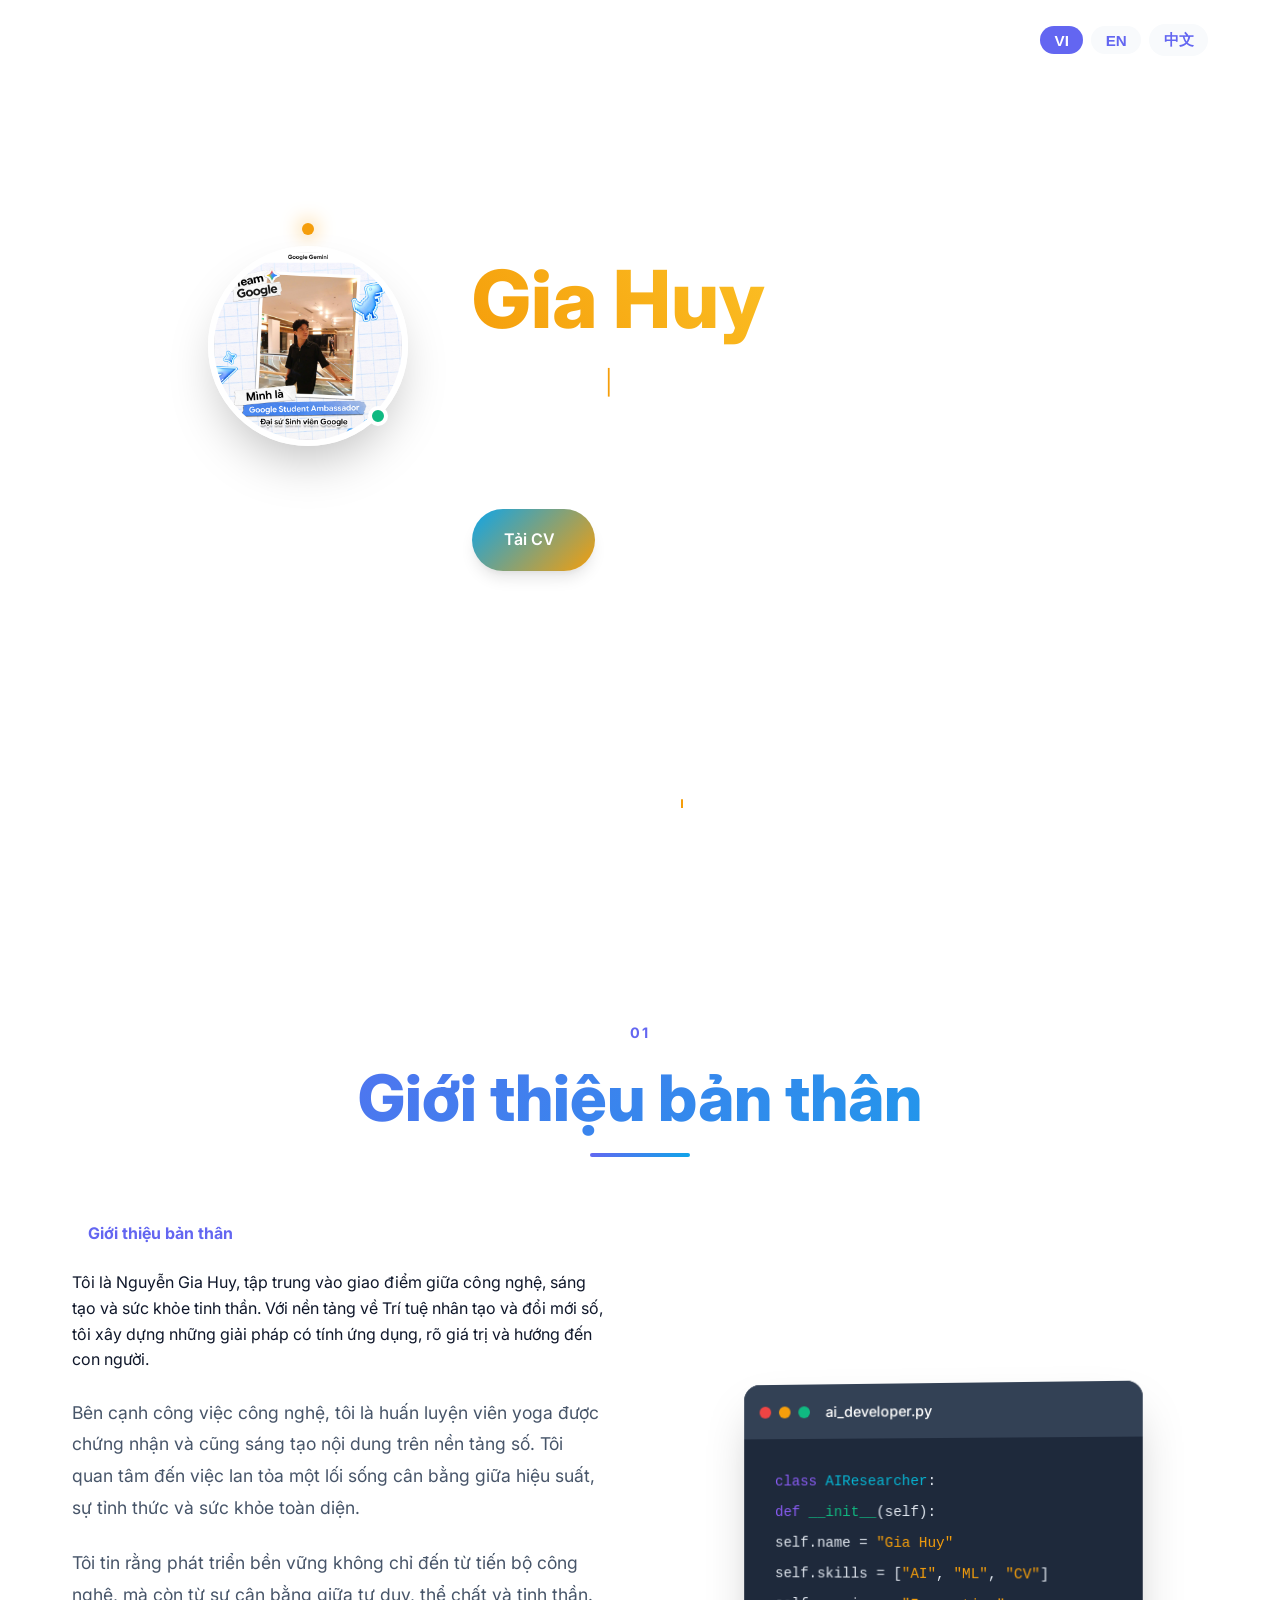
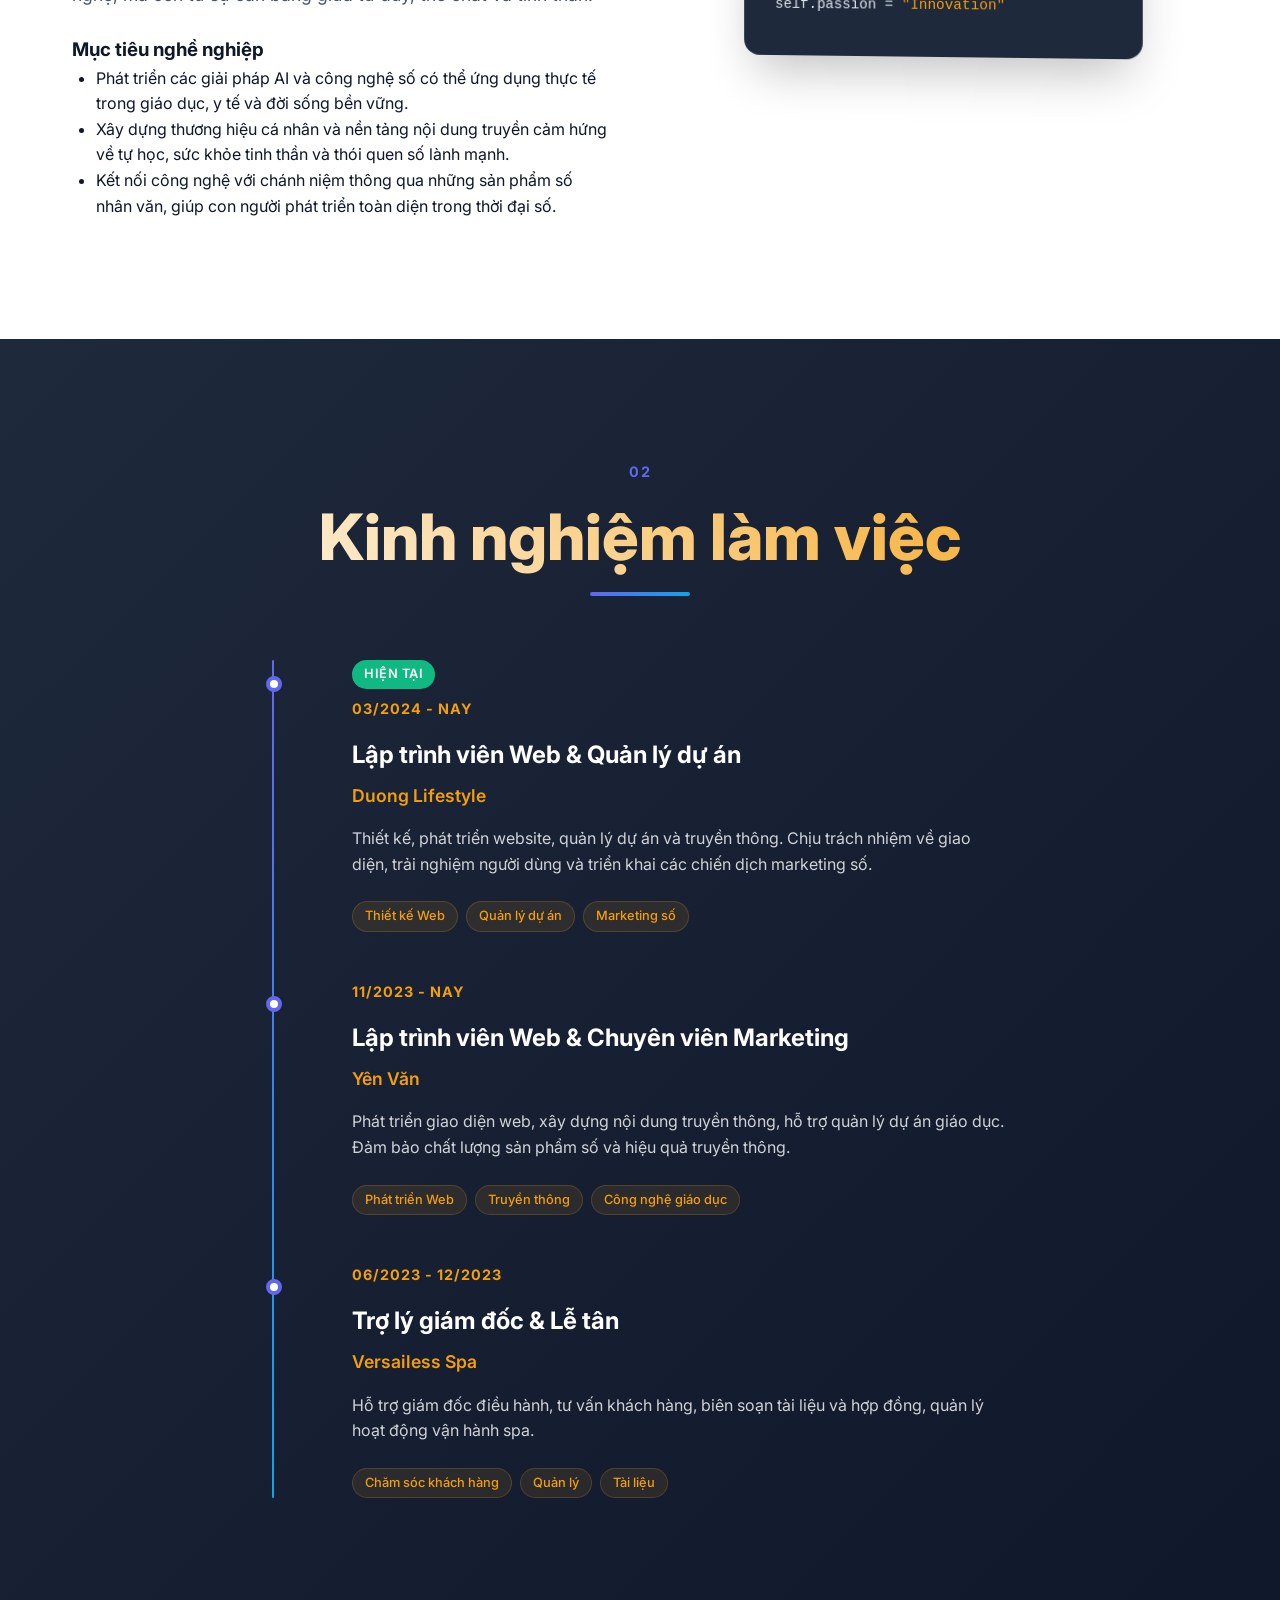
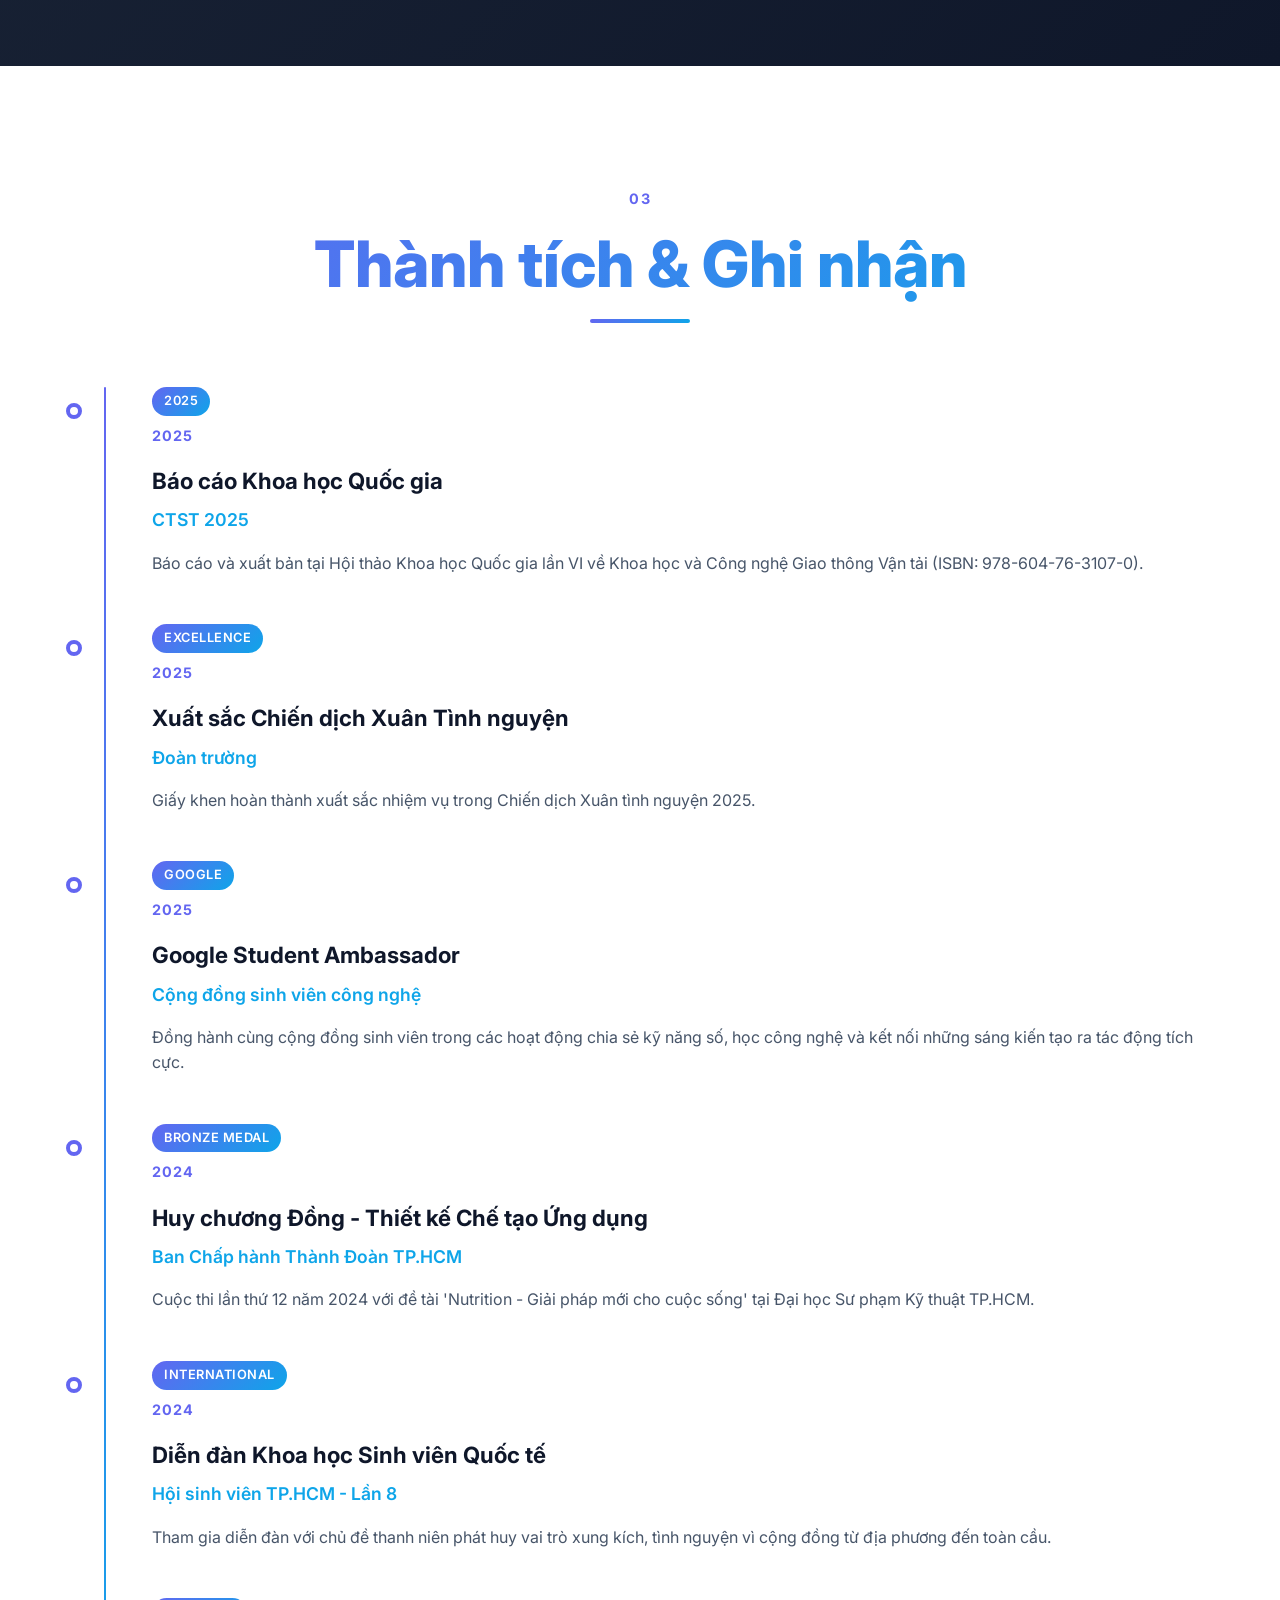
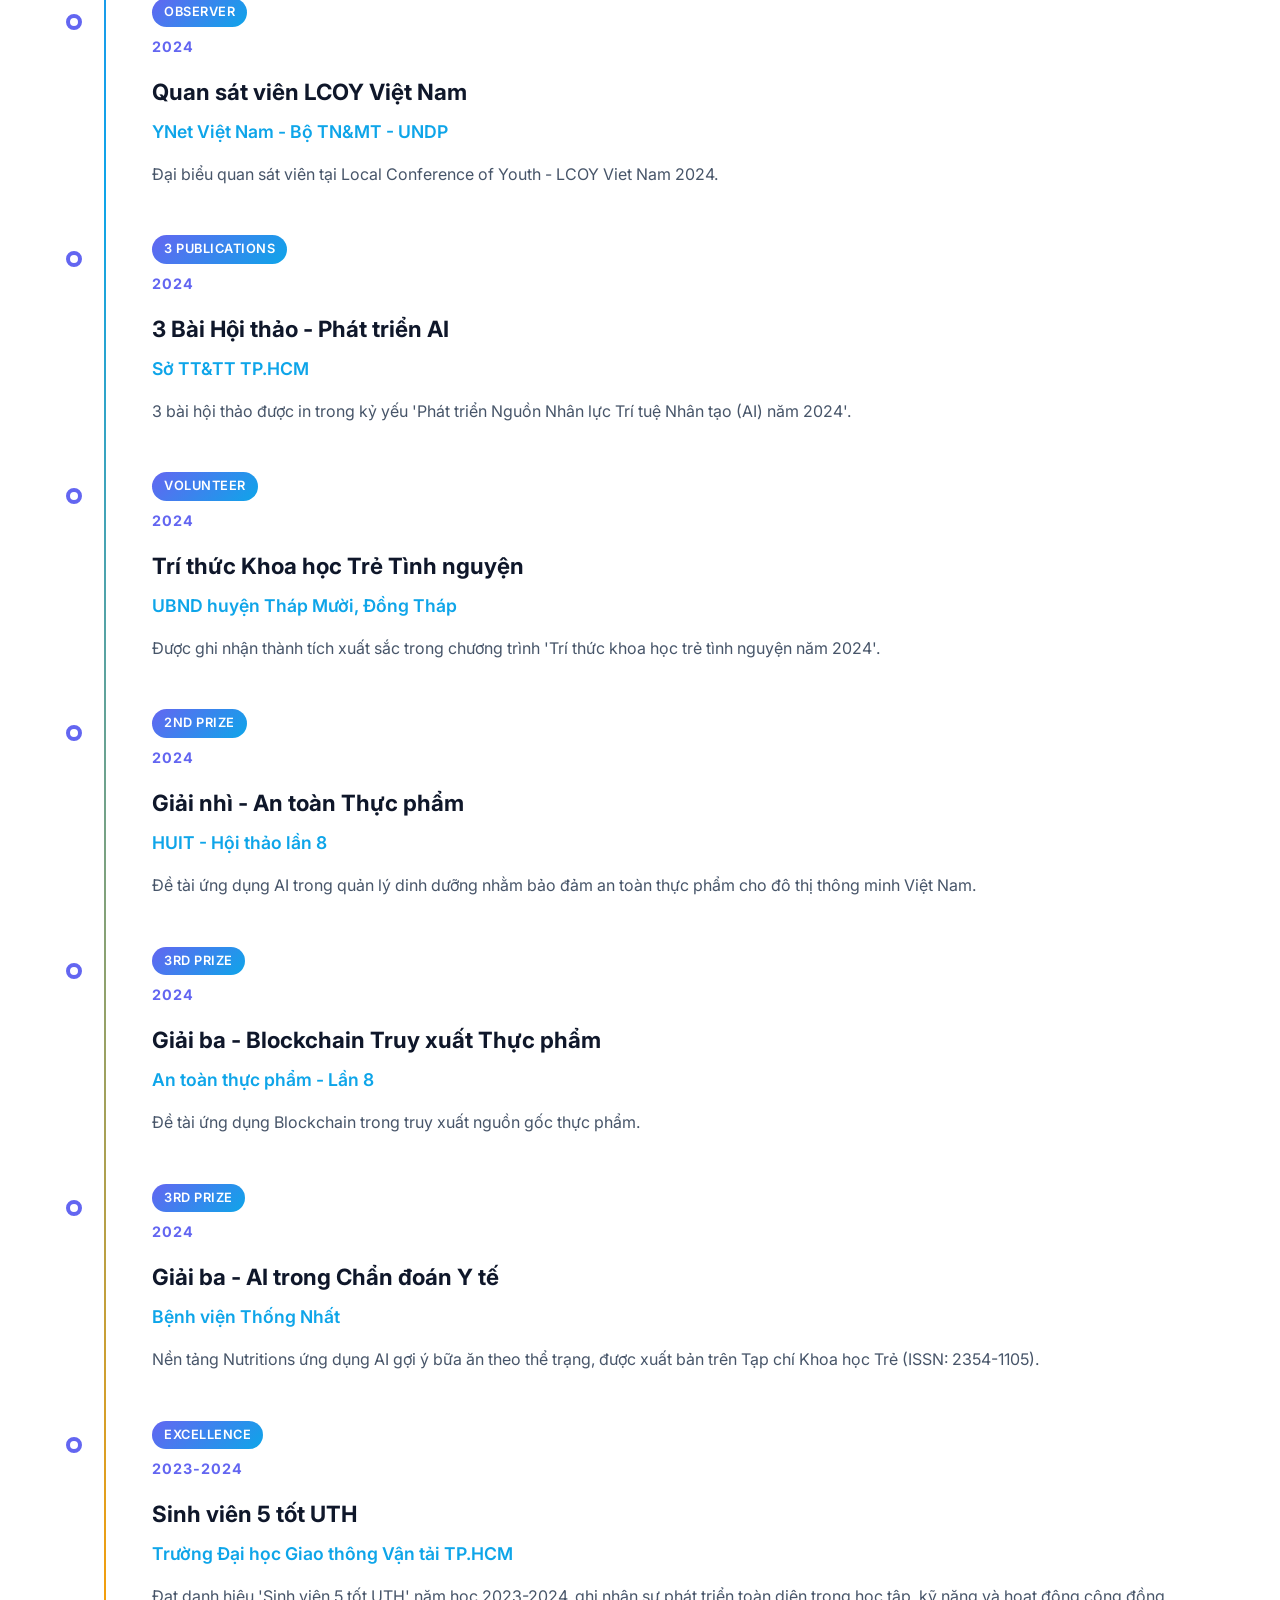
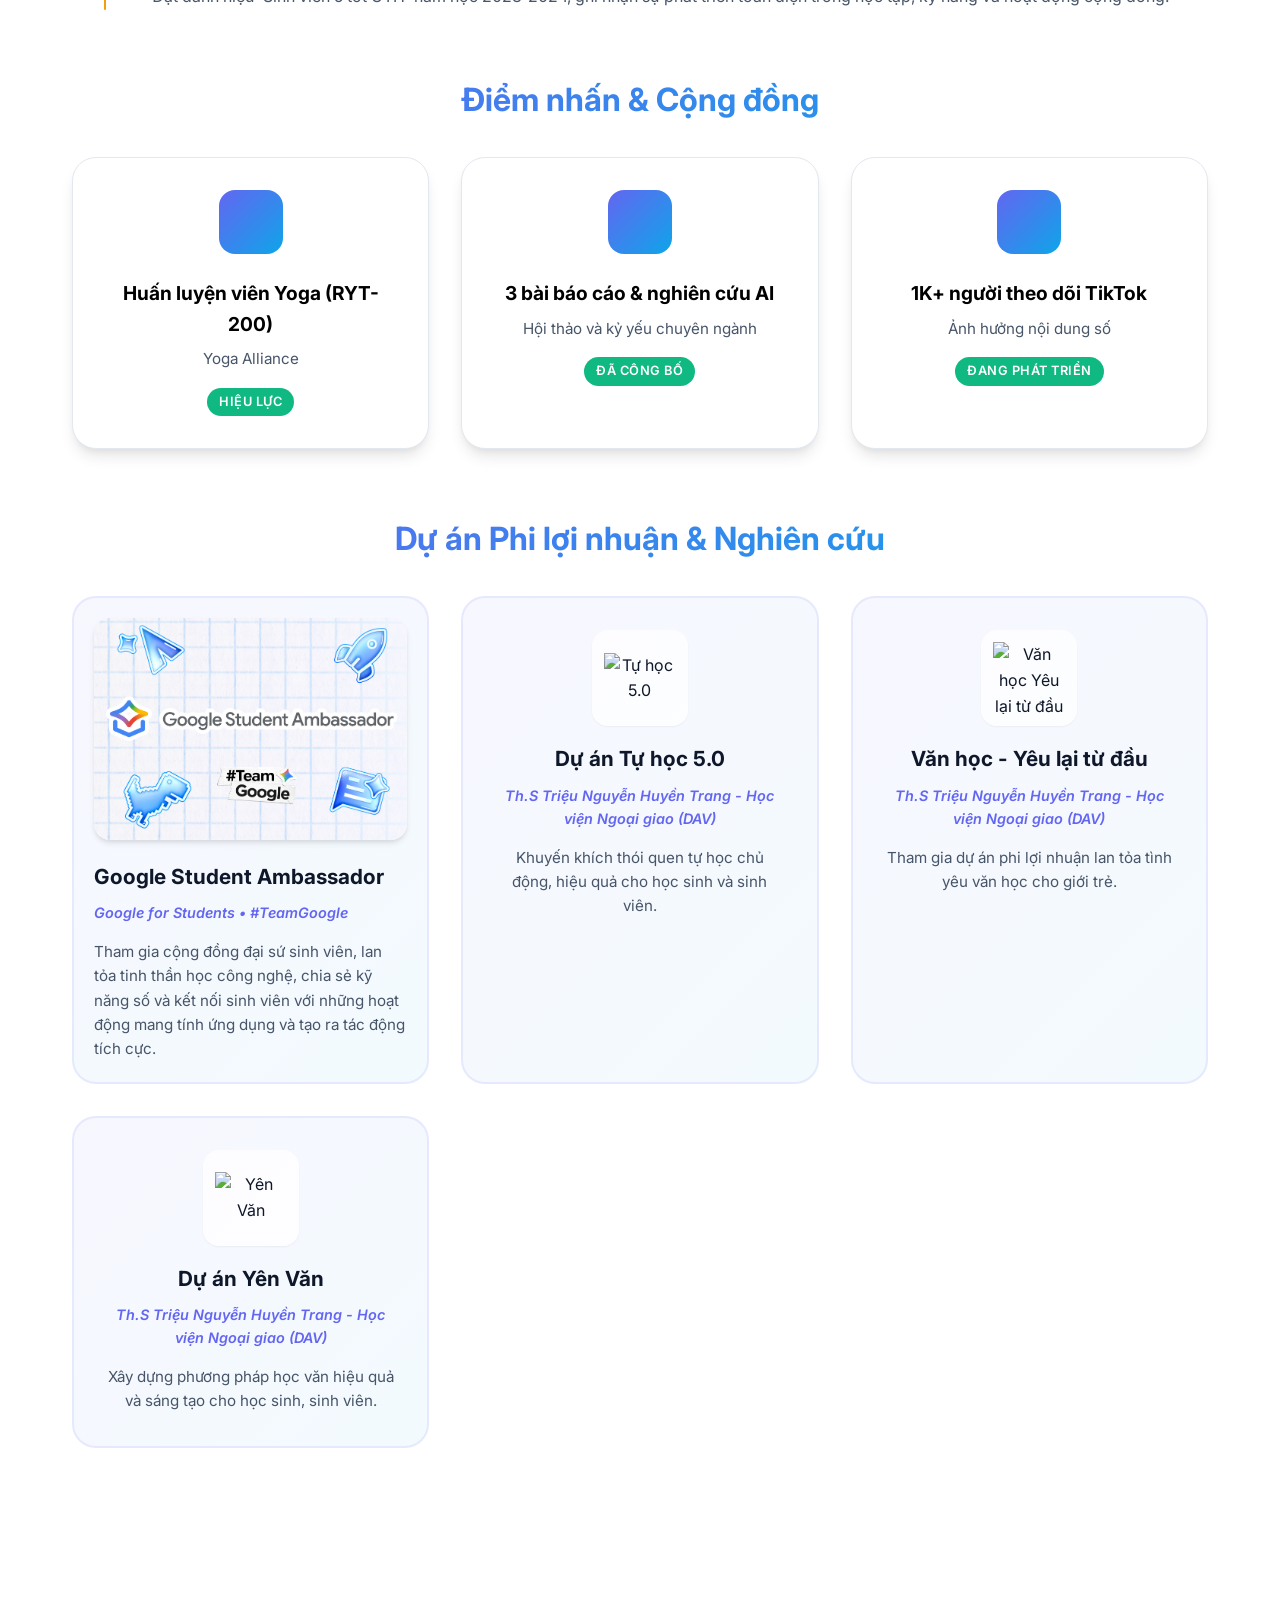
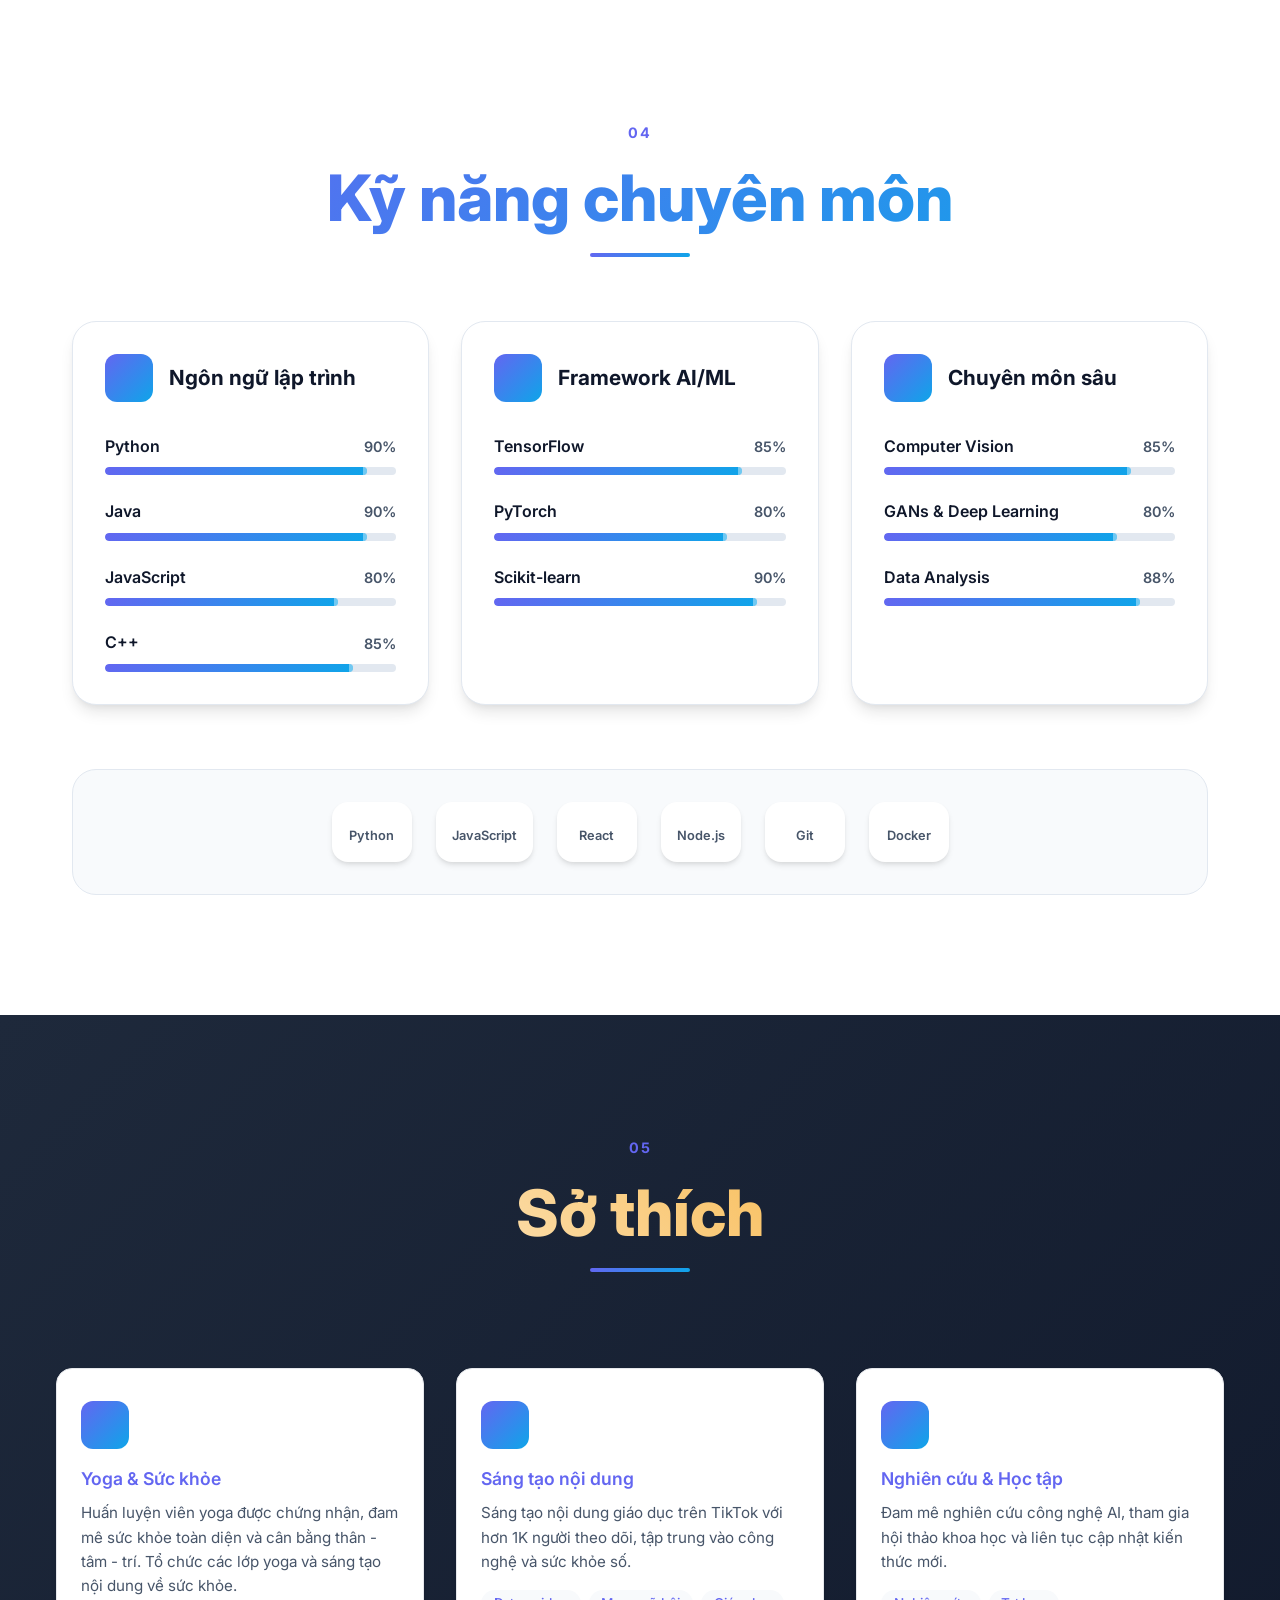
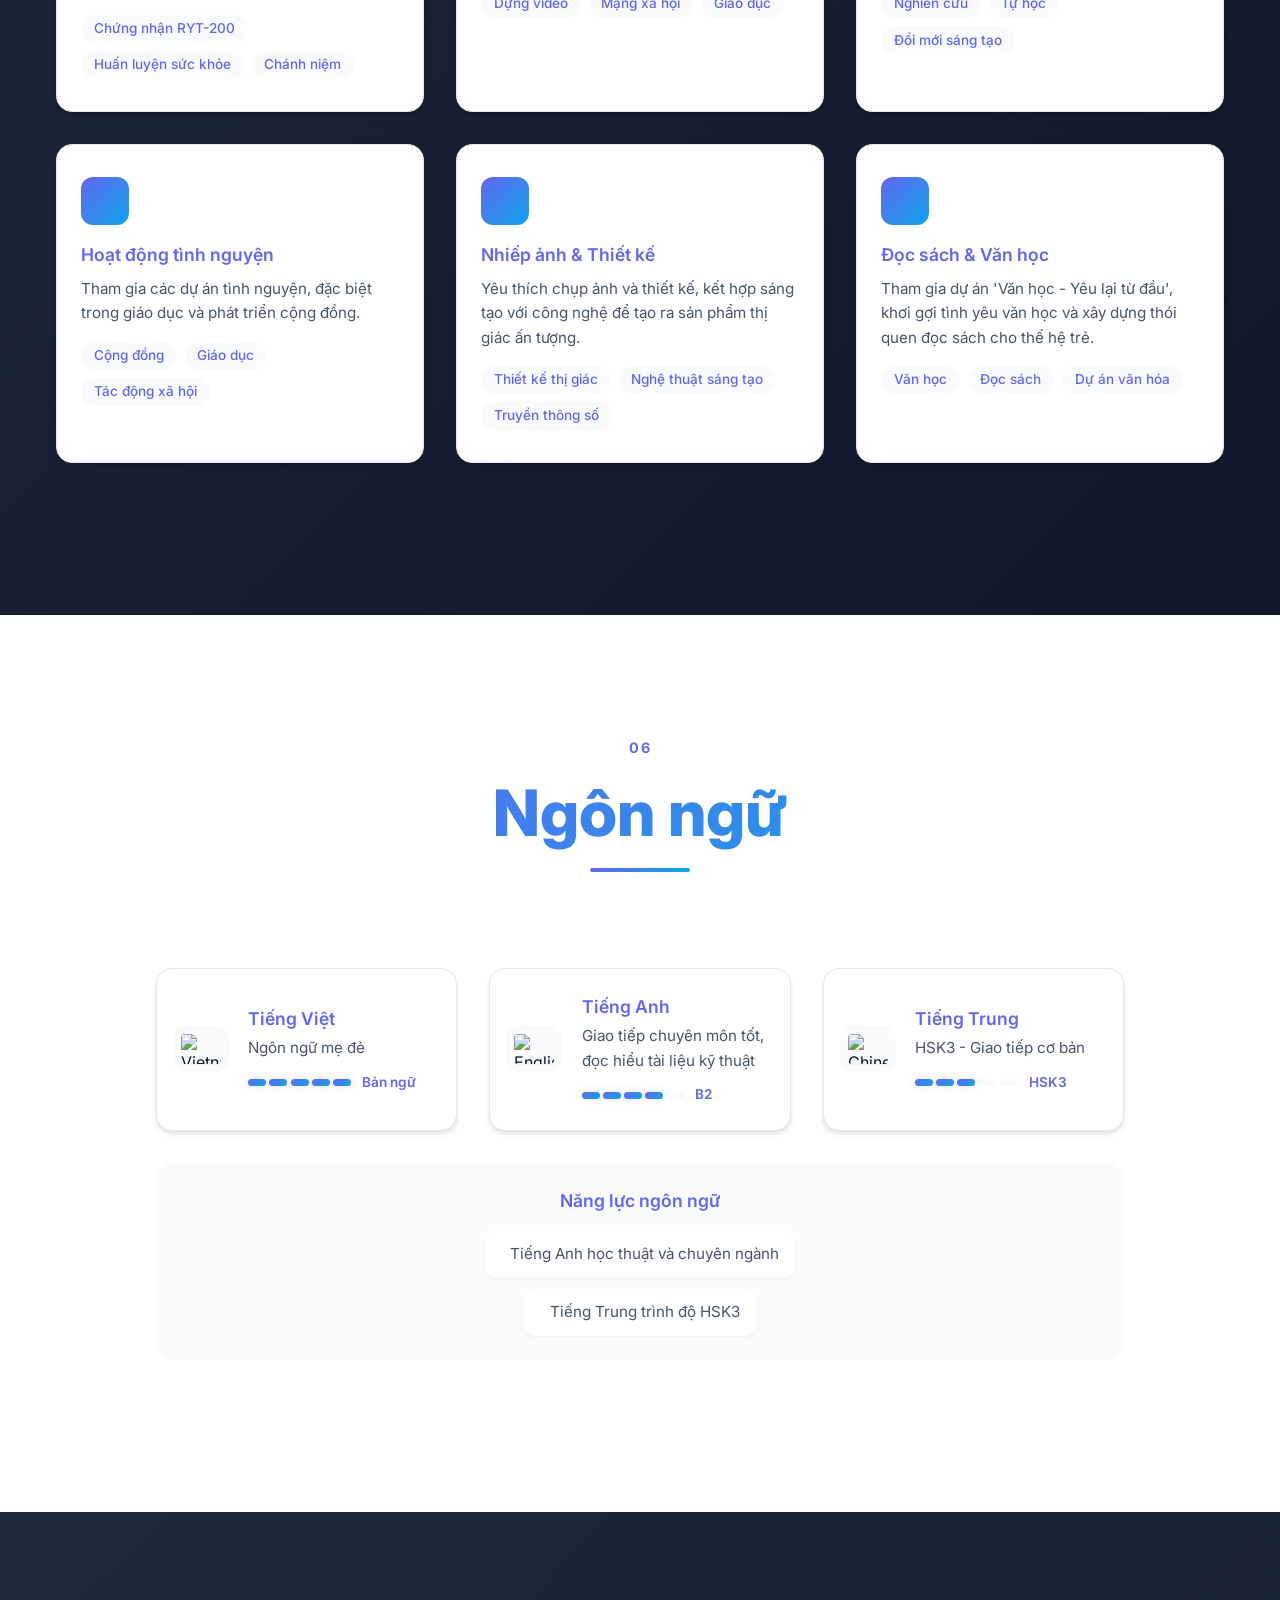
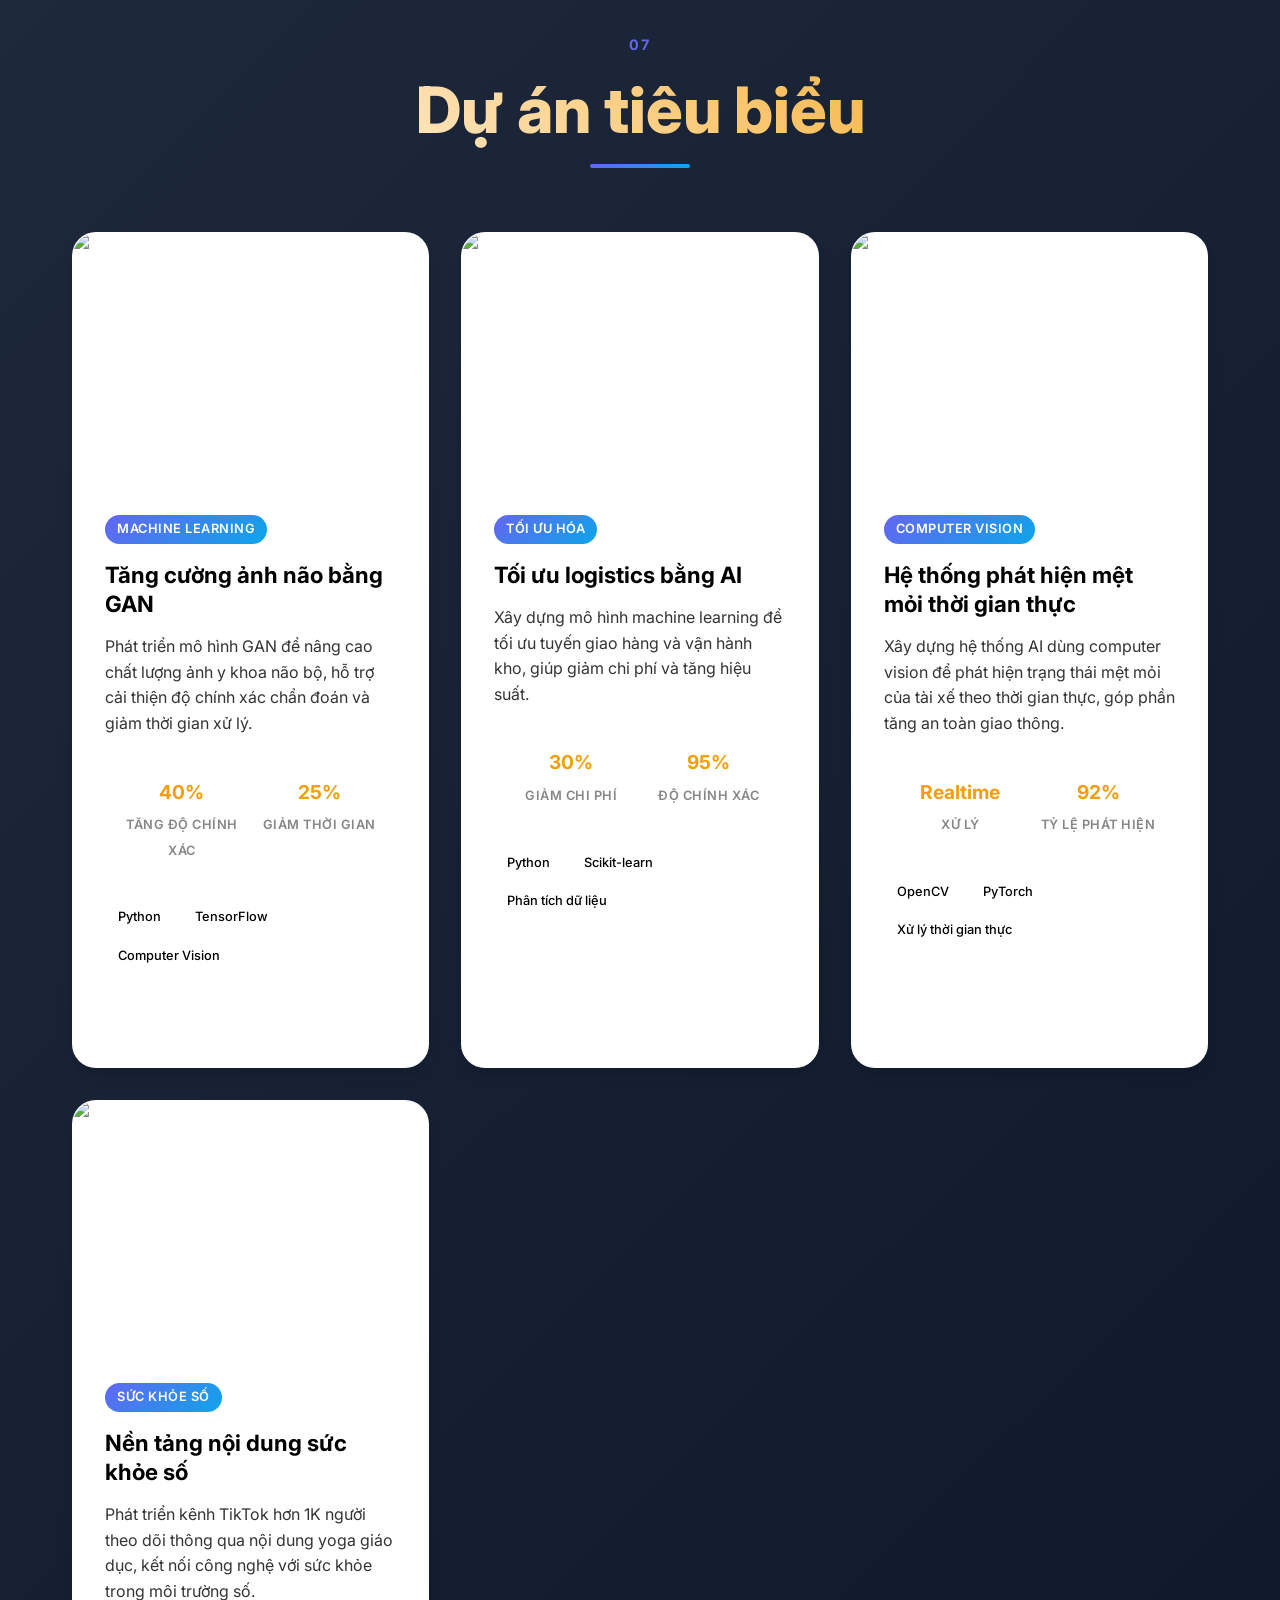
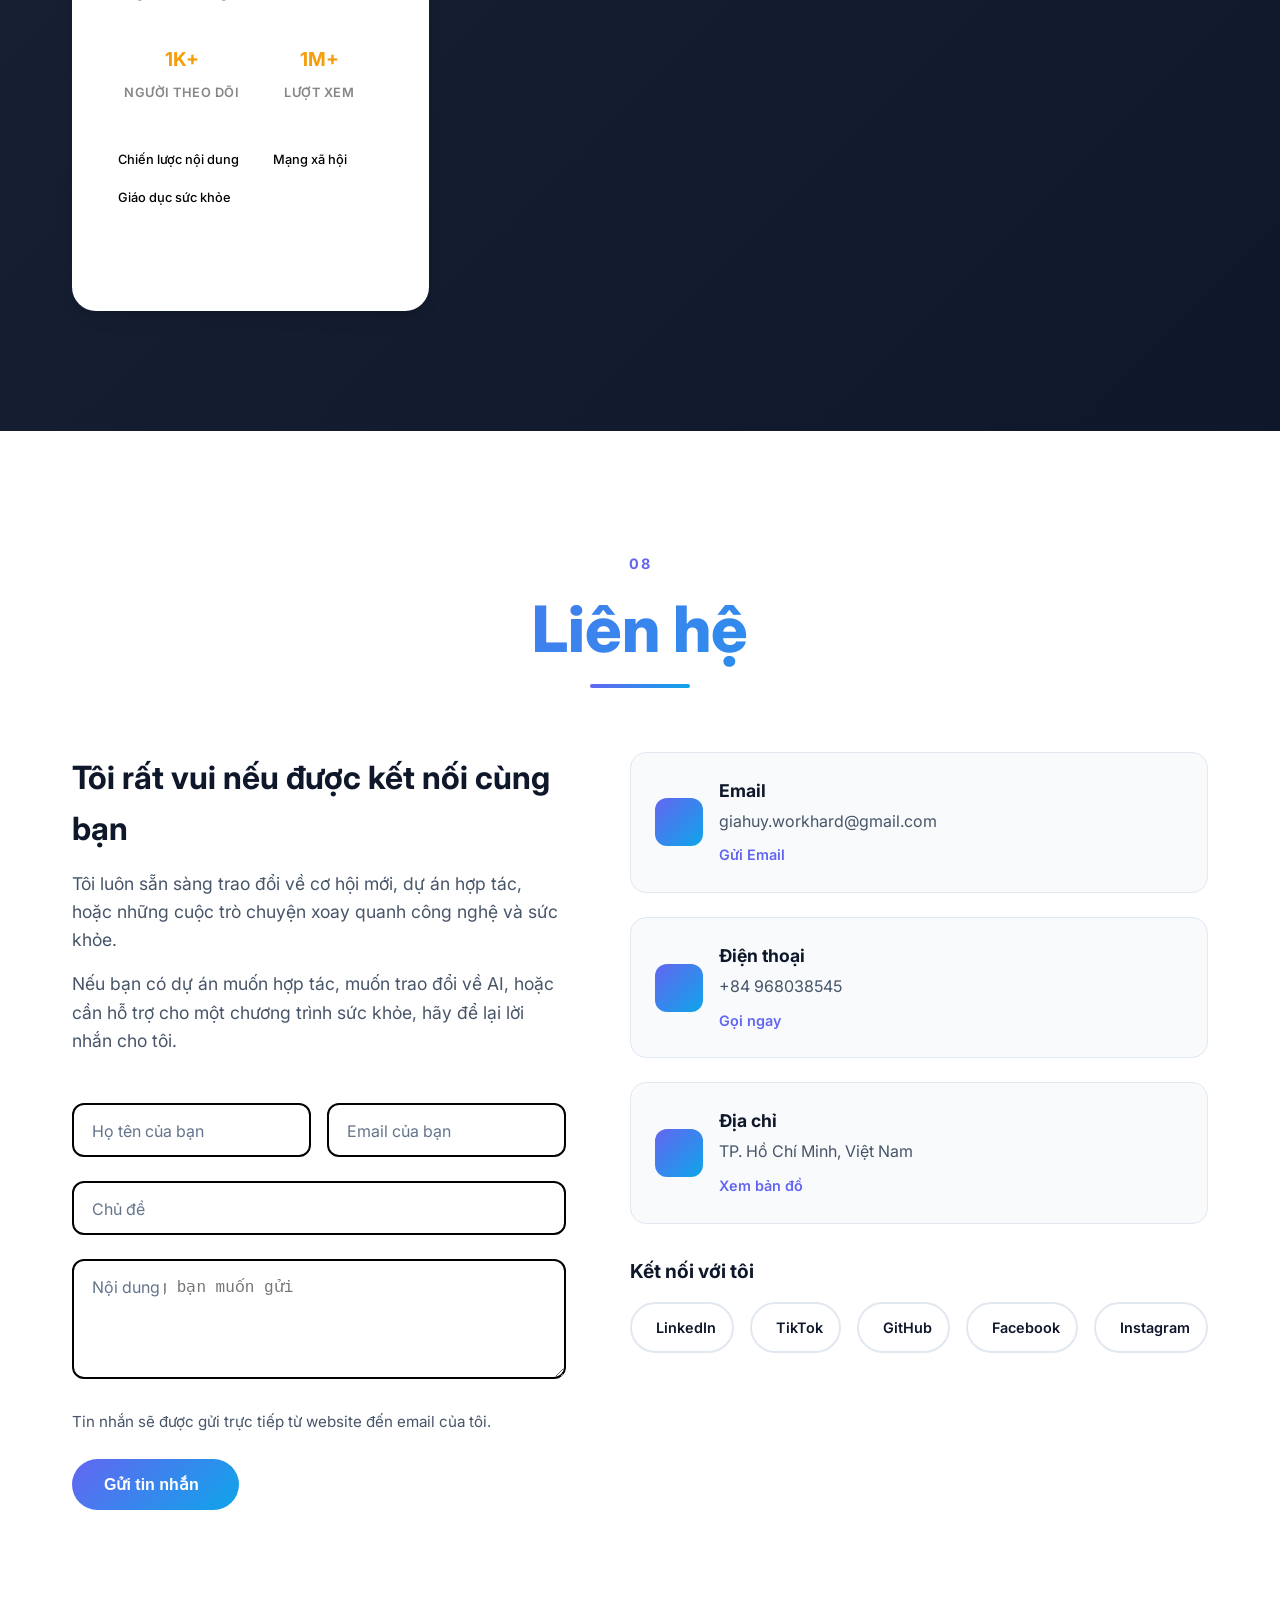
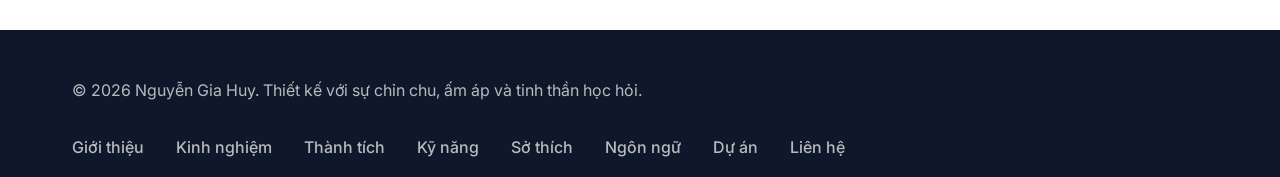
==== index.html @ ac074cd7 "Fix some idea" ====
<!DOCTYPE html>
<html lang="vi">
<head>
    <meta charset="UTF-8">
    <meta name="viewport" content="width=device-width, initial-scale=1.0">
    <script type="module" src="https://unpkg.com/ionicons@7.1.0/dist/ionicons/ionicons.esm.js"></script>
    <script nomodule src="https://unpkg.com/ionicons@7.1.0/dist/ionicons/ionicons.js"></script>
    <link href="https://fonts.googleapis.com/css2?family=Inter:wght@300;400;500;600;700;800&display=swap" rel="stylesheet">
    <link rel="stylesheet" href="https://cdnjs.cloudflare.com/ajax/libs/animate.css/4.1.1/animate.min.css">
    <title data-vi="Nguyễn Gia Huy - Nhà phát triển AI & Nghiên cứu viên" data-en="Nguyen Gia Huy - AI Developer & Researcher" data-zh="阮嘉辉 - AI 开发者与研究者">Nguyễn Gia Huy - Nhà phát triển AI & Nghiên cứu viên</title>
    <link rel="stylesheet" href="css/style.css">
</head>
<body>
    <header class="hero-section">
        <!-- Animated background particles -->
        <div class="particles-bg">
            <div class="particle"></div>
            <div class="particle"></div>
            <div class="particle"></div>
            <div class="particle"></div>
            <div class="particle"></div>
            <div class="particle"></div>
        </div>
        
        <!-- Navigation Bar -->
        <nav class="main-nav animate__animated animate__fadeInDown animate__faster">
            <div class="nav-container">
                <ul class="nav-menu">
                    <li class="animate__animated animate__fadeInDown animate__delay-1s"><a href="#about" class="nav-link" data-vi="Giới thiệu" data-en="About" data-zh="关于">Giới thiệu</a></li>
                    <li class="animate__animated animate__fadeInDown animate__delay-2s"><a href="#experience" class="nav-link" data-vi="Kinh nghiệm" data-en="Experience" data-zh="经历">Kinh nghiệm</a></li>
                    <li class="animate__animated animate__fadeInDown animate__delay-3s"><a href="#achievements" class="nav-link" data-vi="Thành tích" data-en="Achievements" data-zh="成果">Thành tích</a></li>
                    <li class="animate__animated animate__fadeInDown animate__delay-4s"><a href="#skills" class="nav-link" data-vi="Kỹ năng" data-en="Skills" data-zh="技能">Kỹ năng</a></li>
                    <li class="animate__animated animate__fadeInDown animate__delay-4s"><a href="#hobbies" class="nav-link" data-vi="Sở thích" data-en="Hobbies" data-zh="兴趣">Sở thích</a></li>
                    <li class="animate__animated animate__fadeInDown animate__delay-5s"><a href="#languages" class="nav-link" data-vi="Ngôn ngữ" data-en="Languages" data-zh="语言">Ngôn ngữ</a></li>
                    <li class="animate__animated animate__fadeInDown animate__delay-6s"><a href="#projects" class="nav-link" data-vi="Dự án" data-en="Projects" data-zh="项目">Dự án</a></li>
                    <li class="animate__animated animate__fadeInDown animate__delay-6s"><a href="#contact" class="nav-link contact-btn" data-vi="Liên hệ" data-en="Contact" data-zh="联系">Liên hệ</a></li>
                </ul>
                <div class="language-switcher">
                    <button id="lang-vi" class="lang-btn active" data-lang="vi" type="button">VI</button>
                    <button id="lang-en" class="lang-btn" data-lang="en" type="button">EN</button>
                    <button id="lang-zh" class="lang-btn" data-lang="zh" type="button">中文</button>
                </div>
                <div class="nav-toggle">
                    <span></span>
                    <span></span>
                    <span></span>
                </div>
            </div>
        </nav>

        <!-- Hero Content -->
        <div class="hero-content">
            <div class="profile-section animate__animated animate__fadeInUp animate__delay-1s">
                <div class="profile-image-container animate__animated animate__fadeInLeft animate__delay-2s">
                    <div class="profile-ring"></div>
                    <img src="img/anhdaidien.jpg" alt="Nguyễn Gia Huy" class="profile-image">
                    <div class="status-indicator"></div>
                </div>
                <div class="profile-info animate__animated animate__fadeInRight animate__delay-2s">
                    <div class="greeting animate__animated animate__fadeInRight animate__delay-3s">
                        <span style="color: var(--text-white)" data-vi="Xin chào, tôi là" data-en="Hello, I'm" data-zh="你好，我是">Xin chào, tôi là</span>
                    </div>
                    <h1 class="name-title animate__animated animate__fadeInRight animate__delay-4s">
                        <span class="first-name">Nguyễn</span>
                        <span class="last-name">Gia Huy</span>
                    </h1>
                    <div class="typing-container animate__animated animate__fadeInRight animate__delay-5s">
                        <span class="typing-text"></span>
                        <span class="cursor">|</span>
                    </div>
                    <p class="subtitle animate__animated animate__fadeInRight animate__delay-6s">
                        <strong style="color: var(--text-white)"><span data-vi="Theo đuổi AI ứng dụng và lối sống cân bằng" data-en="Building practical AI with a human-centered mindset" data-zh="专注于以人为本的实用型 AI">Theo đuổi AI ứng dụng và lối sống cân bằng</span></strong>
                    </p>
                    <div class="hero-buttons animate__animated animate__fadeInUp animate__delay-7s">
                        <a href="CV.pdf" class="btn-primary" target="_blank" rel="noopener noreferrer" download>
                            <span data-vi="Tải CV" data-en="Download CV" data-zh="下载简历">Tải CV</span>
                            <ion-icon name="download-outline"></ion-icon>
                        </a>
                        <a href="#contact" class="btn-secondary">
                            <span data-vi="Liên hệ" data-en="Get In Touch" data-zh="联系我">Liên hệ</span>
                            <ion-icon name="arrow-forward-outline"></ion-icon>
                        </a>
                        <a href="#projects" class="btn-secondary">
                            <span data-vi="Xem dự án" data-en="View My Work" data-zh="查看项目">Xem dự án</span>
                            <ion-icon name="eye-outline"></ion-icon>
                        </a>
                    </div>
                </div>
            </div>
            
            <!-- Scroll Indicator -->
            <div class="scroll-indicator animate__animated animate__fadeInUp animate__delay-8s">
                <div class="scroll-line"></div>
                <span style="color: var(--text-white)" data-vi="Cuộn xuống" data-en="Scroll Down" data-zh="向下滚动">Cuộn xuống</span>
                <ion-icon name="chevron-down-outline"></ion-icon>
            </div>
        </div>
    </header>

    <section id="about" class="section-container">
        <div class="section-header">
            <span class="section-number">01</span>
            <h2 class="section-title animate-on-scroll" data-vi="Giới thiệu bản thân" data-en="About Me" data-zh="关于我">Giới thiệu bản thân</h2>
            <div class="section-line"></div>
        </div>
        <div class="about-content">
            <div class="about-text animate-on-scroll">
                <div class="about-intro" style="display:flex;align-items:center;gap:1rem;">
                    <ion-icon name="sparkles-outline" style="font-size:2rem;color:var(--primary-color);"></ion-icon>
                    <span class="highlight" data-vi="Giới thiệu bản thân" data-en="About Me" data-zh="关于我">Giới thiệu bản thân</span>
                </div>
                <blockquote class="about-quote" data-vi="Tôi là Nguyễn Gia Huy, tập trung vào giao điểm giữa công nghệ, sáng tạo và sức khỏe tinh thần. Với nền tảng về Trí tuệ nhân tạo và đổi mới số, tôi xây dựng những giải pháp có tính ứng dụng, rõ giá trị và hướng đến con người." data-en="I’m Nguyen Gia Huy, working at the intersection of technology, creativity, and well-being. With a background in Artificial Intelligence and digital innovation, I build practical solutions that are thoughtful, useful, and human-centered." data-zh="我是阮嘉辉，持续关注科技、创造力与身心健康之间的连接。依托人工智能与数字创新的背景，我希望打造真正有用、清晰且以人为本的解决方案。">
                    Tôi là Nguyễn Gia Huy, tập trung vào giao điểm giữa công nghệ, sáng tạo và sức khỏe tinh thần. Với nền tảng về Trí tuệ nhân tạo và đổi mới số, tôi xây dựng những giải pháp có tính ứng dụng, rõ giá trị và hướng đến con người.
                </blockquote>
                <p data-vi="Bên cạnh công việc công nghệ, tôi là huấn luyện viên yoga được chứng nhận và cũng sáng tạo nội dung trên nền tảng số. Tôi quan tâm đến việc lan tỏa một lối sống cân bằng giữa hiệu suất, sự tỉnh thức và sức khỏe toàn diện." data-en="Beyond technology, I’m also a certified yoga instructor and digital content creator. I care deeply about promoting a balanced way of living, where performance, mindfulness, and holistic health can grow together." data-zh="除了技术工作之外，我也是一名持证瑜伽教练和数字内容创作者。我希望传递一种更平衡的生活方式，让效率、觉察与整体健康可以同时成长。">
                    Bên cạnh công việc công nghệ, tôi là huấn luyện viên yoga được chứng nhận và cũng sáng tạo nội dung trên nền tảng số. Tôi quan tâm đến việc lan tỏa một lối sống cân bằng giữa hiệu suất, sự tỉnh thức và sức khỏe toàn diện.
                </p>
                <p data-vi="Tôi tin rằng phát triển bền vững không chỉ đến từ tiến bộ công nghệ, mà còn từ sự cân bằng giữa tư duy, thể chất và tinh thần." data-en="I believe sustainable progress comes not only from better technology, but also from balance between the mind, the body, and the way we live." data-zh="我相信，可持续的成长不仅来自技术进步，也来自思维、身体与生活方式之间的平衡。">
                    Tôi tin rằng phát triển bền vững không chỉ đến từ tiến bộ công nghệ, mà còn từ sự cân bằng giữa tư duy, thể chất và tinh thần.
                </p>
                <div class="career-goals">
                    <h3>
                        <ion-icon name="flag-outline" style="vertical-align:middle;color:var(--accent-color);"></ion-icon>
                        <span data-vi="Mục tiêu nghề nghiệp" data-en="Career Goals" data-zh="职业目标">Mục tiêu nghề nghiệp</span>
                    </h3>
                    <ul style="margin-left:1.5rem;">
                        <li data-vi="Phát triển các giải pháp AI và công nghệ số có thể ứng dụng thực tế trong giáo dục, y tế và đời sống bền vững." data-en="To build AI and digital solutions that can be applied meaningfully in education, healthcare, and sustainable living." data-zh="开发能够真正应用于教育、医疗与可持续生活场景的 AI 与数字化解决方案。">
                            Phát triển các giải pháp AI và công nghệ số có thể ứng dụng thực tế trong giáo dục, y tế và đời sống bền vững.
                        </li>
                        <li data-vi="Xây dựng thương hiệu cá nhân và nền tảng nội dung truyền cảm hứng về tự học, sức khỏe tinh thần và thói quen số lành mạnh." data-en="To grow a personal brand and content platform that encourages self-learning, mental well-being, and healthy digital habits." data-zh="建立个人品牌与内容平台，持续分享自学、心理健康与健康数字习惯相关的内容。">
                            Xây dựng thương hiệu cá nhân và nền tảng nội dung truyền cảm hứng về tự học, sức khỏe tinh thần và thói quen số lành mạnh.
                        </li>
                        <li data-vi="Kết nối công nghệ với chánh niệm thông qua những sản phẩm số nhân văn, giúp con người phát triển toàn diện trong thời đại số." data-en="To connect technology with mindfulness through human-centered digital products that support more balanced growth in the digital age." data-zh="通过更具人文关怀的数字产品，把科技与正念连接起来，帮助人们在数字时代实现更平衡的成长。">
                            Kết nối công nghệ với chánh niệm thông qua những sản phẩm số nhân văn, giúp con người phát triển toàn diện trong thời đại số.
                        </li>
                    </ul>
                </div>
            </div>
            <div class="about-visual animate-on-scroll">
                <div class="visual-element">
                    <div class="code-window">
                        <div class="window-header">
                            <div class="window-controls">
                                <span class="control close"></span>
                                <span class="control minimize"></span>
                                <span class="control maximize"></span>
                            </div>
                            <span class="window-title">ai_developer.py</span>
                        </div>
                        <div class="code-content">
                            <div class="code-line"><span class="keyword">class</span> <span class="class-name">AIResearcher</span>:</div>
                            <div class="code-line">    <span class="keyword">def</span> <span class="function">__init__</span>(self):</div>
                            <div class="code-line">        self.name = <span class="string">"Gia Huy"</span></div>
                            <div class="code-line">        self.skills = [<span class="string">"AI"</span>, <span class="string">"ML"</span>, <span class="string">"CV"</span>]</div>
                            <div class="code-line">        self.passion = <span class="string">"Innovation"</span></div>
                        </div>
                    </div>
                </div>
            </div>
        </div>
    </section>    <!-- Work Experience Section -->
    <section id="experience" class="section-container dark-section">
        <div class="section-header">
            <span class="section-number">02</span>
            <h2 class="section-title animate-on-scroll" data-vi="Kinh nghiệm làm việc" data-en="Work Experience" data-zh="工作经历">Kinh nghiệm làm việc</h2>
            <div class="section-line"></div>
        </div>
        <div class="experience-timeline">
            <div class="timeline-line"></div>
            <div class="timeline-item animate-on-scroll" data-date="2024">
                <div class="timeline-dot"><div class="dot-inner"></div></div>
                <div class="timeline-content">
                    <div class="timeline-badge" data-vi="Hiện tại" data-en="Current" data-zh="当前">Hiện tại</div>
                    <div class="timeline-date" data-vi="03/2024 - Nay" data-en="03/2024 - Present" data-zh="03/2024 - 至今">03/2024 - Nay</div>
                    <h3 data-vi="Lập trình viên Web & Quản lý dự án" data-en="Web Developer & Project Manager" data-zh="网页开发者与项目管理">Lập trình viên Web & Quản lý dự án</h3>
                    <h4 data-vi="Duong Lifestyle" data-en="Duong Lifestyle" data-zh="Duong Lifestyle">Duong Lifestyle</h4>
                    <p data-vi="Thiết kế, phát triển website, quản lý dự án và truyền thông. Chịu trách nhiệm về giao diện, trải nghiệm người dùng và triển khai các chiến dịch marketing số." data-en="Design and develop websites, manage projects and communications. Responsible for UI/UX, project coordination, and digital marketing campaigns." data-zh="负责网站设计与开发、项目协调及传播工作，重点聚焦界面体验、用户体验与数字营销活动执行。">Thiết kế, phát triển website, quản lý dự án và truyền thông. Chịu trách nhiệm về giao diện, trải nghiệm người dùng và triển khai các chiến dịch marketing số.</p>
                    <div class="timeline-skills">
                        <span data-vi="Thiết kế Web" data-en="Web Design" data-zh="网页设计">Thiết kế Web</span>
                        <span data-vi="Quản lý dự án" data-en="Project Management" data-zh="项目管理">Quản lý dự án</span>
                        <span data-vi="Marketing số" data-en="Digital Marketing" data-zh="数字营销">Marketing số</span>
                    </div>
                </div>
            </div>
            <div class="timeline-item animate-on-scroll" data-date="2023">
                <div class="timeline-dot"><div class="dot-inner"></div></div>
                <div class="timeline-content">
                    <div class="timeline-date" data-vi="11/2023 - Nay" data-en="11/2023 - Present" data-zh="11/2023 - 至今">11/2023 - Nay</div>
                    <h3 data-vi="Lập trình viên Web & Chuyên viên Marketing" data-en="Web Developer & Marketing Specialist" data-zh="网页开发者与市场传播专员">Lập trình viên Web & Chuyên viên Marketing</h3>
                    <h4 data-vi="Yên Văn" data-en="Yen Van" data-zh="Yên Văn">Yên Văn</h4>
                    <p data-vi="Phát triển giao diện web, xây dựng nội dung truyền thông, hỗ trợ quản lý dự án giáo dục. Đảm bảo chất lượng sản phẩm số và hiệu quả truyền thông." data-en="Developed web interfaces, created communication content, and supported educational project management. Ensured digital product quality and effective outreach." data-zh="负责网页界面开发、传播内容制作与教育项目支持，兼顾数字产品质量与传播效果。">Phát triển giao diện web, xây dựng nội dung truyền thông, hỗ trợ quản lý dự án giáo dục. Đảm bảo chất lượng sản phẩm số và hiệu quả truyền thông.</p>
                    <div class="timeline-skills">
                        <span data-vi="Phát triển Web" data-en="Web Development" data-zh="网页开发">Phát triển Web</span>
                        <span data-vi="Truyền thông" data-en="Communication" data-zh="传播沟通">Truyền thông</span>
                        <span data-vi="Công nghệ giáo dục" data-en="EdTech" data-zh="教育科技">Công nghệ giáo dục</span>
                    </div>
                </div>
            </div>
            <div class="timeline-item animate-on-scroll" data-date="2023">
                <div class="timeline-dot"><div class="dot-inner"></div></div>
                <div class="timeline-content">
                    <div class="timeline-date" data-vi="06/2023 - 12/2023" data-en="06/2023 - 12/2023" data-zh="06/2023 - 12/2023">06/2023 - 12/2023</div>
                    <h3 data-vi="Trợ lý giám đốc & Lễ tân" data-en="Assistant Manager & Receptionist" data-zh="经理助理与前台接待">Trợ lý giám đốc & Lễ tân</h3>
                    <h4 data-vi="Versailess Spa" data-en="Versailess Spa" data-zh="Versailess Spa">Versailess Spa</h4>
                    <p data-vi="Hỗ trợ giám đốc điều hành, tư vấn khách hàng, biên soạn tài liệu và hợp đồng, quản lý hoạt động vận hành spa." data-en="Assisted executive management, provided customer consultation, prepared documents and contracts, and managed spa operations." data-zh="协助管理层运营、客户咨询、文件与合同准备，以及 SPA 日常运营管理。">Hỗ trợ giám đốc điều hành, tư vấn khách hàng, biên soạn tài liệu và hợp đồng, quản lý hoạt động vận hành spa.</p>
                    <div class="timeline-skills">
                        <span data-vi="Chăm sóc khách hàng" data-en="Customer Service" data-zh="客户服务">Chăm sóc khách hàng</span>
                        <span data-vi="Quản lý" data-en="Management" data-zh="运营管理">Quản lý</span>
                        <span data-vi="Tài liệu" data-en="Documentation" data-zh="文档处理">Tài liệu</span>
                    </div>
                </div>
            </div>
        </div>
    </section>    <section id="achievements" class="section-container">
        <div class="section-header">
            <span class="section-number">03</span>
            <h2 class="section-title animate-on-scroll" data-vi="Thành tích & Ghi nhận" data-en="Achievements & Recognition" data-zh="成果与荣誉">Thành tích & Ghi nhận</h2>
            <div class="section-line"></div>
        </div>
        
        <div class="achievements-container">
            <!-- Achievements Timeline Section -->
            <div class="achievements-timeline animate-on-scroll">
                <div class="timeline-line"></div>
                <div class="achievement-item animate-on-scroll">
                    <div class="timeline-dot">
                        <div class="dot-inner"></div>
                    </div>
                    <div class="achievement-content">
                        <div class="achievement-badge">2025</div>
                        <div class="achievement-date">2025</div>
                        <h3 data-vi="Báo cáo Khoa học Quốc gia" data-en="National Scientific Report" data-zh="国家级科研报告">Báo cáo Khoa học Quốc gia</h3>
                        <h4 data-vi="CTST 2025" data-en="CTST 2025" data-zh="CTST 2025">CTST 2025</h4>
                        <p data-vi="Báo cáo và xuất bản tại Hội thảo Khoa học Quốc gia lần VI về Khoa học và Công nghệ Giao thông Vận tải (ISBN: 978-604-76-3107-0)." data-en="Presented and published at the 6th National Conference on Science and Technology in Transport (ISBN: 978-604-76-3107-0)." data-zh="成果发表于第六届国家交通运输科学与技术会议论文集中（ISBN: 978-604-76-3107-0）。">Báo cáo và xuất bản tại Hội thảo Khoa học Quốc gia lần VI về Khoa học và Công nghệ Giao thông Vận tải (ISBN: 978-604-76-3107-0).</p>
                    </div>
                </div>
                <div class="achievement-item animate-on-scroll">
                    <div class="timeline-dot">
                        <div class="dot-inner"></div>
                    </div>
                    <div class="achievement-content">
                        <div class="achievement-badge">Excellence</div>
                        <div class="achievement-date">2025</div>
                        <h3 data-vi="Xuất sắc Chiến dịch Xuân Tình nguyện" data-en="Outstanding Spring Volunteer Campaign" data-zh="春季志愿服务优秀表彰">Xuất sắc Chiến dịch Xuân Tình nguyện</h3>
                        <h4 data-vi="Đoàn trường" data-en="Youth Union" data-zh="校青年团">Đoàn trường</h4>
                        <p data-vi="Giấy khen hoàn thành xuất sắc nhiệm vụ trong Chiến dịch Xuân tình nguyện 2025." data-en="Certificate of excellence for outstanding performance in the 2025 Spring Volunteer Campaign." data-zh="因在 2025 年春季志愿服务活动中表现突出而获得表彰。">Giấy khen hoàn thành xuất sắc nhiệm vụ trong Chiến dịch Xuân tình nguyện 2025.</p>
                    </div>
                </div>
                <div class="achievement-item animate-on-scroll">
                    <div class="timeline-dot">
                        <div class="dot-inner"></div>
                    </div>
                    <div class="achievement-content">
                        <div class="achievement-badge">Google</div>
                        <div class="achievement-date">2025</div>
                        <h3 data-vi="Google Student Ambassador" data-en="Google Student Ambassador" data-zh="Google 学生大使">Google Student Ambassador</h3>
                        <h4 data-vi="Cộng đồng sinh viên công nghệ" data-en="Student Technology Community" data-zh="学生科技社区">Cộng đồng sinh viên công nghệ</h4>
                        <p data-vi="Đồng hành cùng cộng đồng sinh viên trong các hoạt động chia sẻ kỹ năng số, học công nghệ và kết nối những sáng kiến tạo ra tác động tích cực." data-en="Worked with student communities through digital-skills sharing, technology learning activities, and initiatives designed to create positive impact." data-zh="参与学生科技社群建设，推动数字技能分享、技术学习活动，以及具有积极影响力的校园项目。">Đồng hành cùng cộng đồng sinh viên trong các hoạt động chia sẻ kỹ năng số, học công nghệ và kết nối những sáng kiến tạo ra tác động tích cực.</p>
                    </div>
                </div>
                <div class="achievement-item animate-on-scroll">
                    <div class="timeline-dot">
                        <div class="dot-inner"></div>
                    </div>
                    <div class="achievement-content">
                        <div class="achievement-badge">Bronze Medal</div>
                        <div class="achievement-date">2024</div>
                        <h3 data-vi="Huy chương Đồng - Thiết kế Chế tạo Ứng dụng" data-en="Bronze Medal - Design and Application" data-zh="应用设计与制作铜奖">Huy chương Đồng - Thiết kế Chế tạo Ứng dụng</h3>
                        <h4 data-vi="Ban Chấp hành Thành Đoàn TP.HCM" data-en="HCMC Youth Union Executive Committee" data-zh="胡志明市青年团执委会">Ban Chấp hành Thành Đoàn TP.HCM</h4>
                        <p data-vi="Cuộc thi lần thứ 12 năm 2024 với đề tài 'Nutrition - Giải pháp mới cho cuộc sống' tại Đại học Sư phạm Kỹ thuật TP.HCM." data-en="Bronze medal at the 12th competition in 2024 for the project 'Nutrition - New Solutions for a New Life' at HCM University of Technology and Education." data-zh="在 2024 年第 12 届比赛中，凭借 'Nutrition - Giải pháp mới cho cuộc sống' 项目获得铜奖。">Cuộc thi lần thứ 12 năm 2024 với đề tài 'Nutrition - Giải pháp mới cho cuộc sống' tại Đại học Sư phạm Kỹ thuật TP.HCM.</p>
                    </div>
                </div>
                <div class="achievement-item animate-on-scroll">
                    <div class="timeline-dot">
                        <div class="dot-inner"></div>
                    </div>
                    <div class="achievement-content">
                        <div class="achievement-badge">International</div>
                        <div class="achievement-date">2024</div>
                        <h3 data-vi="Diễn đàn Khoa học Sinh viên Quốc tế" data-en="International Student Science Forum" data-zh="国际学生科学论坛">Diễn đàn Khoa học Sinh viên Quốc tế</h3>
                        <h4 data-vi="Hội sinh viên TP.HCM - Lần 8" data-en="HCMC Student Association - 8th Edition" data-zh="胡志明市学生会第 8 届">Hội sinh viên TP.HCM - Lần 8</h4>
                        <p data-vi="Tham gia diễn đàn với chủ đề thanh niên phát huy vai trò xung kích, tình nguyện vì cộng đồng từ địa phương đến toàn cầu." data-en="Joined the forum on how youth can lead volunteerism and community impact from the local level to the global stage." data-zh="参与国际学生科学论坛，主题聚焦青年如何从地方到全球层面推动志愿行动与社区影响力。">Tham gia diễn đàn với chủ đề thanh niên phát huy vai trò xung kích, tình nguyện vì cộng đồng từ địa phương đến toàn cầu.</p>
                    </div>
                </div>
                <div class="achievement-item animate-on-scroll">
                    <div class="timeline-dot">
                        <div class="dot-inner"></div>
                    </div>
                    <div class="achievement-content">
                        <div class="achievement-badge">Observer</div>
                        <div class="achievement-date">2024</div>
                        <h3 data-vi="Quan sát viên LCOY Việt Nam" data-en="LCOY Vietnam Observer" data-zh="越南 LCOY 观察员">Quan sát viên LCOY Việt Nam</h3>
                        <h4 data-vi="YNet Việt Nam - Bộ TN&MT - UNDP" data-en="YNet Vietnam - Ministry of Natural Resources & Environment - UNDP" data-zh="YNet Vietnam - 自然资源与环境部 - UNDP">YNet Việt Nam - Bộ TN&MT - UNDP</h4>
                        <p data-vi="Đại biểu quan sát viên tại Local Conference of Youth - LCOY Viet Nam 2024." data-en="Observer delegate at the 2024 Local Conference of Youth (LCOY Vietnam)." data-zh="作为观察员代表参加 2024 年越南青年地方气候大会（LCOY Vietnam）。">Đại biểu quan sát viên tại Local Conference of Youth - LCOY Viet Nam 2024.</p>
                    </div>
                </div>
                <div class="achievement-item animate-on-scroll">
                    <div class="timeline-dot">
                        <div class="dot-inner"></div>
                    </div>
                    <div class="achievement-content">
                        <div class="achievement-badge">3 Publications</div>
                        <div class="achievement-date">2024</div>
                        <h3 data-vi="3 Bài Hội thảo - Phát triển AI" data-en="3 AI Development Conference Papers" data-zh="3 篇 AI 发展会议论文">3 Bài Hội thảo - Phát triển AI</h3>
                        <h4 data-vi="Sở TT&TT TP.HCM" data-en="HCMC Department of Information & Communications" data-zh="胡志明市信息与通信厅">Sở TT&TT TP.HCM</h4>
                        <p data-vi="3 bài hội thảo được in trong kỷ yếu 'Phát triển Nguồn Nhân lực Trí tuệ Nhân tạo (AI) năm 2024'." data-en="Published 3 conference papers in the proceedings 'AI Human Resource Development 2024'." data-zh="3 篇会议论文收录于《2024 年人工智能人力资源发展》论文集。">3 bài hội thảo được in trong kỷ yếu 'Phát triển Nguồn Nhân lực Trí tuệ Nhân tạo (AI) năm 2024'.</p>
                    </div>
                </div>
                <div class="achievement-item animate-on-scroll">
                    <div class="timeline-dot">
                        <div class="dot-inner"></div>
                    </div>
                    <div class="achievement-content">
                        <div class="achievement-badge">Volunteer</div>
                        <div class="achievement-date">2024</div>
                        <h3 data-vi="Trí thức Khoa học Trẻ Tình nguyện" data-en="Young Science Volunteer" data-zh="青年科技志愿者">Trí thức Khoa học Trẻ Tình nguyện</h3>
                        <h4 data-vi="UBND huyện Tháp Mười, Đồng Tháp" data-en="People's Committee of Thap Muoi District, Dong Thap" data-zh="同塔省塔梅县人民委员会">UBND huyện Tháp Mười, Đồng Tháp</h4>
                        <p data-vi="Được ghi nhận thành tích xuất sắc trong chương trình 'Trí thức khoa học trẻ tình nguyện năm 2024'." data-en="Recognized for outstanding contribution to the 2024 Young Science Volunteer Program." data-zh="因在 2024 年青年科技志愿者项目中的突出贡献而获表彰。">Được ghi nhận thành tích xuất sắc trong chương trình 'Trí thức khoa học trẻ tình nguyện năm 2024'.</p>
                    </div>
                </div>
                <div class="achievement-item animate-on-scroll">
                    <div class="timeline-dot">
                        <div class="dot-inner"></div>
                    </div>
                    <div class="achievement-content">
                        <div class="achievement-badge">2nd Prize</div>
                        <div class="achievement-date">2024</div>
                        <h3 data-vi="Giải nhì - An toàn Thực phẩm" data-en="2nd Prize - Food Safety" data-zh="食品安全二等奖">Giải nhì - An toàn Thực phẩm</h3>
                        <h4 data-vi="HUIT - Hội thảo lần 8" data-en="HUIT - 8th Conference" data-zh="HUIT 第 8 届研讨会">HUIT - Hội thảo lần 8</h4>
                        <p data-vi="Đề tài ứng dụng AI trong quản lý dinh dưỡng nhằm bảo đảm an toàn thực phẩm cho đô thị thông minh Việt Nam." data-en="Second-prize work on applying AI to nutrition management for food safety in Vietnam's smart cities." data-zh="以 AI 应用于营养管理、服务越南智慧城市食品安全为主题的研究获得二等奖。">Đề tài ứng dụng AI trong quản lý dinh dưỡng nhằm bảo đảm an toàn thực phẩm cho đô thị thông minh Việt Nam.</p>
                    </div>
                </div>
                <div class="achievement-item animate-on-scroll">
                    <div class="timeline-dot">
                        <div class="dot-inner"></div>
                    </div>
                    <div class="achievement-content">
                        <div class="achievement-badge">3rd Prize</div>
                        <div class="achievement-date">2024</div>
                        <h3 data-vi="Giải ba - Blockchain Truy xuất Thực phẩm" data-en="3rd Prize - Blockchain Food Traceability" data-zh="食品溯源区块链三等奖">Giải ba - Blockchain Truy xuất Thực phẩm</h3>
                        <h4 data-vi="An toàn thực phẩm - Lần 8" data-en="Food Safety - 8th Edition" data-zh="食品安全第 8 届">An toàn thực phẩm - Lần 8</h4>
                        <p data-vi="Đề tài ứng dụng Blockchain trong truy xuất nguồn gốc thực phẩm." data-en="Third-prize work on applying blockchain to food traceability." data-zh="以区块链应用于食品来源追溯为主题的研究获得三等奖。">Đề tài ứng dụng Blockchain trong truy xuất nguồn gốc thực phẩm.</p>
                    </div>
                </div>
                <div class="achievement-item animate-on-scroll">
                    <div class="timeline-dot">
                        <div class="dot-inner"></div>
                    </div>
                    <div class="achievement-content">
                        <div class="achievement-badge">3rd Prize</div>
                        <div class="achievement-date">2024</div>
                        <h3 data-vi="Giải ba - AI trong Chẩn đoán Y tế" data-en="3rd Prize - AI in Medical Diagnosis" data-zh="AI 医疗诊断三等奖">Giải ba - AI trong Chẩn đoán Y tế</h3>
                        <h4 data-vi="Bệnh viện Thống Nhất" data-en="Thong Nhat Hospital" data-zh="统一医院">Bệnh viện Thống Nhất</h4>
                        <p data-vi="Nền tảng Nutritions ứng dụng AI gợi ý bữa ăn theo thể trạng, được xuất bản trên Tạp chí Khoa học Trẻ (ISSN: 2354-1105)." data-en="Nutritions, an AI-powered meal recommendation platform, was published in Young Science Journal (ISSN: 2354-1105)." data-zh="AI 膳食建议平台 Nutritions 相关成果发表于《青年科学期刊》（ISSN: 2354-1105）。">Nền tảng Nutritions ứng dụng AI gợi ý bữa ăn theo thể trạng, được xuất bản trên Tạp chí Khoa học Trẻ (ISSN: 2354-1105).</p>
                    </div>
                </div>
                <div class="achievement-item animate-on-scroll">
                    <div class="timeline-dot">
                        <div class="dot-inner"></div>
                    </div>
                    <div class="achievement-content">
                        <div class="achievement-badge">Excellence</div>
                        <div class="achievement-date">2023-2024</div>
                        <h3 data-vi="Sinh viên 5 tốt UTH" data-en="UTH Five-Good Student" data-zh="UTH 五好学生">Sinh viên 5 tốt UTH</h3>
                        <h4 data-vi="Trường Đại học Giao thông Vận tải TP.HCM" data-en="Ho Chi Minh City University of Transport" data-zh="胡志明市交通运输大学">Trường Đại học Giao thông Vận tải TP.HCM</h4>
                        <p data-vi="Đạt danh hiệu 'Sinh viên 5 tốt UTH' năm học 2023-2024, ghi nhận sự phát triển toàn diện trong học tập, kỹ năng và hoạt động cộng đồng." data-en="Awarded the 'UTH Five-Good Student' title for the 2023-2024 academic year, recognizing well-rounded achievement in academics, skills, and community engagement." data-zh="获得 2023-2024 学年 'UTH 五好学生' 称号，体现学术、技能与社区参与的全面发展。">Đạt danh hiệu 'Sinh viên 5 tốt UTH' năm học 2023-2024, ghi nhận sự phát triển toàn diện trong học tập, kỹ năng và hoạt động cộng đồng.</p>
                    </div>
                </div>
            </div>

            <!-- Professional Certifications -->
            <div class="certifications-section animate-on-scroll">
                <h3 class="subsection-title" data-vi="Điểm nhấn & Cộng đồng" data-en="Highlights & Communities" data-zh="亮点与社群">Điểm nhấn & Cộng đồng</h3>
                <div class="certifications-grid">
                    <div class="cert-card animate-on-scroll">
                        <div class="cert-icon">
                            <ion-icon name="accessibility-outline"></ion-icon>
                        </div>
                        <div class="cert-content">
                            <h4 data-vi="Huấn luyện viên Yoga (RYT-200)" data-en="Certified Yoga Instructor (RYT-200)" data-zh="认证瑜伽教练（RYT-200）">Huấn luyện viên Yoga (RYT-200)</h4>
                            <p data-vi="Yoga Alliance" data-en="Yoga Alliance" data-zh="Yoga Alliance">Yoga Alliance</p>
                            <span class="cert-status" data-vi="Hiệu lực" data-en="Active" data-zh="有效">Hiệu lực</span>
                        </div>
                    </div>

                    <div class="cert-card animate-on-scroll">
                        <div class="cert-icon">
                            <ion-icon name="document-text-outline"></ion-icon>
                        </div>
                        <div class="cert-content">
                            <h4 data-vi="3 bài báo cáo & nghiên cứu AI" data-en="3 AI Papers & Research Contributions" data-zh="3 项 AI 论文与研究成果">3 bài báo cáo & nghiên cứu AI</h4>
                            <p data-vi="Hội thảo và kỷ yếu chuyên ngành" data-en="Conference proceedings and research forums" data-zh="会议论文集与研究论坛">Hội thảo và kỷ yếu chuyên ngành</p>
                            <span class="cert-status" data-vi="Đã công bố" data-en="Published" data-zh="已发表">Đã công bố</span>
                        </div>
                    </div>

                    <div class="cert-card animate-on-scroll">
                        <div class="cert-icon">
                            <ion-icon name="people-outline"></ion-icon>
                        </div>
                        <div class="cert-content">
                            <h4 data-vi="1K+ người theo dõi TikTok" data-en="1K+ TikTok Followers" data-zh="TikTok 1K+ 关注者">1K+ người theo dõi TikTok</h4>
                            <p data-vi="Ảnh hưởng nội dung số" data-en="Digital Content Impact" data-zh="数字内容影响力">Ảnh hưởng nội dung số</p>
                            <span class="cert-status" data-vi="Đang phát triển" data-en="Growing" data-zh="持续增长">Đang phát triển</span>
                        </div>
                    </div>
                </div>
            </div>

            <!-- Nonprofit & Research Projects Section (Achievements) -->
            <div class="nonprofit-section animate-on-scroll">
                <h3 class="subsection-title" data-vi="Dự án Phi lợi nhuận & Nghiên cứu" data-en="Nonprofit & Research Projects" data-zh="公益与研究项目">Dự án Phi lợi nhuận & Nghiên cứu</h3>
                <div class="nonprofit-grid">
                    <div class="nonprofit-card animate-on-scroll gsa-card">
                        <a href="img/GSA.png" target="_blank" rel="noopener noreferrer" style="text-decoration:none;color:inherit;display:block;">
                            <div class="nonprofit-banner">
                                <img src="img/GSA.png" alt="Google Student Ambassador banner">
                            </div>
                            <div class="nonprofit-content">
                                <h4 data-vi="Google Student Ambassador" data-en="Google Student Ambassador" data-zh="Google 学生大使">Google Student Ambassador</h4>
                                <p class="nonprofit-org" data-vi="Google for Students • #TeamGoogle" data-en="Google for Students • #TeamGoogle" data-zh="Google for Students • #TeamGoogle">Google for Students • #TeamGoogle</p>
                                <p data-vi="Tham gia cộng đồng đại sứ sinh viên, lan tỏa tinh thần học công nghệ, chia sẻ kỹ năng số và kết nối sinh viên với những hoạt động mang tính ứng dụng và tạo ra tác động tích cực." data-en="Contributed to the student ambassador community by promoting technology learning, sharing digital skills, and connecting students with practical, impact-driven activities." data-zh="参与学生大使社群建设，推动技术学习、数字技能分享，并连接学生与兼具实践价值和积极影响力的活动。">Tham gia cộng đồng đại sứ sinh viên, lan tỏa tinh thần học công nghệ, chia sẻ kỹ năng số và kết nối sinh viên với những hoạt động mang tính ứng dụng và tạo ra tác động tích cực.</p>
                            </div>
                        </a>
                    </div>
                    <div class="nonprofit-card animate-on-scroll">
                        <a href="https://tuhoc50.com/" target="_blank" rel="noopener noreferrer" class="nonprofit-link">
                            <div class="nonprofit-logo-wrap">
                                <img src="img/tuhoc50.png" alt="Tự học 5.0" class="nonprofit-logo">
                            </div>
                            <div class="nonprofit-content">
                                <h4 data-vi="Dự án Tự học 5.0" data-en="Self-learning 5.0 Project" data-zh="自主学习 5.0 项目">Dự án Tự học 5.0</h4>
                                <p class="nonprofit-org" data-vi="Th.S Triệu Nguyễn Huyền Trang - Học viện Ngoại giao (DAV)" data-en="Ms. Trieu Nguyen Huyen Trang - Diplomatic Academy of Vietnam (DAV)" data-zh="Triệu Nguyễn Huyền Trang 硕士 - 越南外交学院（DAV）">Th.S Triệu Nguyễn Huyền Trang - Học viện Ngoại giao (DAV)</p>
                                <p data-vi="Khuyến khích thói quen tự học chủ động, hiệu quả cho học sinh và sinh viên." data-en="Promoted proactive and effective self-learning habits for students." data-zh="推动学生建立更主动、更高效的自主学习习惯。">Khuyến khích thói quen tự học chủ động, hiệu quả cho học sinh và sinh viên.</p>
                            </div>
                        </a>
                    </div>
                    <div class="nonprofit-card animate-on-scroll">
                        <a href="https://vanhocyeulaitudau.com/" target="_blank" rel="noopener noreferrer" class="nonprofit-link">
                            <div class="nonprofit-logo-wrap">
                                <img src="img/vhyltd.png" alt="Văn học Yêu lại từ đầu" class="nonprofit-logo">
                            </div>
                            <div class="nonprofit-content">
                                <h4 data-vi="Văn học - Yêu lại từ đầu" data-en="Literature - Love Again" data-zh="文学，从重新热爱开始">Văn học - Yêu lại từ đầu</h4>
                                <p class="nonprofit-org" data-vi="Th.S Triệu Nguyễn Huyền Trang - Học viện Ngoại giao (DAV)" data-en="Ms. Trieu Nguyen Huyen Trang - Diplomatic Academy of Vietnam (DAV)" data-zh="Triệu Nguyễn Huyền Trang 硕士 - 越南外交学院（DAV）">Th.S Triệu Nguyễn Huyền Trang - Học viện Ngoại giao (DAV)</p>
                                <p data-vi="Tham gia dự án phi lợi nhuận lan tỏa tình yêu văn học cho giới trẻ." data-en="Participated in a nonprofit project that inspired young people to reconnect with literature." data-zh="参与公益项目，帮助年轻人重新发现文学的吸引力。">Tham gia dự án phi lợi nhuận lan tỏa tình yêu văn học cho giới trẻ.</p>
                            </div>
                        </a>
                    </div>
                    <div class="nonprofit-card animate-on-scroll">
                        <a href="https://yenvan.edu.vn/" target="_blank" rel="noopener noreferrer" class="nonprofit-link">
                            <div class="nonprofit-logo-wrap">
                                <img src="img/logoyenvan.png" alt="Yên Văn" class="nonprofit-logo">
                            </div>
                            <div class="nonprofit-content">
                                <h4 data-vi="Dự án Yên Văn" data-en="Yen Van Project" data-zh="Yên Văn 项目">Dự án Yên Văn</h4>
                                <p class="nonprofit-org" data-vi="Th.S Triệu Nguyễn Huyền Trang - Học viện Ngoại giao (DAV)" data-en="Ms. Trieu Nguyen Huyen Trang - Diplomatic Academy of Vietnam (DAV)" data-zh="Triệu Nguyễn Huyền Trang 硕士 - 越南外交学院（DAV）">Th.S Triệu Nguyễn Huyền Trang - Học viện Ngoại giao (DAV)</p>
                                <p data-vi="Xây dựng phương pháp học văn hiệu quả và sáng tạo cho học sinh, sinh viên." data-en="Built creative and effective literature-learning methods for students." data-zh="为学生打造更有效、更有创意的文学学习方法。">Xây dựng phương pháp học văn hiệu quả và sáng tạo cho học sinh, sinh viên.</p>
                            </div>
                        </a>
                    </div>
                </div>
            </div>
        </div>
    </section>
    <section id="skills" class="section-container">
        <div class="section-header">
            <span class="section-number">04</span>
            <h2 class="section-title animate-on-scroll" data-vi="Kỹ năng chuyên môn" data-en="Technical Skills" data-zh="专业技能">Kỹ năng chuyên môn</h2>
            <div class="section-line"></div>
        </div>
        <div class="skills-container">
            <div class="skills-grid">
                <div class="skill-category animate-on-scroll">
                    <div class="category-header">
                        <div class="category-icon">
                            <ion-icon name="code-slash-outline"></ion-icon>
                        </div>
                        <h3 data-vi="Ngôn ngữ lập trình" data-en="Programming Languages" data-zh="编程语言">Ngôn ngữ lập trình</h3>
                    </div>
                    <div class="skills-list">
                        <div class="skill-item">
                            <div class="skill-info">
                                <span class="skill-name">Python</span>
                                <span class="skill-percentage">90%</span>
                            </div>
                            <div class="skill-bar">
                                <div class="skill-progress" data-progress="90"></div>
                            </div>
                        </div>
                        <div class="skill-item">
                            <div class="skill-info">
                                <span class="skill-name">Java</span>
                                <span class="skill-percentage">90%</span>
                            </div>
                            <div class="skill-bar">
                                <div class="skill-progress" data-progress="90"></div>
                            </div>
                        </div>
                        <div class="skill-item">
                            <div class="skill-info">
                                <span class="skill-name">JavaScript</span>
                                <span class="skill-percentage">80%</span>
                            </div>
                            <div class="skill-bar">
                                <div class="skill-progress" data-progress="80"></div>
                            </div>
                        </div>
                        <div class="skill-item">
                            <div class="skill-info">
                                <span class="skill-name">C++</span>
                                <span class="skill-percentage">85%</span>
                            </div>
                            <div class="skill-bar">
                                <div class="skill-progress" data-progress="85"></div>
                            </div>
                        </div>
                    </div>
                </div>
                
                <div class="skill-category animate-on-scroll">
                    <div class="category-header">
                        <div class="category-icon">
                            <ion-icon name="hardware-chip-outline"></ion-icon>
                        </div>
                        <h3 data-vi="Framework AI/ML" data-en="AI/ML Frameworks" data-zh="AI/ML 框架">Framework AI/ML</h3>
                    </div>
                    <div class="skills-list">
                        <div class="skill-item">
                            <div class="skill-info">
                                <span class="skill-name">TensorFlow</span>
                                <span class="skill-percentage">85%</span>
                            </div>
                            <div class="skill-bar">
                                <div class="skill-progress" data-progress="85"></div>
                            </div>
                        </div>
                        <div class="skill-item">
                            <div class="skill-info">
                                <span class="skill-name">PyTorch</span>
                                <span class="skill-percentage">80%</span>
                            </div>
                            <div class="skill-bar">
                                <div class="skill-progress" data-progress="80"></div>
                            </div>
                        </div>
                        <div class="skill-item">
                            <div class="skill-info">
                                <span class="skill-name">Scikit-learn</span>
                                <span class="skill-percentage">90%</span>
                            </div>
                            <div class="skill-bar">
                                <div class="skill-progress" data-progress="90"></div>
                            </div>
                        </div>
                    </div>
                </div>
                
                <div class="skill-category animate-on-scroll">
                    <div class="category-header">
                        <div class="category-icon">
                            <ion-icon name="eye-outline"></ion-icon>
                        </div>
                        <h3 data-vi="Chuyên môn sâu" data-en="Specializations" data-zh="专业方向">Chuyên môn sâu</h3>
                    </div>
                    <div class="skills-list">
                        <div class="skill-item">
                            <div class="skill-info">
                                <span class="skill-name">Computer Vision</span>
                                <span class="skill-percentage">85%</span>
                            </div>
                            <div class="skill-bar">
                                <div class="skill-progress" data-progress="85"></div>
                            </div>
                        </div>
                        <div class="skill-item">
                            <div class="skill-info">
                                <span class="skill-name">GANs & Deep Learning</span>
                                <span class="skill-percentage">80%</span>
                            </div>
                            <div class="skill-bar">
                                <div class="skill-progress" data-progress="80"></div>
                            </div>
                        </div>
                        <div class="skill-item">
                            <div class="skill-info">
                                <span class="skill-name">Data Analysis</span>
                                <span class="skill-percentage">88%</span>
                            </div>
                            <div class="skill-bar">
                                <div class="skill-progress" data-progress="88"></div>
                            </div>
                        </div>
                    </div>
                </div>
            </div>

            <!-- Technology Icons Cloud -->
            <div class="tech-cloud animate-on-scroll">
                <div class="tech-item">
                    <ion-icon name="logo-python"></ion-icon>
                    <span>Python</span>
                </div>
                <div class="tech-item">
                    <ion-icon name="logo-javascript"></ion-icon>
                    <span>JavaScript</span>
                </div>
                <div class="tech-item">
                    <ion-icon name="logo-react"></ion-icon>
                    <span>React</span>
                </div>
                <div class="tech-item">
                    <ion-icon name="logo-nodejs"></ion-icon>
                    <span>Node.js</span>
                </div>
                <div class="tech-item">
                    <ion-icon name="logo-github"></ion-icon>
                    <span>Git</span>
                </div>
                <div class="tech-item">
                    <ion-icon name="logo-docker"></ion-icon>
                    <span>Docker</span>
                </div>
            </div>
        </div>
    </section>
    <!-- Hobbies Section -->
    <section id="hobbies" class="section-container dark-section">
        <div class="section-header">
            <span class="section-number">05</span>
            <h2 class="section-title animate-on-scroll" data-vi="Sở thích" data-en="Hobbies" data-zh="兴趣与生活">Sở thích</h2>
            <div class="section-line"></div>
        </div>
        <div class="hobbies-container">
            <div class="hobbies-grid">
                <div class="hobby-card animate-on-scroll">
                    <div class="hobby-icon">
                        <ion-icon name="accessibility-outline"></ion-icon>
                    </div>
                    <div class="hobby-content">
                        <h3 data-vi="Yoga & Sức khỏe" data-en="Yoga & Wellness" data-zh="瑜伽与健康">Yoga & Sức khỏe</h3>
                        <p data-vi="Huấn luyện viên yoga được chứng nhận, đam mê sức khỏe toàn diện và cân bằng thân - tâm - trí. Tổ chức các lớp yoga và sáng tạo nội dung về sức khỏe." data-en="Certified yoga instructor passionate about holistic health and mind-body balance. Organizing yoga classes and creating wellness content." data-zh="持证瑜伽教练，关注整体健康与身心平衡，也持续开展瑜伽课程与健康内容创作。">Huấn luyện viên yoga được chứng nhận, đam mê sức khỏe toàn diện và cân bằng thân - tâm - trí. Tổ chức các lớp yoga và sáng tạo nội dung về sức khỏe.</p>
                        <div class="hobby-tags">
                            <span data-vi="Chứng nhận RYT-200" data-en="RYT-200 Certified" data-zh="RYT-200 认证">Chứng nhận RYT-200</span>
                            <span data-vi="Huấn luyện sức khỏe" data-en="Wellness Coaching" data-zh="健康指导">Huấn luyện sức khỏe</span>
                            <span data-vi="Chánh niệm" data-en="Mindfulness" data-zh="正念">Chánh niệm</span>
                        </div>
                    </div>
                </div>

                <div class="hobby-card animate-on-scroll">
                    <div class="hobby-icon">
                        <ion-icon name="videocam-outline"></ion-icon>
                    </div>
                    <div class="hobby-content">
                        <h3 data-vi="Sáng tạo nội dung" data-en="Content Creation" data-zh="内容创作">Sáng tạo nội dung</h3>
                        <p data-vi="Sáng tạo nội dung giáo dục trên TikTok với hơn 1K người theo dõi, tập trung vào công nghệ và sức khỏe số." data-en="Creating educational content on TikTok with over 1K followers, focusing on technology and digital wellness." data-zh="在 TikTok 持续创作教育内容，围绕科技与数字健康，已吸引 1K+ 关注者。">Sáng tạo nội dung giáo dục trên TikTok với hơn 1K người theo dõi, tập trung vào công nghệ và sức khỏe số.</p>
                        <div class="hobby-tags">
                            <span data-vi="Dựng video" data-en="Video Editing" data-zh="视频剪辑">Dựng video</span>
                            <span data-vi="Mạng xã hội" data-en="Social Media" data-zh="社交媒体">Mạng xã hội</span>
                            <span data-vi="Giáo dục" data-en="Education" data-zh="教育">Giáo dục</span>
                        </div>
                    </div>
                </div>

                <div class="hobby-card animate-on-scroll">
                    <div class="hobby-icon">
                        <ion-icon name="library-outline"></ion-icon>
                    </div>
                    <div class="hobby-content">
                        <h3 data-vi="Nghiên cứu & Học tập" data-en="Research & Self-learning" data-zh="研究与自学">Nghiên cứu & Học tập</h3>
                        <p data-vi="Đam mê nghiên cứu công nghệ AI, tham gia hội thảo khoa học và liên tục cập nhật kiến thức mới." data-en="Passionate about AI research, scientific conferences, and continuous learning." data-zh="热爱 AI 研究，积极参加学术活动，并持续保持自我学习。">Đam mê nghiên cứu công nghệ AI, tham gia hội thảo khoa học và liên tục cập nhật kiến thức mới.</p>
                        <div class="hobby-tags">
                            <span data-vi="Nghiên cứu" data-en="Research" data-zh="研究">Nghiên cứu</span>
                            <span data-vi="Tự học" data-en="Self-learning" data-zh="自学">Tự học</span>
                            <span data-vi="Đổi mới sáng tạo" data-en="Innovation" data-zh="创新">Đổi mới sáng tạo</span>
                        </div>
                    </div>
                </div>

                <div class="hobby-card animate-on-scroll">
                    <div class="hobby-icon">
                        <ion-icon name="people-outline"></ion-icon>
                    </div>
                    <div class="hobby-content">
                        <h3 data-vi="Hoạt động tình nguyện" data-en="Community Service" data-zh="志愿服务">Hoạt động tình nguyện</h3>
                        <p data-vi="Tham gia các dự án tình nguyện, đặc biệt trong giáo dục và phát triển cộng đồng." data-en="Participating in volunteer projects, especially in education and community development." data-zh="积极参与志愿项目，尤其关注教育与社区发展。">Tham gia các dự án tình nguyện, đặc biệt trong giáo dục và phát triển cộng đồng.</p>
                        <div class="hobby-tags">
                            <span data-vi="Cộng đồng" data-en="Community Service" data-zh="社区服务">Cộng đồng</span>
                            <span data-vi="Giáo dục" data-en="Education" data-zh="教育">Giáo dục</span>
                            <span data-vi="Tác động xã hội" data-en="Social Impact" data-zh="社会影响">Tác động xã hội</span>
                        </div>
                    </div>
                </div>

                <div class="hobby-card animate-on-scroll">
                    <div class="hobby-icon">
                        <ion-icon name="camera-outline"></ion-icon>
                    </div>
                    <div class="hobby-content">
                        <h3 data-vi="Nhiếp ảnh & Thiết kế" data-en="Photography & Design" data-zh="摄影与设计">Nhiếp ảnh & Thiết kế</h3>
                        <p data-vi="Yêu thích chụp ảnh và thiết kế, kết hợp sáng tạo với công nghệ để tạo ra sản phẩm thị giác ấn tượng." data-en="Passionate about photography and design, combining creativity and technology to create compelling visual work." data-zh="热爱摄影与设计，擅长把创意与技术结合成更有表现力的视觉作品。">Yêu thích chụp ảnh và thiết kế, kết hợp sáng tạo với công nghệ để tạo ra sản phẩm thị giác ấn tượng.</p>
                        <div class="hobby-tags">
                            <span data-vi="Thiết kế thị giác" data-en="Visual Design" data-zh="视觉设计">Thiết kế thị giác</span>
                            <span data-vi="Nghệ thuật sáng tạo" data-en="Creative Arts" data-zh="创意艺术">Nghệ thuật sáng tạo</span>
                            <span data-vi="Truyền thông số" data-en="Digital Media" data-zh="数字媒体">Truyền thông số</span>
                        </div>
                    </div>
                </div>

                <div class="hobby-card animate-on-scroll">
                    <div class="hobby-icon">
                        <ion-icon name="book-outline"></ion-icon>
                    </div>
                    <div class="hobby-content">
                        <h3 data-vi="Đọc sách & Văn học" data-en="Reading & Literature" data-zh="阅读与文学">Đọc sách & Văn học</h3>
                        <p data-vi="Tham gia dự án 'Văn học - Yêu lại từ đầu', khơi gợi tình yêu văn học và xây dựng thói quen đọc sách cho thế hệ trẻ." data-en="Participating in the 'Literature - Love Again' project, inspiring a love of literature and stronger reading habits among young people." data-zh="参与 '文学，从重新热爱开始' 项目，帮助年轻人重新建立对文学与阅读的兴趣。">Tham gia dự án 'Văn học - Yêu lại từ đầu', khơi gợi tình yêu văn học và xây dựng thói quen đọc sách cho thế hệ trẻ.</p>
                        <div class="hobby-tags">
                            <span data-vi="Văn học" data-en="Literature" data-zh="文学">Văn học</span>
                            <span data-vi="Đọc sách" data-en="Reading" data-zh="阅读">Đọc sách</span>
                            <span data-vi="Dự án văn hóa" data-en="Cultural Projects" data-zh="文化项目">Dự án văn hóa</span>
                        </div>
                    </div>
                </div>
            </div>
        </div>
    </section>

    <!-- Languages Section -->
    <section id="languages" class="section-container">
        <div class="section-header">
            <span class="section-number">06</span>
            <h2 class="section-title animate-on-scroll" data-vi="Ngôn ngữ" data-en="Languages" data-zh="语言能力">Ngôn ngữ</h2>
            <div class="section-line"></div>
        </div>
        <div class="languages-container">
            <div class="languages-grid">
                <div class="language-card animate-on-scroll">
                    <div class="language-flag">
                        <img src="https://flagcdn.com/w80/vn.png" alt="Vietnamese Flag" width="40" height="30">
                    </div>
                    <div class="language-info">
                        <h3 data-vi="Tiếng Việt" data-en="Vietnamese" data-zh="越南语">Tiếng Việt</h3>
                        <p data-vi="Ngôn ngữ mẹ đẻ" data-en="Native speaker" data-zh="母语">Ngôn ngữ mẹ đẻ</p>
                        <div class="language-level">
                            <div class="level-bars">
                                <div class="level-bar active"></div>
                                <div class="level-bar active"></div>
                                <div class="level-bar active"></div>
                                <div class="level-bar active"></div>
                                <div class="level-bar active"></div>
                            </div>
                            <span class="level-text" data-vi="Bản ngữ" data-en="Native" data-zh="母语">Bản ngữ</span>
                        </div>
                    </div>
                </div>

                <div class="language-card animate-on-scroll">
                    <div class="language-flag">
                        <img src="https://flagcdn.com/w80/us.png" alt="English Flag" width="40" height="30">
                    </div>
                    <div class="language-info">
                        <h3 data-vi="Tiếng Anh" data-en="English" data-zh="英语">Tiếng Anh</h3>
                        <p data-vi="Giao tiếp chuyên môn tốt, đọc hiểu tài liệu kỹ thuật" data-en="Strong technical communication and reading skills" data-zh="具备较强的专业沟通与技术文档阅读能力">Giao tiếp chuyên môn tốt, đọc hiểu tài liệu kỹ thuật</p>
                        <div class="language-level">
                            <div class="level-bars">
                                <div class="level-bar active"></div>
                                <div class="level-bar active"></div>
                                <div class="level-bar active"></div>
                                <div class="level-bar active"></div>
                                <div class="level-bar"></div>
                            </div>
                            <span class="level-text" data-vi="B2" data-en="B2">B2</span>
                        </div>
                    </div>
                </div>

                <div class="language-card animate-on-scroll">
                    <div class="language-flag">
                        <img src="https://flagcdn.com/w80/cn.png" alt="Chinese Flag" width="40" height="30">
                    </div>
                    <div class="language-info">
                        <h3 data-vi="Tiếng Trung" data-en="Chinese" data-zh="中文">Tiếng Trung</h3>
                        <p data-vi="HSK3 - Giao tiếp cơ bản" data-en="HSK3 - Basic communication" data-zh="HSK3 - 基础交流">HSK3 - Giao tiếp cơ bản</p>
                        <div class="language-level">
                            <div class="level-bars">
                                <div class="level-bar active"></div>
                                <div class="level-bar active"></div>
                                <div class="level-bar active"></div>
                                <div class="level-bar"></div>
                                <div class="level-bar"></div>
                            </div>
                            <span class="level-text" data-vi="HSK3" data-en="HSK3">HSK3</span>
                        </div>
                    </div>
                </div>
            </div>

            <div class="language-certificates animate-on-scroll">
                <h3 data-vi="Năng lực ngôn ngữ" data-en="Language Background" data-zh="语言基础">Năng lực ngôn ngữ</h3>
                <div class="cert-list">
                    <div class="cert-item">
                        <ion-icon name="medal-outline"></ion-icon>
                        <span data-vi="Tiếng Anh học thuật và chuyên ngành" data-en="Academic and Technical English" data-zh="学术英语与技术英语">Tiếng Anh học thuật và chuyên ngành</span>
                    </div>
                    <div class="cert-item">
                        <ion-icon name="school-outline"></ion-icon>
                        <span data-vi="Tiếng Trung trình độ HSK3" data-en="Chinese at HSK3 level" data-zh="中文 HSK3 水平">Tiếng Trung trình độ HSK3</span>
                    </div>
                </div>            </div>
        </div>
    </section>

    <section id="projects" class="section-container dark-section">
        <div class="section-header">
            <span class="section-number">07</span>
            <h2 class="section-title animate-on-scroll" data-vi="Dự án tiêu biểu" data-en="Featured Projects" data-zh="重点项目">Dự án tiêu biểu</h2>
            <div class="section-line"></div>
        </div>
        <div class="projects-grid">
            <div class="project-card animate-on-scroll" data-tilt>
                <div class="project-image">
                    <img src="img/DLtumor.jpg" alt="GAN Brain Imaging Project">
                    <div class="project-overlay">
                        <div class="overlay-content">
                            <ion-icon name="eye-outline"></ion-icon>
                            <span data-vi="Xem dự án" data-en="View Project" data-zh="查看项目">Xem dự án</span>
                        </div>
                    </div>
                </div>
                <div class="project-content">
                    <div class="project-category" data-vi="Machine Learning" data-en="Machine Learning" data-zh="机器学习">Machine Learning</div>
                    <h3 data-vi="Tăng cường ảnh não bằng GAN" data-en="GAN-based Brain Imaging Enhancement" data-zh="基于 GAN 的脑部影像增强">Tăng cường ảnh não bằng GAN</h3>
                    <p data-vi="Phát triển mô hình GAN để nâng cao chất lượng ảnh y khoa não bộ, hỗ trợ cải thiện độ chính xác chẩn đoán và giảm thời gian xử lý." data-en="Developed a GAN model to enhance brain medical imaging quality, helping improve diagnostic accuracy and reduce processing time." data-zh="开发 GAN 模型以提升脑部医学影像质量，帮助提高诊断准确度并缩短处理时间。">Phát triển mô hình GAN để nâng cao chất lượng ảnh y khoa não bộ, hỗ trợ cải thiện độ chính xác chẩn đoán và giảm thời gian xử lý.</p>
                    <div class="project-stats">
                        <div class="stat">
                            <span class="stat-value">40%</span>
                            <span class="stat-label" data-vi="Tăng độ chính xác" data-en="Accuracy Improvement" data-zh="准确度提升">Tăng độ chính xác</span>
                        </div>
                        <div class="stat">
                            <span class="stat-value">25%</span>
                            <span class="stat-label" data-vi="Giảm thời gian" data-en="Time Reduction" data-zh="时间缩短">Giảm thời gian</span>
                        </div>
                    </div>
                    <div class="project-tech">
                        <span data-vi="Python" data-en="Python" data-zh="Python">Python</span>
                        <span data-vi="TensorFlow" data-en="TensorFlow" data-zh="TensorFlow">TensorFlow</span>
                        <span data-vi="Computer Vision" data-en="Computer Vision" data-zh="计算机视觉">Computer Vision</span>
                    </div>
                    <div class="project-links">
                        <a href="https://github.com/giahuy0968" class="project-link" target="_blank" rel="noopener noreferrer" aria-label="GitHub profile">
                            <ion-icon name="logo-github"></ion-icon>
                        </a>
                        <a href="#contact" class="project-link" aria-label="Contact about this project">
                            <ion-icon name="open-outline"></ion-icon>
                        </a>
                    </div>
                </div>
            </div>
            
            <div class="project-card animate-on-scroll" data-tilt>
                <div class="project-image">
                    <img src="img/MLlogistics.jpg" alt="Logistics Optimization">
                    <div class="project-overlay">
                        <div class="overlay-content">
                            <ion-icon name="eye-outline"></ion-icon>
                            <span data-vi="Xem dự án" data-en="View Project" data-zh="查看项目">Xem dự án</span>
                        </div>
                    </div>
                </div>
                <div class="project-content">
                    <div class="project-category" data-vi="Tối ưu hóa" data-en="Optimization" data-zh="优化">Tối ưu hóa</div>
                    <h3 data-vi="Tối ưu logistics bằng AI" data-en="AI-Powered Logistics Optimization" data-zh="AI 驱动的物流优化">Tối ưu logistics bằng AI</h3>
                    <p data-vi="Xây dựng mô hình machine learning để tối ưu tuyến giao hàng và vận hành kho, giúp giảm chi phí và tăng hiệu suất." data-en="Built machine learning models to optimize delivery routes and warehouse operations, reducing cost and improving efficiency." data-zh="构建机器学习模型以优化配送路线与仓储运作，降低成本并提升效率。">Xây dựng mô hình machine learning để tối ưu tuyến giao hàng và vận hành kho, giúp giảm chi phí và tăng hiệu suất.</p>
                    <div class="project-stats">
                        <div class="stat">
                            <span class="stat-value">30%</span>
                            <span class="stat-label" data-vi="Giảm chi phí" data-en="Cost Reduction" data-zh="成本下降">Giảm chi phí</span>
                        </div>
                        <div class="stat">
                            <span class="stat-value">95%</span>
                            <span class="stat-label" data-vi="Độ chính xác" data-en="Accuracy" data-zh="准确度">Độ chính xác</span>
                        </div>
                    </div>
                    <div class="project-tech">
                        <span data-vi="Python" data-en="Python" data-zh="Python">Python</span>
                        <span data-vi="Scikit-learn" data-en="Scikit-learn" data-zh="Scikit-learn">Scikit-learn</span>
                        <span data-vi="Phân tích dữ liệu" data-en="Data Analysis" data-zh="数据分析">Phân tích dữ liệu</span>
                    </div>
                    <div class="project-links">
                        <a href="https://github.com/giahuy0968" class="project-link" target="_blank" rel="noopener noreferrer" aria-label="GitHub profile">
                            <ion-icon name="logo-github"></ion-icon>
                        </a>
                        <a href="#contact" class="project-link" aria-label="Contact about this project">
                            <ion-icon name="open-outline"></ion-icon>
                        </a>
                    </div>
                </div>
            </div>
            
            <div class="project-card animate-on-scroll" data-tilt>
                <div class="project-image">
                    <img src="img/realtime.jpg" alt="Fatigue Detection System">
                    <div class="project-overlay">
                        <div class="overlay-content">
                            <ion-icon name="eye-outline"></ion-icon>
                            <span data-vi="Xem dự án" data-en="View Project" data-zh="查看项目">Xem dự án</span>
                        </div>
                    </div>
                </div>
                <div class="project-content">
                    <div class="project-category" data-vi="Computer Vision" data-en="Computer Vision" data-zh="计算机视觉">Computer Vision</div>
                    <h3 data-vi="Hệ thống phát hiện mệt mỏi thời gian thực" data-en="Real-time Fatigue Detection System" data-zh="实时疲劳检测系统">Hệ thống phát hiện mệt mỏi thời gian thực</h3>
                    <p data-vi="Xây dựng hệ thống AI dùng computer vision để phát hiện trạng thái mệt mỏi của tài xế theo thời gian thực, góp phần tăng an toàn giao thông." data-en="Created an AI system using computer vision to detect driver fatigue in real time and support road safety." data-zh="构建基于计算机视觉的 AI 系统，用于实时检测驾驶疲劳并提升道路安全。">Xây dựng hệ thống AI dùng computer vision để phát hiện trạng thái mệt mỏi của tài xế theo thời gian thực, góp phần tăng an toàn giao thông.</p>
                    <div class="project-stats">
                        <div class="stat">
                            <span class="stat-value" data-vi="Realtime" data-en="Real-time" data-zh="实时">Realtime</span>
                            <span class="stat-label" data-vi="Xử lý" data-en="Processing" data-zh="处理">Xử lý</span>
                        </div>
                        <div class="stat">
                            <span class="stat-value">92%</span>
                            <span class="stat-label" data-vi="Tỷ lệ phát hiện" data-en="Detection Rate" data-zh="检测率">Tỷ lệ phát hiện</span>
                        </div>
                    </div>
                    <div class="project-tech">
                        <span data-vi="OpenCV" data-en="OpenCV" data-zh="OpenCV">OpenCV</span>
                        <span data-vi="PyTorch" data-en="PyTorch" data-zh="PyTorch">PyTorch</span>
                        <span data-vi="Xử lý thời gian thực" data-en="Real-time Processing" data-zh="实时处理">Xử lý thời gian thực</span>
                    </div>
                    <div class="project-links">
                        <a href="https://github.com/giahuy0968" class="project-link" target="_blank" rel="noopener noreferrer" aria-label="GitHub profile">
                            <ion-icon name="logo-github"></ion-icon>
                        </a>
                        <a href="#contact" class="project-link" aria-label="Contact about this project">
                            <ion-icon name="open-outline"></ion-icon>
                        </a>
                    </div>
                </div>
            </div>
            
            <div class="project-card animate-on-scroll" data-tilt>
                <div class="project-image">
                    <img src="img/yoga.jpg" alt="Yoga Content Creation">
                    <div class="project-overlay">
                        <div class="overlay-content">
                            <ion-icon name="eye-outline"></ion-icon>
                            <span data-vi="Xem dự án" data-en="View Project" data-zh="查看项目">Xem dự án</span>
                        </div>
                    </div>
                </div>
                <div class="project-content">
                    <div class="project-category" data-vi="Sức khỏe số" data-en="Digital Wellness" data-zh="数字健康">Sức khỏe số</div>
                    <h3 data-vi="Nền tảng nội dung sức khỏe số" data-en="Digital Wellness Platform" data-zh="数字健康内容平台">Nền tảng nội dung sức khỏe số</h3>
                    <p data-vi="Phát triển kênh TikTok hơn 1K người theo dõi thông qua nội dung yoga giáo dục, kết nối công nghệ với sức khỏe trong môi trường số." data-en="Grew a TikTok presence to 1K+ followers through educational yoga content, connecting technology and wellness in digital spaces." data-zh="通过教育型瑜伽内容把 TikTok 社群发展到 1K+ 关注者，在数字环境中连接科技与健康。">Phát triển kênh TikTok hơn 1K người theo dõi thông qua nội dung yoga giáo dục, kết nối công nghệ với sức khỏe trong môi trường số.</p>
                    <div class="project-stats">
                        <div class="stat">
                            <span class="stat-value">1K+</span>
                            <span class="stat-label" data-vi="Người theo dõi" data-en="Followers" data-zh="关注者">Người theo dõi</span>
                        </div>
                        <div class="stat">
                            <span class="stat-value">1M+</span>
                            <span class="stat-label" data-vi="Lượt xem" data-en="Views" data-zh="浏览量">Lượt xem</span>
                        </div>
                    </div>
                    <div class="project-tech">
                        <span data-vi="Chiến lược nội dung" data-en="Content Strategy" data-zh="内容策略">Chiến lược nội dung</span>
                        <span data-vi="Mạng xã hội" data-en="Social Media" data-zh="社交媒体">Mạng xã hội</span>
                        <span data-vi="Giáo dục sức khỏe" data-en="Wellness Education" data-zh="健康教育">Giáo dục sức khỏe</span>
                    </div>
                    <div class="project-links">
                        <a href="https://www.tiktok.com/@huylearnhub?lang=vi-VN" class="project-link" target="_blank" rel="noopener noreferrer" aria-label="TikTok profile">
                            <ion-icon name="logo-tiktok"></ion-icon>
                        </a>
                        <a href="#contact" class="project-link" aria-label="Contact about this project">
                            <ion-icon name="open-outline"></ion-icon>
                        </a>
                    </div>
                </div>
            </div>
        </div>
    </section>
    <section id="contact" class="section-container">
        <div class="section-header">
            <span class="section-number">08</span>
            <h2 class="section-title animate-on-scroll" data-vi="Liên hệ" data-en="Get In Touch" data-zh="联系我">Liên hệ</h2>
            <div class="section-line"></div>
        </div>
        <div class="contact-container">
            <div class="contact-content animate-on-scroll">
                <div class="contact-text">
                    <h3 data-vi="Tôi rất vui nếu được kết nối cùng bạn" data-en="I’d love to hear from you" data-zh="很高兴和你建立联系">Tôi rất vui nếu được kết nối cùng bạn</h3>
                    <p data-vi="Tôi luôn sẵn sàng trao đổi về cơ hội mới, dự án hợp tác, hoặc những cuộc trò chuyện xoay quanh công nghệ và sức khỏe." data-en="I’m always open to new opportunities, collaborations, and thoughtful conversations around technology and well-being." data-zh="我一直乐于交流新的合作机会，也欢迎围绕科技与身心健康展开更深入的对话。">Tôi luôn sẵn sàng trao đổi về cơ hội mới, dự án hợp tác, hoặc những cuộc trò chuyện xoay quanh công nghệ và sức khỏe.</p>
                    <p data-vi="Nếu bạn có dự án muốn hợp tác, muốn trao đổi về AI, hoặc cần hỗ trợ cho một chương trình sức khỏe, hãy để lại lời nhắn cho tôi." data-en="If you have a project in mind, want to talk about AI, or need support for a wellness program, feel free to send me a message." data-zh="如果你正在筹备项目、想交流 AI，或需要健康项目方面的支持，欢迎给我留言。">Nếu bạn có dự án muốn hợp tác, muốn trao đổi về AI, hoặc cần hỗ trợ cho một chương trình sức khỏe, hãy để lại lời nhắn cho tôi.</p>
                </div>
                
                <div class="contact-form">
                    <form class="form-container">
                        <div class="form-row">
                            <div class="form-group">
                                <input type="text" id="name" name="from_name" required data-vi-placeholder="Họ và tên" data-en-placeholder="Your name" data-zh-placeholder="你的姓名">
                                <label for="name" data-vi="Họ tên của bạn" data-en="Your Name" data-zh="你的姓名">Họ tên của bạn</label>
                            </div>
                            <div class="form-group">
                                <input type="email" id="email" name="email" required data-vi-placeholder="Email của bạn" data-en-placeholder="Your email" data-zh-placeholder="你的邮箱">
                                <label for="email" data-vi="Email của bạn" data-en="Your Email" data-zh="你的邮箱">Email của bạn</label>
                            </div>
                        </div>
                        <div class="form-group">
                            <input type="text" id="subject" name="subject" required data-vi-placeholder="Chủ đề" data-en-placeholder="Subject" data-zh-placeholder="主题">
                            <label for="subject" data-vi="Chủ đề" data-en="Subject" data-zh="主题">Chủ đề</label>
                        </div>
                        <div class="form-group">
                            <textarea id="message" name="message" required data-vi-placeholder="Nội dung bạn muốn gửi" data-en-placeholder="Your message" data-zh-placeholder="你想发送的内容"></textarea>
                            <label for="message" data-vi="Nội dung" data-en="Your Message" data-zh="留言内容">Nội dung</label>
                        </div>
                        <input type="hidden" id="formSubjectMeta" name="_subject" value="Portfolio contact from Nguyen Gia Huy">
                        <input type="hidden" name="_template" value="table">
                        <input type="text" name="_honey" class="hp-field" tabindex="-1" autocomplete="off">
                        <p class="form-note" data-vi="Tin nhắn sẽ được gửi trực tiếp từ website đến email của tôi." data-en="Your message will be sent directly from this website to my inbox." data-zh="你的消息会直接从网站发送到我的邮箱。">Tin nhắn sẽ được gửi trực tiếp từ website đến email của tôi.</p>
                        <button type="submit" class="submit-btn">
                            <span data-vi="Gửi tin nhắn" data-en="Send Message" data-zh="发送消息">Gửi tin nhắn</span>
                            <ion-icon name="send-outline"></ion-icon>
                        </button>
                    </form>
                </div>
            </div>
            
            <div class="contact-info animate-on-scroll">
                <div class="contact-methods">
                    <div class="contact-method">
                        <div class="method-icon">
                            <ion-icon name="mail-outline"></ion-icon>
                        </div>
                        <div class="method-content">
                            <h4 data-vi="Email" data-en="Email" data-zh="邮箱">Email</h4>
                            <p>giahuy.workhard@gmail.com</p>
                            <a href="mailto:giahuy.workhard@gmail.com" data-vi="Gửi Email" data-en="Send Email" data-zh="发送邮件">Gửi Email</a>
                        </div>
                    </div>
                    
                    <div class="contact-method">
                        <div class="method-icon">
                            <ion-icon name="call-outline"></ion-icon>
                        </div>
                        <div class="method-content">
                            <h4 data-vi="Điện thoại" data-en="Phone" data-zh="电话">Điện thoại</h4>
                            <p>+84 968038545</p>
                            <a href="tel:+84968038545" data-vi="Gọi ngay" data-en="Call Now" data-zh="立即拨打">Gọi ngay</a>
                        </div>
                    </div>
                    
                    <div class="contact-method">
                        <div class="method-icon">
                            <ion-icon name="location-outline"></ion-icon>
                        </div>
                        <div class="method-content">
                            <h4 data-vi="Địa chỉ" data-en="Location" data-zh="地点">Địa chỉ</h4>
                            <p data-vi="TP. Hồ Chí Minh, Việt Nam" data-en="Ho Chi Minh City, Vietnam" data-zh="越南胡志明市">TP. Hồ Chí Minh, Việt Nam</p>
                            <a href="https://maps.google.com/?q=Ho+Chi+Minh+City+Vietnam" target="_blank" rel="noopener noreferrer" data-vi="Xem bản đồ" data-en="View Map" data-zh="查看地图">Xem bản đồ</a>
                        </div>
                    </div>
                </div>
                
                <div class="social-section">
                    <h4 data-vi="Kết nối với tôi" data-en="Follow Me" data-zh="关注我">Kết nối với tôi</h4>
                    <div class="social-links">
                        <a href="https://www.linkedin.com/in/gia-huy-nguyen-7bb014349/" target="_blank" rel="noopener noreferrer" class="social-link linkedin">
                            <ion-icon name="logo-linkedin"></ion-icon>
                            <span>LinkedIn</span>
                        </a>
                        <a href="https://www.tiktok.com/@huylearnhub?lang=vi-VN" target="_blank" rel="noopener noreferrer" class="social-link tiktok">
                            <ion-icon name="logo-tiktok"></ion-icon>
                            <span>TikTok</span>
                        </a>
                        <a href="https://github.com/giahuy0968" target="_blank" rel="noopener noreferrer" class="social-link github">
                            <ion-icon name="logo-github"></ion-icon>
                            <span>GitHub</span>
                        </a>
                        <a href="https://www.facebook.com/giahuy0968" target="_blank" rel="noopener noreferrer" class="social-link facebook">
                            <ion-icon name="logo-facebook"></ion-icon>
                            <span>Facebook</span>
                        </a>
                        <a href="https://www.instagram.com/ndza_hiu02/" target="_blank" rel="noopener noreferrer" class="social-link instagram">
                            <ion-icon name="logo-instagram"></ion-icon>
                            <span>Instagram</span>
                        </a>
                    </div>
                </div>
            </div>
        </div>
    </section>

    <!-- Footer -->
    <footer class="footer">
        <div class="footer-content">
            <div class="footer-text">
                <p data-vi="© 2026 Nguyễn Gia Huy. Thiết kế với sự chỉn chu, ấm áp và tinh thần học hỏi." data-en="© 2026 Nguyen Gia Huy. Designed with care, warmth, and a mindset of continuous learning." data-zh="© 2026 阮嘉辉。这个作品集带着认真、温度与持续学习的态度完成。">© 2026 Nguyễn Gia Huy. Thiết kế với sự chỉn chu, ấm áp và tinh thần học hỏi.</p>
            </div>
            <div class="footer-links">
                <a href="#about" data-vi="Giới thiệu" data-en="About" data-zh="关于">Giới thiệu</a>
                <a href="#experience" data-vi="Kinh nghiệm" data-en="Experience" data-zh="经历">Kinh nghiệm</a>
                <a href="#achievements" data-vi="Thành tích" data-en="Achievements" data-zh="成果">Thành tích</a>
                <a href="#skills" data-vi="Kỹ năng" data-en="Skills" data-zh="技能">Kỹ năng</a>
                <a href="#hobbies" data-vi="Sở thích" data-en="Hobbies" data-zh="兴趣">Sở thích</a>
                <a href="#languages" data-vi="Ngôn ngữ" data-en="Languages" data-zh="语言">Ngôn ngữ</a>
                <a href="#projects" data-vi="Dự án" data-en="Projects" data-zh="项目">Dự án</a>
                <a href="#contact" data-vi="Liên hệ" data-en="Contact" data-zh="联系">Liên hệ</a>
            </div>
        </div>
        <div class="back-to-top" id="backToTop">
            <ion-icon name="chevron-up-outline"></ion-icon>
        </div>
    </footer>
    <script src="js/script.js"></script>
</body>
</html>
---- css/style.css ----
/*
    Modern Professional CV Styles
    Author: Nguyễn Gia Huy
    Version: 2.0
    Description: Comprehensive CSS for a modern, responsive CV website
    
    Features:
    - CSS Custom Properties (CSS Variables) for consistent theming
    - Flexbox and Grid layouts for responsive design
    - Modern animations and transitions
    - Professional color scheme
    - Mobile-first responsive approach
    - Accessibility considerations
*/

/* ===== CSS CUSTOM PROPERTIES ===== */
:root {
    /* Color Palette */
    --primary-color: #6366f1;
    --secondary-color: #0ea5e9;
    --accent-color: #f59e0b;
    --success-color: #10b981;
    --error-color: #ef4444;
    
    /* Text Colors */
    --text-primary: #0f172a;
    --text-secondary: #475569;
    --text-muted: #64748b;
    --text-light: #94a3b8;
    --text-white: #ffffff;
    
    /* Background Colors */
    --bg-primary: #ffffff;
    --bg-secondary: #f8fafc;
    --bg-dark: #0f172a;
    --bg-card: #ffffff;
    --bg-overlay: rgba(15, 23, 42, 0.8);
    
    /* Gradients */
    --gradient-primary: linear-gradient(135deg, var(--primary-color) 0%, var(--secondary-color) 100%);
    --gradient-secondary: linear-gradient(135deg, var(--secondary-color) 0%, var(--accent-color) 100%);
    --gradient-dark: linear-gradient(135deg, #1e293b 0%, var(--bg-dark) 100%);
    --gradient-hero: linear-gradient(135deg, #667eea 0%, #764ba2 100%);
    
    /* Shadows */
    --shadow-sm: 0 1px 2px 0 rgba(0, 0, 0, 0.05);
    --shadow-md: 0 4px 6px -1px rgba(0, 0, 0, 0.1), 0 2px 4px -1px rgba(0, 0, 0, 0.06);
    --shadow-lg: 0 10px 15px -3px rgba(0, 0, 0, 0.1), 0 4px 6px -2px rgba(0, 0, 0, 0.05);
    --shadow-xl: 0 20px 25px -5px rgba(0, 0, 0, 0.1), 0 10px 10px -5px rgba(0, 0, 0, 0.04);
    --shadow-2xl: 0 25px 50px -12px rgba(0, 0, 0, 0.25);
    
    /* Spacing */
    --section-padding: 120px 0;
    --container-padding: 0 2rem;
    
    /* Border Radius */
    --radius-sm: 8px;
    --radius-md: 12px;
    --radius-lg: 16px;
    --radius-xl: 24px;
    --radius-full: 9999px;
    
    /* Transitions */
    --transition-fast: 0.2s ease;
    --transition-normal: 0.3s ease;
    --transition-slow: 0.5s ease;
    --transition-bounce: 0.5s cubic-bezier(0.68, -0.55, 0.265, 1.55);
}

* {
    margin: 0;
    padding: 0;
    box-sizing: border-box;
}

html {
    scroll-behavior: smooth;
    font-size: 16px;
}

body {
    font-family: 'Inter', -apple-system, BlinkMacSystemFont, 'Segoe UI', sans-serif;
    line-height: 1.6;
    color: var(--text-primary);
    background: var(--bg-primary);
    overflow-x: hidden;
    -webkit-font-smoothing: antialiased;
    -moz-osx-font-smoothing: grayscale;
}

/* Scrollbar Styles */
::-webkit-scrollbar {
    width: 8px;
}

::-webkit-scrollbar-track {
    background: var(--bg-secondary);
}

::-webkit-scrollbar-thumb {
    background: var(--primary-color);
    border-radius: var(--radius-full);
}

::-webkit-scrollbar-thumb:hover {
    background: var(--secondary-color);
}

/* Selection Styles */
::selection {
    background: var(--primary-color);
    color: var(--text-white);
}

/* Preloader */
.preloader {
    position: fixed;
    top: 0;
    left: 0;
    width: 100%;
    height: 100%;
    background: var(--bg-primary);
    display: flex;
    align-items: center;
    justify-content: center;
    z-index: 9999;
    transition: opacity 0.5s ease;
}

.preloader-content {
    text-align: center;
}

.spinner {
    width: 40px;
    height: 40px;
    border: 4px solid var(--bg-secondary);
    border-top: 4px solid var(--primary-color);
    border-radius: 50%;
    animation: spin 1s linear infinite;
    margin-bottom: 1rem;
}

@keyframes spin {
    0% { transform: rotate(0deg); }
    100% { transform: rotate(360deg); }
}

/* Header Styles */
header {
    padding: 120px 20px 100px;
    text-align: center;
    background-image: url('../img/banner.png');
    position: relative;
    overflow: hidden;
    min-height: 100vh;
}

header::before {
    content: '';
    position: absolute;
    top: 0;
    left: 0;
    right: 0;
    bottom: 0;
    background: 
        radial-gradient(circle at 20% 80%, rgba(255, 255, 255, 0.1) 0%, transparent 50%),
        radial-gradient(circle at 80% 20%, rgba(255, 255, 255, 0.1) 0%, transparent 50%);
    pointer-events: none;
}

.profile-section {
    display: flex;
    align-items: center;
    justify-content: center;
    gap: 4rem;
    margin-bottom: 4rem;
    flex-wrap: wrap;
}

.profile-image-container {
    position: relative;
    display: flex;
    align-items: center;
    justify-content: center;
}

.profile-ring {
    position: absolute;
    width: 240px;
    height: 240px;
    border: 3px solid rgba(255, 255, 255, 0.3);
    border-radius: 50%;
    animation: rotate 20s linear infinite;
}

.profile-ring::before {
    content: '';
    position: absolute;
    top: -6px;
    left: 50%;
    transform: translateX(-50%);
    width: 12px;
    height: 12px;
    background: var(--accent-color);
    border-radius: 50%;
    box-shadow: 0 0 20px var(--accent-color);
}

@keyframes rotate {
    from { transform: rotate(0deg); }
    to { transform: rotate(360deg); }
}

.profile-image {
    width: 200px;
    height: 200px;
    border-radius: 50%;
    object-fit: cover;
    border: 6px solid rgba(255, 255, 255, 0.9);
    box-shadow: var(--shadow-2xl);
    transition: all var(--transition-normal);
    position: relative;
    z-index: 2;
}

.profile-image:hover {
    transform: scale(1.05);
}

.status-indicator {
    position: absolute;
    bottom: 20px;
    right: 20px;
    width: 20px;
    height: 20px;
    background: var(--success-color);
    border: 4px solid white;
    border-radius: 50%;
    z-index: 3;
    animation: pulse 2s infinite;
}

@keyframes pulse {
    0% { box-shadow: 0 0 0 0 rgba(16, 185, 129, 0.7); }
    70% { box-shadow: 0 0 0 10px rgba(16, 185, 129, 0); }
    100% { box-shadow: 0 0 0 0 rgba(16, 185, 129, 0); }
}

.profile-info {
    flex: 1;
    max-width: 600px;
    text-align: left;
}

.greeting {
    font-size: 1.2rem;
    color: rgba(255, 255, 255, 0.8);
    margin-bottom: 1rem;
    font-weight: 400;
}

.name-title {
    font-size: clamp(3rem, 8vw, 5rem);
    font-weight: 800;
    color: var(--text-white);
    margin-bottom: 1rem;
    line-height: 1.1;
}

.first-name {
    display: block;
    opacity: 0.9;
}

.last-name {
    background: linear-gradient(45deg, var(--accent-color), #fbbf24);
    -webkit-background-clip: text;
    -webkit-text-fill-color: transparent;
    background-clip: text;
}

.typing-container {
    height: 3rem;
    margin-bottom: 1.5rem;
    display: flex;
    align-items: center;
}

.typing-text {
    font-size: 1.5rem;
    color: rgba(255, 255, 255, 0.9);
    font-weight: 500;
}

.cursor {
    font-size: 1.5rem;
    color: var(--accent-color);
    animation: blink 1s infinite;
    margin-left: 4px;
}

@keyframes blink {
    0%, 50% { opacity: 1; }
    51%, 100% { opacity: 0; }
}

.subtitle {
    font-size: 1.2rem;
    color: rgba(255, 255, 255, 0.7);
    margin-bottom: 3rem;
    line-height: 1.6;
}

.hero-buttons {
    display: flex;
    gap: 1.5rem;
    flex-wrap: wrap;
}

.btn-primary, .btn-secondary {
    display: inline-flex;
    align-items: center;
    gap: 0.5rem;
    padding: 1rem 2rem;
    border-radius: var(--radius-full);
    text-decoration: none;
    font-weight: 600;
    font-size: 1rem;
    transition: all var(--transition-normal);
    position: relative;
    overflow: hidden;
}

.btn-primary {
    background: var(--gradient-secondary);
    color: var(--text-white);
    box-shadow: var(--shadow-lg);
}

.btn-primary:hover {
    transform: translateY(-4px);
    box-shadow: var(--shadow-2xl);
}

.btn-secondary {
    background: rgba(255, 255, 255, 0.1);
    color: var(--text-white);
    border: 2px solid rgba(255, 255, 255, 0.3);
    backdrop-filter: blur(10px);
}

.btn-secondary:hover {
    background: rgba(255, 255, 255, 0.2);
    transform: translateY(-4px);
}

/* Scroll Indicator */
.scroll-indicator {
    position: absolute;
    bottom: 2rem;
    left: 50%;
    transform: translateX(-50%);
    display: flex;
    flex-direction: column;
    align-items: center;
    color: rgba(255, 255, 255, 0.7);
    font-size: 0.9rem;
    cursor: pointer;
}

.scroll-line {
    width: 2px;
    height: 30px;
    background: rgba(255, 255, 255, 0.3);
    margin-bottom: 0.5rem;
    border-radius: 1px;
    position: relative;
    overflow: hidden;
}

.scroll-line::before {
    content: '';
    position: absolute;
    top: 0;
    left: 0;
    width: 100%;
    height: 30%;
    background: var(--accent-color);
    animation: scroll-down 2s ease-in-out infinite;
}

@keyframes scroll-down {
    0% { transform: translateY(-100%); }
    100% { transform: translateY(300%); }
}

.scroll-indicator ion-icon {
    font-size: 1.2rem;
    margin-top: 0.5rem;
    animation: bounce 2s infinite;
}

@keyframes bounce {
    0%, 20%, 50%, 80%, 100% { transform: translateY(0); }
    40% { transform: translateY(-10px); }
    60% { transform: translateY(-5px); }
}

/* Section Styles */
.section-container {
    padding: var(--section-padding);
    position: relative;
}

.dark-section {
    background: var(--gradient-dark);
    color: var(--text-white);
}

.section-header {
    max-width: 1200px;
    margin: 0 auto 4rem;
    padding: var(--container-padding);
    text-align: center;
    position: relative;
}

.section-number {
    display: inline-block;
    font-size: 0.9rem;
    color: var(--primary-color);
    font-weight: 700;
    letter-spacing: 2px;
    text-transform: uppercase;
    margin-bottom: 1rem;
}

.section-title {
    font-size: clamp(2.5rem, 5vw, 4rem);
    font-weight: 800;
    margin-bottom: 1rem;
    background: var(--gradient-primary);
    -webkit-background-clip: text;
    -webkit-text-fill-color: transparent;
    background-clip: text;
    line-height: 1.2;
}

.dark-section .section-title {
    background: linear-gradient(45deg, var(--text-white), var(--accent-color));
    -webkit-background-clip: text;
    -webkit-text-fill-color: transparent;
    background-clip: text;
}

.section-line {
    width: 100px;
    height: 4px;
    background: var(--gradient-primary);
    border-radius: 2px;
    margin: 0 auto;
}

/* Navigation Styles */
.main-nav {
    width: 100%;
    background: transparent;
    position: absolute;
    top: 0;
    left: 0;
    z-index: 100;
    transition: background 0.3s;
}

.main-nav.scrolled {
    background: rgba(15, 23, 42, 0.85);
    box-shadow: var(--shadow-md);
}

.nav-container {
    max-width: 1200px;
    margin: 0 auto;
    padding: 1.5rem 2rem 0 2rem;
    display: flex;
    align-items: center;
    justify-content: space-between;
}

.nav-logo {
    font-size: 1.5rem;
    font-weight: 800;
    color: var(--text-white);
    letter-spacing: 2px;
}

.nav-menu {
    display: flex;
    gap: 2rem;
    list-style: none;
}

.nav-link {
    color: var(--text-white);
    text-decoration: none;
    font-weight: 500;
    font-size: 1.1rem;
    position: relative;
    transition: color 0.2s;
}

.nav-link::after {
    content: '';
    display: block;
    width: 0;
    height: 2px;
    background: var(--accent-color);
    transition: width 0.3s;
    position: absolute;
    left: 0;
    bottom: -4px;
}

.nav-link:hover,
.nav-link.active {
    color: var(--accent-color);
}

.nav-link:hover::after,
.nav-link.active::after {
    width: 100%;
}

.nav-toggle {
    display: none;
    flex-direction: column;
    gap: 5px;
    cursor: pointer;
}

.nav-toggle span {
    width: 28px;
    height: 3px;
    background: var(--text-white);
    border-radius: 2px;
    transition: all 0.3s;
}

/* Language Switcher */
.language-switcher {
    display: flex;
    gap: 0.5rem;
    align-items: center;
    margin-left: 1.5rem;
    flex-shrink: 0;
}
.lang-btn {
    background: var(--bg-secondary);
    color: var(--primary-color);
    border: none;
    border-radius: var(--radius-full);
    padding: 0.35rem 0.9rem;
    font-size: 0.95rem;
    font-weight: 600;
    white-space: nowrap;
    cursor: pointer;
    transition: background 0.2s, color 0.2s;
}
.lang-btn.active, .lang-btn:hover {
    background: var(--primary-color);
    color: var(--text-white);
}

/* Responsive Navigation */
@media (max-width: 900px) {
    .nav-container {
        padding: 1rem 1rem 0 1rem;
    }
    .nav-menu {
        gap: 1rem;
    }
}

@media (max-width: 768px) {
    .nav-menu {
        position: fixed;
        top: 100%;
        left: 0;
        width: 100%;
        background: var(--bg-primary);
        flex-direction: column;
        gap: 0;
        padding: 2rem;
        box-shadow: var(--shadow-lg);
        transform: translateY(-100%);
        opacity: 0;
        visibility: hidden;
        transition: all var(--transition-normal);
    }

    .nav-menu.active {
        transform: translateY(0);
        opacity: 1;
        visibility: visible;
    }

    .nav-menu li {
        width: 100%;
    }    .nav-link {
        display: block;
        width: 100%;
        text-align: center;
        padding: 1rem;
        border-bottom: 1px solid #e2e8f0;
        color: #000000 !important;
    }

    .nav-link:hover {
        color: #3b82f6 !important;
        background-color: #f8fafc;
    }

    .nav-toggle {
        display: flex;
    }

    header {
        padding: 100px 15px 80px;
        min-height: 100vh;
    }
}

@media (max-width: 480px) {
    .tech-cloud {
        padding: 1rem;
        gap: 1rem;
    }

    .tech-item {
        min-width: 60px;
        padding: 0.75rem;
    }

    .project-stats {
        grid-template-columns: 1fr;
    }

    header {
        padding: 80px 10px 60px;
        min-height: 100vh;
    }
}

/* About Section */
.about-content {
    max-width: 1200px;
    margin: 0 auto;
    padding: var(--container-padding);
    display: grid;
    grid-template-columns: 1fr 1fr;
    gap: 4rem;
    align-items: center;
}

.about-text {
    display: flex;
    flex-direction: column;
    gap: 1.5rem;
}

.highlight-text {
    font-size: 1.3rem;
    line-height: 1.6;
    color: var(--text-primary);
    font-weight: 500;
}

.highlight {
    color: var(--primary-color);
    font-weight: 700;
}

.about-text p {
    font-size: 1.1rem;
    line-height: 1.8;
    color: var(--text-secondary);
}

.quick-stats {
    display: grid;
    grid-template-columns: repeat(2, 1fr);
    gap: 2rem;
    margin-top: 2rem;
}

.stat-item {
    text-align: center;
    padding: 1.5rem;
    background: var(--bg-secondary);
    border-radius: var(--radius-lg);
    border: 1px solid #e2e8f0;
    transition: all var(--transition-normal);
}

.stat-item:hover {
    transform: translateY(-4px);
    box-shadow: var(--shadow-lg);
}

.stat-number {
    font-size: 2.5rem;
    font-weight: 800;
    color: var(--primary-color);
    display: block;
    margin-bottom: 0.5rem;
}

.stat-label {
    font-size: 0.9rem;
    color: var(--text-secondary);
    font-weight: 600;
    text-transform: uppercase;
    letter-spacing: 1px;
}

.about-visual {
    display: flex;
    justify-content: center;
    align-items: center;
}

.visual-element {
    position: relative;
    width: 100%;
    max-width: 400px;
}

.code-window {
    background: #1e293b;
    border-radius: var(--radius-lg);
    overflow: hidden;
    box-shadow: var(--shadow-2xl);
    position: relative;
    transform: perspective(1000px) rotateY(-5deg);
    transition: all var(--transition-normal);
}

.code-window:hover {
    transform: perspective(1000px) rotateY(0deg);
}

.window-header {
    background: #334155;
    padding: 1rem;
    display: flex;
    align-items: center;
    gap: 1rem;
}

.window-controls {
    display: flex;
    gap: 0.5rem;
}

.control {
    width: 12px;
    height: 12px;
    border-radius: 50%;
}

.close { background: #ef4444; }
.minimize { background: #f59e0b; }
.maximize { background: #10b981; }

.window-title {
    color: var(--text-white);
    font-size: 0.9rem;
    font-weight: 500;
}

.code-content {
    padding: 2rem;
    font-family: 'Monaco', 'Courier New', monospace;
    font-size: 0.9rem;
    line-height: 1.6;
}

.code-line {
    margin-bottom: 0.5rem;
    color: #e2e8f0;
}

.keyword { color: #8b5cf6; }
.class-name { color: #06b6d4; }
.function { color: #10b981; }
.string { color: #f59e0b; }

/* Experience Timeline */
.experience-timeline {
    max-width: 800px;
    margin: 0 auto;
    padding: var(--container-padding);
    position: relative;
}

.timeline-line {
    position: absolute;
    left: 2rem;
    top: 0;
    bottom: 0;
    width: 2px;
    background: linear-gradient(to bottom, var(--primary-color), var(--secondary-color));
    border-radius: 1px;
}

.timeline-item {
    position: relative;
    margin-bottom: 3rem;
    padding-left: 5rem;
    opacity: 0;
    transform: translateX(50px);
    transition: all 0.8s ease;
}

.timeline-item.animate-in {
    opacity: 1;
    transform: translateX(0);
}

.timeline-dot {
    position: absolute;
    left: -6px;
    top: 1rem;
    width: 16px;
    height: 16px;
    background: var(--bg-primary);
    border: 4px solid var(--primary-color);
    border-radius: 50%;
    z-index: 2;
    transition: all var(--transition-normal);
}

.dot-inner {
    width: 100%;
    height: 100%;
    background: var(--primary-color);
    border-radius: 50%;
    transform: scale(0);
    transition: transform var(--transition-normal);
}

.timeline-item:hover .dot-inner {
    transform: scale(1);
}

.timeline-badge {
    display: inline-block;
    background: var(--success-color);
    color: var(--text-white);
    padding: 0.25rem 0.75rem;
    border-radius: var(--radius-full);
    font-size: 0.8rem;
    font-weight: 600;
    margin-bottom: 0.5rem;
    text-transform: uppercase;
    letter-spacing: 0.5px;
}

.timeline-date {
    color: var(--primary-color);
    font-weight: 700;
    font-size: 0.9rem;
    margin-bottom: 1rem;
    text-transform: uppercase;
    letter-spacing: 1px;
}

.dark-section .timeline-date {
    color: var(--accent-color);
}

.timeline-content h3 {
    font-size: 1.5rem;
    font-weight: 700;
    margin-bottom: 0.5rem;
    color: inherit;
}

.timeline-content h4 {
    font-size: 1.1rem;
    color: var(--secondary-color);
    margin-bottom: 1rem;
    font-weight: 600;
}

.dark-section .timeline-content h4 {
    color: var(--accent-color);
}

.timeline-content p {
    font-size: 1rem;
    line-height: 1.6;
    color: var(--text-secondary);
    margin-bottom: 1.5rem;
}

.dark-section .timeline-content p {
    color: rgba(255, 255, 255, 0.8);
}

.timeline-skills {
    display: flex;
    flex-wrap: wrap;
    gap: 0.5rem;
}

.timeline-skills span {
    background: rgba(99, 102, 241, 0.1);
    color: var(--primary-color);
    padding: 0.25rem 0.75rem;
    border-radius: var(--radius-full);
    font-size: 0.8rem;
    font-weight: 500;
    border: 1px solid rgba(99, 102, 241, 0.2);
    transition: all var(--transition-normal);
}

.dark-section .timeline-skills span {
    background: rgba(245, 158, 11, 0.1);
    color: var(--accent-color);
    border-color: rgba(245, 158, 11, 0.2);
}

.timeline-skills span:hover {
    transform: translateY(-2px);
    box-shadow: var(--shadow-md);
}

/* Skills Section */
.skills-container {
    max-width: 1200px;
    margin: 0 auto;
    padding: var(--container-padding);
}

.skills-grid {
    display: grid;
    grid-template-columns: repeat(auto-fit, minmax(350px, 1fr));
    gap: 2rem;
    margin-bottom: 4rem;
}

.skill-category {
    background: var(--bg-card);
    padding: 2rem;
    border-radius: var(--radius-xl);
    box-shadow: var(--shadow-lg);
    border: 1px solid #e2e8f0;
    transition: all var(--transition-normal);
    position: relative;
    overflow: hidden;
}

.skill-category::before {
    content: '';
    position: absolute;
    top: 0;
    left: 0;
    right: 0;
    height: 4px;
    background: var(--gradient-primary);
    transform: scaleX(0);
    transform-origin: left;
    transition: transform var(--transition-normal);
}

.skill-category:hover::before {
    transform: scaleX(1);
}

.skill-category:hover {
    transform: translateY(-8px);
    box-shadow: var(--shadow-2xl);
}

.category-header {
    display: flex;
    align-items: center;
    gap: 1rem;
    margin-bottom: 2rem;
}

.category-icon {
    width: 48px;
    height: 48px;
    background: var(--gradient-primary);
    border-radius: var(--radius-md);
    display: flex;
    align-items: center;
    justify-content: center;
    color: var(--text-white);
    font-size: 1.5rem;
}

.category-header h3 {
    font-size: 1.3rem;
    font-weight: 700;
    color: var(--text-primary);
}

.skills-list {
    display: flex;
    flex-direction: column;
    gap: 1.5rem;
}

.skill-item {
    position: relative;
}

.skill-info {
    display: flex;
    justify-content: space-between;
    align-items: center;
    margin-bottom: 0.5rem;
}

.skill-name {
    font-weight: 600;
    color: var(--text-primary);
}

.skill-percentage {
    font-size: 0.9rem;
    color: var(--text-secondary);
    font-weight: 600;
}

.skill-bar {
    height: 8px;
    background: #e2e8f0;
    border-radius: var(--radius-full);
    overflow: hidden;
    position: relative;
}

.skill-progress {
    height: 100%;
    background: var(--gradient-primary);
    border-radius: var(--radius-full);
    width: 0%;
    transition: width 2s cubic-bezier(0.4, 0, 0.2, 1);
    position: relative;
}

.skill-progress::after {
    content: '';
    position: absolute;
    top: 0;
    right: 0;
    width: 4px;
    height: 100%;
    background: rgba(255, 255, 255, 0.4);
    border-radius: 0 var(--radius-full) var(--radius-full) 0;
}

/* Tech Cloud */
.tech-cloud {
    display: flex;
    flex-wrap: wrap;
    justify-content: center;
    gap: 1.5rem;
    padding: 2rem;
    background: var(--bg-secondary);
    border-radius: var(--radius-xl);
    border: 1px solid #e2e8f0;
}

.tech-item {
    display: flex;
    flex-direction: column;
    align-items: center;
    gap: 0.5rem;
    padding: 1rem;
    background: var(--bg-primary);
    border-radius: var(--radius-lg);
    box-shadow: var(--shadow-md);
    transition: all var(--transition-normal);
    cursor: pointer;
    min-width: 80px;
}

.tech-item:hover {
    transform: translateY(-4px) scale(1.05);
    box-shadow: var(--shadow-lg);
}

.tech-item ion-icon {
    font-size: 2rem;
    color: var(--primary-color);
}

.tech-item span {
    font-size: 0.8rem;
    font-weight: 600;
    color: var(--text-secondary);
}

/* Projects Section */
.projects-grid {
    max-width: 1200px;
    margin: 0 auto;
    padding: var(--container-padding);
    display: grid;
    grid-template-columns: repeat(auto-fit, minmax(350px, 1fr));
    gap: 2rem;
}

.project-card {
    background: var(--bg-card);
    border-radius: var(--radius-xl);
    overflow: hidden;
    box-shadow: var(--shadow-lg);
    border: 1px solid rgba(255, 255, 255, 0.1);
    transition: all var(--transition-normal);
    position: relative;
    opacity: 0;
    transform: translateY(50px);
}

.project-card.animate-in {
    opacity: 1;
    transform: translateY(0);
}

.project-card:hover {
    transform: translateY(-12px);
    box-shadow: var(--shadow-2xl);
}

.project-image {
    position: relative;
    overflow: hidden;
    height: 250px;
}

.project-image img {
    width: 100%;
    height: 100%;
    object-fit: cover;
    transition: transform var(--transition-slow);
}

.project-card:hover .project-image img {
    transform: scale(1.1);
}

.project-overlay {
    position: absolute;
    top: 0;
    left: 0;
    right: 0;
    bottom: 0;
    background: var(--bg-overlay);
    display: flex;
    align-items: center;
    justify-content: center;
    opacity: 0;
    transition: opacity var(--transition-normal);
}

.project-card:hover .project-overlay {
    opacity: 1;
}

.overlay-content {
    display: flex;
    flex-direction: column;
    align-items: center;
    gap: 0.5rem;
    color: var(--text-white);
    font-weight: 600;
}

.overlay-content ion-icon {
    font-size: 2rem;
}

.project-content {
    padding: 2rem;
    position: relative;
}

.project-category {
    display: inline-block;
    background: var(--gradient-primary);
    color: var(--text-white);
    padding: 0.25rem 0.75rem;
    border-radius: var(--radius-full);
    font-size: 0.8rem;
    font-weight: 600;
    margin-bottom: 1rem;
    text-transform: uppercase;
    letter-spacing: 0.5px;
}

.project-content h3 {
    font-size: 1.4rem;
    font-weight: 700;
    margin-bottom: 1rem;
    color: #000;
    line-height: 1.3;
}

.project-content p {
    font-size: 1rem;
    line-height: 1.6;
    color: rgba(0, 0, 0, 0.8);
    margin-bottom: 1.5rem;
}

.project-stats {
    display: grid;
    grid-template-columns: 1fr 1fr;
    gap: 1rem;
    margin-bottom: 1.5rem;
    padding: 1rem;
    background: rgba(255, 255, 255, 0.05);
    border-radius: var(--radius-md);
    backdrop-filter: blur(10px);
}

.stat {
    text-align: center;
}

.stat-value {
    display: block;
    font-size: 1.2rem;
    font-weight: 700;
    color: var(--accent-color);
    margin-bottom: 0.25rem;
}

.stat-label {
    font-size: 0.8rem;
    color: rgba(56, 52, 52, 0.6);
    text-transform: uppercase;
    letter-spacing: 0.5px;
}

.project-tech {
    display: flex;
    flex-wrap: wrap;
    gap: 0.5rem;
    margin-bottom: 1.5rem;
}

.project-tech span {
    background: rgba(255, 255, 255, 0.1);
    color: #000;
    padding: 0.25rem 0.75rem;
    border-radius: var(--radius-full);
    font-size: 0.8rem;
    font-weight: 500;
    border: 1px solid rgba(255, 255, 255, 0.2);
    transition: all var(--transition-normal);
    backdrop-filter: blur(10px);
}

.project-tech span:hover {
    background: rgba(255, 255, 255, 0.2);
    transform: translateY(-2px);
}

.project-links {
    display: flex;
    gap: 1rem;
}

.project-link {
    display: flex;
    align-items: center;
    justify-content: center;
    width: 40px;
    height: 40px;
    background: rgba(255, 255, 255, 0.1);
    border: 1px solid rgba(255, 255, 255, 0.2);
    border-radius: var(--radius-md);
    color: #000;
    text-decoration: none;
    transition: all var(--transition-normal);
    backdrop-filter: blur(10px);
}

.project-link:hover {
    background: var(--accent-color);
    transform: translateY(-2px);
    box-shadow: var(--shadow-md);
}

/* Contact Section */
.contact-container {
    max-width: 1200px;
    margin: 0 auto;
    padding: var(--container-padding);
    display: grid;
    grid-template-columns: 1fr 1fr;
    gap: 4rem;
    align-items: start;
}

.contact-content h3 {
    font-size: 2rem;
    font-weight: 700;
    margin-bottom: 1rem;
    color: var(--text-primary);
}

.contact-text {
    margin-bottom: 3rem;
}

.contact-text p {
    font-size: 1.1rem;
    line-height: 1.6;
    color: var(--text-secondary);
    margin-bottom: 1rem;
}

.form-container {
    display: flex;
    flex-direction: column;
    gap: 1.5rem;
}

.form-row {
    display: grid;
    grid-template-columns: 1fr 1fr;
    gap: 1rem;
}

.form-group {
    position: relative;
}

.form-group input,
.form-group textarea {
    width: 100%;
    padding: 1rem;
    border: 2px solid #020202;
    border-radius: var(--radius-md);
    font-size: 1rem;
    background: var(--bg-primary);
    transition: all var(--transition-normal);
    outline: none;
}

.form-group textarea {
    height: 120px;
    resize: vertical;
}

.form-group input:focus,
.form-group textarea:focus {
    border-color: var(--primary-color);
    box-shadow: 0 0 0 3px rgba(99, 102, 241, 0.1);
}

.form-group label {
    position: absolute;
    top: 1rem;
    left: 1rem;
    color: var(--text-muted);
    pointer-events: none;
    transition: all var(--transition-normal);
    background: var(--bg-primary);
    padding: 0 0.25rem;
}

.form-group input:focus + label,
.form-group textarea:focus + label,
.form-group input:valid + label,
.form-group textarea:valid + label {
    top: -0.5rem;
    left: 0.75rem;
    font-size: 0.8rem;
    color: var(--primary-color);
    font-weight: 600;
}

.form-note {
    color: var(--text-secondary);
    font-size: 0.95rem;
    line-height: 1.6;
}

.hp-field {
    position: absolute;
    left: -9999px;
    width: 1px;
    height: 1px;
    opacity: 0;
    pointer-events: none;
}

.submit-btn {
    display: inline-flex;
    align-items: center;
    justify-content: center;
    gap: 0.5rem;
    padding: 1rem 2rem;
    background: var(--gradient-primary);
    color: var(--text-white);
    border: none;
    border-radius: var(--radius-full);
    font-size: 1rem;
    font-weight: 600;
    cursor: pointer;
    transition: all var(--transition-normal);
    align-self: flex-start;
}

.submit-btn:hover {
    transform: translateY(-2px);
    box-shadow: var(--shadow-lg);
}

.contact-info {
    display: flex;
    flex-direction: column;
    gap: 2rem;
}

.contact-methods {
    display: flex;
    flex-direction: column;
    gap: 1.5rem;
}

.contact-method {
    display: flex;
    align-items: center;
    gap: 1rem;
    padding: 1.5rem;
    background: var(--bg-secondary);
    border-radius: var(--radius-lg);
    border: 1px solid #e2e8f0;
    transition: all var(--transition-normal);
}

.contact-method:hover {
    transform: translateY(-4px);
    box-shadow: var(--shadow-lg);
}

.method-icon {
    width: 48px;
    height: 48px;
    background: var(--gradient-primary);
    border-radius: var(--radius-md);
    display: flex;
    align-items: center;
    justify-content: center;
    color: var(--text-white);
    font-size: 1.5rem;
}

.method-content h4 {
    font-size: 1.1rem;
    font-weight: 700;
    color: var(--text-primary);
    margin-bottom: 0.25rem;
}

.method-content p {
    color: var(--text-secondary);
    margin-bottom: 0.5rem;
}

.method-content a {
    color: var(--primary-color);
    text-decoration: none;
    font-weight: 600;
    font-size: 0.9rem;
}

.method-content a:hover {
    text-decoration: underline;
}

.social-section h4 {
    font-size: 1.2rem;
    font-weight: 700;
    color: var(--text-primary);
    margin-bottom: 1rem;
}

.social-links {
    display: flex;
    gap: 1rem;
}

.social-link {
    display: flex;
    align-items: center;
    gap: 0.5rem;
    padding: 0.75rem 1rem;
    background: var(--bg-primary);
    border: 2px solid #e2e8f0;
    border-radius: var(--radius-full);
    text-decoration: none;
    color: var(--text-primary);
    font-weight: 600;
    font-size: 0.9rem;
    transition: all var(--transition-normal);
}

.social-link:hover {
    transform: translateY(-2px);
    box-shadow: var(--shadow-md);
}

.linkedin:hover {
    border-color: #0077b5;
    color: #0077b5;
}

.tiktok:hover {
    border-color: #000;
    color: #000;
}

.github:hover {
    border-color: #333;
    color: #333;
}

.social-link ion-icon {
    font-size: 1.2rem;
}

/* Footer */
.footer {
    background: var(--bg-dark);
    color: var(--text-white);
    padding: 3rem 0 1rem;
    position: relative;
}

.footer-content {
    max-width: 1200px;
    margin: 0 auto;
    padding: var(--container-padding);
    display: flex;
    justify-content: space-between;
    align-items: center;
    flex-wrap: wrap;
    gap: 2rem;
}

.footer-text p {
    color: rgba(255, 255, 255, 0.7);
}

.footer-links {
    display: flex;
    gap: 2rem;
    flex-wrap: wrap;
}

.footer-links a {
    color: rgba(255, 255, 255, 0.7);
    text-decoration: none;
    font-weight: 500;
    transition: color var(--transition-normal);
}

.footer-links a:hover {
    color: var(--accent-color);
}

.back-to-top {
    position: fixed;
    bottom: 2rem;
    right: 2rem;
    width: 48px;
    height: 48px;
    background: var(--gradient-primary);
    color: var(--text-white);
    border: none;
    border-radius: 50%;
    display: flex;
    align-items: center;
    justify-content: center;
    cursor: pointer;
    box-shadow: var(--shadow-lg);
    transition: all var(--transition-normal);
    opacity: 0;
    visibility: hidden;
    z-index: 1000;
}

.back-to-top.visible {
    opacity: 1;
    visibility: visible;
}

.back-to-top:hover {
    transform: translateY(-4px);
    box-shadow: var(--shadow-xl);
}

.back-to-top ion-icon {
    font-size: 1.5rem;
}

/* Animation Classes */
.animate-on-scroll {
    opacity: 0;
    transform: translateY(50px);
    transition: all 0.8s ease;
}

.animate-on-scroll.animate-in {
    opacity: 1;
    transform: translateY(0);
}

/* Achievements Section */
.achievements-container {
    max-width: 1200px;
    margin: 0 auto;
    padding: var(--container-padding);
}

.achievements-timeline {
    position: relative;
    margin-bottom: 4rem;
}

.achievements-timeline .timeline-line {
    position: absolute;
    left: 2rem;
    top: 0;
    bottom: 0;
    width: 2px;
    background: linear-gradient(to bottom, var(--primary-color), var(--secondary-color), var(--accent-color));
    border-radius: 1px;
}

.achievement-item {
    position: relative;
    margin-bottom: 3rem;
    padding-left: 5rem;
    opacity: 0;
    transform: translateX(50px);
    transition: all 0.8s ease;
}

.achievement-item.animate-in {
    opacity: 1;
    transform: translateX(0);
}

.achievement-item .timeline-dot {
    position: absolute;
    left: -6px;
    top: 1rem;
    width: 16px;
    height: 16px;
    background: var(--bg-primary);
    border: 4px solid var(--primary-color);
    border-radius: 50%;
    z-index: 2;
    transition: all var(--transition-normal);
}

.achievement-item:hover .timeline-dot {
    border-color: var(--accent-color);
    transform: scale(1.2);
}

.achievement-badge {
    display: inline-block;
    background: var(--gradient-primary);
    color: var(--text-white);
    padding: 0.25rem 0.75rem;
    border-radius: var(--radius-full);
    font-size: 0.8rem;
    font-weight: 600;
    margin-bottom: 0.5rem;
    text-transform: uppercase;
    letter-spacing: 0.5px;
}

.achievement-date {
    color: var(--primary-color);
    font-weight: 700;
    font-size: 0.9rem;
    margin-bottom: 1rem;
    text-transform: uppercase;
    letter-spacing: 1px;
}

.achievement-content h3 {
    font-size: 1.4rem;
    font-weight: 700;
    margin-bottom: 0.5rem;
    color: var(--text-primary);
}

.achievement-content h4 {
    font-size: 1.1rem;
    color: var(--secondary-color);
    margin-bottom: 1rem;
    font-weight: 600;
}

.achievement-content p {
    font-size: 1rem;
    line-height: 1.6;
    color: var(--text-secondary);
}

/* Subsections */
.subsection-title {
    font-size: 2rem;
    font-weight: 700;
    text-align: center;
    margin: 4rem 0 2rem;
    color: var(--text-primary);
    background: var(--gradient-primary);
    -webkit-background-clip: text;
    -webkit-text-fill-color: transparent;
    background-clip: text;
}

/* Certifications Grid */
.certifications-section {
    margin-bottom: 4rem;
}

.certifications-grid {
    display: grid;
    grid-template-columns: repeat(auto-fit, minmax(280px, 1fr));
    gap: 2rem;
    margin-top: 2rem;
}

.cert-card {
    background: var(--bg-card);
    padding: 2rem;
    border-radius: var(--radius-xl);
    box-shadow: var(--shadow-lg);
    border: 1px solid #e2e8f0;
    text-align: center;
    transition: all var(--transition-normal);
    position: relative;
    overflow: hidden;
}

.cert-card::before {
    content: '';
    position: absolute;
    top: 0;
    left: 0;
    right: 0;
    height: 4px;
    background: var(--gradient-primary);
    transform: scaleX(0);
    transform-origin: left;
    transition: transform var(--transition-normal);
}

.cert-card:hover::before {
    transform: scaleX(1);
}

.cert-card:hover {
    transform: translateY(-8px);
    box-shadow: var(--shadow-2xl);
}

.cert-icon {
    width: 64px;
    height: 64px;
    background: var(--gradient-primary);
    border-radius: var(--radius-lg);
    display: flex;
    align-items: center;
    justify-content: center;
    margin: 0 auto 1.5rem;
    color: var(--text-white);
    font-size: 2rem;
    transition: all var(--transition-normal);
}

.cert-card:hover .cert-icon {
    transform: scale(1.1) rotate(5deg);
}

.cert-content h4 {
    font-size: 1.2rem;
    font-weight: 700;
    margin-bottom: 0.5rem;
    color: #000;
}

.cert-content p {
    color: var(--text-secondary);
    margin-bottom: 1rem;
    font-size: 0.95rem;
}

.cert-status {
    display: inline-block;
    background: var(--success-color);
    color: var(--text-white);
    padding: 0.25rem 0.75rem;
    border-radius: var(--radius-full);
    font-size: 0.8rem;
    font-weight: 600;
    text-transform: uppercase;
    letter-spacing: 0.5px;
}

/* Nonprofit Section */
.nonprofit-section {
    margin-bottom: 2rem;
}

.nonprofit-grid {
    display: grid;
    grid-template-columns: repeat(auto-fit, minmax(300px, 1fr));
    gap: 2rem;
    margin-top: 2rem;
}

.nonprofit-card {
    background: linear-gradient(135deg, rgba(99, 102, 241, 0.05), rgba(14, 165, 233, 0.05));
    border: 2px solid rgba(99, 102, 241, 0.1);
    border-radius: var(--radius-xl);
    padding: 2rem;
    transition: all var(--transition-normal);
    position: relative;
    overflow: hidden;
}

.nonprofit-card::before {
    content: '';
    position: absolute;
    top: 0;
    left: 0;
    right: 0;
    height: 4px;
    background: var(--gradient-primary);
    transform: translateX(-100%);
    transition: transform var(--transition-normal);
}

.nonprofit-card:hover::before {
    transform: translateX(0);
}

.nonprofit-card:hover {
    transform: translateY(-8px);
    box-shadow: var(--shadow-xl);
    border-color: rgba(99, 102, 241, 0.3);
}

.nonprofit-link {
    display: flex;
    flex-direction: column;
    align-items: center;
    justify-content: flex-start;
    text-decoration: none;
    color: inherit;
    text-align: center;
    height: 100%;
}

.nonprofit-logo-wrap {
    width: 96px;
    height: 96px;
    display: flex;
    align-items: center;
    justify-content: center;
    margin-bottom: 1rem;
    border-radius: var(--radius-lg);
    background: rgba(255, 255, 255, 0.8);
    box-shadow: var(--shadow-sm);
}

.nonprofit-logo {
    max-width: 72px;
    max-height: 72px;
    object-fit: contain;
    display: block;
}

.gsa-card {
    padding: 1.25rem;
}

.nonprofit-banner {
    margin-bottom: 1.25rem;
}

.nonprofit-banner img {
    width: 100%;
    display: block;
    border-radius: var(--radius-lg);
    box-shadow: var(--shadow-md);
}

.nonprofit-icon {
    width: 64px;
    height: 64px;
    background: var(--gradient-primary);
    border-radius: var(--radius-lg);
    display: flex;
    align-items: center;
    justify-content: center;
    margin-bottom: 1.5rem;
    color: var(--text-white);
    font-size: 2rem;
    transition: all var(--transition-normal);
}

.nonprofit-card:hover .nonprofit-icon {
    transform: scale(1.1) rotate(-5deg);
}

.nonprofit-content h4 {
    font-size: 1.3rem;
    font-weight: 700;
    margin-bottom: 0.5rem;
    color: var(--text-primary);
}

.nonprofit-content {
    width: 100%;
}

.nonprofit-org {
    color: var(--primary-color);
    font-weight: 600;
    font-size: 0.9rem;
    margin-bottom: 1rem;
    font-style: italic;
}

.nonprofit-content p:last-child {
    color: var(--text-secondary);
    line-height: 1.6;
    font-size: 0.95rem;
}

/* Mobile responsiveness for achievements */
@media (max-width: 768px) {
    .achievements-timeline .timeline-line {
        left: 1rem;
    }

    .achievement-item {
        padding-left: 3rem;
    }

    .achievement-item .timeline-dot {
        left: 5px;
    }

    .certifications-grid,
    .nonprofit-grid {
        grid-template-columns: 1fr;
    }
}

/* Responsive Design */
@media (max-width: 1024px) {
    .profile-section {
        flex-direction: column;
        text-align: center;
    }

    .profile-info {
        text-align: center;
    }

    .about-content {
        grid-template-columns: 1fr;
        gap: 3rem;
    }

    .contact-container {
        grid-template-columns: 1fr;
        gap: 3rem;
    }
}

@media (max-width: 768px) {
    :root {
        --section-padding: 80px 0;
        --container-padding: 0 1rem;
    }

    .nav-menu {
        position: fixed;
        top: 100%;
        left: 0;
        width: 100%;
        background: var(--bg-primary);
        flex-direction: column;
        gap: 0;
        padding: 2rem;
        box-shadow: var(--shadow-lg);
        transform: translateY(-100%);
        opacity: 0;
        visibility: hidden;
        transition: all var(--transition-normal);
    }

    .nav-menu.active {
        transform: translateY(0);
        opacity: 1;
        visibility: visible;
    }

    .nav-menu li {
        width: 100%;
    }

    .nav-link {
        display: block;
        width: 100%;
        text-align: center;
        padding: 1rem;
        border-bottom: 1px solid #e2e8f0;
        color: #000000 !important;
    }

    .nav-link:hover {
        color: #3b82f6 !important;
        background-color: #f8fafc;
    }

    .nav-toggle {
        display: flex;
    }

    .hero-buttons {
        justify-content: center;
        flex-direction: column;
        align-items: center;
    }

    .btn-primary, .btn-secondary {
        width: 100%;
        max-width: 300px;
        justify-content: center;
    }

    .skills-grid {
        grid-template-columns: 1fr;
    }

    .projects-grid {
        grid-template-columns: 1fr;
    }

    .quick-stats {
        grid-template-columns: 1fr;
    }

    .form-row {
        grid-template-columns: 1fr;
    }

    .footer-content {
        flex-direction: column;
        text-align: center;
    }

    .timeline-line {
        left: 1rem;
    }

    .timeline-item {
        padding-left: 3rem;
    }

    .timeline-dot {
        left: 5px;
    }

    .social-links {
        flex-direction: column;
    }

    .social-link {
        justify-content: center;
    }

    header {
        padding: 100px 15px 80px;
        min-height: 100vh;
    }
}

@media (max-width: 480px) {
    .tech-cloud {
        padding: 1rem;
        gap: 1rem;
    }

    .tech-item {
        min-width: 60px;
        padding: 0.75rem;
    }

    .project-stats {
        grid-template-columns: 1fr;
    }

    header {
        padding: 80px 10px 60px;
        min-height: 100vh;
    }
}

/* ===== HOBBIES SECTION ===== */
.hobbies-container {
    max-width: 1200px;
    margin: 0 auto;
    padding: 2rem 1rem;
}
.hobbies-grid {
    display: grid;
    grid-template-columns: repeat(auto-fit, minmax(320px, 1fr));
    gap: 2rem;
}
.hobby-card {
    background: var(--bg-card);
    border-radius: var(--radius-lg);
    box-shadow: var(--shadow-md);
    padding: 2rem 1.5rem;
    transition: box-shadow 0.3s, transform 0.3s;
    border: 1px solid #e5e7eb;
    display: flex;
    flex-direction: column;
    align-items: flex-start;
    position: relative;
}
.hobby-card:hover {
    box-shadow: var(--shadow-xl);
    transform: translateY(-6px) scale(1.02);
    border-color: var(--primary-color);
}
.hobby-icon {
    width: 48px;
    height: 48px;
    background: var(--gradient-primary);
    border-radius: var(--radius-md);
    display: flex;
    align-items: center;
    justify-content: center;
    color: var(--text-white);
    font-size: 2rem;
    margin-bottom: 1rem;
}
.hobby-content h3 {
    font-size: 1.1rem;
    font-weight: 600;
    margin-bottom: 0.5rem;
    color: var(--primary-color);
}
.hobby-content p {
    color: var(--text-secondary);
    font-size: 0.95rem;
    margin-bottom: 1rem;
}
.hobby-tags {
    display: flex;
    flex-wrap: wrap;
    gap: 0.5rem;
}
.hobby-tags span {
    background: var(--bg-secondary);
    color: var(--primary-color);
    padding: 0.2rem 0.8rem;
    border-radius: var(--radius-full);
    font-size: 0.85rem;
    font-weight: 500;
    transition: background 0.2s, color 0.2s;
}
.hobby-tags span:hover {
    background: var(--primary-color);
    color: var(--text-white);
}

/* Hobby Stats (đã tối ưu ở trên) */
.hobby-stats {
    display: flex;
    justify-content: center;
    gap: 2.5rem;
    flex-wrap: wrap;
    margin-top: 2rem;
}
.stat-circle {
    text-align: center;
    position: relative;
}
.circle-progress {
    position: relative;
    width: 100px;
    height: 100px;
    margin: 0 auto 1rem;
    border-radius: 50%;
    background: var(--bg-secondary);
    display: flex;
    align-items: center;
    justify-content: center;
    overflow: hidden;
}
.circle-progress::before {
    content: '';
    position: absolute;
    inset: 8px;
    border-radius: 50%;
    background: var(--bg-card);
    z-index: 2;
}
.circle-progress::after {
    content: '';
    position: absolute;
    inset: 0;
    border-radius: 50%;
    background: conic-gradient(
        var(--primary-color) 0deg,
        var(--primary-color) calc(var(--progress, 0) * 3.6deg),
        transparent calc(var(--progress, 0) * 3.6deg)
    );
    z-index: 1;
}
.circle-inner {
    position: relative;
    z-index: 3;
    display: flex;
    flex-direction: column;
    align-items: center;
    justify-content: center;
    padding: 1rem;
}
.circle-inner .stat-number {
    font-size: 1.5rem;
    font-weight: 700;
    color: var(--primary-color);
    line-height: 1;
    margin-bottom: 0.25rem;
}
.circle-inner .stat-label {
    font-size: 0.85rem;
    color: var(--text-secondary);
    text-align: center;
    line-height: 1.2;
}

/* ===== LANGUAGES SECTION ===== */
.languages-container {
    max-width: 1000px;
    margin: 0 auto;
    padding: 2rem 1rem;
}
.languages-grid {
    display: grid;
    grid-template-columns: repeat(auto-fit, minmax(280px, 1fr));
    gap: 2rem;
    margin-bottom: 2rem;
}
.language-card {
    background: var(--bg-card);
    border-radius: var(--radius-lg);
    box-shadow: var(--shadow-md);
    padding: 1.5rem 1rem;
    display: flex;
    align-items: center;
    gap: 1.2rem;
    border: 1px solid #e5e7eb;
    transition: box-shadow 0.3s, border 0.3s;
}
.language-card:hover {
    box-shadow: var(--shadow-xl);
    border-color: var(--primary-color);
}
.language-flag {
    flex-shrink: 0;
    padding: 0.5rem;
    background: var(--bg-secondary);
    border-radius: var(--radius-md);
    display: flex;
    align-items: center;
    justify-content: center;
}
.language-flag img {
    border-radius: 4px;
    box-shadow: var(--shadow-sm);
}
.language-info {
    flex: 1;
}
.language-info h3 {
    font-size: 1.1rem;
    font-weight: 600;
    color: var(--primary-color);
    margin-bottom: 0.2rem;
}
.language-info p {
    color: var(--text-secondary);
    font-size: 0.95rem;
    margin-bottom: 0.7rem;
}
.language-level {
    display: flex;
    align-items: center;
    gap: 0.7rem;
}
.level-bars {
    display: flex;
    gap: 0.2rem;
}
.level-bar {
    width: 18px;
    height: 7px;
    background: var(--bg-secondary);
    border-radius: var(--radius-full);
    transition: background 0.3s;
}
.level-bar.active {
    background: var(--gradient-primary);
    box-shadow: 0 0 8px rgba(99, 102, 241, 0.2);
}
.level-text {
    font-size: 0.85rem;
    font-weight: 600;
    color: var(--primary-color);
}
.language-certificates {
    background: var(--bg-secondary);
    border-radius: var(--radius-lg);
    padding: 1.5rem 1rem;
    text-align: center;
    margin-top: 1rem;
}
.language-certificates h3 {
    font-size: 1.1rem;
    font-weight: 600;
    color: var(--primary-color);
    margin-bottom: 1rem;
}
.cert-list {
    display: flex;
    flex-direction: column;
    gap: 0.7rem;
    align-items: center;
}
.cert-item {
    display: flex;
    align-items: center;
    gap: 0.6rem;
    background: var(--bg-card);
    padding: 0.7rem 1rem;
    border-radius: var(--radius-md);
    box-shadow: var(--shadow-sm);
    font-size: 0.95rem;
    color: var(--text-secondary);
}
.cert-item ion-icon {
    font-size: 1.1rem;
    color: var(--primary-color);
}

@media (max-width: 900px) {
    .hobbies-grid {
        grid-template-columns: 1fr;
    }
    .languages-grid {
        grid-template-columns: 1fr;
    }
}

/* ===== END HOBBY STATS ===== */

/* High contrast mode */
@media (prefers-contrast: high) {
    :root {
        --text-primary: #000000;
        --text-secondary: #333333;
        --bg-primary: #ffffff;
        --bg-secondary: #f5f5f5;
        --primary-color: #0000ff;
        --secondary-color: #008000;
    }
}

/* Focus styles for accessibility */
*:focus {
    outline: 2px solid var(--primary-color);
    outline-offset: 2px;
}

button:focus,
a:focus,
input:focus,
textarea:focus {
    outline: 2px solid var(--primary-color);
    outline-offset: 2px;
}

/* Print Styles */
@media print {
    .nav-toggle,
    .back-to-top,
    .hero-buttons,
    .contact-form,
    .social-links,
    .particles-bg {
        display: none !important;
    }

  .hero-section {
    background-image: url('./img/banner.jpg');
    min-height: 400px;
    padding: 2rem 0;
    }

    .section-container {
        padding: 2rem 0;
    }

    .dark-section {
        background: white !important;
        color: black !important;
    }

    .project-card,
    .skill-category,
    .contact-method {
        box-shadow: none !important;
        border: 1px solid #e2e8f0 !important;
    }
}

/* Accessibility */
@media (prefers-reduced-motion: reduce) {
    * {
        animation-duration: 0.01ms !important;
        animation-iteration-count: 1 !important;
        transition-duration: 0.01ms !important;
    }

    .particle {
        display: none;
    }
}
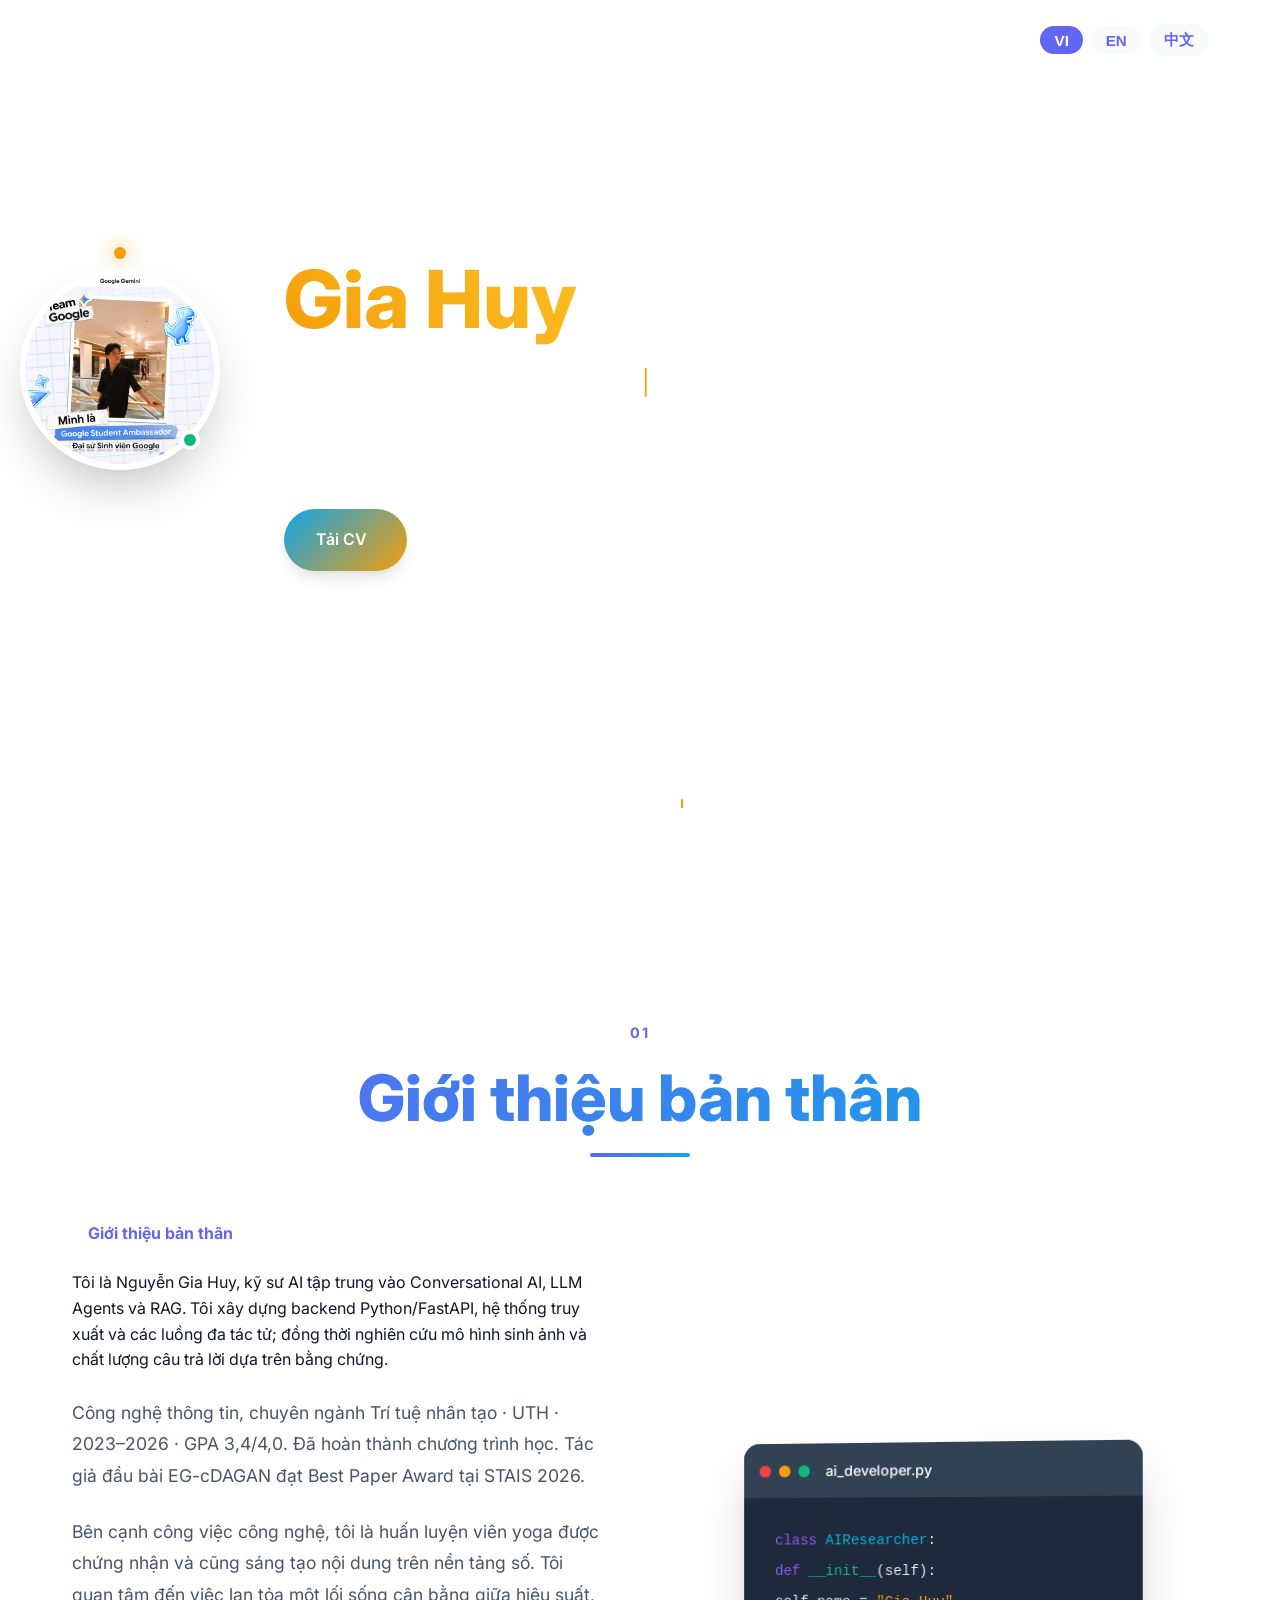
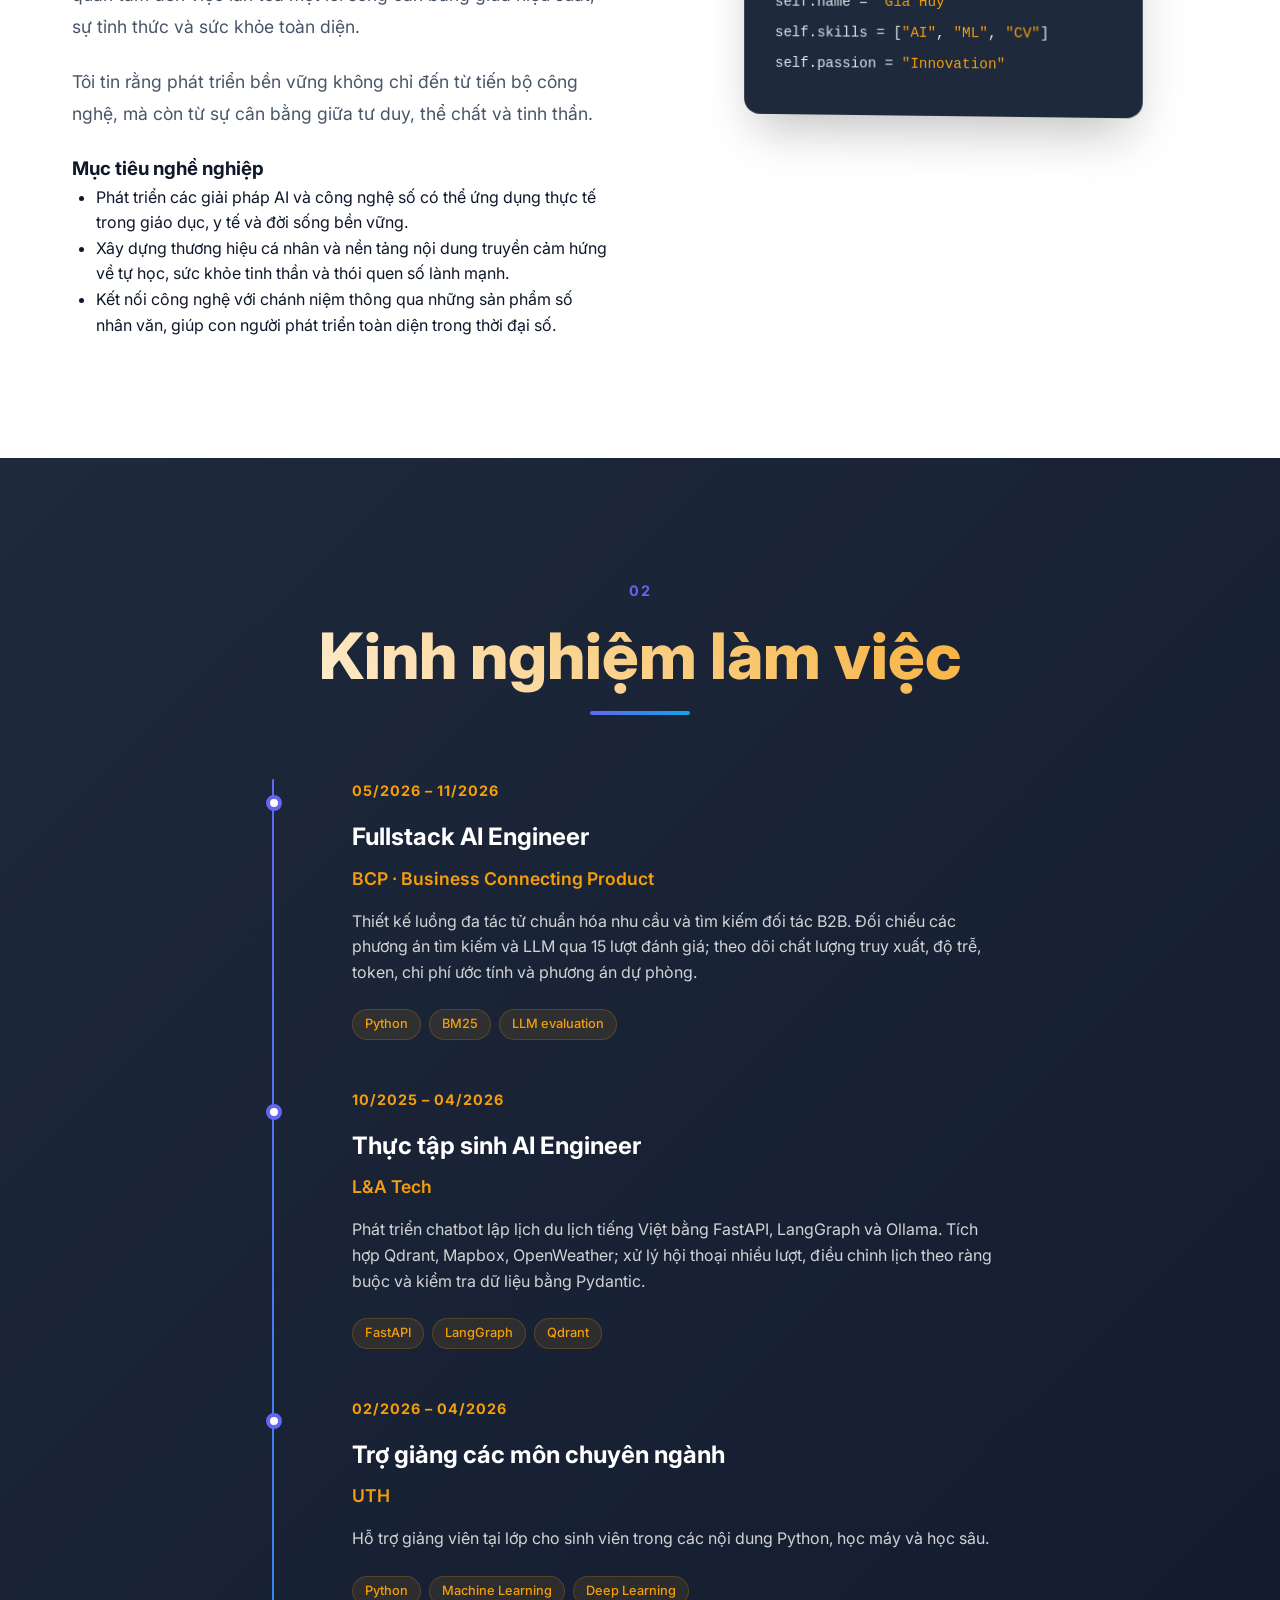
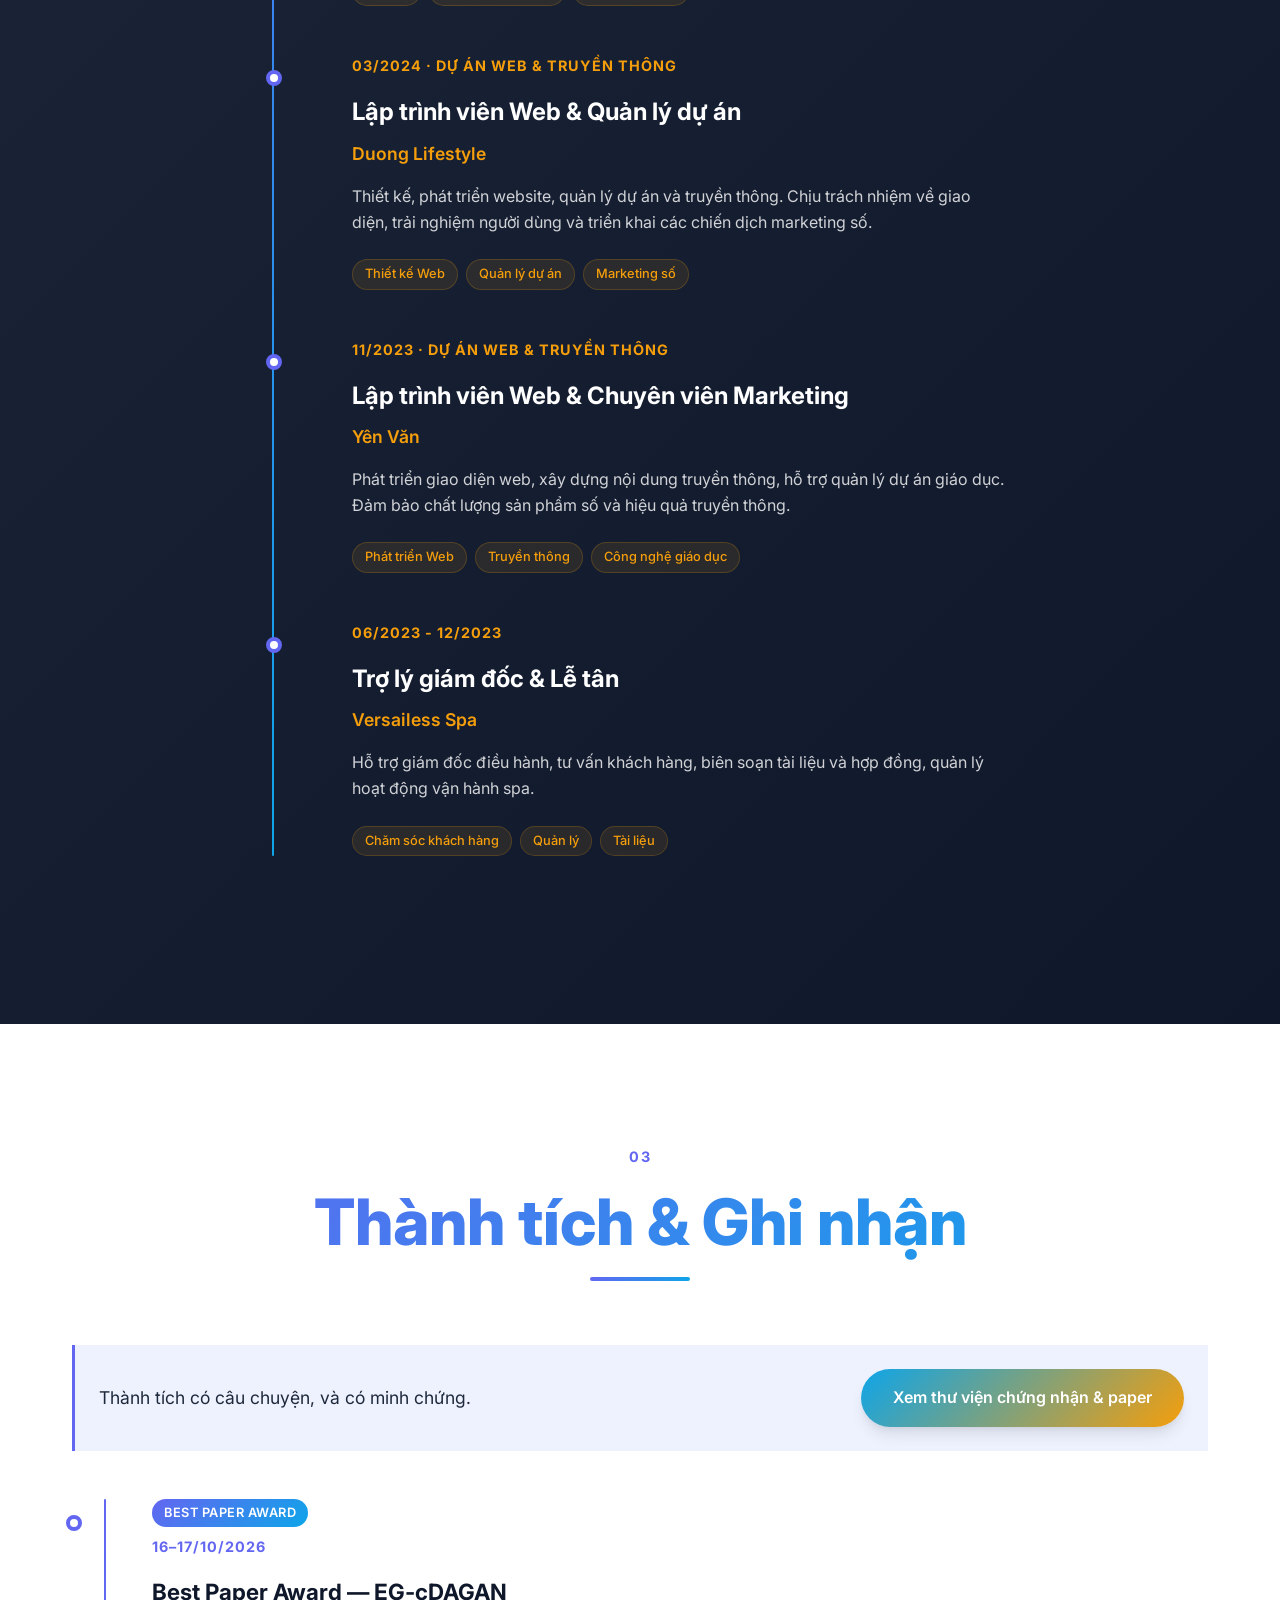
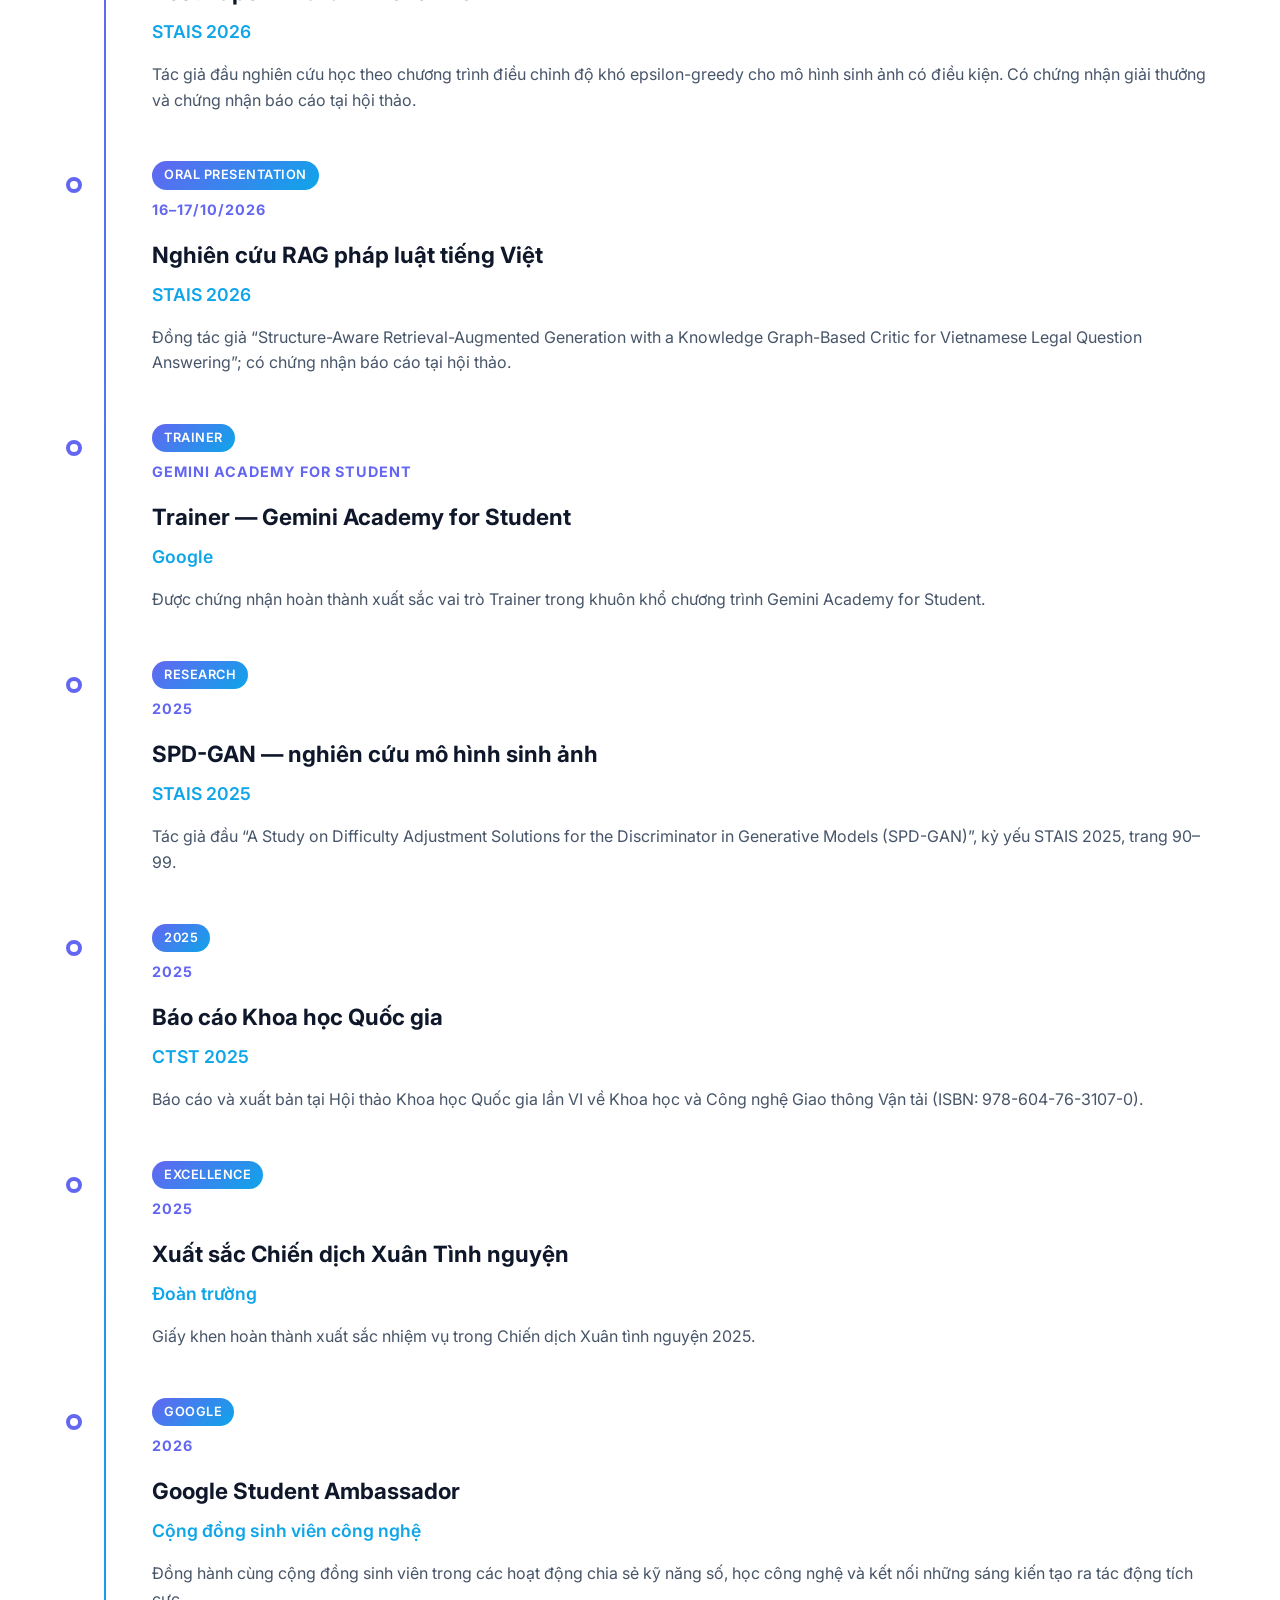
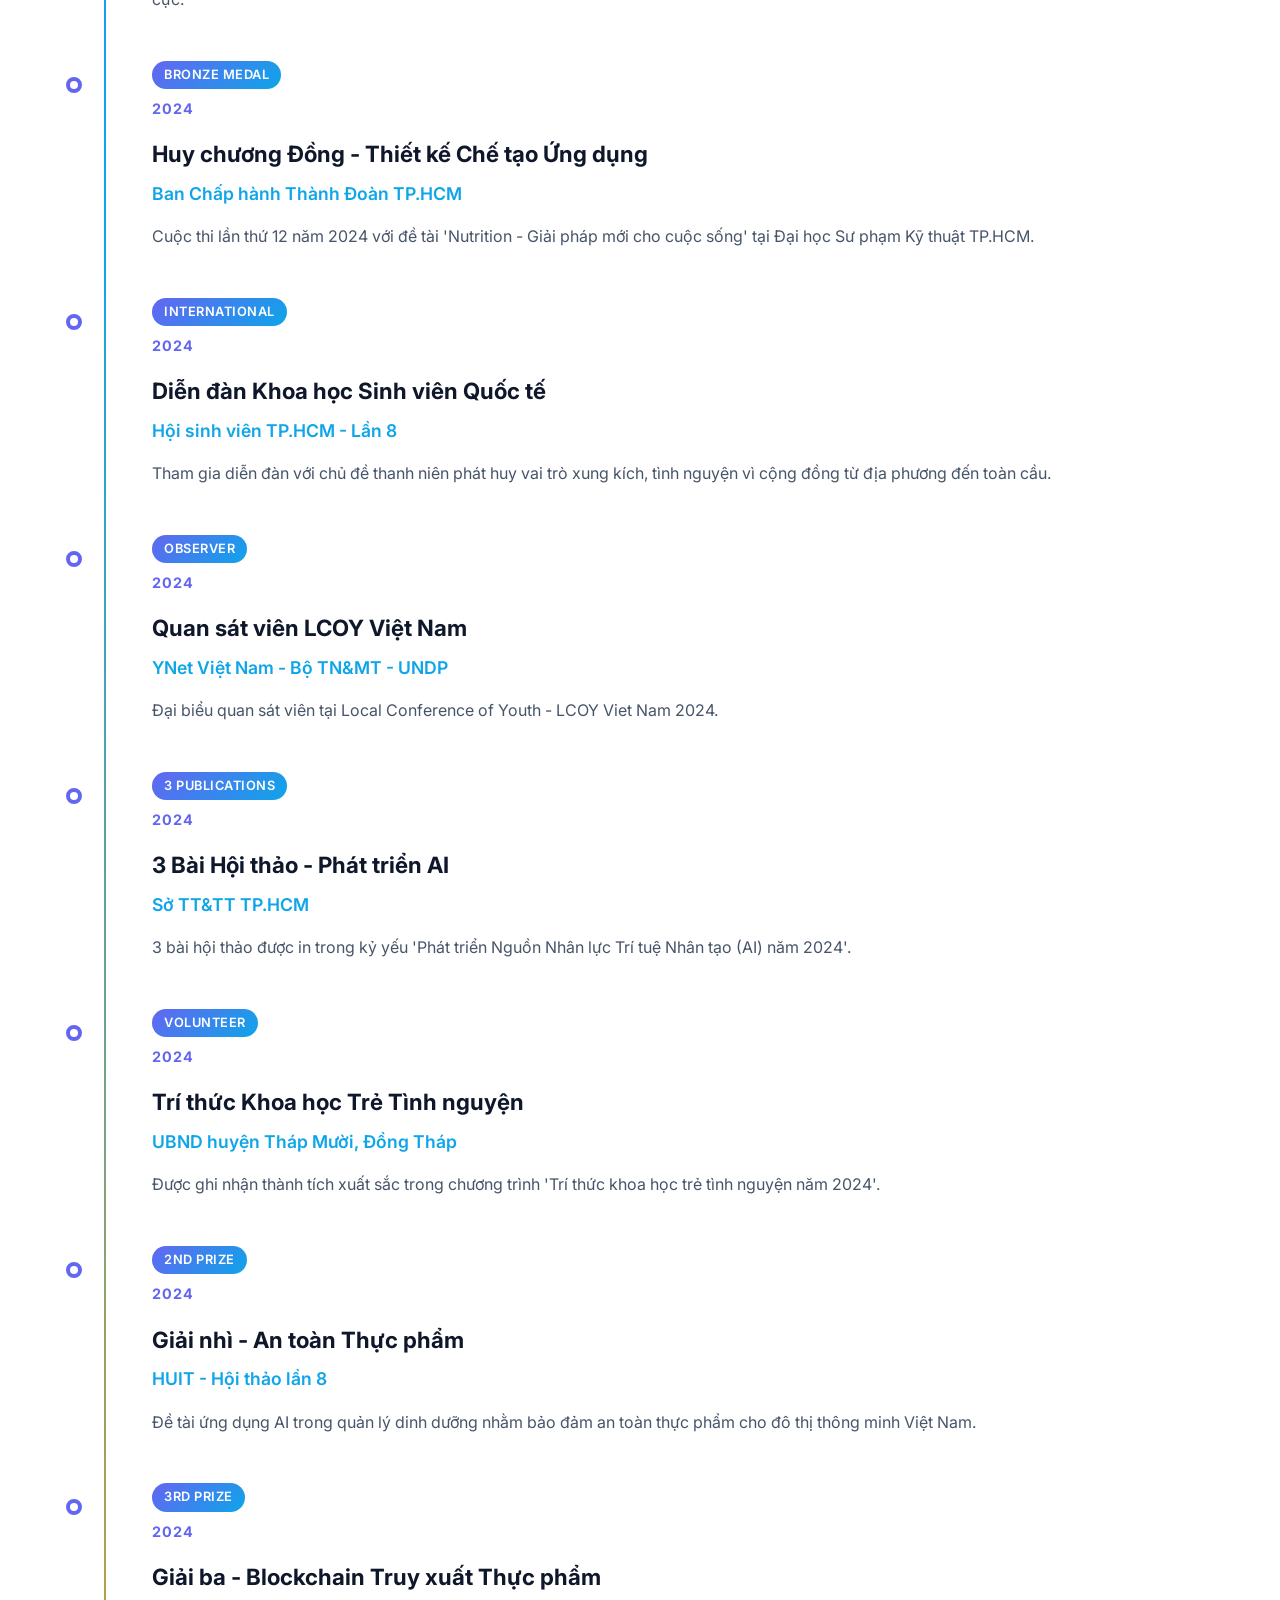
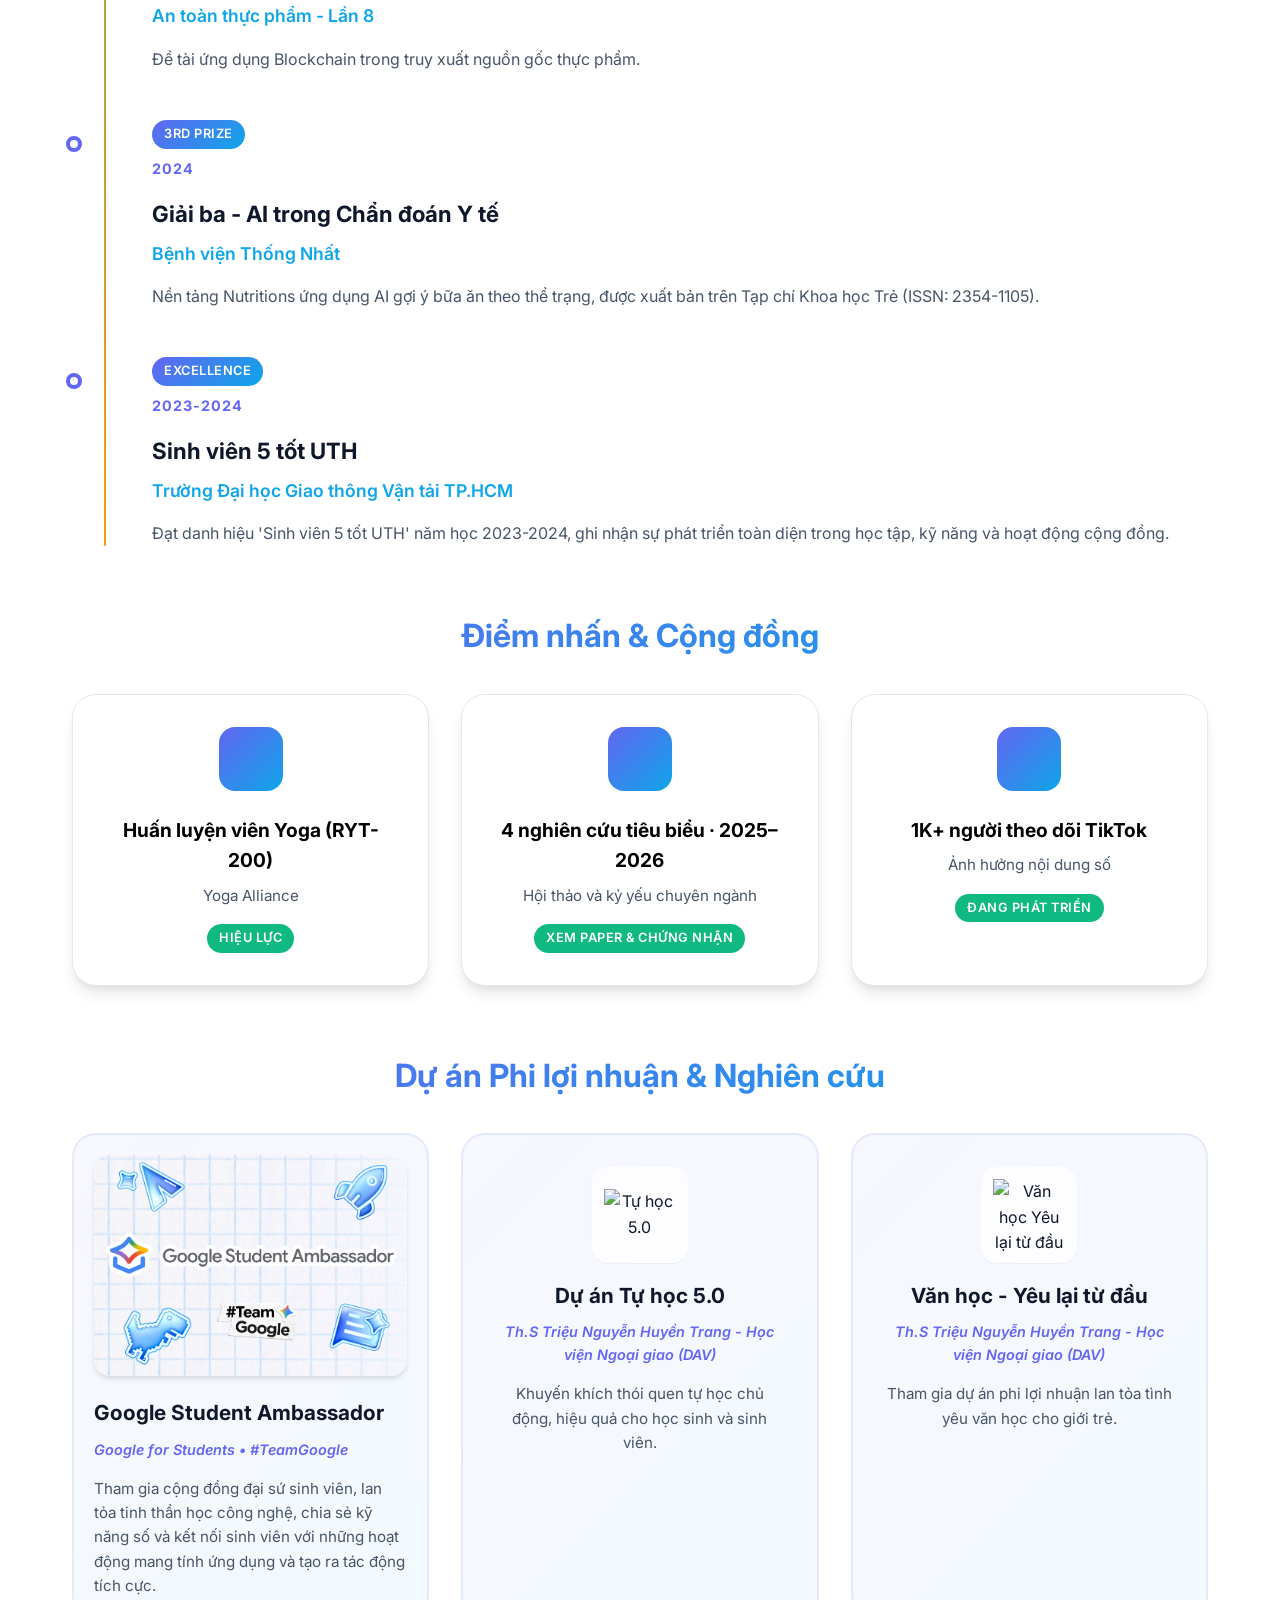
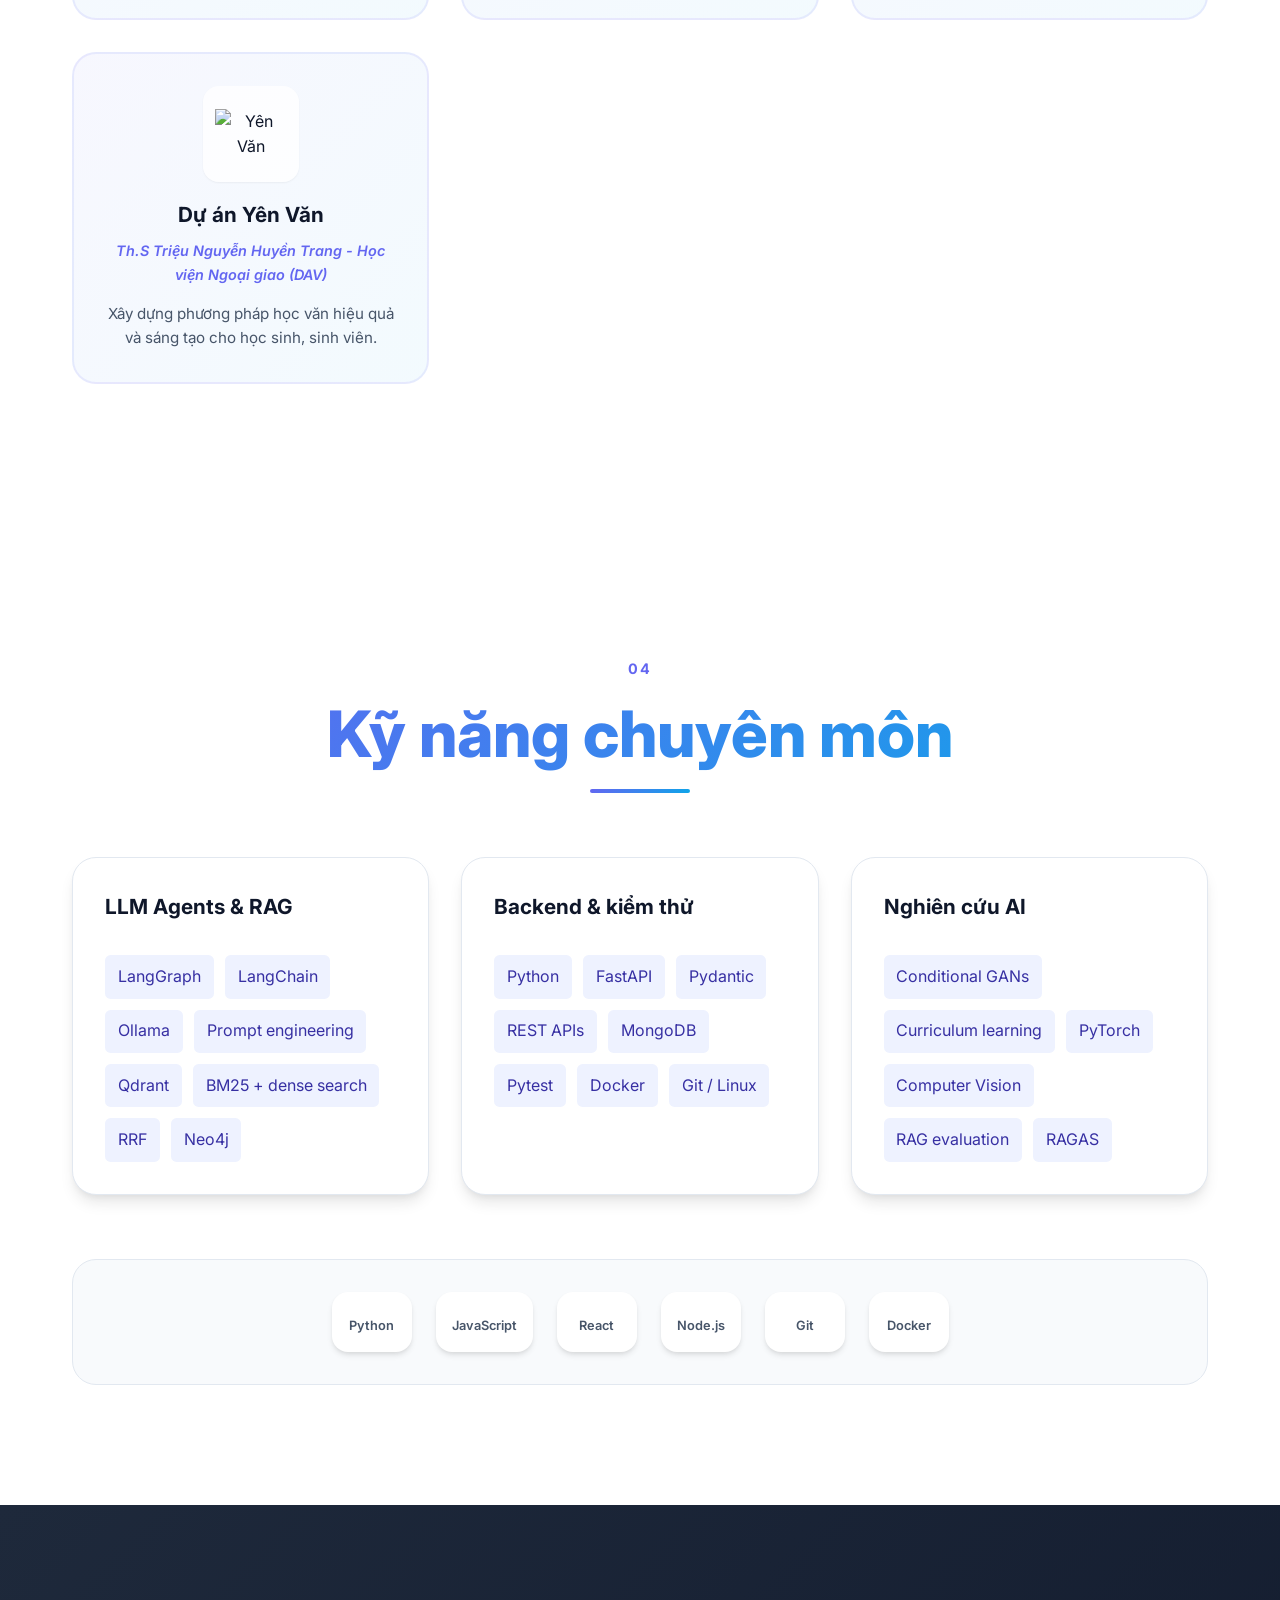
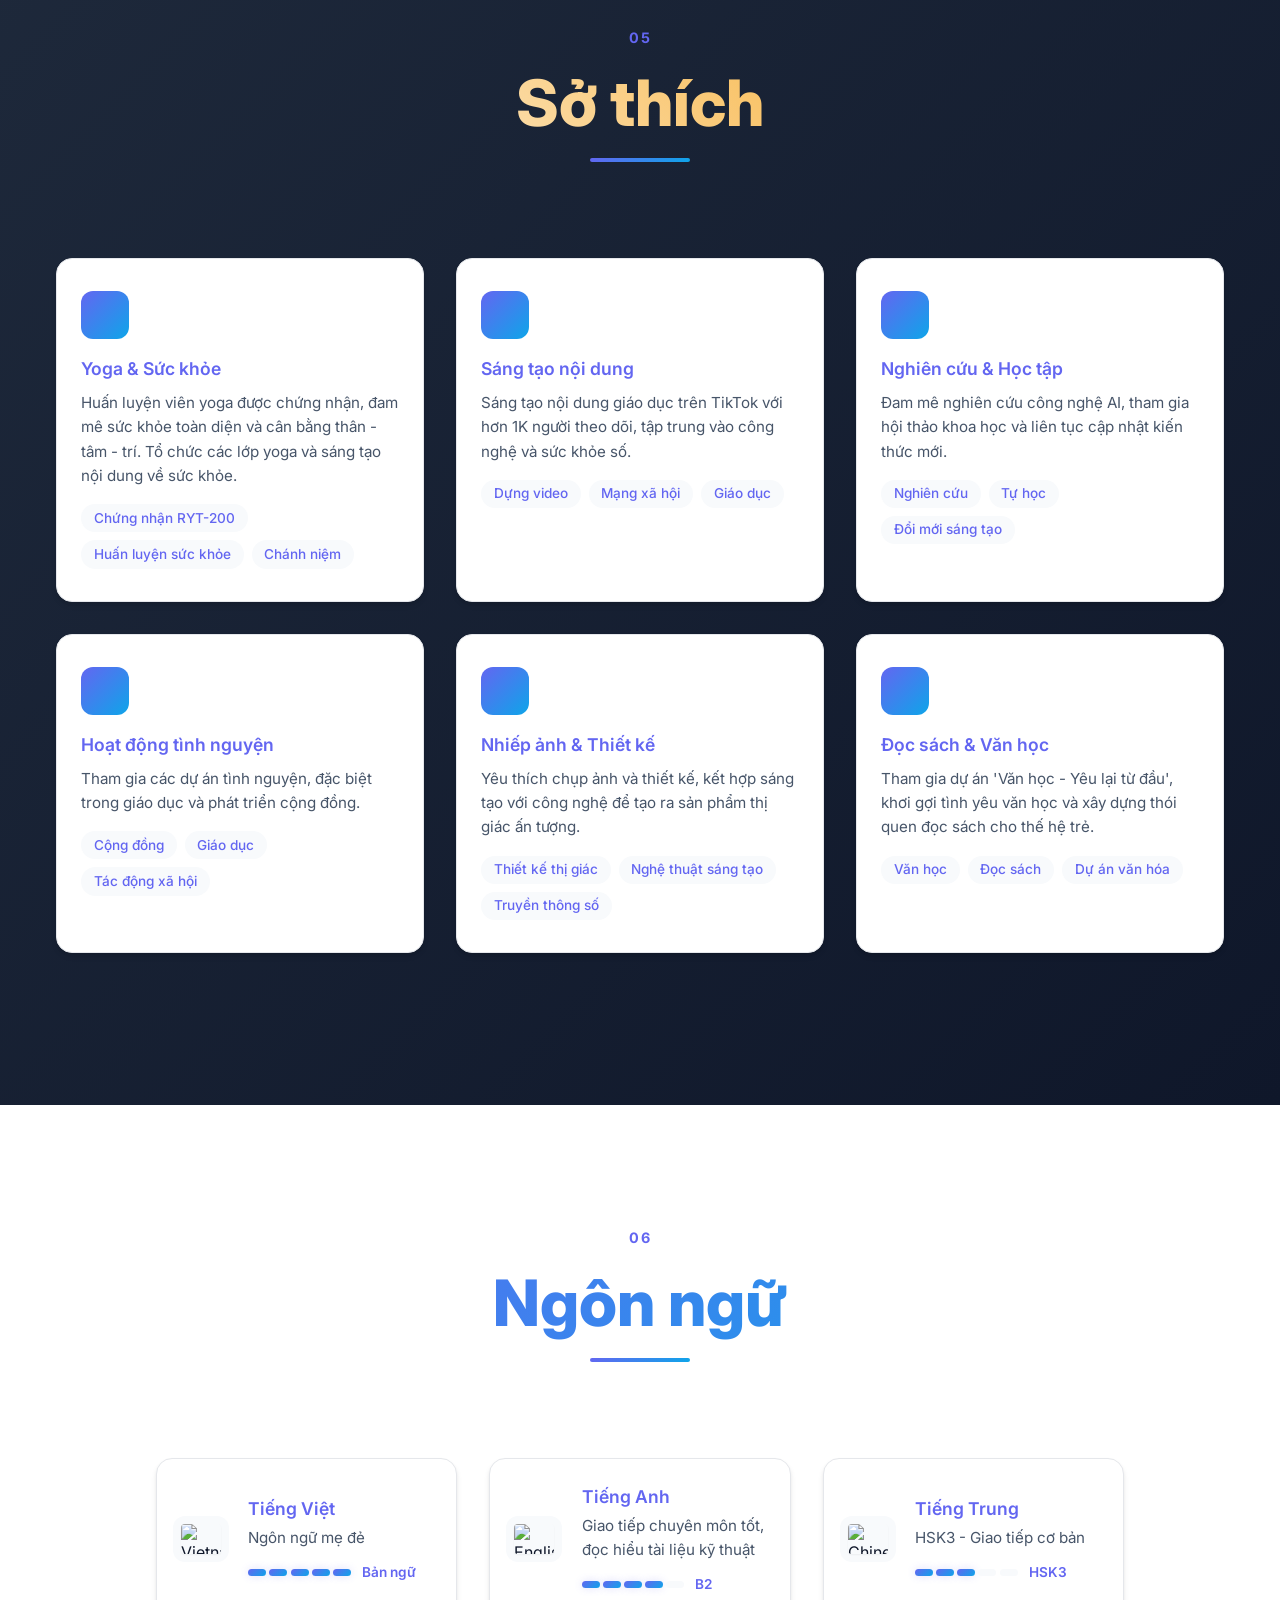
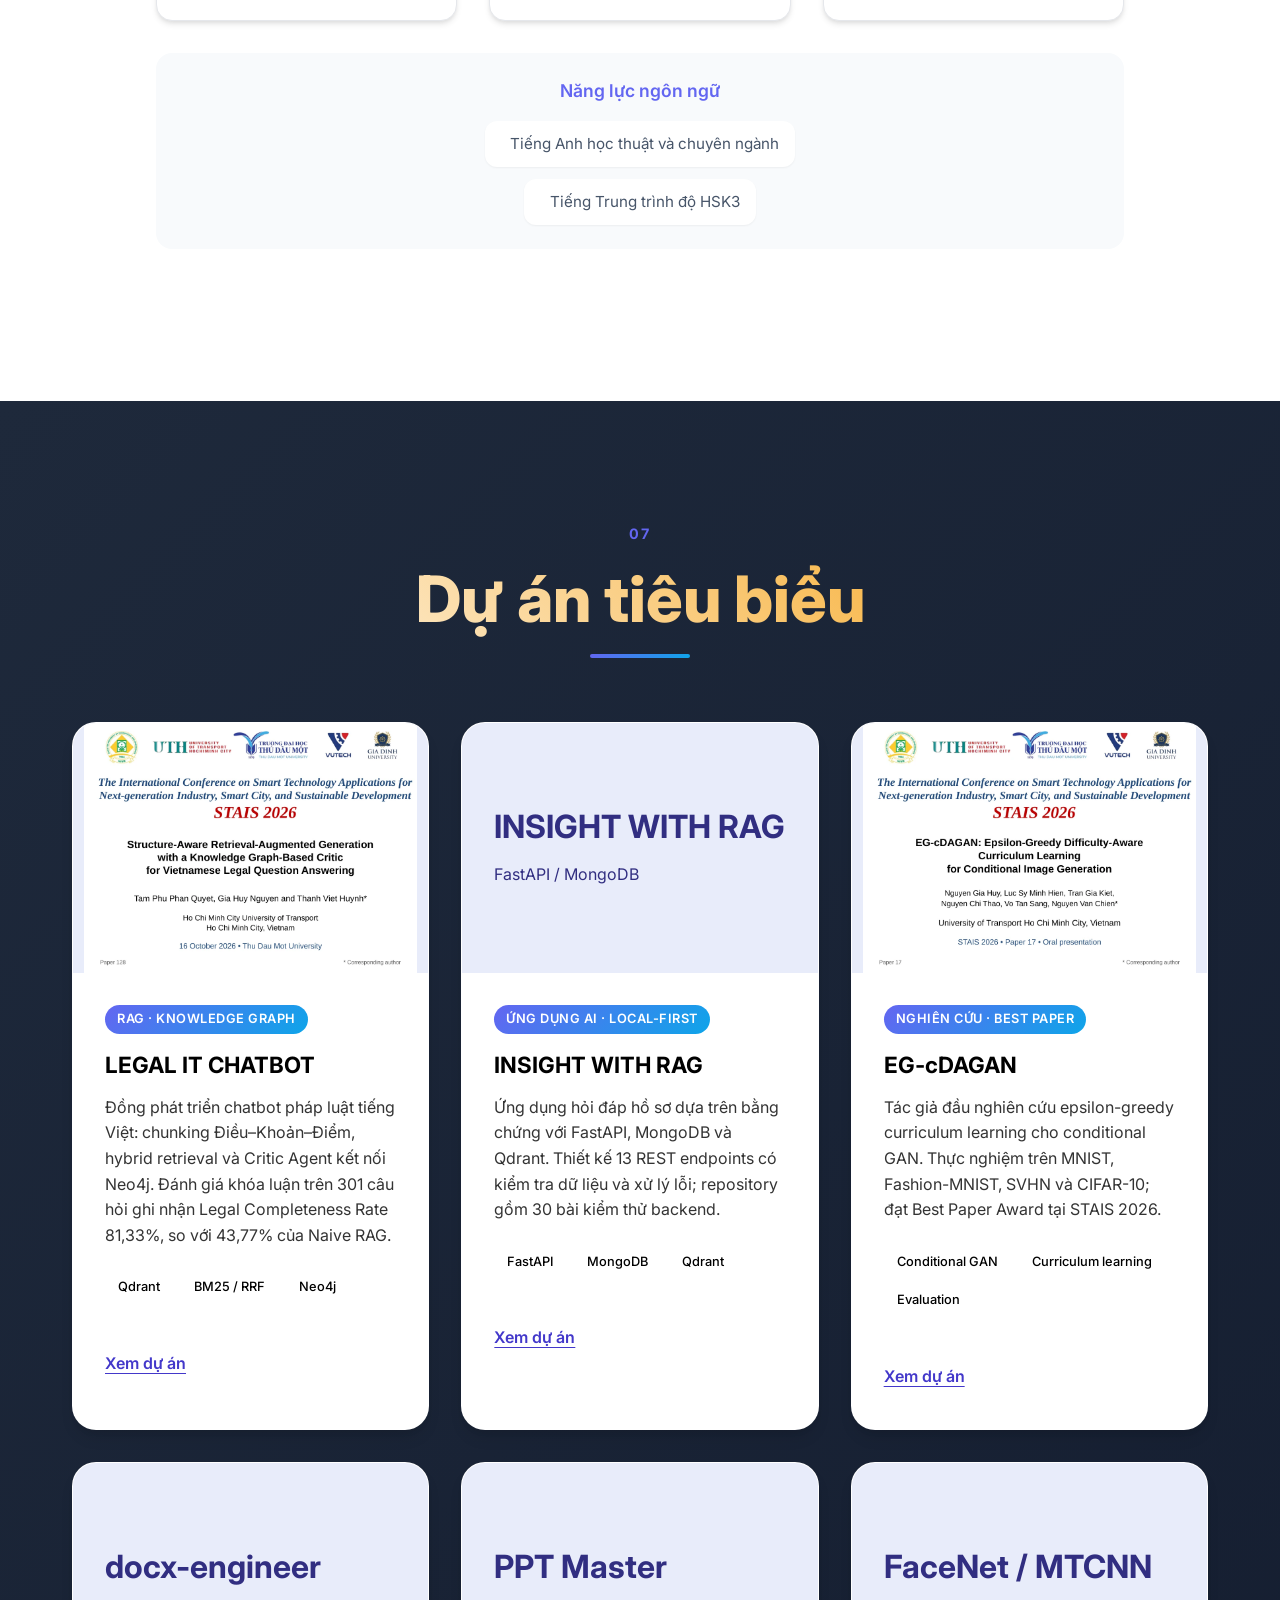
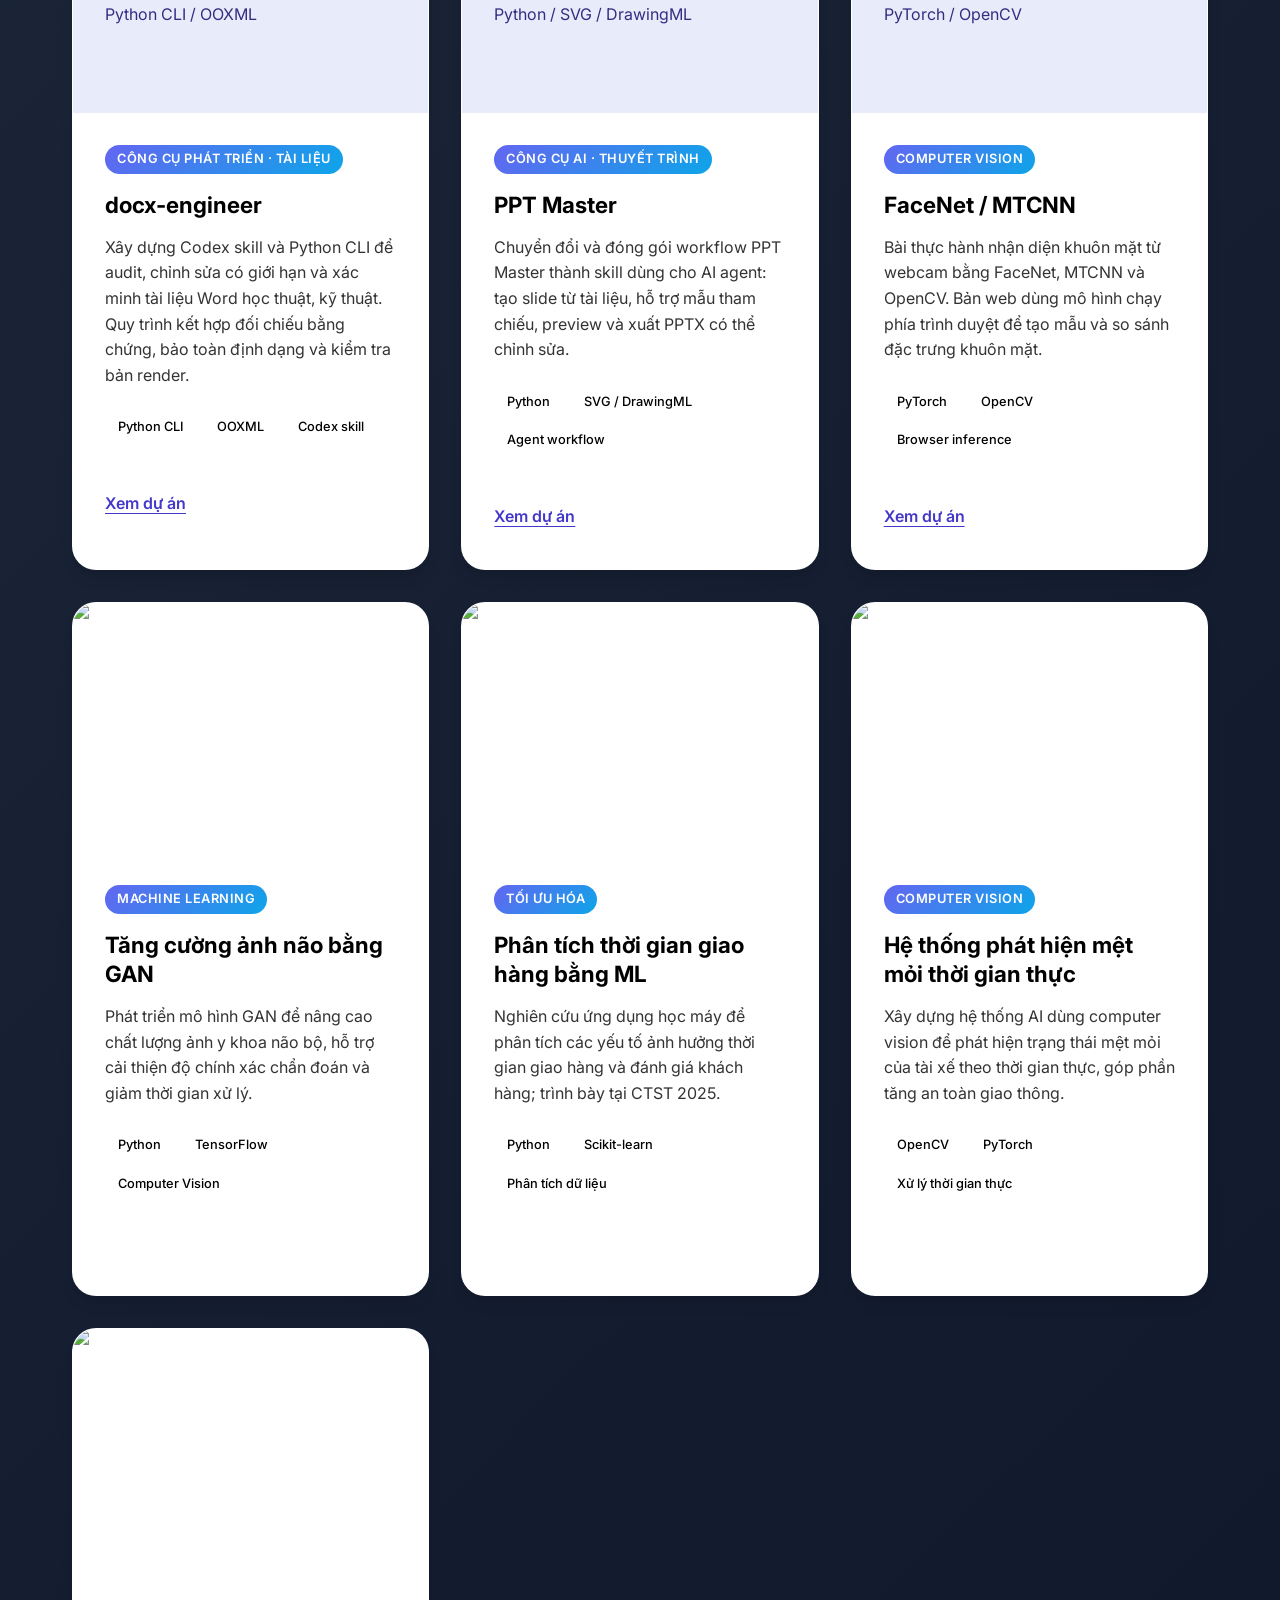
==== commit c01ddc39: "Update portfolio and add evidence-backed achievements gallery" ====
--- a/index.html
+++ b/index.html
@@ -1,1116 +1,922 @@
-<!DOCTYPE html>
+<!DOCTYPE html>
+
 <html lang="vi">
-<head>
-    <meta charset="UTF-8">
-    <meta name="viewport" content="width=device-width, initial-scale=1.0">
-    <script type="module" src="https://unpkg.com/ionicons@7.1.0/dist/ionicons/ionicons.esm.js"></script>
-    <script nomodule src="https://unpkg.com/ionicons@7.1.0/dist/ionicons/ionicons.js"></script>
-    <link href="https://fonts.googleapis.com/css2?family=Inter:wght@300;400;500;600;700;800&display=swap" rel="stylesheet">
-    <link rel="stylesheet" href="https://cdnjs.cloudflare.com/ajax/libs/animate.css/4.1.1/animate.min.css">
-    <title data-vi="Nguyễn Gia Huy - Nhà phát triển AI & Nghiên cứu viên" data-en="Nguyen Gia Huy - AI Developer & Researcher" data-zh="阮嘉辉 - AI 开发者与研究者">Nguyễn Gia Huy - Nhà phát triển AI & Nghiên cứu viên</title>
-    <link rel="stylesheet" href="css/style.css">
-</head>
-<body>
-    <header class="hero-section">
-        <!-- Animated background particles -->
-        <div class="particles-bg">
-            <div class="particle"></div>
-            <div class="particle"></div>
-            <div class="particle"></div>
-            <div class="particle"></div>
-            <div class="particle"></div>
-            <div class="particle"></div>
-        </div>
-        
-        <!-- Navigation Bar -->
-        <nav class="main-nav animate__animated animate__fadeInDown animate__faster">
-            <div class="nav-container">
-                <ul class="nav-menu">
-                    <li class="animate__animated animate__fadeInDown animate__delay-1s"><a href="#about" class="nav-link" data-vi="Giới thiệu" data-en="About" data-zh="关于">Giới thiệu</a></li>
-                    <li class="animate__animated animate__fadeInDown animate__delay-2s"><a href="#experience" class="nav-link" data-vi="Kinh nghiệm" data-en="Experience" data-zh="经历">Kinh nghiệm</a></li>
-                    <li class="animate__animated animate__fadeInDown animate__delay-3s"><a href="#achievements" class="nav-link" data-vi="Thành tích" data-en="Achievements" data-zh="成果">Thành tích</a></li>
-                    <li class="animate__animated animate__fadeInDown animate__delay-4s"><a href="#skills" class="nav-link" data-vi="Kỹ năng" data-en="Skills" data-zh="技能">Kỹ năng</a></li>
-                    <li class="animate__animated animate__fadeInDown animate__delay-4s"><a href="#hobbies" class="nav-link" data-vi="Sở thích" data-en="Hobbies" data-zh="兴趣">Sở thích</a></li>
-                    <li class="animate__animated animate__fadeInDown animate__delay-5s"><a href="#languages" class="nav-link" data-vi="Ngôn ngữ" data-en="Languages" data-zh="语言">Ngôn ngữ</a></li>
-                    <li class="animate__animated animate__fadeInDown animate__delay-6s"><a href="#projects" class="nav-link" data-vi="Dự án" data-en="Projects" data-zh="项目">Dự án</a></li>
-                    <li class="animate__animated animate__fadeInDown animate__delay-6s"><a href="#contact" class="nav-link contact-btn" data-vi="Liên hệ" data-en="Contact" data-zh="联系">Liên hệ</a></li>
-                </ul>
-                <div class="language-switcher">
-                    <button id="lang-vi" class="lang-btn active" data-lang="vi" type="button">VI</button>
-                    <button id="lang-en" class="lang-btn" data-lang="en" type="button">EN</button>
-                    <button id="lang-zh" class="lang-btn" data-lang="zh" type="button">中文</button>
-                </div>
-                <div class="nav-toggle">
-                    <span></span>
-                    <span></span>
-                    <span></span>
-                </div>
-            </div>
-        </nav>
-
-        <!-- Hero Content -->
-        <div class="hero-content">
-            <div class="profile-section animate__animated animate__fadeInUp animate__delay-1s">
-                <div class="profile-image-container animate__animated animate__fadeInLeft animate__delay-2s">
-                    <div class="profile-ring"></div>
-                    <img src="img/anhdaidien.jpg" alt="Nguyễn Gia Huy" class="profile-image">
-                    <div class="status-indicator"></div>
-                </div>
-                <div class="profile-info animate__animated animate__fadeInRight animate__delay-2s">
-                    <div class="greeting animate__animated animate__fadeInRight animate__delay-3s">
-                        <span style="color: var(--text-white)" data-vi="Xin chào, tôi là" data-en="Hello, I'm" data-zh="你好，我是">Xin chào, tôi là</span>
-                    </div>
-                    <h1 class="name-title animate__animated animate__fadeInRight animate__delay-4s">
-                        <span class="first-name">Nguyễn</span>
-                        <span class="last-name">Gia Huy</span>
-                    </h1>
-                    <div class="typing-container animate__animated animate__fadeInRight animate__delay-5s">
-                        <span class="typing-text"></span>
-                        <span class="cursor">|</span>
-                    </div>
-                    <p class="subtitle animate__animated animate__fadeInRight animate__delay-6s">
-                        <strong style="color: var(--text-white)"><span data-vi="Theo đuổi AI ứng dụng và lối sống cân bằng" data-en="Building practical AI with a human-centered mindset" data-zh="专注于以人为本的实用型 AI">Theo đuổi AI ứng dụng và lối sống cân bằng</span></strong>
-                    </p>
-                    <div class="hero-buttons animate__animated animate__fadeInUp animate__delay-7s">
-                        <a href="CV.pdf" class="btn-primary" target="_blank" rel="noopener noreferrer" download>
-                            <span data-vi="Tải CV" data-en="Download CV" data-zh="下载简历">Tải CV</span>
-                            <ion-icon name="download-outline"></ion-icon>
-                        </a>
-                        <a href="#contact" class="btn-secondary">
-                            <span data-vi="Liên hệ" data-en="Get In Touch" data-zh="联系我">Liên hệ</span>
-                            <ion-icon name="arrow-forward-outline"></ion-icon>
-                        </a>
-                        <a href="#projects" class="btn-secondary">
-                            <span data-vi="Xem dự án" data-en="View My Work" data-zh="查看项目">Xem dự án</span>
-                            <ion-icon name="eye-outline"></ion-icon>
-                        </a>
-                    </div>
-                </div>
-            </div>
-            
-            <!-- Scroll Indicator -->
-            <div class="scroll-indicator animate__animated animate__fadeInUp animate__delay-8s">
-                <div class="scroll-line"></div>
-                <span style="color: var(--text-white)" data-vi="Cuộn xuống" data-en="Scroll Down" data-zh="向下滚动">Cuộn xuống</span>
-                <ion-icon name="chevron-down-outline"></ion-icon>
-            </div>
-        </div>
-    </header>
-
-    <section id="about" class="section-container">
-        <div class="section-header">
-            <span class="section-number">01</span>
-            <h2 class="section-title animate-on-scroll" data-vi="Giới thiệu bản thân" data-en="About Me" data-zh="关于我">Giới thiệu bản thân</h2>
-            <div class="section-line"></div>
-        </div>
-        <div class="about-content">
-            <div class="about-text animate-on-scroll">
-                <div class="about-intro" style="display:flex;align-items:center;gap:1rem;">
-                    <ion-icon name="sparkles-outline" style="font-size:2rem;color:var(--primary-color);"></ion-icon>
-                    <span class="highlight" data-vi="Giới thiệu bản thân" data-en="About Me" data-zh="关于我">Giới thiệu bản thân</span>
-                </div>
-                <blockquote class="about-quote" data-vi="Tôi là Nguyễn Gia Huy, tập trung vào giao điểm giữa công nghệ, sáng tạo và sức khỏe tinh thần. Với nền tảng về Trí tuệ nhân tạo và đổi mới số, tôi xây dựng những giải pháp có tính ứng dụng, rõ giá trị và hướng đến con người." data-en="I’m Nguyen Gia Huy, working at the intersection of technology, creativity, and well-being. With a background in Artificial Intelligence and digital innovation, I build practical solutions that are thoughtful, useful, and human-centered." data-zh="我是阮嘉辉，持续关注科技、创造力与身心健康之间的连接。依托人工智能与数字创新的背景，我希望打造真正有用、清晰且以人为本的解决方案。">
-                    Tôi là Nguyễn Gia Huy, tập trung vào giao điểm giữa công nghệ, sáng tạo và sức khỏe tinh thần. Với nền tảng về Trí tuệ nhân tạo và đổi mới số, tôi xây dựng những giải pháp có tính ứng dụng, rõ giá trị và hướng đến con người.
-                </blockquote>
-                <p data-vi="Bên cạnh công việc công nghệ, tôi là huấn luyện viên yoga được chứng nhận và cũng sáng tạo nội dung trên nền tảng số. Tôi quan tâm đến việc lan tỏa một lối sống cân bằng giữa hiệu suất, sự tỉnh thức và sức khỏe toàn diện." data-en="Beyond technology, I’m also a certified yoga instructor and digital content creator. I care deeply about promoting a balanced way of living, where performance, mindfulness, and holistic health can grow together." data-zh="除了技术工作之外，我也是一名持证瑜伽教练和数字内容创作者。我希望传递一种更平衡的生活方式，让效率、觉察与整体健康可以同时成长。">
+<head>
+<meta charset="utf-8"/>
+<meta content="width=device-width, initial-scale=1.0" name="viewport"/>
+<script src="https://unpkg.com/ionicons@7.1.0/dist/ionicons/ionicons.esm.js" type="module"></script>
+<script nomodule="" src="https://unpkg.com/ionicons@7.1.0/dist/ionicons/ionicons.js"></script>
+<link href="https://fonts.googleapis.com/css2?family=Inter:wght@300;400;500;600;700;800&amp;display=swap" rel="stylesheet"/>
+<link href="https://cdnjs.cloudflare.com/ajax/libs/animate.css/4.1.1/animate.min.css" rel="stylesheet"/>
+<title data-en="Nguyen Gia Huy — AI Engineer &amp; Researcher" data-vi="Nguyễn Gia Huy — AI Engineer &amp; Researcher" data-zh="阮嘉辉 — AI 工程师与研究者">Nguyễn Gia Huy — AI Engineer &amp; Researcher</title>
+<link href="css/style.css" rel="stylesheet"/>
+<meta content="Nguyễn Gia Huy — AI Engineer, LLM Agents &amp; RAG. Best Paper Award STAIS 2026. Dự án, nghiên cứu và chứng nhận." name="description"/><link href="https://huystackai.github.io/" rel="canonical"/><link href="css/update.css" rel="stylesheet"/></head>
+<body>
+<header class="hero-section">
+<!-- Animated background particles -->
+<div class="particles-bg">
+<div class="particle"></div>
+<div class="particle"></div>
+<div class="particle"></div>
+<div class="particle"></div>
+<div class="particle"></div>
+<div class="particle"></div>
+</div>
+<!-- Navigation Bar -->
+<nav class="main-nav animate__animated animate__fadeInDown animate__faster">
+<div class="nav-container">
+<ul class="nav-menu">
+<li class="animate__animated animate__fadeInDown animate__delay-1s"><a class="nav-link" data-en="About" data-vi="Giới thiệu" data-zh="关于" href="#about">Giới thiệu</a></li>
+<li class="animate__animated animate__fadeInDown animate__delay-2s"><a class="nav-link" data-en="Experience" data-vi="Kinh nghiệm" data-zh="经历" href="#experience">Kinh nghiệm</a></li>
+<li class="animate__animated animate__fadeInDown animate__delay-3s"><a class="nav-link" data-en="Achievements" data-vi="Thành tích" data-zh="成果" href="#achievements">Thành tích</a></li>
+<li class="animate__animated animate__fadeInDown animate__delay-4s"><a class="nav-link" data-en="Skills" data-vi="Kỹ năng" data-zh="技能" href="#skills">Kỹ năng</a></li>
+<li class="animate__animated animate__fadeInDown animate__delay-4s"><a class="nav-link" data-en="Hobbies" data-vi="Sở thích" data-zh="兴趣" href="#hobbies">Sở thích</a></li>
+<li class="animate__animated animate__fadeInDown animate__delay-5s"><a class="nav-link" data-en="Languages" data-vi="Ngôn ngữ" data-zh="语言" href="#languages">Ngôn ngữ</a></li>
+<li class="animate__animated animate__fadeInDown animate__delay-6s"><a class="nav-link" data-en="Projects" data-vi="Dự án" data-zh="项目" href="#projects">Dự án</a></li>
+<li class="animate__animated animate__fadeInDown animate__delay-6s"><a class="nav-link contact-btn" data-en="Contact" data-vi="Liên hệ" data-zh="联系" href="#contact">Liên hệ</a></li>
+</ul>
+<div class="language-switcher">
+<button class="lang-btn active" data-lang="vi" id="lang-vi" type="button">VI</button>
+<button class="lang-btn" data-lang="en" id="lang-en" type="button">EN</button>
+<button class="lang-btn" data-lang="zh" id="lang-zh" type="button">中文</button>
+</div>
+<div class="nav-toggle">
+<span></span>
+<span></span>
+<span></span>
+</div>
+</div>
+</nav>
+<!-- Hero Content -->
+<div class="hero-content">
+<div class="profile-section animate__animated animate__fadeInUp animate__delay-1s">
+<div class="profile-image-container animate__animated animate__fadeInLeft animate__delay-2s">
+<div class="profile-ring"></div>
+<img alt="Nguyễn Gia Huy" class="profile-image" src="img/anhdaidien.jpg"/>
+<div class="status-indicator"></div>
+</div>
+<div class="profile-info animate__animated animate__fadeInRight animate__delay-2s">
+<div class="greeting animate__animated animate__fadeInRight animate__delay-3s">
+<span data-en="Hello, I'm" data-vi="Xin chào, tôi là" data-zh="你好，我是" style="color: var(--text-white)">Xin chào, tôi là</span>
+</div>
+<h1 class="name-title animate__animated animate__fadeInRight animate__delay-4s">
+<span class="first-name">Nguyễn</span>
+<span class="last-name">Gia Huy</span>
+</h1>
+<div class="typing-container animate__animated animate__fadeInRight animate__delay-5s">
+<span class="typing-text"></span>
+<span class="cursor">|</span>
+</div>
+<p class="subtitle animate__animated animate__fadeInRight animate__delay-6s">
+<strong style="color: var(--text-white)"><span data-en="Applied AI, LLM Agents &amp; RAG — from research to products" data-vi="AI ứng dụng, LLM Agents &amp; RAG — từ nghiên cứu đến sản phẩm" data-zh="应用 AI、LLM 智能体与 RAG — 从研究到产品">AI ứng dụng, LLM Agents &amp; RAG — từ nghiên cứu đến sản phẩm</span></strong>
+</p>
+<div class="hero-buttons animate__animated animate__fadeInUp animate__delay-7s">
+<a class="btn-primary" download="" href="CV.pdf" rel="noopener noreferrer" target="_blank">
+<span data-en="Download CV" data-vi="Tải CV" data-zh="下载简历">Tải CV</span>
+<ion-icon name="download-outline"></ion-icon>
+</a>
+<a class="btn-secondary" href="#contact">
+<span data-en="Get In Touch" data-vi="Liên hệ" data-zh="联系我">Liên hệ</span>
+<ion-icon name="arrow-forward-outline"></ion-icon>
+</a>
+<a class="btn-secondary" href="#projects">
+<span data-en="View My Work" data-vi="Xem dự án" data-zh="查看项目">Xem dự án</span>
+<ion-icon name="eye-outline"></ion-icon>
+</a>
+<a class="btn-secondary" data-en="Awards &amp; papers" data-vi="Thành tích &amp; paper" data-zh="成果与论文" href="achievements.html">Thành tích &amp; paper</a></div>
+<p class="hero-award" data-en="Best Paper Award · STAIS 2026 · EG-cDAGAN first author" data-vi="Best Paper Award · STAIS 2026 · Tác giả đầu EG-cDAGAN" data-zh="Best Paper Award · STAIS 2026 · EG-cDAGAN 第一作者">Best Paper Award · STAIS 2026 · Tác giả đầu EG-cDAGAN</p></div>
+</div>
+<!-- Scroll Indicator -->
+<div class="scroll-indicator animate__animated animate__fadeInUp animate__delay-8s">
+<div class="scroll-line"></div>
+<span data-en="Scroll Down" data-vi="Cuộn xuống" data-zh="向下滚动" style="color: var(--text-white)">Cuộn xuống</span>
+<ion-icon name="chevron-down-outline"></ion-icon>
+</div>
+</div>
+</header>
+<section class="section-container" id="about">
+<div class="section-header">
+<span class="section-number">01</span>
+<h2 class="section-title animate-on-scroll" data-en="About Me" data-vi="Giới thiệu bản thân" data-zh="关于我">Giới thiệu bản thân</h2>
+<div class="section-line"></div>
+</div>
+<div class="about-content">
+<div class="about-text animate-on-scroll">
+<div class="about-intro" style="display:flex;align-items:center;gap:1rem;">
+<ion-icon name="sparkles-outline" style="font-size:2rem;color:var(--primary-color);"></ion-icon>
+<span class="highlight" data-en="About Me" data-vi="Giới thiệu bản thân" data-zh="关于我">Giới thiệu bản thân</span>
+</div>
+<blockquote class="about-quote" data-en="I’m Nguyen Gia Huy, an AI engineer focused on conversational AI, LLM agents and RAG. I build Python/FastAPI backends, retrieval systems and multi-agent workflows, alongside research on image generation and evidence-grounded answers." data-vi="Tôi là Nguyễn Gia Huy, kỹ sư AI tập trung vào Conversational AI, LLM Agents và RAG. Tôi xây dựng backend Python/FastAPI, hệ thống truy xuất và các luồng đa tác tử; đồng thời nghiên cứu mô hình sinh ảnh và chất lượng câu trả lời dựa trên bằng chứng." data-zh="我是阮嘉辉，一名专注于对话式 AI、LLM 智能体和 RAG 的 AI 工程师。我开发 Python/FastAPI 后端、检索系统与多智能体工作流，同时研究图像生成和基于证据的回答。">Tôi là Nguyễn Gia Huy, kỹ sư AI tập trung vào Conversational AI, LLM Agents và RAG. Tôi xây dựng backend Python/FastAPI, hệ thống truy xuất và các luồng đa tác tử; đồng thời nghiên cứu mô hình sinh ảnh và chất lượng câu trả lời dựa trên bằng chứng.</blockquote><p data-en="Information Technology, Artificial Intelligence specialization · UTH · 2023–2026 · GPA 3.4/4.0. Program completed. First author of EG-cDAGAN, awarded Best Paper at STAIS 2026." data-vi="Công nghệ thông tin, chuyên ngành Trí tuệ nhân tạo · UTH · 2023–2026 · GPA 3,4/4,0. Đã hoàn thành chương trình học. Tác giả đầu bài EG-cDAGAN đạt Best Paper Award tại STAIS 2026." data-zh="UTH 信息技术专业，人工智能方向 · 2023–2026 · GPA 3.4/4.0。已完成课程。EG-cDAGAN 第一作者，获 STAIS 2026 最佳论文奖。">Công nghệ thông tin, chuyên ngành Trí tuệ nhân tạo · UTH · 2023–2026 · GPA 3,4/4,0. Đã hoàn thành chương trình học. Tác giả đầu bài EG-cDAGAN đạt Best Paper Award tại STAIS 2026.</p>
+<p data-en="Beyond technology, I’m also a certified yoga instructor and digital content creator. I care deeply about promoting a balanced way of living, where performance, mindfulness, and holistic health can grow together." data-vi="Bên cạnh công việc công nghệ, tôi là huấn luyện viên yoga được chứng nhận và cũng sáng tạo nội dung trên nền tảng số. Tôi quan tâm đến việc lan tỏa một lối sống cân bằng giữa hiệu suất, sự tỉnh thức và sức khỏe toàn diện." data-zh="除了技术工作之外，我也是一名持证瑜伽教练和数字内容创作者。我希望传递一种更平衡的生活方式，让效率、觉察与整体健康可以同时成长。">
                     Bên cạnh công việc công nghệ, tôi là huấn luyện viên yoga được chứng nhận và cũng sáng tạo nội dung trên nền tảng số. Tôi quan tâm đến việc lan tỏa một lối sống cân bằng giữa hiệu suất, sự tỉnh thức và sức khỏe toàn diện.
                 </p>
-                <p data-vi="Tôi tin rằng phát triển bền vững không chỉ đến từ tiến bộ công nghệ, mà còn từ sự cân bằng giữa tư duy, thể chất và tinh thần." data-en="I believe sustainable progress comes not only from better technology, but also from balance between the mind, the body, and the way we live." data-zh="我相信，可持续的成长不仅来自技术进步，也来自思维、身体与生活方式之间的平衡。">
+<p data-en="I believe sustainable progress comes not only from better technology, but also from balance between the mind, the body, and the way we live." data-vi="Tôi tin rằng phát triển bền vững không chỉ đến từ tiến bộ công nghệ, mà còn từ sự cân bằng giữa tư duy, thể chất và tinh thần." data-zh="我相信，可持续的成长不仅来自技术进步，也来自思维、身体与生活方式之间的平衡。">
                     Tôi tin rằng phát triển bền vững không chỉ đến từ tiến bộ công nghệ, mà còn từ sự cân bằng giữa tư duy, thể chất và tinh thần.
                 </p>
-                <div class="career-goals">
-                    <h3>
-                        <ion-icon name="flag-outline" style="vertical-align:middle;color:var(--accent-color);"></ion-icon>
-                        <span data-vi="Mục tiêu nghề nghiệp" data-en="Career Goals" data-zh="职业目标">Mục tiêu nghề nghiệp</span>
-                    </h3>
-                    <ul style="margin-left:1.5rem;">
-                        <li data-vi="Phát triển các giải pháp AI và công nghệ số có thể ứng dụng thực tế trong giáo dục, y tế và đời sống bền vững." data-en="To build AI and digital solutions that can be applied meaningfully in education, healthcare, and sustainable living." data-zh="开发能够真正应用于教育、医疗与可持续生活场景的 AI 与数字化解决方案。">
+<div class="career-goals">
+<h3>
+<ion-icon name="flag-outline" style="vertical-align:middle;color:var(--accent-color);"></ion-icon>
+<span data-en="Career Goals" data-vi="Mục tiêu nghề nghiệp" data-zh="职业目标">Mục tiêu nghề nghiệp</span>
+</h3>
+<ul style="margin-left:1.5rem;">
+<li data-en="To build AI and digital solutions that can be applied meaningfully in education, healthcare, and sustainable living." data-vi="Phát triển các giải pháp AI và công nghệ số có thể ứng dụng thực tế trong giáo dục, y tế và đời sống bền vững." data-zh="开发能够真正应用于教育、医疗与可持续生活场景的 AI 与数字化解决方案。">
                             Phát triển các giải pháp AI và công nghệ số có thể ứng dụng thực tế trong giáo dục, y tế và đời sống bền vững.
                         </li>
-                        <li data-vi="Xây dựng thương hiệu cá nhân và nền tảng nội dung truyền cảm hứng về tự học, sức khỏe tinh thần và thói quen số lành mạnh." data-en="To grow a personal brand and content platform that encourages self-learning, mental well-being, and healthy digital habits." data-zh="建立个人品牌与内容平台，持续分享自学、心理健康与健康数字习惯相关的内容。">
+<li data-en="To grow a personal brand and content platform that encourages self-learning, mental well-being, and healthy digital habits." data-vi="Xây dựng thương hiệu cá nhân và nền tảng nội dung truyền cảm hứng về tự học, sức khỏe tinh thần và thói quen số lành mạnh." data-zh="建立个人品牌与内容平台，持续分享自学、心理健康与健康数字习惯相关的内容。">
                             Xây dựng thương hiệu cá nhân và nền tảng nội dung truyền cảm hứng về tự học, sức khỏe tinh thần và thói quen số lành mạnh.
                         </li>
-                        <li data-vi="Kết nối công nghệ với chánh niệm thông qua những sản phẩm số nhân văn, giúp con người phát triển toàn diện trong thời đại số." data-en="To connect technology with mindfulness through human-centered digital products that support more balanced growth in the digital age." data-zh="通过更具人文关怀的数字产品，把科技与正念连接起来，帮助人们在数字时代实现更平衡的成长。">
+<li data-en="To connect technology with mindfulness through human-centered digital products that support more balanced growth in the digital age." data-vi="Kết nối công nghệ với chánh niệm thông qua những sản phẩm số nhân văn, giúp con người phát triển toàn diện trong thời đại số." data-zh="通过更具人文关怀的数字产品，把科技与正念连接起来，帮助人们在数字时代实现更平衡的成长。">
                             Kết nối công nghệ với chánh niệm thông qua những sản phẩm số nhân văn, giúp con người phát triển toàn diện trong thời đại số.
                         </li>
-                    </ul>
-                </div>
-            </div>
-            <div class="about-visual animate-on-scroll">
-                <div class="visual-element">
-                    <div class="code-window">
-                        <div class="window-header">
-                            <div class="window-controls">
-                                <span class="control close"></span>
-                                <span class="control minimize"></span>
-                                <span class="control maximize"></span>
-                            </div>
-                            <span class="window-title">ai_developer.py</span>
-                        </div>
-                        <div class="code-content">
-                            <div class="code-line"><span class="keyword">class</span> <span class="class-name">AIResearcher</span>:</div>
-                            <div class="code-line">    <span class="keyword">def</span> <span class="function">__init__</span>(self):</div>
-                            <div class="code-line">        self.name = <span class="string">"Gia Huy"</span></div>
-                            <div class="code-line">        self.skills = [<span class="string">"AI"</span>, <span class="string">"ML"</span>, <span class="string">"CV"</span>]</div>
-                            <div class="code-line">        self.passion = <span class="string">"Innovation"</span></div>
-                        </div>
-                    </div>
-                </div>
-            </div>
-        </div>
-    </section>    <!-- Work Experience Section -->
-    <section id="experience" class="section-container dark-section">
-        <div class="section-header">
-            <span class="section-number">02</span>
-            <h2 class="section-title animate-on-scroll" data-vi="Kinh nghiệm làm việc" data-en="Work Experience" data-zh="工作经历">Kinh nghiệm làm việc</h2>
-            <div class="section-line"></div>
-        </div>
-        <div class="experience-timeline">
-            <div class="timeline-line"></div>
-            <div class="timeline-item animate-on-scroll" data-date="2024">
-                <div class="timeline-dot"><div class="dot-inner"></div></div>
-                <div class="timeline-content">
-                    <div class="timeline-badge" data-vi="Hiện tại" data-en="Current" data-zh="当前">Hiện tại</div>
-                    <div class="timeline-date" data-vi="03/2024 - Nay" data-en="03/2024 - Present" data-zh="03/2024 - 至今">03/2024 - Nay</div>
-                    <h3 data-vi="Lập trình viên Web & Quản lý dự án" data-en="Web Developer & Project Manager" data-zh="网页开发者与项目管理">Lập trình viên Web & Quản lý dự án</h3>
-                    <h4 data-vi="Duong Lifestyle" data-en="Duong Lifestyle" data-zh="Duong Lifestyle">Duong Lifestyle</h4>
-                    <p data-vi="Thiết kế, phát triển website, quản lý dự án và truyền thông. Chịu trách nhiệm về giao diện, trải nghiệm người dùng và triển khai các chiến dịch marketing số." data-en="Design and develop websites, manage projects and communications. Responsible for UI/UX, project coordination, and digital marketing campaigns." data-zh="负责网站设计与开发、项目协调及传播工作，重点聚焦界面体验、用户体验与数字营销活动执行。">Thiết kế, phát triển website, quản lý dự án và truyền thông. Chịu trách nhiệm về giao diện, trải nghiệm người dùng và triển khai các chiến dịch marketing số.</p>
-                    <div class="timeline-skills">
-                        <span data-vi="Thiết kế Web" data-en="Web Design" data-zh="网页设计">Thiết kế Web</span>
-                        <span data-vi="Quản lý dự án" data-en="Project Management" data-zh="项目管理">Quản lý dự án</span>
-                        <span data-vi="Marketing số" data-en="Digital Marketing" data-zh="数字营销">Marketing số</span>
-                    </div>
-                </div>
-            </div>
-            <div class="timeline-item animate-on-scroll" data-date="2023">
-                <div class="timeline-dot"><div class="dot-inner"></div></div>
-                <div class="timeline-content">
-                    <div class="timeline-date" data-vi="11/2023 - Nay" data-en="11/2023 - Present" data-zh="11/2023 - 至今">11/2023 - Nay</div>
-                    <h3 data-vi="Lập trình viên Web & Chuyên viên Marketing" data-en="Web Developer & Marketing Specialist" data-zh="网页开发者与市场传播专员">Lập trình viên Web & Chuyên viên Marketing</h3>
-                    <h4 data-vi="Yên Văn" data-en="Yen Van" data-zh="Yên Văn">Yên Văn</h4>
-                    <p data-vi="Phát triển giao diện web, xây dựng nội dung truyền thông, hỗ trợ quản lý dự án giáo dục. Đảm bảo chất lượng sản phẩm số và hiệu quả truyền thông." data-en="Developed web interfaces, created communication content, and supported educational project management. Ensured digital product quality and effective outreach." data-zh="负责网页界面开发、传播内容制作与教育项目支持，兼顾数字产品质量与传播效果。">Phát triển giao diện web, xây dựng nội dung truyền thông, hỗ trợ quản lý dự án giáo dục. Đảm bảo chất lượng sản phẩm số và hiệu quả truyền thông.</p>
-                    <div class="timeline-skills">
-                        <span data-vi="Phát triển Web" data-en="Web Development" data-zh="网页开发">Phát triển Web</span>
-                        <span data-vi="Truyền thông" data-en="Communication" data-zh="传播沟通">Truyền thông</span>
-                        <span data-vi="Công nghệ giáo dục" data-en="EdTech" data-zh="教育科技">Công nghệ giáo dục</span>
-                    </div>
-                </div>
-            </div>
-            <div class="timeline-item animate-on-scroll" data-date="2023">
-                <div class="timeline-dot"><div class="dot-inner"></div></div>
-                <div class="timeline-content">
-                    <div class="timeline-date" data-vi="06/2023 - 12/2023" data-en="06/2023 - 12/2023" data-zh="06/2023 - 12/2023">06/2023 - 12/2023</div>
-                    <h3 data-vi="Trợ lý giám đốc & Lễ tân" data-en="Assistant Manager & Receptionist" data-zh="经理助理与前台接待">Trợ lý giám đốc & Lễ tân</h3>
-                    <h4 data-vi="Versailess Spa" data-en="Versailess Spa" data-zh="Versailess Spa">Versailess Spa</h4>
-                    <p data-vi="Hỗ trợ giám đốc điều hành, tư vấn khách hàng, biên soạn tài liệu và hợp đồng, quản lý hoạt động vận hành spa." data-en="Assisted executive management, provided customer consultation, prepared documents and contracts, and managed spa operations." data-zh="协助管理层运营、客户咨询、文件与合同准备，以及 SPA 日常运营管理。">Hỗ trợ giám đốc điều hành, tư vấn khách hàng, biên soạn tài liệu và hợp đồng, quản lý hoạt động vận hành spa.</p>
-                    <div class="timeline-skills">
-                        <span data-vi="Chăm sóc khách hàng" data-en="Customer Service" data-zh="客户服务">Chăm sóc khách hàng</span>
-                        <span data-vi="Quản lý" data-en="Management" data-zh="运营管理">Quản lý</span>
-                        <span data-vi="Tài liệu" data-en="Documentation" data-zh="文档处理">Tài liệu</span>
-                    </div>
-                </div>
-            </div>
-        </div>
-    </section>    <section id="achievements" class="section-container">
-        <div class="section-header">
-            <span class="section-number">03</span>
-            <h2 class="section-title animate-on-scroll" data-vi="Thành tích & Ghi nhận" data-en="Achievements & Recognition" data-zh="成果与荣誉">Thành tích & Ghi nhận</h2>
-            <div class="section-line"></div>
-        </div>
-        
-        <div class="achievements-container">
-            <!-- Achievements Timeline Section -->
-            <div class="achievements-timeline animate-on-scroll">
-                <div class="timeline-line"></div>
-                <div class="achievement-item animate-on-scroll">
-                    <div class="timeline-dot">
-                        <div class="dot-inner"></div>
-                    </div>
-                    <div class="achievement-content">
-                        <div class="achievement-badge">2025</div>
-                        <div class="achievement-date">2025</div>
-                        <h3 data-vi="Báo cáo Khoa học Quốc gia" data-en="National Scientific Report" data-zh="国家级科研报告">Báo cáo Khoa học Quốc gia</h3>
-                        <h4 data-vi="CTST 2025" data-en="CTST 2025" data-zh="CTST 2025">CTST 2025</h4>
-                        <p data-vi="Báo cáo và xuất bản tại Hội thảo Khoa học Quốc gia lần VI về Khoa học và Công nghệ Giao thông Vận tải (ISBN: 978-604-76-3107-0)." data-en="Presented and published at the 6th National Conference on Science and Technology in Transport (ISBN: 978-604-76-3107-0)." data-zh="成果发表于第六届国家交通运输科学与技术会议论文集中（ISBN: 978-604-76-3107-0）。">Báo cáo và xuất bản tại Hội thảo Khoa học Quốc gia lần VI về Khoa học và Công nghệ Giao thông Vận tải (ISBN: 978-604-76-3107-0).</p>
-                    </div>
-                </div>
-                <div class="achievement-item animate-on-scroll">
-                    <div class="timeline-dot">
-                        <div class="dot-inner"></div>
-                    </div>
-                    <div class="achievement-content">
-                        <div class="achievement-badge">Excellence</div>
-                        <div class="achievement-date">2025</div>
-                        <h3 data-vi="Xuất sắc Chiến dịch Xuân Tình nguyện" data-en="Outstanding Spring Volunteer Campaign" data-zh="春季志愿服务优秀表彰">Xuất sắc Chiến dịch Xuân Tình nguyện</h3>
-                        <h4 data-vi="Đoàn trường" data-en="Youth Union" data-zh="校青年团">Đoàn trường</h4>
-                        <p data-vi="Giấy khen hoàn thành xuất sắc nhiệm vụ trong Chiến dịch Xuân tình nguyện 2025." data-en="Certificate of excellence for outstanding performance in the 2025 Spring Volunteer Campaign." data-zh="因在 2025 年春季志愿服务活动中表现突出而获得表彰。">Giấy khen hoàn thành xuất sắc nhiệm vụ trong Chiến dịch Xuân tình nguyện 2025.</p>
-                    </div>
-                </div>
-                <div class="achievement-item animate-on-scroll">
-                    <div class="timeline-dot">
-                        <div class="dot-inner"></div>
-                    </div>
-                    <div class="achievement-content">
-                        <div class="achievement-badge">Google</div>
-                        <div class="achievement-date">2025</div>
-                        <h3 data-vi="Google Student Ambassador" data-en="Google Student Ambassador" data-zh="Google 学生大使">Google Student Ambassador</h3>
-                        <h4 data-vi="Cộng đồng sinh viên công nghệ" data-en="Student Technology Community" data-zh="学生科技社区">Cộng đồng sinh viên công nghệ</h4>
-                        <p data-vi="Đồng hành cùng cộng đồng sinh viên trong các hoạt động chia sẻ kỹ năng số, học công nghệ và kết nối những sáng kiến tạo ra tác động tích cực." data-en="Worked with student communities through digital-skills sharing, technology learning activities, and initiatives designed to create positive impact." data-zh="参与学生科技社群建设，推动数字技能分享、技术学习活动，以及具有积极影响力的校园项目。">Đồng hành cùng cộng đồng sinh viên trong các hoạt động chia sẻ kỹ năng số, học công nghệ và kết nối những sáng kiến tạo ra tác động tích cực.</p>
-                    </div>
-                </div>
-                <div class="achievement-item animate-on-scroll">
-                    <div class="timeline-dot">
-                        <div class="dot-inner"></div>
-                    </div>
-                    <div class="achievement-content">
-                        <div class="achievement-badge">Bronze Medal</div>
-                        <div class="achievement-date">2024</div>
-                        <h3 data-vi="Huy chương Đồng - Thiết kế Chế tạo Ứng dụng" data-en="Bronze Medal - Design and Application" data-zh="应用设计与制作铜奖">Huy chương Đồng - Thiết kế Chế tạo Ứng dụng</h3>
-                        <h4 data-vi="Ban Chấp hành Thành Đoàn TP.HCM" data-en="HCMC Youth Union Executive Committee" data-zh="胡志明市青年团执委会">Ban Chấp hành Thành Đoàn TP.HCM</h4>
-                        <p data-vi="Cuộc thi lần thứ 12 năm 2024 với đề tài 'Nutrition - Giải pháp mới cho cuộc sống' tại Đại học Sư phạm Kỹ thuật TP.HCM." data-en="Bronze medal at the 12th competition in 2024 for the project 'Nutrition - New Solutions for a New Life' at HCM University of Technology and Education." data-zh="在 2024 年第 12 届比赛中，凭借 'Nutrition - Giải pháp mới cho cuộc sống' 项目获得铜奖。">Cuộc thi lần thứ 12 năm 2024 với đề tài 'Nutrition - Giải pháp mới cho cuộc sống' tại Đại học Sư phạm Kỹ thuật TP.HCM.</p>
-                    </div>
-                </div>
-                <div class="achievement-item animate-on-scroll">
-                    <div class="timeline-dot">
-                        <div class="dot-inner"></div>
-                    </div>
-                    <div class="achievement-content">
-                        <div class="achievement-badge">International</div>
-                        <div class="achievement-date">2024</div>
-                        <h3 data-vi="Diễn đàn Khoa học Sinh viên Quốc tế" data-en="International Student Science Forum" data-zh="国际学生科学论坛">Diễn đàn Khoa học Sinh viên Quốc tế</h3>
-                        <h4 data-vi="Hội sinh viên TP.HCM - Lần 8" data-en="HCMC Student Association - 8th Edition" data-zh="胡志明市学生会第 8 届">Hội sinh viên TP.HCM - Lần 8</h4>
-                        <p data-vi="Tham gia diễn đàn với chủ đề thanh niên phát huy vai trò xung kích, tình nguyện vì cộng đồng từ địa phương đến toàn cầu." data-en="Joined the forum on how youth can lead volunteerism and community impact from the local level to the global stage." data-zh="参与国际学生科学论坛，主题聚焦青年如何从地方到全球层面推动志愿行动与社区影响力。">Tham gia diễn đàn với chủ đề thanh niên phát huy vai trò xung kích, tình nguyện vì cộng đồng từ địa phương đến toàn cầu.</p>
-                    </div>
-                </div>
-                <div class="achievement-item animate-on-scroll">
-                    <div class="timeline-dot">
-                        <div class="dot-inner"></div>
-                    </div>
-                    <div class="achievement-content">
-                        <div class="achievement-badge">Observer</div>
-                        <div class="achievement-date">2024</div>
-                        <h3 data-vi="Quan sát viên LCOY Việt Nam" data-en="LCOY Vietnam Observer" data-zh="越南 LCOY 观察员">Quan sát viên LCOY Việt Nam</h3>
-                        <h4 data-vi="YNet Việt Nam - Bộ TN&MT - UNDP" data-en="YNet Vietnam - Ministry of Natural Resources & Environment - UNDP" data-zh="YNet Vietnam - 自然资源与环境部 - UNDP">YNet Việt Nam - Bộ TN&MT - UNDP</h4>
-                        <p data-vi="Đại biểu quan sát viên tại Local Conference of Youth - LCOY Viet Nam 2024." data-en="Observer delegate at the 2024 Local Conference of Youth (LCOY Vietnam)." data-zh="作为观察员代表参加 2024 年越南青年地方气候大会（LCOY Vietnam）。">Đại biểu quan sát viên tại Local Conference of Youth - LCOY Viet Nam 2024.</p>
-                    </div>
-                </div>
-                <div class="achievement-item animate-on-scroll">
-                    <div class="timeline-dot">
-                        <div class="dot-inner"></div>
-                    </div>
-                    <div class="achievement-content">
-                        <div class="achievement-badge">3 Publications</div>
-                        <div class="achievement-date">2024</div>
-                        <h3 data-vi="3 Bài Hội thảo - Phát triển AI" data-en="3 AI Development Conference Papers" data-zh="3 篇 AI 发展会议论文">3 Bài Hội thảo - Phát triển AI</h3>
-                        <h4 data-vi="Sở TT&TT TP.HCM" data-en="HCMC Department of Information & Communications" data-zh="胡志明市信息与通信厅">Sở TT&TT TP.HCM</h4>
-                        <p data-vi="3 bài hội thảo được in trong kỷ yếu 'Phát triển Nguồn Nhân lực Trí tuệ Nhân tạo (AI) năm 2024'." data-en="Published 3 conference papers in the proceedings 'AI Human Resource Development 2024'." data-zh="3 篇会议论文收录于《2024 年人工智能人力资源发展》论文集。">3 bài hội thảo được in trong kỷ yếu 'Phát triển Nguồn Nhân lực Trí tuệ Nhân tạo (AI) năm 2024'.</p>
-                    </div>
-                </div>
-                <div class="achievement-item animate-on-scroll">
-                    <div class="timeline-dot">
-                        <div class="dot-inner"></div>
-                    </div>
-                    <div class="achievement-content">
-                        <div class="achievement-badge">Volunteer</div>
-                        <div class="achievement-date">2024</div>
-                        <h3 data-vi="Trí thức Khoa học Trẻ Tình nguyện" data-en="Young Science Volunteer" data-zh="青年科技志愿者">Trí thức Khoa học Trẻ Tình nguyện</h3>
-                        <h4 data-vi="UBND huyện Tháp Mười, Đồng Tháp" data-en="People's Committee of Thap Muoi District, Dong Thap" data-zh="同塔省塔梅县人民委员会">UBND huyện Tháp Mười, Đồng Tháp</h4>
-                        <p data-vi="Được ghi nhận thành tích xuất sắc trong chương trình 'Trí thức khoa học trẻ tình nguyện năm 2024'." data-en="Recognized for outstanding contribution to the 2024 Young Science Volunteer Program." data-zh="因在 2024 年青年科技志愿者项目中的突出贡献而获表彰。">Được ghi nhận thành tích xuất sắc trong chương trình 'Trí thức khoa học trẻ tình nguyện năm 2024'.</p>
-                    </div>
-                </div>
-                <div class="achievement-item animate-on-scroll">
-                    <div class="timeline-dot">
-                        <div class="dot-inner"></div>
-                    </div>
-                    <div class="achievement-content">
-                        <div class="achievement-badge">2nd Prize</div>
-                        <div class="achievement-date">2024</div>
-                        <h3 data-vi="Giải nhì - An toàn Thực phẩm" data-en="2nd Prize - Food Safety" data-zh="食品安全二等奖">Giải nhì - An toàn Thực phẩm</h3>
-                        <h4 data-vi="HUIT - Hội thảo lần 8" data-en="HUIT - 8th Conference" data-zh="HUIT 第 8 届研讨会">HUIT - Hội thảo lần 8</h4>
-                        <p data-vi="Đề tài ứng dụng AI trong quản lý dinh dưỡng nhằm bảo đảm an toàn thực phẩm cho đô thị thông minh Việt Nam." data-en="Second-prize work on applying AI to nutrition management for food safety in Vietnam's smart cities." data-zh="以 AI 应用于营养管理、服务越南智慧城市食品安全为主题的研究获得二等奖。">Đề tài ứng dụng AI trong quản lý dinh dưỡng nhằm bảo đảm an toàn thực phẩm cho đô thị thông minh Việt Nam.</p>
-                    </div>
-                </div>
-                <div class="achievement-item animate-on-scroll">
-                    <div class="timeline-dot">
-                        <div class="dot-inner"></div>
-                    </div>
-                    <div class="achievement-content">
-                        <div class="achievement-badge">3rd Prize</div>
-                        <div class="achievement-date">2024</div>
-                        <h3 data-vi="Giải ba - Blockchain Truy xuất Thực phẩm" data-en="3rd Prize - Blockchain Food Traceability" data-zh="食品溯源区块链三等奖">Giải ba - Blockchain Truy xuất Thực phẩm</h3>
-                        <h4 data-vi="An toàn thực phẩm - Lần 8" data-en="Food Safety - 8th Edition" data-zh="食品安全第 8 届">An toàn thực phẩm - Lần 8</h4>
-                        <p data-vi="Đề tài ứng dụng Blockchain trong truy xuất nguồn gốc thực phẩm." data-en="Third-prize work on applying blockchain to food traceability." data-zh="以区块链应用于食品来源追溯为主题的研究获得三等奖。">Đề tài ứng dụng Blockchain trong truy xuất nguồn gốc thực phẩm.</p>
-                    </div>
-                </div>
-                <div class="achievement-item animate-on-scroll">
-                    <div class="timeline-dot">
-                        <div class="dot-inner"></div>
-                    </div>
-                    <div class="achievement-content">
-                        <div class="achievement-badge">3rd Prize</div>
-                        <div class="achievement-date">2024</div>
-                        <h3 data-vi="Giải ba - AI trong Chẩn đoán Y tế" data-en="3rd Prize - AI in Medical Diagnosis" data-zh="AI 医疗诊断三等奖">Giải ba - AI trong Chẩn đoán Y tế</h3>
-                        <h4 data-vi="Bệnh viện Thống Nhất" data-en="Thong Nhat Hospital" data-zh="统一医院">Bệnh viện Thống Nhất</h4>
-                        <p data-vi="Nền tảng Nutritions ứng dụng AI gợi ý bữa ăn theo thể trạng, được xuất bản trên Tạp chí Khoa học Trẻ (ISSN: 2354-1105)." data-en="Nutritions, an AI-powered meal recommendation platform, was published in Young Science Journal (ISSN: 2354-1105)." data-zh="AI 膳食建议平台 Nutritions 相关成果发表于《青年科学期刊》（ISSN: 2354-1105）。">Nền tảng Nutritions ứng dụng AI gợi ý bữa ăn theo thể trạng, được xuất bản trên Tạp chí Khoa học Trẻ (ISSN: 2354-1105).</p>
-                    </div>
-                </div>
-                <div class="achievement-item animate-on-scroll">
-                    <div class="timeline-dot">
-                        <div class="dot-inner"></div>
-                    </div>
-                    <div class="achievement-content">
-                        <div class="achievement-badge">Excellence</div>
-                        <div class="achievement-date">2023-2024</div>
-                        <h3 data-vi="Sinh viên 5 tốt UTH" data-en="UTH Five-Good Student" data-zh="UTH 五好学生">Sinh viên 5 tốt UTH</h3>
-                        <h4 data-vi="Trường Đại học Giao thông Vận tải TP.HCM" data-en="Ho Chi Minh City University of Transport" data-zh="胡志明市交通运输大学">Trường Đại học Giao thông Vận tải TP.HCM</h4>
-                        <p data-vi="Đạt danh hiệu 'Sinh viên 5 tốt UTH' năm học 2023-2024, ghi nhận sự phát triển toàn diện trong học tập, kỹ năng và hoạt động cộng đồng." data-en="Awarded the 'UTH Five-Good Student' title for the 2023-2024 academic year, recognizing well-rounded achievement in academics, skills, and community engagement." data-zh="获得 2023-2024 学年 'UTH 五好学生' 称号，体现学术、技能与社区参与的全面发展。">Đạt danh hiệu 'Sinh viên 5 tốt UTH' năm học 2023-2024, ghi nhận sự phát triển toàn diện trong học tập, kỹ năng và hoạt động cộng đồng.</p>
-                    </div>
-                </div>
-            </div>
-
-            <!-- Professional Certifications -->
-            <div class="certifications-section animate-on-scroll">
-                <h3 class="subsection-title" data-vi="Điểm nhấn & Cộng đồng" data-en="Highlights & Communities" data-zh="亮点与社群">Điểm nhấn & Cộng đồng</h3>
-                <div class="certifications-grid">
-                    <div class="cert-card animate-on-scroll">
-                        <div class="cert-icon">
-                            <ion-icon name="accessibility-outline"></ion-icon>
-                        </div>
-                        <div class="cert-content">
-                            <h4 data-vi="Huấn luyện viên Yoga (RYT-200)" data-en="Certified Yoga Instructor (RYT-200)" data-zh="认证瑜伽教练（RYT-200）">Huấn luyện viên Yoga (RYT-200)</h4>
-                            <p data-vi="Yoga Alliance" data-en="Yoga Alliance" data-zh="Yoga Alliance">Yoga Alliance</p>
-                            <span class="cert-status" data-vi="Hiệu lực" data-en="Active" data-zh="有效">Hiệu lực</span>
-                        </div>
-                    </div>
-
-                    <div class="cert-card animate-on-scroll">
-                        <div class="cert-icon">
-                            <ion-icon name="document-text-outline"></ion-icon>
-                        </div>
-                        <div class="cert-content">
-                            <h4 data-vi="3 bài báo cáo & nghiên cứu AI" data-en="3 AI Papers & Research Contributions" data-zh="3 项 AI 论文与研究成果">3 bài báo cáo & nghiên cứu AI</h4>
-                            <p data-vi="Hội thảo và kỷ yếu chuyên ngành" data-en="Conference proceedings and research forums" data-zh="会议论文集与研究论坛">Hội thảo và kỷ yếu chuyên ngành</p>
-                            <span class="cert-status" data-vi="Đã công bố" data-en="Published" data-zh="已发表">Đã công bố</span>
-                        </div>
-                    </div>
-
-                    <div class="cert-card animate-on-scroll">
-                        <div class="cert-icon">
-                            <ion-icon name="people-outline"></ion-icon>
-                        </div>
-                        <div class="cert-content">
-                            <h4 data-vi="1K+ người theo dõi TikTok" data-en="1K+ TikTok Followers" data-zh="TikTok 1K+ 关注者">1K+ người theo dõi TikTok</h4>
-                            <p data-vi="Ảnh hưởng nội dung số" data-en="Digital Content Impact" data-zh="数字内容影响力">Ảnh hưởng nội dung số</p>
-                            <span class="cert-status" data-vi="Đang phát triển" data-en="Growing" data-zh="持续增长">Đang phát triển</span>
-                        </div>
-                    </div>
-                </div>
-            </div>
-
-            <!-- Nonprofit & Research Projects Section (Achievements) -->
-            <div class="nonprofit-section animate-on-scroll">
-                <h3 class="subsection-title" data-vi="Dự án Phi lợi nhuận & Nghiên cứu" data-en="Nonprofit & Research Projects" data-zh="公益与研究项目">Dự án Phi lợi nhuận & Nghiên cứu</h3>
-                <div class="nonprofit-grid">
-                    <div class="nonprofit-card animate-on-scroll gsa-card">
-                        <a href="img/GSA.png" target="_blank" rel="noopener noreferrer" style="text-decoration:none;color:inherit;display:block;">
-                            <div class="nonprofit-banner">
-                                <img src="img/GSA.png" alt="Google Student Ambassador banner">
-                            </div>
-                            <div class="nonprofit-content">
-                                <h4 data-vi="Google Student Ambassador" data-en="Google Student Ambassador" data-zh="Google 学生大使">Google Student Ambassador</h4>
-                                <p class="nonprofit-org" data-vi="Google for Students • #TeamGoogle" data-en="Google for Students • #TeamGoogle" data-zh="Google for Students • #TeamGoogle">Google for Students • #TeamGoogle</p>
-                                <p data-vi="Tham gia cộng đồng đại sứ sinh viên, lan tỏa tinh thần học công nghệ, chia sẻ kỹ năng số và kết nối sinh viên với những hoạt động mang tính ứng dụng và tạo ra tác động tích cực." data-en="Contributed to the student ambassador community by promoting technology learning, sharing digital skills, and connecting students with practical, impact-driven activities." data-zh="参与学生大使社群建设，推动技术学习、数字技能分享，并连接学生与兼具实践价值和积极影响力的活动。">Tham gia cộng đồng đại sứ sinh viên, lan tỏa tinh thần học công nghệ, chia sẻ kỹ năng số và kết nối sinh viên với những hoạt động mang tính ứng dụng và tạo ra tác động tích cực.</p>
-                            </div>
-                        </a>
-                    </div>
-                    <div class="nonprofit-card animate-on-scroll">
-                        <a href="https://tuhoc50.com/" target="_blank" rel="noopener noreferrer" class="nonprofit-link">
-                            <div class="nonprofit-logo-wrap">
-                                <img src="img/tuhoc50.png" alt="Tự học 5.0" class="nonprofit-logo">
-                            </div>
-                            <div class="nonprofit-content">
-                                <h4 data-vi="Dự án Tự học 5.0" data-en="Self-learning 5.0 Project" data-zh="自主学习 5.0 项目">Dự án Tự học 5.0</h4>
-                                <p class="nonprofit-org" data-vi="Th.S Triệu Nguyễn Huyền Trang - Học viện Ngoại giao (DAV)" data-en="Ms. Trieu Nguyen Huyen Trang - Diplomatic Academy of Vietnam (DAV)" data-zh="Triệu Nguyễn Huyền Trang 硕士 - 越南外交学院（DAV）">Th.S Triệu Nguyễn Huyền Trang - Học viện Ngoại giao (DAV)</p>
-                                <p data-vi="Khuyến khích thói quen tự học chủ động, hiệu quả cho học sinh và sinh viên." data-en="Promoted proactive and effective self-learning habits for students." data-zh="推动学生建立更主动、更高效的自主学习习惯。">Khuyến khích thói quen tự học chủ động, hiệu quả cho học sinh và sinh viên.</p>
-                            </div>
-                        </a>
-                    </div>
-                    <div class="nonprofit-card animate-on-scroll">
-                        <a href="https://vanhocyeulaitudau.com/" target="_blank" rel="noopener noreferrer" class="nonprofit-link">
-                            <div class="nonprofit-logo-wrap">
-                                <img src="img/vhyltd.png" alt="Văn học Yêu lại từ đầu" class="nonprofit-logo">
-                            </div>
-                            <div class="nonprofit-content">
-                                <h4 data-vi="Văn học - Yêu lại từ đầu" data-en="Literature - Love Again" data-zh="文学，从重新热爱开始">Văn học - Yêu lại từ đầu</h4>
-                                <p class="nonprofit-org" data-vi="Th.S Triệu Nguyễn Huyền Trang - Học viện Ngoại giao (DAV)" data-en="Ms. Trieu Nguyen Huyen Trang - Diplomatic Academy of Vietnam (DAV)" data-zh="Triệu Nguyễn Huyền Trang 硕士 - 越南外交学院（DAV）">Th.S Triệu Nguyễn Huyền Trang - Học viện Ngoại giao (DAV)</p>
-                                <p data-vi="Tham gia dự án phi lợi nhuận lan tỏa tình yêu văn học cho giới trẻ." data-en="Participated in a nonprofit project that inspired young people to reconnect with literature." data-zh="参与公益项目，帮助年轻人重新发现文学的吸引力。">Tham gia dự án phi lợi nhuận lan tỏa tình yêu văn học cho giới trẻ.</p>
-                            </div>
-                        </a>
-                    </div>
-                    <div class="nonprofit-card animate-on-scroll">
-                        <a href="https://yenvan.edu.vn/" target="_blank" rel="noopener noreferrer" class="nonprofit-link">
-                            <div class="nonprofit-logo-wrap">
-                                <img src="img/logoyenvan.png" alt="Yên Văn" class="nonprofit-logo">
-                            </div>
-                            <div class="nonprofit-content">
-                                <h4 data-vi="Dự án Yên Văn" data-en="Yen Van Project" data-zh="Yên Văn 项目">Dự án Yên Văn</h4>
-                                <p class="nonprofit-org" data-vi="Th.S Triệu Nguyễn Huyền Trang - Học viện Ngoại giao (DAV)" data-en="Ms. Trieu Nguyen Huyen Trang - Diplomatic Academy of Vietnam (DAV)" data-zh="Triệu Nguyễn Huyền Trang 硕士 - 越南外交学院（DAV）">Th.S Triệu Nguyễn Huyền Trang - Học viện Ngoại giao (DAV)</p>
-                                <p data-vi="Xây dựng phương pháp học văn hiệu quả và sáng tạo cho học sinh, sinh viên." data-en="Built creative and effective literature-learning methods for students." data-zh="为学生打造更有效、更有创意的文学学习方法。">Xây dựng phương pháp học văn hiệu quả và sáng tạo cho học sinh, sinh viên.</p>
-                            </div>
-                        </a>
-                    </div>
-                </div>
-            </div>
-        </div>
-    </section>
-    <section id="skills" class="section-container">
-        <div class="section-header">
-            <span class="section-number">04</span>
-            <h2 class="section-title animate-on-scroll" data-vi="Kỹ năng chuyên môn" data-en="Technical Skills" data-zh="专业技能">Kỹ năng chuyên môn</h2>
-            <div class="section-line"></div>
-        </div>
-        <div class="skills-container">
-            <div class="skills-grid">
-                <div class="skill-category animate-on-scroll">
-                    <div class="category-header">
-                        <div class="category-icon">
-                            <ion-icon name="code-slash-outline"></ion-icon>
-                        </div>
-                        <h3 data-vi="Ngôn ngữ lập trình" data-en="Programming Languages" data-zh="编程语言">Ngôn ngữ lập trình</h3>
-                    </div>
-                    <div class="skills-list">
-                        <div class="skill-item">
-                            <div class="skill-info">
-                                <span class="skill-name">Python</span>
-                                <span class="skill-percentage">90%</span>
-                            </div>
-                            <div class="skill-bar">
-                                <div class="skill-progress" data-progress="90"></div>
-                            </div>
-                        </div>
-                        <div class="skill-item">
-                            <div class="skill-info">
-                                <span class="skill-name">Java</span>
-                                <span class="skill-percentage">90%</span>
-                            </div>
-                            <div class="skill-bar">
-                                <div class="skill-progress" data-progress="90"></div>
-                            </div>
-                        </div>
-                        <div class="skill-item">
-                            <div class="skill-info">
-                                <span class="skill-name">JavaScript</span>
-                                <span class="skill-percentage">80%</span>
-                            </div>
-                            <div class="skill-bar">
-                                <div class="skill-progress" data-progress="80"></div>
-                            </div>
-                        </div>
-                        <div class="skill-item">
-                            <div class="skill-info">
-                                <span class="skill-name">C++</span>
-                                <span class="skill-percentage">85%</span>
-                            </div>
-                            <div class="skill-bar">
-                                <div class="skill-progress" data-progress="85"></div>
-                            </div>
-                        </div>
-                    </div>
-                </div>
-                
-                <div class="skill-category animate-on-scroll">
-                    <div class="category-header">
-                        <div class="category-icon">
-                            <ion-icon name="hardware-chip-outline"></ion-icon>
-                        </div>
-                        <h3 data-vi="Framework AI/ML" data-en="AI/ML Frameworks" data-zh="AI/ML 框架">Framework AI/ML</h3>
-                    </div>
-                    <div class="skills-list">
-                        <div class="skill-item">
-                            <div class="skill-info">
-                                <span class="skill-name">TensorFlow</span>
-                                <span class="skill-percentage">85%</span>
-                            </div>
-                            <div class="skill-bar">
-                                <div class="skill-progress" data-progress="85"></div>
-                            </div>
-                        </div>
-                        <div class="skill-item">
-                            <div class="skill-info">
-                                <span class="skill-name">PyTorch</span>
-                                <span class="skill-percentage">80%</span>
-                            </div>
-                            <div class="skill-bar">
-                                <div class="skill-progress" data-progress="80"></div>
-                            </div>
-                        </div>
-                        <div class="skill-item">
-                            <div class="skill-info">
-                                <span class="skill-name">Scikit-learn</span>
-                                <span class="skill-percentage">90%</span>
-                            </div>
-                            <div class="skill-bar">
-                                <div class="skill-progress" data-progress="90"></div>
-                            </div>
-                        </div>
-                    </div>
-                </div>
-                
-                <div class="skill-category animate-on-scroll">
-                    <div class="category-header">
-                        <div class="category-icon">
-                            <ion-icon name="eye-outline"></ion-icon>
-                        </div>
-                        <h3 data-vi="Chuyên môn sâu" data-en="Specializations" data-zh="专业方向">Chuyên môn sâu</h3>
-                    </div>
-                    <div class="skills-list">
-                        <div class="skill-item">
-                            <div class="skill-info">
-                                <span class="skill-name">Computer Vision</span>
-                                <span class="skill-percentage">85%</span>
-                            </div>
-                            <div class="skill-bar">
-                                <div class="skill-progress" data-progress="85"></div>
-                            </div>
-                        </div>
-                        <div class="skill-item">
-                            <div class="skill-info">
-                                <span class="skill-name">GANs & Deep Learning</span>
-                                <span class="skill-percentage">80%</span>
-                            </div>
-                            <div class="skill-bar">
-                                <div class="skill-progress" data-progress="80"></div>
-                            </div>
-                        </div>
-                        <div class="skill-item">
-                            <div class="skill-info">
-                                <span class="skill-name">Data Analysis</span>
-                                <span class="skill-percentage">88%</span>
-                            </div>
-                            <div class="skill-bar">
-                                <div class="skill-progress" data-progress="88"></div>
-                            </div>
-                        </div>
-                    </div>
-                </div>
-            </div>
-
-            <!-- Technology Icons Cloud -->
-            <div class="tech-cloud animate-on-scroll">
-                <div class="tech-item">
-                    <ion-icon name="logo-python"></ion-icon>
-                    <span>Python</span>
-                </div>
-                <div class="tech-item">
-                    <ion-icon name="logo-javascript"></ion-icon>
-                    <span>JavaScript</span>
-                </div>
-                <div class="tech-item">
-                    <ion-icon name="logo-react"></ion-icon>
-                    <span>React</span>
-                </div>
-                <div class="tech-item">
-                    <ion-icon name="logo-nodejs"></ion-icon>
-                    <span>Node.js</span>
-                </div>
-                <div class="tech-item">
-                    <ion-icon name="logo-github"></ion-icon>
-                    <span>Git</span>
-                </div>
-                <div class="tech-item">
-                    <ion-icon name="logo-docker"></ion-icon>
-                    <span>Docker</span>
-                </div>
-            </div>
-        </div>
-    </section>
-    <!-- Hobbies Section -->
-    <section id="hobbies" class="section-container dark-section">
-        <div class="section-header">
-            <span class="section-number">05</span>
-            <h2 class="section-title animate-on-scroll" data-vi="Sở thích" data-en="Hobbies" data-zh="兴趣与生活">Sở thích</h2>
-            <div class="section-line"></div>
-        </div>
-        <div class="hobbies-container">
-            <div class="hobbies-grid">
-                <div class="hobby-card animate-on-scroll">
-                    <div class="hobby-icon">
-                        <ion-icon name="accessibility-outline"></ion-icon>
-                    </div>
-                    <div class="hobby-content">
-                        <h3 data-vi="Yoga & Sức khỏe" data-en="Yoga & Wellness" data-zh="瑜伽与健康">Yoga & Sức khỏe</h3>
-                        <p data-vi="Huấn luyện viên yoga được chứng nhận, đam mê sức khỏe toàn diện và cân bằng thân - tâm - trí. Tổ chức các lớp yoga và sáng tạo nội dung về sức khỏe." data-en="Certified yoga instructor passionate about holistic health and mind-body balance. Organizing yoga classes and creating wellness content." data-zh="持证瑜伽教练，关注整体健康与身心平衡，也持续开展瑜伽课程与健康内容创作。">Huấn luyện viên yoga được chứng nhận, đam mê sức khỏe toàn diện và cân bằng thân - tâm - trí. Tổ chức các lớp yoga và sáng tạo nội dung về sức khỏe.</p>
-                        <div class="hobby-tags">
-                            <span data-vi="Chứng nhận RYT-200" data-en="RYT-200 Certified" data-zh="RYT-200 认证">Chứng nhận RYT-200</span>
-                            <span data-vi="Huấn luyện sức khỏe" data-en="Wellness Coaching" data-zh="健康指导">Huấn luyện sức khỏe</span>
-                            <span data-vi="Chánh niệm" data-en="Mindfulness" data-zh="正念">Chánh niệm</span>
-                        </div>
-                    </div>
-                </div>
-
-                <div class="hobby-card animate-on-scroll">
-                    <div class="hobby-icon">
-                        <ion-icon name="videocam-outline"></ion-icon>
-                    </div>
-                    <div class="hobby-content">
-                        <h3 data-vi="Sáng tạo nội dung" data-en="Content Creation" data-zh="内容创作">Sáng tạo nội dung</h3>
-                        <p data-vi="Sáng tạo nội dung giáo dục trên TikTok với hơn 1K người theo dõi, tập trung vào công nghệ và sức khỏe số." data-en="Creating educational content on TikTok with over 1K followers, focusing on technology and digital wellness." data-zh="在 TikTok 持续创作教育内容，围绕科技与数字健康，已吸引 1K+ 关注者。">Sáng tạo nội dung giáo dục trên TikTok với hơn 1K người theo dõi, tập trung vào công nghệ và sức khỏe số.</p>
-                        <div class="hobby-tags">
-                            <span data-vi="Dựng video" data-en="Video Editing" data-zh="视频剪辑">Dựng video</span>
-                            <span data-vi="Mạng xã hội" data-en="Social Media" data-zh="社交媒体">Mạng xã hội</span>
-                            <span data-vi="Giáo dục" data-en="Education" data-zh="教育">Giáo dục</span>
-                        </div>
-                    </div>
-                </div>
-
-                <div class="hobby-card animate-on-scroll">
-                    <div class="hobby-icon">
-                        <ion-icon name="library-outline"></ion-icon>
-                    </div>
-                    <div class="hobby-content">
-                        <h3 data-vi="Nghiên cứu & Học tập" data-en="Research & Self-learning" data-zh="研究与自学">Nghiên cứu & Học tập</h3>
-                        <p data-vi="Đam mê nghiên cứu công nghệ AI, tham gia hội thảo khoa học và liên tục cập nhật kiến thức mới." data-en="Passionate about AI research, scientific conferences, and continuous learning." data-zh="热爱 AI 研究，积极参加学术活动，并持续保持自我学习。">Đam mê nghiên cứu công nghệ AI, tham gia hội thảo khoa học và liên tục cập nhật kiến thức mới.</p>
-                        <div class="hobby-tags">
-                            <span data-vi="Nghiên cứu" data-en="Research" data-zh="研究">Nghiên cứu</span>
-                            <span data-vi="Tự học" data-en="Self-learning" data-zh="自学">Tự học</span>
-                            <span data-vi="Đổi mới sáng tạo" data-en="Innovation" data-zh="创新">Đổi mới sáng tạo</span>
-                        </div>
-                    </div>
-                </div>
-
-                <div class="hobby-card animate-on-scroll">
-                    <div class="hobby-icon">
-                        <ion-icon name="people-outline"></ion-icon>
-                    </div>
-                    <div class="hobby-content">
-                        <h3 data-vi="Hoạt động tình nguyện" data-en="Community Service" data-zh="志愿服务">Hoạt động tình nguyện</h3>
-                        <p data-vi="Tham gia các dự án tình nguyện, đặc biệt trong giáo dục và phát triển cộng đồng." data-en="Participating in volunteer projects, especially in education and community development." data-zh="积极参与志愿项目，尤其关注教育与社区发展。">Tham gia các dự án tình nguyện, đặc biệt trong giáo dục và phát triển cộng đồng.</p>
-                        <div class="hobby-tags">
-                            <span data-vi="Cộng đồng" data-en="Community Service" data-zh="社区服务">Cộng đồng</span>
-                            <span data-vi="Giáo dục" data-en="Education" data-zh="教育">Giáo dục</span>
-                            <span data-vi="Tác động xã hội" data-en="Social Impact" data-zh="社会影响">Tác động xã hội</span>
-                        </div>
-                    </div>
-                </div>
-
-                <div class="hobby-card animate-on-scroll">
-                    <div class="hobby-icon">
-                        <ion-icon name="camera-outline"></ion-icon>
-                    </div>
-                    <div class="hobby-content">
-                        <h3 data-vi="Nhiếp ảnh & Thiết kế" data-en="Photography & Design" data-zh="摄影与设计">Nhiếp ảnh & Thiết kế</h3>
-                        <p data-vi="Yêu thích chụp ảnh và thiết kế, kết hợp sáng tạo với công nghệ để tạo ra sản phẩm thị giác ấn tượng." data-en="Passionate about photography and design, combining creativity and technology to create compelling visual work." data-zh="热爱摄影与设计，擅长把创意与技术结合成更有表现力的视觉作品。">Yêu thích chụp ảnh và thiết kế, kết hợp sáng tạo với công nghệ để tạo ra sản phẩm thị giác ấn tượng.</p>
-                        <div class="hobby-tags">
-                            <span data-vi="Thiết kế thị giác" data-en="Visual Design" data-zh="视觉设计">Thiết kế thị giác</span>
-                            <span data-vi="Nghệ thuật sáng tạo" data-en="Creative Arts" data-zh="创意艺术">Nghệ thuật sáng tạo</span>
-                            <span data-vi="Truyền thông số" data-en="Digital Media" data-zh="数字媒体">Truyền thông số</span>
-                        </div>
-                    </div>
-                </div>
-
-                <div class="hobby-card animate-on-scroll">
-                    <div class="hobby-icon">
-                        <ion-icon name="book-outline"></ion-icon>
-                    </div>
-                    <div class="hobby-content">
-                        <h3 data-vi="Đọc sách & Văn học" data-en="Reading & Literature" data-zh="阅读与文学">Đọc sách & Văn học</h3>
-                        <p data-vi="Tham gia dự án 'Văn học - Yêu lại từ đầu', khơi gợi tình yêu văn học và xây dựng thói quen đọc sách cho thế hệ trẻ." data-en="Participating in the 'Literature - Love Again' project, inspiring a love of literature and stronger reading habits among young people." data-zh="参与 '文学，从重新热爱开始' 项目，帮助年轻人重新建立对文学与阅读的兴趣。">Tham gia dự án 'Văn học - Yêu lại từ đầu', khơi gợi tình yêu văn học và xây dựng thói quen đọc sách cho thế hệ trẻ.</p>
-                        <div class="hobby-tags">
-                            <span data-vi="Văn học" data-en="Literature" data-zh="文学">Văn học</span>
-                            <span data-vi="Đọc sách" data-en="Reading" data-zh="阅读">Đọc sách</span>
-                            <span data-vi="Dự án văn hóa" data-en="Cultural Projects" data-zh="文化项目">Dự án văn hóa</span>
-                        </div>
-                    </div>
-                </div>
-            </div>
-        </div>
-    </section>
-
-    <!-- Languages Section -->
-    <section id="languages" class="section-container">
-        <div class="section-header">
-            <span class="section-number">06</span>
-            <h2 class="section-title animate-on-scroll" data-vi="Ngôn ngữ" data-en="Languages" data-zh="语言能力">Ngôn ngữ</h2>
-            <div class="section-line"></div>
-        </div>
-        <div class="languages-container">
-            <div class="languages-grid">
-                <div class="language-card animate-on-scroll">
-                    <div class="language-flag">
-                        <img src="https://flagcdn.com/w80/vn.png" alt="Vietnamese Flag" width="40" height="30">
-                    </div>
-                    <div class="language-info">
-                        <h3 data-vi="Tiếng Việt" data-en="Vietnamese" data-zh="越南语">Tiếng Việt</h3>
-                        <p data-vi="Ngôn ngữ mẹ đẻ" data-en="Native speaker" data-zh="母语">Ngôn ngữ mẹ đẻ</p>
-                        <div class="language-level">
-                            <div class="level-bars">
-                                <div class="level-bar active"></div>
-                                <div class="level-bar active"></div>
-                                <div class="level-bar active"></div>
-                                <div class="level-bar active"></div>
-                                <div class="level-bar active"></div>
-                            </div>
-                            <span class="level-text" data-vi="Bản ngữ" data-en="Native" data-zh="母语">Bản ngữ</span>
-                        </div>
-                    </div>
-                </div>
-
-                <div class="language-card animate-on-scroll">
-                    <div class="language-flag">
-                        <img src="https://flagcdn.com/w80/us.png" alt="English Flag" width="40" height="30">
-                    </div>
-                    <div class="language-info">
-                        <h3 data-vi="Tiếng Anh" data-en="English" data-zh="英语">Tiếng Anh</h3>
-                        <p data-vi="Giao tiếp chuyên môn tốt, đọc hiểu tài liệu kỹ thuật" data-en="Strong technical communication and reading skills" data-zh="具备较强的专业沟通与技术文档阅读能力">Giao tiếp chuyên môn tốt, đọc hiểu tài liệu kỹ thuật</p>
-                        <div class="language-level">
-                            <div class="level-bars">
-                                <div class="level-bar active"></div>
-                                <div class="level-bar active"></div>
-                                <div class="level-bar active"></div>
-                                <div class="level-bar active"></div>
-                                <div class="level-bar"></div>
-                            </div>
-                            <span class="level-text" data-vi="B2" data-en="B2">B2</span>
-                        </div>
-                    </div>
-                </div>
-
-                <div class="language-card animate-on-scroll">
-                    <div class="language-flag">
-                        <img src="https://flagcdn.com/w80/cn.png" alt="Chinese Flag" width="40" height="30">
-                    </div>
-                    <div class="language-info">
-                        <h3 data-vi="Tiếng Trung" data-en="Chinese" data-zh="中文">Tiếng Trung</h3>
-                        <p data-vi="HSK3 - Giao tiếp cơ bản" data-en="HSK3 - Basic communication" data-zh="HSK3 - 基础交流">HSK3 - Giao tiếp cơ bản</p>
-                        <div class="language-level">
-                            <div class="level-bars">
-                                <div class="level-bar active"></div>
-                                <div class="level-bar active"></div>
-                                <div class="level-bar active"></div>
-                                <div class="level-bar"></div>
-                                <div class="level-bar"></div>
-                            </div>
-                            <span class="level-text" data-vi="HSK3" data-en="HSK3">HSK3</span>
-                        </div>
-                    </div>
-                </div>
-            </div>
-
-            <div class="language-certificates animate-on-scroll">
-                <h3 data-vi="Năng lực ngôn ngữ" data-en="Language Background" data-zh="语言基础">Năng lực ngôn ngữ</h3>
-                <div class="cert-list">
-                    <div class="cert-item">
-                        <ion-icon name="medal-outline"></ion-icon>
-                        <span data-vi="Tiếng Anh học thuật và chuyên ngành" data-en="Academic and Technical English" data-zh="学术英语与技术英语">Tiếng Anh học thuật và chuyên ngành</span>
-                    </div>
-                    <div class="cert-item">
-                        <ion-icon name="school-outline"></ion-icon>
-                        <span data-vi="Tiếng Trung trình độ HSK3" data-en="Chinese at HSK3 level" data-zh="中文 HSK3 水平">Tiếng Trung trình độ HSK3</span>
-                    </div>
-                </div>            </div>
-        </div>
-    </section>
-
-    <section id="projects" class="section-container dark-section">
-        <div class="section-header">
-            <span class="section-number">07</span>
-            <h2 class="section-title animate-on-scroll" data-vi="Dự án tiêu biểu" data-en="Featured Projects" data-zh="重点项目">Dự án tiêu biểu</h2>
-            <div class="section-line"></div>
-        </div>
-        <div class="projects-grid">
-            <div class="project-card animate-on-scroll" data-tilt>
-                <div class="project-image">
-                    <img src="img/DLtumor.jpg" alt="GAN Brain Imaging Project">
-                    <div class="project-overlay">
-                        <div class="overlay-content">
-                            <ion-icon name="eye-outline"></ion-icon>
-                            <span data-vi="Xem dự án" data-en="View Project" data-zh="查看项目">Xem dự án</span>
-                        </div>
-                    </div>
-                </div>
-                <div class="project-content">
-                    <div class="project-category" data-vi="Machine Learning" data-en="Machine Learning" data-zh="机器学习">Machine Learning</div>
-                    <h3 data-vi="Tăng cường ảnh não bằng GAN" data-en="GAN-based Brain Imaging Enhancement" data-zh="基于 GAN 的脑部影像增强">Tăng cường ảnh não bằng GAN</h3>
-                    <p data-vi="Phát triển mô hình GAN để nâng cao chất lượng ảnh y khoa não bộ, hỗ trợ cải thiện độ chính xác chẩn đoán và giảm thời gian xử lý." data-en="Developed a GAN model to enhance brain medical imaging quality, helping improve diagnostic accuracy and reduce processing time." data-zh="开发 GAN 模型以提升脑部医学影像质量，帮助提高诊断准确度并缩短处理时间。">Phát triển mô hình GAN để nâng cao chất lượng ảnh y khoa não bộ, hỗ trợ cải thiện độ chính xác chẩn đoán và giảm thời gian xử lý.</p>
-                    <div class="project-stats">
-                        <div class="stat">
-                            <span class="stat-value">40%</span>
-                            <span class="stat-label" data-vi="Tăng độ chính xác" data-en="Accuracy Improvement" data-zh="准确度提升">Tăng độ chính xác</span>
-                        </div>
-                        <div class="stat">
-                            <span class="stat-value">25%</span>
-                            <span class="stat-label" data-vi="Giảm thời gian" data-en="Time Reduction" data-zh="时间缩短">Giảm thời gian</span>
-                        </div>
-                    </div>
-                    <div class="project-tech">
-                        <span data-vi="Python" data-en="Python" data-zh="Python">Python</span>
-                        <span data-vi="TensorFlow" data-en="TensorFlow" data-zh="TensorFlow">TensorFlow</span>
-                        <span data-vi="Computer Vision" data-en="Computer Vision" data-zh="计算机视觉">Computer Vision</span>
-                    </div>
-                    <div class="project-links">
-                        <a href="https://github.com/giahuy0968" class="project-link" target="_blank" rel="noopener noreferrer" aria-label="GitHub profile">
-                            <ion-icon name="logo-github"></ion-icon>
-                        </a>
-                        <a href="#contact" class="project-link" aria-label="Contact about this project">
-                            <ion-icon name="open-outline"></ion-icon>
-                        </a>
-                    </div>
-                </div>
-            </div>
-            
-            <div class="project-card animate-on-scroll" data-tilt>
-                <div class="project-image">
-                    <img src="img/MLlogistics.jpg" alt="Logistics Optimization">
-                    <div class="project-overlay">
-                        <div class="overlay-content">
-                            <ion-icon name="eye-outline"></ion-icon>
-                            <span data-vi="Xem dự án" data-en="View Project" data-zh="查看项目">Xem dự án</span>
-                        </div>
-                    </div>
-                </div>
-                <div class="project-content">
-                    <div class="project-category" data-vi="Tối ưu hóa" data-en="Optimization" data-zh="优化">Tối ưu hóa</div>
-                    <h3 data-vi="Tối ưu logistics bằng AI" data-en="AI-Powered Logistics Optimization" data-zh="AI 驱动的物流优化">Tối ưu logistics bằng AI</h3>
-                    <p data-vi="Xây dựng mô hình machine learning để tối ưu tuyến giao hàng và vận hành kho, giúp giảm chi phí và tăng hiệu suất." data-en="Built machine learning models to optimize delivery routes and warehouse operations, reducing cost and improving efficiency." data-zh="构建机器学习模型以优化配送路线与仓储运作，降低成本并提升效率。">Xây dựng mô hình machine learning để tối ưu tuyến giao hàng và vận hành kho, giúp giảm chi phí và tăng hiệu suất.</p>
-                    <div class="project-stats">
-                        <div class="stat">
-                            <span class="stat-value">30%</span>
-                            <span class="stat-label" data-vi="Giảm chi phí" data-en="Cost Reduction" data-zh="成本下降">Giảm chi phí</span>
-                        </div>
-                        <div class="stat">
-                            <span class="stat-value">95%</span>
-                            <span class="stat-label" data-vi="Độ chính xác" data-en="Accuracy" data-zh="准确度">Độ chính xác</span>
-                        </div>
-                    </div>
-                    <div class="project-tech">
-                        <span data-vi="Python" data-en="Python" data-zh="Python">Python</span>
-                        <span data-vi="Scikit-learn" data-en="Scikit-learn" data-zh="Scikit-learn">Scikit-learn</span>
-                        <span data-vi="Phân tích dữ liệu" data-en="Data Analysis" data-zh="数据分析">Phân tích dữ liệu</span>
-                    </div>
-                    <div class="project-links">
-                        <a href="https://github.com/giahuy0968" class="project-link" target="_blank" rel="noopener noreferrer" aria-label="GitHub profile">
-                            <ion-icon name="logo-github"></ion-icon>
-                        </a>
-                        <a href="#contact" class="project-link" aria-label="Contact about this project">
-                            <ion-icon name="open-outline"></ion-icon>
-                        </a>
-                    </div>
-                </div>
-            </div>
-            
-            <div class="project-card animate-on-scroll" data-tilt>
-                <div class="project-image">
-                    <img src="img/realtime.jpg" alt="Fatigue Detection System">
-                    <div class="project-overlay">
-                        <div class="overlay-content">
-                            <ion-icon name="eye-outline"></ion-icon>
-                            <span data-vi="Xem dự án" data-en="View Project" data-zh="查看项目">Xem dự án</span>
-                        </div>
-                    </div>
-                </div>
-                <div class="project-content">
-                    <div class="project-category" data-vi="Computer Vision" data-en="Computer Vision" data-zh="计算机视觉">Computer Vision</div>
-                    <h3 data-vi="Hệ thống phát hiện mệt mỏi thời gian thực" data-en="Real-time Fatigue Detection System" data-zh="实时疲劳检测系统">Hệ thống phát hiện mệt mỏi thời gian thực</h3>
-                    <p data-vi="Xây dựng hệ thống AI dùng computer vision để phát hiện trạng thái mệt mỏi của tài xế theo thời gian thực, góp phần tăng an toàn giao thông." data-en="Created an AI system using computer vision to detect driver fatigue in real time and support road safety." data-zh="构建基于计算机视觉的 AI 系统，用于实时检测驾驶疲劳并提升道路安全。">Xây dựng hệ thống AI dùng computer vision để phát hiện trạng thái mệt mỏi của tài xế theo thời gian thực, góp phần tăng an toàn giao thông.</p>
-                    <div class="project-stats">
-                        <div class="stat">
-                            <span class="stat-value" data-vi="Realtime" data-en="Real-time" data-zh="实时">Realtime</span>
-                            <span class="stat-label" data-vi="Xử lý" data-en="Processing" data-zh="处理">Xử lý</span>
-                        </div>
-                        <div class="stat">
-                            <span class="stat-value">92%</span>
-                            <span class="stat-label" data-vi="Tỷ lệ phát hiện" data-en="Detection Rate" data-zh="检测率">Tỷ lệ phát hiện</span>
-                        </div>
-                    </div>
-                    <div class="project-tech">
-                        <span data-vi="OpenCV" data-en="OpenCV" data-zh="OpenCV">OpenCV</span>
-                        <span data-vi="PyTorch" data-en="PyTorch" data-zh="PyTorch">PyTorch</span>
-                        <span data-vi="Xử lý thời gian thực" data-en="Real-time Processing" data-zh="实时处理">Xử lý thời gian thực</span>
-                    </div>
-                    <div class="project-links">
-                        <a href="https://github.com/giahuy0968" class="project-link" target="_blank" rel="noopener noreferrer" aria-label="GitHub profile">
-                            <ion-icon name="logo-github"></ion-icon>
-                        </a>
-                        <a href="#contact" class="project-link" aria-label="Contact about this project">
-                            <ion-icon name="open-outline"></ion-icon>
-                        </a>
-                    </div>
-                </div>
-            </div>
-            
-            <div class="project-card animate-on-scroll" data-tilt>
-                <div class="project-image">
-                    <img src="img/yoga.jpg" alt="Yoga Content Creation">
-                    <div class="project-overlay">
-                        <div class="overlay-content">
-                            <ion-icon name="eye-outline"></ion-icon>
-                            <span data-vi="Xem dự án" data-en="View Project" data-zh="查看项目">Xem dự án</span>
-                        </div>
-                    </div>
-                </div>
-                <div class="project-content">
-                    <div class="project-category" data-vi="Sức khỏe số" data-en="Digital Wellness" data-zh="数字健康">Sức khỏe số</div>
-                    <h3 data-vi="Nền tảng nội dung sức khỏe số" data-en="Digital Wellness Platform" data-zh="数字健康内容平台">Nền tảng nội dung sức khỏe số</h3>
-                    <p data-vi="Phát triển kênh TikTok hơn 1K người theo dõi thông qua nội dung yoga giáo dục, kết nối công nghệ với sức khỏe trong môi trường số." data-en="Grew a TikTok presence to 1K+ followers through educational yoga content, connecting technology and wellness in digital spaces." data-zh="通过教育型瑜伽内容把 TikTok 社群发展到 1K+ 关注者，在数字环境中连接科技与健康。">Phát triển kênh TikTok hơn 1K người theo dõi thông qua nội dung yoga giáo dục, kết nối công nghệ với sức khỏe trong môi trường số.</p>
-                    <div class="project-stats">
-                        <div class="stat">
-                            <span class="stat-value">1K+</span>
-                            <span class="stat-label" data-vi="Người theo dõi" data-en="Followers" data-zh="关注者">Người theo dõi</span>
-                        </div>
-                        <div class="stat">
-                            <span class="stat-value">1M+</span>
-                            <span class="stat-label" data-vi="Lượt xem" data-en="Views" data-zh="浏览量">Lượt xem</span>
-                        </div>
-                    </div>
-                    <div class="project-tech">
-                        <span data-vi="Chiến lược nội dung" data-en="Content Strategy" data-zh="内容策略">Chiến lược nội dung</span>
-                        <span data-vi="Mạng xã hội" data-en="Social Media" data-zh="社交媒体">Mạng xã hội</span>
-                        <span data-vi="Giáo dục sức khỏe" data-en="Wellness Education" data-zh="健康教育">Giáo dục sức khỏe</span>
-                    </div>
-                    <div class="project-links">
-                        <a href="https://www.tiktok.com/@huylearnhub?lang=vi-VN" class="project-link" target="_blank" rel="noopener noreferrer" aria-label="TikTok profile">
-                            <ion-icon name="logo-tiktok"></ion-icon>
-                        </a>
-                        <a href="#contact" class="project-link" aria-label="Contact about this project">
-                            <ion-icon name="open-outline"></ion-icon>
-                        </a>
-                    </div>
-                </div>
-            </div>
-        </div>
-    </section>
-    <section id="contact" class="section-container">
-        <div class="section-header">
-            <span class="section-number">08</span>
-            <h2 class="section-title animate-on-scroll" data-vi="Liên hệ" data-en="Get In Touch" data-zh="联系我">Liên hệ</h2>
-            <div class="section-line"></div>
-        </div>
-        <div class="contact-container">
-            <div class="contact-content animate-on-scroll">
-                <div class="contact-text">
-                    <h3 data-vi="Tôi rất vui nếu được kết nối cùng bạn" data-en="I’d love to hear from you" data-zh="很高兴和你建立联系">Tôi rất vui nếu được kết nối cùng bạn</h3>
-                    <p data-vi="Tôi luôn sẵn sàng trao đổi về cơ hội mới, dự án hợp tác, hoặc những cuộc trò chuyện xoay quanh công nghệ và sức khỏe." data-en="I’m always open to new opportunities, collaborations, and thoughtful conversations around technology and well-being." data-zh="我一直乐于交流新的合作机会，也欢迎围绕科技与身心健康展开更深入的对话。">Tôi luôn sẵn sàng trao đổi về cơ hội mới, dự án hợp tác, hoặc những cuộc trò chuyện xoay quanh công nghệ và sức khỏe.</p>
-                    <p data-vi="Nếu bạn có dự án muốn hợp tác, muốn trao đổi về AI, hoặc cần hỗ trợ cho một chương trình sức khỏe, hãy để lại lời nhắn cho tôi." data-en="If you have a project in mind, want to talk about AI, or need support for a wellness program, feel free to send me a message." data-zh="如果你正在筹备项目、想交流 AI，或需要健康项目方面的支持，欢迎给我留言。">Nếu bạn có dự án muốn hợp tác, muốn trao đổi về AI, hoặc cần hỗ trợ cho một chương trình sức khỏe, hãy để lại lời nhắn cho tôi.</p>
-                </div>
-                
-                <div class="contact-form">
-                    <form class="form-container">
-                        <div class="form-row">
-                            <div class="form-group">
-                                <input type="text" id="name" name="from_name" required data-vi-placeholder="Họ và tên" data-en-placeholder="Your name" data-zh-placeholder="你的姓名">
-                                <label for="name" data-vi="Họ tên của bạn" data-en="Your Name" data-zh="你的姓名">Họ tên của bạn</label>
-                            </div>
-                            <div class="form-group">
-                                <input type="email" id="email" name="email" required data-vi-placeholder="Email của bạn" data-en-placeholder="Your email" data-zh-placeholder="你的邮箱">
-                                <label for="email" data-vi="Email của bạn" data-en="Your Email" data-zh="你的邮箱">Email của bạn</label>
-                            </div>
-                        </div>
-                        <div class="form-group">
-                            <input type="text" id="subject" name="subject" required data-vi-placeholder="Chủ đề" data-en-placeholder="Subject" data-zh-placeholder="主题">
-                            <label for="subject" data-vi="Chủ đề" data-en="Subject" data-zh="主题">Chủ đề</label>
-                        </div>
-                        <div class="form-group">
-                            <textarea id="message" name="message" required data-vi-placeholder="Nội dung bạn muốn gửi" data-en-placeholder="Your message" data-zh-placeholder="你想发送的内容"></textarea>
-                            <label for="message" data-vi="Nội dung" data-en="Your Message" data-zh="留言内容">Nội dung</label>
-                        </div>
-                        <input type="hidden" id="formSubjectMeta" name="_subject" value="Portfolio contact from Nguyen Gia Huy">
-                        <input type="hidden" name="_template" value="table">
-                        <input type="text" name="_honey" class="hp-field" tabindex="-1" autocomplete="off">
-                        <p class="form-note" data-vi="Tin nhắn sẽ được gửi trực tiếp từ website đến email của tôi." data-en="Your message will be sent directly from this website to my inbox." data-zh="你的消息会直接从网站发送到我的邮箱。">Tin nhắn sẽ được gửi trực tiếp từ website đến email của tôi.</p>
-                        <button type="submit" class="submit-btn">
-                            <span data-vi="Gửi tin nhắn" data-en="Send Message" data-zh="发送消息">Gửi tin nhắn</span>
-                            <ion-icon name="send-outline"></ion-icon>
-                        </button>
-                    </form>
-                </div>
-            </div>
-            
-            <div class="contact-info animate-on-scroll">
-                <div class="contact-methods">
-                    <div class="contact-method">
-                        <div class="method-icon">
-                            <ion-icon name="mail-outline"></ion-icon>
-                        </div>
-                        <div class="method-content">
-                            <h4 data-vi="Email" data-en="Email" data-zh="邮箱">Email</h4>
-                            <p>giahuy.workhard@gmail.com</p>
-                            <a href="mailto:giahuy.workhard@gmail.com" data-vi="Gửi Email" data-en="Send Email" data-zh="发送邮件">Gửi Email</a>
-                        </div>
-                    </div>
-                    
-                    <div class="contact-method">
-                        <div class="method-icon">
-                            <ion-icon name="call-outline"></ion-icon>
-                        </div>
-                        <div class="method-content">
-                            <h4 data-vi="Điện thoại" data-en="Phone" data-zh="电话">Điện thoại</h4>
-                            <p>+84 968038545</p>
-                            <a href="tel:+84968038545" data-vi="Gọi ngay" data-en="Call Now" data-zh="立即拨打">Gọi ngay</a>
-                        </div>
-                    </div>
-                    
-                    <div class="contact-method">
-                        <div class="method-icon">
-                            <ion-icon name="location-outline"></ion-icon>
-                        </div>
-                        <div class="method-content">
-                            <h4 data-vi="Địa chỉ" data-en="Location" data-zh="地点">Địa chỉ</h4>
-                            <p data-vi="TP. Hồ Chí Minh, Việt Nam" data-en="Ho Chi Minh City, Vietnam" data-zh="越南胡志明市">TP. Hồ Chí Minh, Việt Nam</p>
-                            <a href="https://maps.google.com/?q=Ho+Chi+Minh+City+Vietnam" target="_blank" rel="noopener noreferrer" data-vi="Xem bản đồ" data-en="View Map" data-zh="查看地图">Xem bản đồ</a>
-                        </div>
-                    </div>
-                </div>
-                
-                <div class="social-section">
-                    <h4 data-vi="Kết nối với tôi" data-en="Follow Me" data-zh="关注我">Kết nối với tôi</h4>
-                    <div class="social-links">
-                        <a href="https://www.linkedin.com/in/gia-huy-nguyen-7bb014349/" target="_blank" rel="noopener noreferrer" class="social-link linkedin">
-                            <ion-icon name="logo-linkedin"></ion-icon>
-                            <span>LinkedIn</span>
-                        </a>
-                        <a href="https://www.tiktok.com/@huylearnhub?lang=vi-VN" target="_blank" rel="noopener noreferrer" class="social-link tiktok">
-                            <ion-icon name="logo-tiktok"></ion-icon>
-                            <span>TikTok</span>
-                        </a>
-                        <a href="https://github.com/giahuy0968" target="_blank" rel="noopener noreferrer" class="social-link github">
-                            <ion-icon name="logo-github"></ion-icon>
-                            <span>GitHub</span>
-                        </a>
-                        <a href="https://www.facebook.com/giahuy0968" target="_blank" rel="noopener noreferrer" class="social-link facebook">
-                            <ion-icon name="logo-facebook"></ion-icon>
-                            <span>Facebook</span>
-                        </a>
-                        <a href="https://www.instagram.com/ndza_hiu02/" target="_blank" rel="noopener noreferrer" class="social-link instagram">
-                            <ion-icon name="logo-instagram"></ion-icon>
-                            <span>Instagram</span>
-                        </a>
-                    </div>
-                </div>
-            </div>
-        </div>
-    </section>
-
-    <!-- Footer -->
-    <footer class="footer">
-        <div class="footer-content">
-            <div class="footer-text">
-                <p data-vi="© 2026 Nguyễn Gia Huy. Thiết kế với sự chỉn chu, ấm áp và tinh thần học hỏi." data-en="© 2026 Nguyen Gia Huy. Designed with care, warmth, and a mindset of continuous learning." data-zh="© 2026 阮嘉辉。这个作品集带着认真、温度与持续学习的态度完成。">© 2026 Nguyễn Gia Huy. Thiết kế với sự chỉn chu, ấm áp và tinh thần học hỏi.</p>
-            </div>
-            <div class="footer-links">
-                <a href="#about" data-vi="Giới thiệu" data-en="About" data-zh="关于">Giới thiệu</a>
-                <a href="#experience" data-vi="Kinh nghiệm" data-en="Experience" data-zh="经历">Kinh nghiệm</a>
-                <a href="#achievements" data-vi="Thành tích" data-en="Achievements" data-zh="成果">Thành tích</a>
-                <a href="#skills" data-vi="Kỹ năng" data-en="Skills" data-zh="技能">Kỹ năng</a>
-                <a href="#hobbies" data-vi="Sở thích" data-en="Hobbies" data-zh="兴趣">Sở thích</a>
-                <a href="#languages" data-vi="Ngôn ngữ" data-en="Languages" data-zh="语言">Ngôn ngữ</a>
-                <a href="#projects" data-vi="Dự án" data-en="Projects" data-zh="项目">Dự án</a>
-                <a href="#contact" data-vi="Liên hệ" data-en="Contact" data-zh="联系">Liên hệ</a>
-            </div>
-        </div>
-        <div class="back-to-top" id="backToTop">
-            <ion-icon name="chevron-up-outline"></ion-icon>
-        </div>
-    </footer>
-    <script src="js/script.js"></script>
+</ul>
+</div>
+</div>
+<div class="about-visual animate-on-scroll">
+<div class="visual-element">
+<div class="code-window">
+<div class="window-header">
+<div class="window-controls">
+<span class="control close"></span>
+<span class="control minimize"></span>
+<span class="control maximize"></span>
+</div>
+<span class="window-title">ai_developer.py</span>
+</div>
+<div class="code-content">
+<div class="code-line"><span class="keyword">class</span> <span class="class-name">AIResearcher</span>:</div>
+<div class="code-line"> <span class="keyword">def</span> <span class="function">__init__</span>(self):</div>
+<div class="code-line">        self.name = <span class="string">"Gia Huy"</span></div>
+<div class="code-line">        self.skills = [<span class="string">"AI"</span>, <span class="string">"ML"</span>, <span class="string">"CV"</span>]</div>
+<div class="code-line">        self.passion = <span class="string">"Innovation"</span></div>
+</div>
+</div>
+</div>
+</div>
+</div>
+</section> <!-- Work Experience Section -->
+<section class="section-container dark-section" id="experience">
+<div class="section-header">
+<span class="section-number">02</span>
+<h2 class="section-title animate-on-scroll" data-en="Work Experience" data-vi="Kinh nghiệm làm việc" data-zh="工作经历">Kinh nghiệm làm việc</h2>
+<div class="section-line"></div>
+</div>
+<div class="experience-timeline">
+<div class="timeline-line"></div><div class="timeline-item animate-on-scroll" data-date="2026"><div class="timeline-dot"><div class="dot-inner"></div></div><div class="timeline-content"><div class="timeline-date" data-en="05/2026 – 11/2026" data-vi="05/2026 – 11/2026" data-zh="05/2026 – 11/2026">05/2026 – 11/2026</div><h3 data-en="Fullstack AI Engineer" data-vi="Fullstack AI Engineer" data-zh="全栈 AI 工程师">Fullstack AI Engineer</h3><h4 data-en="BCP · Business Connecting Product" data-vi="BCP · Business Connecting Product" data-zh="BCP · Business Connecting Product">BCP · Business Connecting Product</h4><p data-en="Designed multi-agent workflows for demand normalization and B2B partner discovery. Compared retrieval and LLM approaches across 15 evaluation runs, tracking retrieval quality, latency, tokens, estimated cost and fallback behavior." data-vi="Thiết kế luồng đa tác tử chuẩn hóa nhu cầu và tìm kiếm đối tác B2B. Đối chiếu các phương án tìm kiếm và LLM qua 15 lượt đánh giá; theo dõi chất lượng truy xuất, độ trễ, token, chi phí ước tính và phương án dự phòng." data-zh="设计需求标准化和 B2B 合作伙伴发现的多智能体工作流。通过 15 次评估比较检索与 LLM 方案，跟踪检索质量、延迟、token、估算成本及回退行为。">Thiết kế luồng đa tác tử chuẩn hóa nhu cầu và tìm kiếm đối tác B2B. Đối chiếu các phương án tìm kiếm và LLM qua 15 lượt đánh giá; theo dõi chất lượng truy xuất, độ trễ, token, chi phí ước tính và phương án dự phòng.</p><div class="timeline-skills"><span>Python</span><span>BM25</span><span>LLM evaluation</span></div></div></div><div class="timeline-item animate-on-scroll" data-date="2026"><div class="timeline-dot"><div class="dot-inner"></div></div><div class="timeline-content"><div class="timeline-date" data-en="10/2025 – 04/2026" data-vi="10/2025 – 04/2026" data-zh="10/2025 – 04/2026">10/2025 – 04/2026</div><h3 data-en="AI Engineer Intern" data-vi="Thực tập sinh AI Engineer" data-zh="AI 工程实习生">Thực tập sinh AI Engineer</h3><h4 data-en="L&amp;A Tech" data-vi="L&amp;A Tech" data-zh="L&amp;A Tech">L&amp;A Tech</h4><p data-en="Developed a Vietnamese travel-planning chatbot with FastAPI, LangGraph and Ollama. Integrated Qdrant, Mapbox and OpenWeather, with multi-turn state, constraint-aware replanning and Pydantic validation." data-vi="Phát triển chatbot lập lịch du lịch tiếng Việt bằng FastAPI, LangGraph và Ollama. Tích hợp Qdrant, Mapbox, OpenWeather; xử lý hội thoại nhiều lượt, điều chỉnh lịch theo ràng buộc và kiểm tra dữ liệu bằng Pydantic." data-zh="使用 FastAPI、LangGraph 和 Ollama 开发越南语旅行规划聊天机器人，集成 Qdrant、Mapbox 和 OpenWeather，支持多轮状态、约束规划与 Pydantic 验证。">Phát triển chatbot lập lịch du lịch tiếng Việt bằng FastAPI, LangGraph và Ollama. Tích hợp Qdrant, Mapbox, OpenWeather; xử lý hội thoại nhiều lượt, điều chỉnh lịch theo ràng buộc và kiểm tra dữ liệu bằng Pydantic.</p><div class="timeline-skills"><span>FastAPI</span><span>LangGraph</span><span>Qdrant</span></div></div></div><div class="timeline-item animate-on-scroll" data-date="2026"><div class="timeline-dot"><div class="dot-inner"></div></div><div class="timeline-content"><div class="timeline-date" data-en="02/2026 – 04/2026" data-vi="02/2026 – 04/2026" data-zh="02/2026 – 04/2026">02/2026 – 04/2026</div><h3 data-en="Teaching Assistant" data-vi="Trợ giảng các môn chuyên ngành" data-zh="专业课程助教">Trợ giảng các môn chuyên ngành</h3><h4 data-en="UTH" data-vi="UTH" data-zh="UTH">UTH</h4><p data-en="Supported lecturers in classroom sessions for students covering Python, machine learning and deep learning." data-vi="Hỗ trợ giảng viên tại lớp cho sinh viên trong các nội dung Python, học máy và học sâu." data-zh="协助教师开展面向学生的 Python、机器学习和深度学习课堂教学。">Hỗ trợ giảng viên tại lớp cho sinh viên trong các nội dung Python, học máy và học sâu.</p><div class="timeline-skills"><span>Python</span><span>Machine Learning</span><span>Deep Learning</span></div></div></div>
+<div class="timeline-item animate-on-scroll" data-date="2024">
+<div class="timeline-dot"><div class="dot-inner"></div></div>
+<div class="timeline-content">
+<div class="timeline-date" data-en="03/2024 · Web &amp; communication projects" data-vi="03/2024 · Dự án web &amp; truyền thông" data-zh="03/2024 · 网页与传播项目">03/2024 · Dự án web &amp; truyền thông</div>
+<h3 data-en="Web Developer &amp; Project Manager" data-vi="Lập trình viên Web &amp; Quản lý dự án" data-zh="网页开发者与项目管理">Lập trình viên Web &amp; Quản lý dự án</h3>
+<h4 data-en="Duong Lifestyle" data-vi="Duong Lifestyle" data-zh="Duong Lifestyle">Duong Lifestyle</h4>
+<p data-en="Design and develop websites, manage projects and communications. Responsible for UI/UX, project coordination, and digital marketing campaigns." data-vi="Thiết kế, phát triển website, quản lý dự án và truyền thông. Chịu trách nhiệm về giao diện, trải nghiệm người dùng và triển khai các chiến dịch marketing số." data-zh="负责网站设计与开发、项目协调及传播工作，重点聚焦界面体验、用户体验与数字营销活动执行。">Thiết kế, phát triển website, quản lý dự án và truyền thông. Chịu trách nhiệm về giao diện, trải nghiệm người dùng và triển khai các chiến dịch marketing số.</p>
+<div class="timeline-skills">
+<span data-en="Web Design" data-vi="Thiết kế Web" data-zh="网页设计">Thiết kế Web</span>
+<span data-en="Project Management" data-vi="Quản lý dự án" data-zh="项目管理">Quản lý dự án</span>
+<span data-en="Digital Marketing" data-vi="Marketing số" data-zh="数字营销">Marketing số</span>
+</div>
+</div>
+</div>
+<div class="timeline-item animate-on-scroll" data-date="2023">
+<div class="timeline-dot"><div class="dot-inner"></div></div>
+<div class="timeline-content">
+<div class="timeline-date" data-en="11/2023 · Web &amp; communication projects" data-vi="11/2023 · Dự án web &amp; truyền thông" data-zh="11/2023 · 网页与传播项目">11/2023 · Dự án web &amp; truyền thông</div>
+<h3 data-en="Web Developer &amp; Marketing Specialist" data-vi="Lập trình viên Web &amp; Chuyên viên Marketing" data-zh="网页开发者与市场传播专员">Lập trình viên Web &amp; Chuyên viên Marketing</h3>
+<h4 data-en="Yen Van" data-vi="Yên Văn" data-zh="Yên Văn">Yên Văn</h4>
+<p data-en="Developed web interfaces, created communication content, and supported educational project management. Ensured digital product quality and effective outreach." data-vi="Phát triển giao diện web, xây dựng nội dung truyền thông, hỗ trợ quản lý dự án giáo dục. Đảm bảo chất lượng sản phẩm số và hiệu quả truyền thông." data-zh="负责网页界面开发、传播内容制作与教育项目支持，兼顾数字产品质量与传播效果。">Phát triển giao diện web, xây dựng nội dung truyền thông, hỗ trợ quản lý dự án giáo dục. Đảm bảo chất lượng sản phẩm số và hiệu quả truyền thông.</p>
+<div class="timeline-skills">
+<span data-en="Web Development" data-vi="Phát triển Web" data-zh="网页开发">Phát triển Web</span>
+<span data-en="Communication" data-vi="Truyền thông" data-zh="传播沟通">Truyền thông</span>
+<span data-en="EdTech" data-vi="Công nghệ giáo dục" data-zh="教育科技">Công nghệ giáo dục</span>
+</div>
+</div>
+</div>
+<div class="timeline-item animate-on-scroll" data-date="2023">
+<div class="timeline-dot"><div class="dot-inner"></div></div>
+<div class="timeline-content">
+<div class="timeline-date" data-en="06/2023 - 12/2023" data-vi="06/2023 - 12/2023" data-zh="06/2023 - 12/2023">06/2023 - 12/2023</div>
+<h3 data-en="Assistant Manager &amp; Receptionist" data-vi="Trợ lý giám đốc &amp; Lễ tân" data-zh="经理助理与前台接待">Trợ lý giám đốc &amp; Lễ tân</h3>
+<h4 data-en="Versailess Spa" data-vi="Versailess Spa" data-zh="Versailess Spa">Versailess Spa</h4>
+<p data-en="Assisted executive management, provided customer consultation, prepared documents and contracts, and managed spa operations." data-vi="Hỗ trợ giám đốc điều hành, tư vấn khách hàng, biên soạn tài liệu và hợp đồng, quản lý hoạt động vận hành spa." data-zh="协助管理层运营、客户咨询、文件与合同准备，以及 SPA 日常运营管理。">Hỗ trợ giám đốc điều hành, tư vấn khách hàng, biên soạn tài liệu và hợp đồng, quản lý hoạt động vận hành spa.</p>
+<div class="timeline-skills">
+<span data-en="Customer Service" data-vi="Chăm sóc khách hàng" data-zh="客户服务">Chăm sóc khách hàng</span>
+<span data-en="Management" data-vi="Quản lý" data-zh="运营管理">Quản lý</span>
+<span data-en="Documentation" data-vi="Tài liệu" data-zh="文档处理">Tài liệu</span>
+</div>
+</div>
+</div>
+</div>
+</section> <section class="section-container" id="achievements">
+<div class="section-header">
+<span class="section-number">03</span>
+<h2 class="section-title animate-on-scroll" data-en="Achievements &amp; Recognition" data-vi="Thành tích &amp; Ghi nhận" data-zh="成果与荣誉">Thành tích &amp; Ghi nhận</h2>
+<div class="section-line"></div>
+</div><div class="archive-callout"><p data-en="Every achievement has a story — and evidence." data-vi="Thành tích có câu chuyện, và có minh chứng." data-zh="每项成果都有故事，也有实证。">Thành tích có câu chuyện, và có minh chứng.</p><a class="btn-primary" data-en="Explore certificates &amp; papers" data-vi="Xem thư viện chứng nhận &amp; paper" data-zh="查看证书与论文" href="achievements.html">Xem thư viện chứng nhận &amp; paper</a></div>
+<div class="achievements-container">
+<!-- Achievements Timeline Section -->
+<div class="achievements-timeline animate-on-scroll">
+<div class="timeline-line"></div><div class="achievement-item animate-on-scroll"><div class="timeline-dot"><div class="dot-inner"></div></div><div class="achievement-content"><div class="achievement-badge" data-en="Best Paper Award" data-vi="Best Paper Award" data-zh="Best Paper Award">Best Paper Award</div><div class="achievement-date" data-en="16–17/10/2026" data-vi="16–17/10/2026" data-zh="16–17/10/2026">16–17/10/2026</div><h3 data-en="Best Paper Award — EG-cDAGAN" data-vi="Best Paper Award — EG-cDAGAN" data-zh="最佳论文奖 — EG-cDAGAN">Best Paper Award — EG-cDAGAN</h3><h4 data-en="STAIS 2026" data-vi="STAIS 2026" data-zh="STAIS 2026">STAIS 2026</h4><p data-en="First author of research on epsilon-greedy difficulty-aware curriculum learning for conditional image generation. Award and oral-presentation certificates available." data-vi="Tác giả đầu nghiên cứu học theo chương trình điều chỉnh độ khó epsilon-greedy cho mô hình sinh ảnh có điều kiện. Có chứng nhận giải thưởng và chứng nhận báo cáo tại hội thảo." data-zh="研究基于 epsilon-greedy 难度感知课程学习的条件图像生成，任第一作者。附获奖与口头报告证书。">Tác giả đầu nghiên cứu học theo chương trình điều chỉnh độ khó epsilon-greedy cho mô hình sinh ảnh có điều kiện. Có chứng nhận giải thưởng và chứng nhận báo cáo tại hội thảo.</p></div></div><div class="achievement-item animate-on-scroll"><div class="timeline-dot"><div class="dot-inner"></div></div><div class="achievement-content"><div class="achievement-badge" data-en="Oral presentation" data-vi="Oral presentation" data-zh="Oral presentation">Oral presentation</div><div class="achievement-date" data-en="16–17/10/2026" data-vi="16–17/10/2026" data-zh="16–17/10/2026">16–17/10/2026</div><h3 data-en="Vietnamese legal RAG research" data-vi="Nghiên cứu RAG pháp luật tiếng Việt" data-zh="越南语法律 RAG 研究">Nghiên cứu RAG pháp luật tiếng Việt</h3><h4 data-en="STAIS 2026" data-vi="STAIS 2026" data-zh="STAIS 2026">STAIS 2026</h4><p data-en="Co-author of “Structure-Aware Retrieval-Augmented Generation with a Knowledge Graph-Based Critic for Vietnamese Legal Question Answering”; certified oral presentation." data-vi="Đồng tác giả “Structure-Aware Retrieval-Augmented Generation with a Knowledge Graph-Based Critic for Vietnamese Legal Question Answering”; có chứng nhận báo cáo tại hội thảo." data-zh="论文“Structure-Aware Retrieval-Augmented Generation with a Knowledge Graph-Based Critic for Vietnamese Legal Question Answering”共同作者，附口头报告证书。">Đồng tác giả “Structure-Aware Retrieval-Augmented Generation with a Knowledge Graph-Based Critic for Vietnamese Legal Question Answering”; có chứng nhận báo cáo tại hội thảo.</p></div></div><div class="achievement-item animate-on-scroll"><div class="timeline-dot"><div class="dot-inner"></div></div><div class="achievement-content"><div class="achievement-badge" data-en="Trainer" data-vi="Trainer" data-zh="Trainer">Trainer</div><div class="achievement-date" data-en="Gemini Academy for Student" data-vi="Gemini Academy for Student" data-zh="Gemini Academy for Student">Gemini Academy for Student</div><h3 data-en="Trainer — Gemini Academy for Student" data-vi="Trainer — Gemini Academy for Student" data-zh="培训讲师 — Gemini Academy for Student">Trainer — Gemini Academy for Student</h3><h4 data-en="Google" data-vi="Google" data-zh="Google">Google</h4><p data-en="Recognized for excellent completion of the Trainer role in the Gemini Academy for Student program." data-vi="Được chứng nhận hoàn thành xuất sắc vai trò Trainer trong khuôn khổ chương trình Gemini Academy for Student." data-zh="获 Gemini Academy for Student 项目证书，表彰出色完成 Trainer 职责。">Được chứng nhận hoàn thành xuất sắc vai trò Trainer trong khuôn khổ chương trình Gemini Academy for Student.</p></div></div><div class="achievement-item animate-on-scroll"><div class="timeline-dot"><div class="dot-inner"></div></div><div class="achievement-content"><div class="achievement-badge" data-en="Research" data-vi="Research" data-zh="Research">Research</div><div class="achievement-date" data-en="2025" data-vi="2025" data-zh="2025">2025</div><h3 data-en="SPD-GAN — generative modeling research" data-vi="SPD-GAN — nghiên cứu mô hình sinh ảnh" data-zh="SPD-GAN — 生成模型研究">SPD-GAN — nghiên cứu mô hình sinh ảnh</h3><h4 data-en="STAIS 2025" data-vi="STAIS 2025" data-zh="STAIS 2025">STAIS 2025</h4><p data-en="First author of “A Study on Difficulty Adjustment Solutions for the Discriminator in Generative Models (SPD-GAN)”, STAIS 2025 proceedings, pp. 90–99." data-vi="Tác giả đầu “A Study on Difficulty Adjustment Solutions for the Discriminator in Generative Models (SPD-GAN)”, kỷ yếu STAIS 2025, trang 90–99." data-zh="论文“A Study on Difficulty Adjustment Solutions for the Discriminator in Generative Models (SPD-GAN)”第一作者，收录于 STAIS 2025 论文集，第 90–99 页。">Tác giả đầu “A Study on Difficulty Adjustment Solutions for the Discriminator in Generative Models (SPD-GAN)”, kỷ yếu STAIS 2025, trang 90–99.</p></div></div>
+<div class="achievement-item animate-on-scroll">
+<div class="timeline-dot">
+<div class="dot-inner"></div>
+</div>
+<div class="achievement-content">
+<div class="achievement-badge">2025</div>
+<div class="achievement-date">2025</div>
+<h3 data-en="National Scientific Report" data-vi="Báo cáo Khoa học Quốc gia" data-zh="国家级科研报告">Báo cáo Khoa học Quốc gia</h3>
+<h4 data-en="CTST 2025" data-vi="CTST 2025" data-zh="CTST 2025">CTST 2025</h4>
+<p data-en="Presented and published at the 6th National Conference on Science and Technology in Transport (ISBN: 978-604-76-3107-0)." data-vi="Báo cáo và xuất bản tại Hội thảo Khoa học Quốc gia lần VI về Khoa học và Công nghệ Giao thông Vận tải (ISBN: 978-604-76-3107-0)." data-zh="成果发表于第六届国家交通运输科学与技术会议论文集中（ISBN: 978-604-76-3107-0）。">Báo cáo và xuất bản tại Hội thảo Khoa học Quốc gia lần VI về Khoa học và Công nghệ Giao thông Vận tải (ISBN: 978-604-76-3107-0).</p>
+</div>
+</div>
+<div class="achievement-item animate-on-scroll">
+<div class="timeline-dot">
+<div class="dot-inner"></div>
+</div>
+<div class="achievement-content">
+<div class="achievement-badge">Excellence</div>
+<div class="achievement-date">2025</div>
+<h3 data-en="Outstanding Spring Volunteer Campaign" data-vi="Xuất sắc Chiến dịch Xuân Tình nguyện" data-zh="春季志愿服务优秀表彰">Xuất sắc Chiến dịch Xuân Tình nguyện</h3>
+<h4 data-en="Youth Union" data-vi="Đoàn trường" data-zh="校青年团">Đoàn trường</h4>
+<p data-en="Certificate of excellence for outstanding performance in the 2025 Spring Volunteer Campaign." data-vi="Giấy khen hoàn thành xuất sắc nhiệm vụ trong Chiến dịch Xuân tình nguyện 2025." data-zh="因在 2025 年春季志愿服务活动中表现突出而获得表彰。">Giấy khen hoàn thành xuất sắc nhiệm vụ trong Chiến dịch Xuân tình nguyện 2025.</p>
+</div>
+</div>
+<div class="achievement-item animate-on-scroll">
+<div class="timeline-dot">
+<div class="dot-inner"></div>
+</div>
+<div class="achievement-content">
+<div class="achievement-badge">Google</div>
+<div class="achievement-date">2026</div>
+<h3 data-en="Google Student Ambassador" data-vi="Google Student Ambassador" data-zh="Google 学生大使">Google Student Ambassador</h3>
+<h4 data-en="Student Technology Community" data-vi="Cộng đồng sinh viên công nghệ" data-zh="学生科技社区">Cộng đồng sinh viên công nghệ</h4>
+<p data-en="Worked with student communities through digital-skills sharing, technology learning activities, and initiatives designed to create positive impact." data-vi="Đồng hành cùng cộng đồng sinh viên trong các hoạt động chia sẻ kỹ năng số, học công nghệ và kết nối những sáng kiến tạo ra tác động tích cực." data-zh="参与学生科技社群建设，推动数字技能分享、技术学习活动，以及具有积极影响力的校园项目。">Đồng hành cùng cộng đồng sinh viên trong các hoạt động chia sẻ kỹ năng số, học công nghệ và kết nối những sáng kiến tạo ra tác động tích cực.</p>
+</div>
+</div>
+<div class="achievement-item animate-on-scroll">
+<div class="timeline-dot">
+<div class="dot-inner"></div>
+</div>
+<div class="achievement-content">
+<div class="achievement-badge">Bronze Medal</div>
+<div class="achievement-date">2024</div>
+<h3 data-en="Bronze Medal - Design and Application" data-vi="Huy chương Đồng - Thiết kế Chế tạo Ứng dụng" data-zh="应用设计与制作铜奖">Huy chương Đồng - Thiết kế Chế tạo Ứng dụng</h3>
+<h4 data-en="HCMC Youth Union Executive Committee" data-vi="Ban Chấp hành Thành Đoàn TP.HCM" data-zh="胡志明市青年团执委会">Ban Chấp hành Thành Đoàn TP.HCM</h4>
+<p data-en="Bronze medal at the 12th competition in 2024 for the project 'Nutrition - New Solutions for a New Life' at HCM University of Technology and Education." data-vi="Cuộc thi lần thứ 12 năm 2024 với đề tài 'Nutrition - Giải pháp mới cho cuộc sống' tại Đại học Sư phạm Kỹ thuật TP.HCM." data-zh="在 2024 年第 12 届比赛中，凭借 'Nutrition - Giải pháp mới cho cuộc sống' 项目获得铜奖。">Cuộc thi lần thứ 12 năm 2024 với đề tài 'Nutrition - Giải pháp mới cho cuộc sống' tại Đại học Sư phạm Kỹ thuật TP.HCM.</p>
+</div>
+</div>
+<div class="achievement-item animate-on-scroll">
+<div class="timeline-dot">
+<div class="dot-inner"></div>
+</div>
+<div class="achievement-content">
+<div class="achievement-badge">International</div>
+<div class="achievement-date">2024</div>
+<h3 data-en="International Student Science Forum" data-vi="Diễn đàn Khoa học Sinh viên Quốc tế" data-zh="国际学生科学论坛">Diễn đàn Khoa học Sinh viên Quốc tế</h3>
+<h4 data-en="HCMC Student Association - 8th Edition" data-vi="Hội sinh viên TP.HCM - Lần 8" data-zh="胡志明市学生会第 8 届">Hội sinh viên TP.HCM - Lần 8</h4>
+<p data-en="Joined the forum on how youth can lead volunteerism and community impact from the local level to the global stage." data-vi="Tham gia diễn đàn với chủ đề thanh niên phát huy vai trò xung kích, tình nguyện vì cộng đồng từ địa phương đến toàn cầu." data-zh="参与国际学生科学论坛，主题聚焦青年如何从地方到全球层面推动志愿行动与社区影响力。">Tham gia diễn đàn với chủ đề thanh niên phát huy vai trò xung kích, tình nguyện vì cộng đồng từ địa phương đến toàn cầu.</p>
+</div>
+</div>
+<div class="achievement-item animate-on-scroll">
+<div class="timeline-dot">
+<div class="dot-inner"></div>
+</div>
+<div class="achievement-content">
+<div class="achievement-badge">Observer</div>
+<div class="achievement-date">2024</div>
+<h3 data-en="LCOY Vietnam Observer" data-vi="Quan sát viên LCOY Việt Nam" data-zh="越南 LCOY 观察员">Quan sát viên LCOY Việt Nam</h3>
+<h4 data-en="YNet Vietnam - Ministry of Natural Resources &amp; Environment - UNDP" data-vi="YNet Việt Nam - Bộ TN&amp;MT - UNDP" data-zh="YNet Vietnam - 自然资源与环境部 - UNDP">YNet Việt Nam - Bộ TN&amp;MT - UNDP</h4>
+<p data-en="Observer delegate at the 2024 Local Conference of Youth (LCOY Vietnam)." data-vi="Đại biểu quan sát viên tại Local Conference of Youth - LCOY Viet Nam 2024." data-zh="作为观察员代表参加 2024 年越南青年地方气候大会（LCOY Vietnam）。">Đại biểu quan sát viên tại Local Conference of Youth - LCOY Viet Nam 2024.</p>
+</div>
+</div>
+<div class="achievement-item animate-on-scroll">
+<div class="timeline-dot">
+<div class="dot-inner"></div>
+</div>
+<div class="achievement-content">
+<div class="achievement-badge">3 Publications</div>
+<div class="achievement-date">2024</div>
+<h3 data-en="3 AI Development Conference Papers" data-vi="3 Bài Hội thảo - Phát triển AI" data-zh="3 篇 AI 发展会议论文">3 Bài Hội thảo - Phát triển AI</h3>
+<h4 data-en="HCMC Department of Information &amp; Communications" data-vi="Sở TT&amp;TT TP.HCM" data-zh="胡志明市信息与通信厅">Sở TT&amp;TT TP.HCM</h4>
+<p data-en="Published 3 conference papers in the proceedings 'AI Human Resource Development 2024'." data-vi="3 bài hội thảo được in trong kỷ yếu 'Phát triển Nguồn Nhân lực Trí tuệ Nhân tạo (AI) năm 2024'." data-zh="3 篇会议论文收录于《2024 年人工智能人力资源发展》论文集。">3 bài hội thảo được in trong kỷ yếu 'Phát triển Nguồn Nhân lực Trí tuệ Nhân tạo (AI) năm 2024'.</p>
+</div>
+</div>
+<div class="achievement-item animate-on-scroll">
+<div class="timeline-dot">
+<div class="dot-inner"></div>
+</div>
+<div class="achievement-content">
+<div class="achievement-badge">Volunteer</div>
+<div class="achievement-date">2024</div>
+<h3 data-en="Young Science Volunteer" data-vi="Trí thức Khoa học Trẻ Tình nguyện" data-zh="青年科技志愿者">Trí thức Khoa học Trẻ Tình nguyện</h3>
+<h4 data-en="People's Committee of Thap Muoi District, Dong Thap" data-vi="UBND huyện Tháp Mười, Đồng Tháp" data-zh="同塔省塔梅县人民委员会">UBND huyện Tháp Mười, Đồng Tháp</h4>
+<p data-en="Recognized for outstanding contribution to the 2024 Young Science Volunteer Program." data-vi="Được ghi nhận thành tích xuất sắc trong chương trình 'Trí thức khoa học trẻ tình nguyện năm 2024'." data-zh="因在 2024 年青年科技志愿者项目中的突出贡献而获表彰。">Được ghi nhận thành tích xuất sắc trong chương trình 'Trí thức khoa học trẻ tình nguyện năm 2024'.</p>
+</div>
+</div>
+<div class="achievement-item animate-on-scroll">
+<div class="timeline-dot">
+<div class="dot-inner"></div>
+</div>
+<div class="achievement-content">
+<div class="achievement-badge">2nd Prize</div>
+<div class="achievement-date">2024</div>
+<h3 data-en="2nd Prize - Food Safety" data-vi="Giải nhì - An toàn Thực phẩm" data-zh="食品安全二等奖">Giải nhì - An toàn Thực phẩm</h3>
+<h4 data-en="HUIT - 8th Conference" data-vi="HUIT - Hội thảo lần 8" data-zh="HUIT 第 8 届研讨会">HUIT - Hội thảo lần 8</h4>
+<p data-en="Second-prize work on applying AI to nutrition management for food safety in Vietnam's smart cities." data-vi="Đề tài ứng dụng AI trong quản lý dinh dưỡng nhằm bảo đảm an toàn thực phẩm cho đô thị thông minh Việt Nam." data-zh="以 AI 应用于营养管理、服务越南智慧城市食品安全为主题的研究获得二等奖。">Đề tài ứng dụng AI trong quản lý dinh dưỡng nhằm bảo đảm an toàn thực phẩm cho đô thị thông minh Việt Nam.</p>
+</div>
+</div>
+<div class="achievement-item animate-on-scroll">
+<div class="timeline-dot">
+<div class="dot-inner"></div>
+</div>
+<div class="achievement-content">
+<div class="achievement-badge">3rd Prize</div>
+<div class="achievement-date">2024</div>
+<h3 data-en="3rd Prize - Blockchain Food Traceability" data-vi="Giải ba - Blockchain Truy xuất Thực phẩm" data-zh="食品溯源区块链三等奖">Giải ba - Blockchain Truy xuất Thực phẩm</h3>
+<h4 data-en="Food Safety - 8th Edition" data-vi="An toàn thực phẩm - Lần 8" data-zh="食品安全第 8 届">An toàn thực phẩm - Lần 8</h4>
+<p data-en="Third-prize work on applying blockchain to food traceability." data-vi="Đề tài ứng dụng Blockchain trong truy xuất nguồn gốc thực phẩm." data-zh="以区块链应用于食品来源追溯为主题的研究获得三等奖。">Đề tài ứng dụng Blockchain trong truy xuất nguồn gốc thực phẩm.</p>
+</div>
+</div>
+<div class="achievement-item animate-on-scroll">
+<div class="timeline-dot">
+<div class="dot-inner"></div>
+</div>
+<div class="achievement-content">
+<div class="achievement-badge">3rd Prize</div>
+<div class="achievement-date">2024</div>
+<h3 data-en="3rd Prize - AI in Medical Diagnosis" data-vi="Giải ba - AI trong Chẩn đoán Y tế" data-zh="AI 医疗诊断三等奖">Giải ba - AI trong Chẩn đoán Y tế</h3>
+<h4 data-en="Thong Nhat Hospital" data-vi="Bệnh viện Thống Nhất" data-zh="统一医院">Bệnh viện Thống Nhất</h4>
+<p data-en="Nutritions, an AI-powered meal recommendation platform, was published in Young Science Journal (ISSN: 2354-1105)." data-vi="Nền tảng Nutritions ứng dụng AI gợi ý bữa ăn theo thể trạng, được xuất bản trên Tạp chí Khoa học Trẻ (ISSN: 2354-1105)." data-zh="AI 膳食建议平台 Nutritions 相关成果发表于《青年科学期刊》（ISSN: 2354-1105）。">Nền tảng Nutritions ứng dụng AI gợi ý bữa ăn theo thể trạng, được xuất bản trên Tạp chí Khoa học Trẻ (ISSN: 2354-1105).</p>
+</div>
+</div>
+<div class="achievement-item animate-on-scroll">
+<div class="timeline-dot">
+<div class="dot-inner"></div>
+</div>
+<div class="achievement-content">
+<div class="achievement-badge">Excellence</div>
+<div class="achievement-date">2023-2024</div>
+<h3 data-en="UTH Five-Good Student" data-vi="Sinh viên 5 tốt UTH" data-zh="UTH 五好学生">Sinh viên 5 tốt UTH</h3>
+<h4 data-en="Ho Chi Minh City University of Transport" data-vi="Trường Đại học Giao thông Vận tải TP.HCM" data-zh="胡志明市交通运输大学">Trường Đại học Giao thông Vận tải TP.HCM</h4>
+<p data-en="Awarded the 'UTH Five-Good Student' title for the 2023-2024 academic year, recognizing well-rounded achievement in academics, skills, and community engagement." data-vi="Đạt danh hiệu 'Sinh viên 5 tốt UTH' năm học 2023-2024, ghi nhận sự phát triển toàn diện trong học tập, kỹ năng và hoạt động cộng đồng." data-zh="获得 2023-2024 学年 'UTH 五好学生' 称号，体现学术、技能与社区参与的全面发展。">Đạt danh hiệu 'Sinh viên 5 tốt UTH' năm học 2023-2024, ghi nhận sự phát triển toàn diện trong học tập, kỹ năng và hoạt động cộng đồng.</p>
+</div>
+</div>
+</div>
+<!-- Professional Certifications -->
+<div class="certifications-section animate-on-scroll">
+<h3 class="subsection-title" data-en="Highlights &amp; Communities" data-vi="Điểm nhấn &amp; Cộng đồng" data-zh="亮点与社群">Điểm nhấn &amp; Cộng đồng</h3>
+<div class="certifications-grid">
+<div class="cert-card animate-on-scroll">
+<div class="cert-icon">
+<ion-icon name="accessibility-outline"></ion-icon>
+</div>
+<div class="cert-content">
+<h4 data-en="Certified Yoga Instructor (RYT-200)" data-vi="Huấn luyện viên Yoga (RYT-200)" data-zh="认证瑜伽教练（RYT-200）">Huấn luyện viên Yoga (RYT-200)</h4>
+<p data-en="Yoga Alliance" data-vi="Yoga Alliance" data-zh="Yoga Alliance">Yoga Alliance</p>
+<span class="cert-status" data-en="Active" data-vi="Hiệu lực" data-zh="有效">Hiệu lực</span>
+</div>
+</div>
+<div class="cert-card animate-on-scroll">
+<div class="cert-icon">
+<ion-icon name="document-text-outline"></ion-icon>
+</div>
+<div class="cert-content">
+<h4 data-en="4 selected research works · 2025–2026" data-vi="4 nghiên cứu tiêu biểu · 2025–2026" data-zh="4 项精选研究 · 2025–2026">4 nghiên cứu tiêu biểu · 2025–2026</h4>
+<p data-en="Conference proceedings and research forums" data-vi="Hội thảo và kỷ yếu chuyên ngành" data-zh="会议论文集与研究论坛">Hội thảo và kỷ yếu chuyên ngành</p>
+<span class="cert-status" data-en="Papers &amp; certificates" data-vi="Xem paper &amp; chứng nhận" data-zh="论文与证书">Xem paper &amp; chứng nhận</span>
+</div>
+</div>
+<div class="cert-card animate-on-scroll">
+<div class="cert-icon">
+<ion-icon name="people-outline"></ion-icon>
+</div>
+<div class="cert-content">
+<h4 data-en="1K+ TikTok Followers" data-vi="1K+ người theo dõi TikTok" data-zh="TikTok 1K+ 关注者">1K+ người theo dõi TikTok</h4>
+<p data-en="Digital Content Impact" data-vi="Ảnh hưởng nội dung số" data-zh="数字内容影响力">Ảnh hưởng nội dung số</p>
+<span class="cert-status" data-en="Growing" data-vi="Đang phát triển" data-zh="持续增长">Đang phát triển</span>
+</div>
+</div>
+</div>
+</div>
+<!-- Nonprofit & Research Projects Section (Achievements) -->
+<div class="nonprofit-section animate-on-scroll">
+<h3 class="subsection-title" data-en="Nonprofit &amp; Research Projects" data-vi="Dự án Phi lợi nhuận &amp; Nghiên cứu" data-zh="公益与研究项目">Dự án Phi lợi nhuận &amp; Nghiên cứu</h3>
+<div class="nonprofit-grid">
+<div class="nonprofit-card animate-on-scroll gsa-card">
+<a href="img/GSA.png" rel="noopener noreferrer" style="text-decoration:none;color:inherit;display:block;" target="_blank">
+<div class="nonprofit-banner">
+<img alt="Google Student Ambassador banner" loading="lazy" src="img/GSA.png"/>
+</div>
+<div class="nonprofit-content">
+<h4 data-en="Google Student Ambassador" data-vi="Google Student Ambassador" data-zh="Google 学生大使">Google Student Ambassador</h4>
+<p class="nonprofit-org" data-en="Google for Students • #TeamGoogle" data-vi="Google for Students • #TeamGoogle" data-zh="Google for Students • #TeamGoogle">Google for Students • #TeamGoogle</p>
+<p data-en="Contributed to the student ambassador community by promoting technology learning, sharing digital skills, and connecting students with practical, impact-driven activities." data-vi="Tham gia cộng đồng đại sứ sinh viên, lan tỏa tinh thần học công nghệ, chia sẻ kỹ năng số và kết nối sinh viên với những hoạt động mang tính ứng dụng và tạo ra tác động tích cực." data-zh="参与学生大使社群建设，推动技术学习、数字技能分享，并连接学生与兼具实践价值和积极影响力的活动。">Tham gia cộng đồng đại sứ sinh viên, lan tỏa tinh thần học công nghệ, chia sẻ kỹ năng số và kết nối sinh viên với những hoạt động mang tính ứng dụng và tạo ra tác động tích cực.</p>
+</div>
+</a>
+</div>
+<div class="nonprofit-card animate-on-scroll">
+<a class="nonprofit-link" href="https://tuhoc50.com/" rel="noopener noreferrer" target="_blank">
+<div class="nonprofit-logo-wrap">
+<img alt="Tự học 5.0" class="nonprofit-logo" loading="lazy" src="img/tuhoc50.png"/>
+</div>
+<div class="nonprofit-content">
+<h4 data-en="Self-learning 5.0 Project" data-vi="Dự án Tự học 5.0" data-zh="自主学习 5.0 项目">Dự án Tự học 5.0</h4>
+<p class="nonprofit-org" data-en="Ms. Trieu Nguyen Huyen Trang - Diplomatic Academy of Vietnam (DAV)" data-vi="Th.S Triệu Nguyễn Huyền Trang - Học viện Ngoại giao (DAV)" data-zh="Triệu Nguyễn Huyền Trang 硕士 - 越南外交学院（DAV）">Th.S Triệu Nguyễn Huyền Trang - Học viện Ngoại giao (DAV)</p>
+<p data-en="Promoted proactive and effective self-learning habits for students." data-vi="Khuyến khích thói quen tự học chủ động, hiệu quả cho học sinh và sinh viên." data-zh="推动学生建立更主动、更高效的自主学习习惯。">Khuyến khích thói quen tự học chủ động, hiệu quả cho học sinh và sinh viên.</p>
+</div>
+</a>
+</div>
+<div class="nonprofit-card animate-on-scroll">
+<a class="nonprofit-link" href="https://vanhocyeulaitudau.com/" rel="noopener noreferrer" target="_blank">
+<div class="nonprofit-logo-wrap">
+<img alt="Văn học Yêu lại từ đầu" class="nonprofit-logo" loading="lazy" src="img/vhyltd.png"/>
+</div>
+<div class="nonprofit-content">
+<h4 data-en="Literature - Love Again" data-vi="Văn học - Yêu lại từ đầu" data-zh="文学，从重新热爱开始">Văn học - Yêu lại từ đầu</h4>
+<p class="nonprofit-org" data-en="Ms. Trieu Nguyen Huyen Trang - Diplomatic Academy of Vietnam (DAV)" data-vi="Th.S Triệu Nguyễn Huyền Trang - Học viện Ngoại giao (DAV)" data-zh="Triệu Nguyễn Huyền Trang 硕士 - 越南外交学院（DAV）">Th.S Triệu Nguyễn Huyền Trang - Học viện Ngoại giao (DAV)</p>
+<p data-en="Participated in a nonprofit project that inspired young people to reconnect with literature." data-vi="Tham gia dự án phi lợi nhuận lan tỏa tình yêu văn học cho giới trẻ." data-zh="参与公益项目，帮助年轻人重新发现文学的吸引力。">Tham gia dự án phi lợi nhuận lan tỏa tình yêu văn học cho giới trẻ.</p>
+</div>
+</a>
+</div>
+<div class="nonprofit-card animate-on-scroll">
+<a class="nonprofit-link" href="https://yenvan.edu.vn/" rel="noopener noreferrer" target="_blank">
+<div class="nonprofit-logo-wrap">
+<img alt="Yên Văn" class="nonprofit-logo" loading="lazy" src="img/logoyenvan.png"/>
+</div>
+<div class="nonprofit-content">
+<h4 data-en="Yen Van Project" data-vi="Dự án Yên Văn" data-zh="Yên Văn 项目">Dự án Yên Văn</h4>
+<p class="nonprofit-org" data-en="Ms. Trieu Nguyen Huyen Trang - Diplomatic Academy of Vietnam (DAV)" data-vi="Th.S Triệu Nguyễn Huyền Trang - Học viện Ngoại giao (DAV)" data-zh="Triệu Nguyễn Huyền Trang 硕士 - 越南外交学院（DAV）">Th.S Triệu Nguyễn Huyền Trang - Học viện Ngoại giao (DAV)</p>
+<p data-en="Built creative and effective literature-learning methods for students." data-vi="Xây dựng phương pháp học văn hiệu quả và sáng tạo cho học sinh, sinh viên." data-zh="为学生打造更有效、更有创意的文学学习方法。">Xây dựng phương pháp học văn hiệu quả và sáng tạo cho học sinh, sinh viên.</p>
+</div>
+</a>
+</div>
+</div>
+</div>
+</div>
+</section>
+<section class="section-container" id="skills">
+<div class="section-header">
+<span class="section-number">04</span>
+<h2 class="section-title animate-on-scroll" data-en="Technical Skills" data-vi="Kỹ năng chuyên môn" data-zh="专业技能">Kỹ năng chuyên môn</h2>
+<div class="section-line"></div>
+</div>
+<div class="skills-container">
+<div class="skills-grid"><div class="skill-category animate-on-scroll"><div class="category-header"><h3 data-en="LLM Agents &amp; RAG" data-vi="LLM Agents &amp; RAG" data-zh="LLM 智能体与 RAG">LLM Agents &amp; RAG</h3></div><ul class="evidence-skills"><li>LangGraph</li><li>LangChain</li><li>Ollama</li><li>Prompt engineering</li><li>Qdrant</li><li>BM25 + dense search</li><li>RRF</li><li>Neo4j</li></ul></div><div class="skill-category animate-on-scroll"><div class="category-header"><h3 data-en="Backend &amp; testing" data-vi="Backend &amp; kiểm thử" data-zh="后端与测试">Backend &amp; kiểm thử</h3></div><ul class="evidence-skills"><li>Python</li><li>FastAPI</li><li>Pydantic</li><li>REST APIs</li><li>MongoDB</li><li>Pytest</li><li>Docker</li><li>Git / Linux</li></ul></div><div class="skill-category animate-on-scroll"><div class="category-header"><h3 data-en="AI research" data-vi="Nghiên cứu AI" data-zh="AI 研究">Nghiên cứu AI</h3></div><ul class="evidence-skills"><li>Conditional GANs</li><li>Curriculum learning</li><li>PyTorch</li><li>Computer Vision</li><li>RAG evaluation</li><li>RAGAS</li></ul></div></div>
+<!-- Technology Icons Cloud -->
+<div class="tech-cloud animate-on-scroll">
+<div class="tech-item">
+<ion-icon name="logo-python"></ion-icon>
+<span>Python</span>
+</div>
+<div class="tech-item">
+<ion-icon name="logo-javascript"></ion-icon>
+<span>JavaScript</span>
+</div>
+<div class="tech-item">
+<ion-icon name="logo-react"></ion-icon>
+<span>React</span>
+</div>
+<div class="tech-item">
+<ion-icon name="logo-nodejs"></ion-icon>
+<span>Node.js</span>
+</div>
+<div class="tech-item">
+<ion-icon name="logo-github"></ion-icon>
+<span>Git</span>
+</div>
+<div class="tech-item">
+<ion-icon name="logo-docker"></ion-icon>
+<span>Docker</span>
+</div>
+</div>
+</div>
+</section>
+<!-- Hobbies Section -->
+<section class="section-container dark-section" id="hobbies">
+<div class="section-header">
+<span class="section-number">05</span>
+<h2 class="section-title animate-on-scroll" data-en="Hobbies" data-vi="Sở thích" data-zh="兴趣与生活">Sở thích</h2>
+<div class="section-line"></div>
+</div>
+<div class="hobbies-container">
+<div class="hobbies-grid">
+<div class="hobby-card animate-on-scroll">
+<div class="hobby-icon">
+<ion-icon name="accessibility-outline"></ion-icon>
+</div>
+<div class="hobby-content">
+<h3 data-en="Yoga &amp; Wellness" data-vi="Yoga &amp; Sức khỏe" data-zh="瑜伽与健康">Yoga &amp; Sức khỏe</h3>
+<p data-en="Certified yoga instructor passionate about holistic health and mind-body balance. Organizing yoga classes and creating wellness content." data-vi="Huấn luyện viên yoga được chứng nhận, đam mê sức khỏe toàn diện và cân bằng thân - tâm - trí. Tổ chức các lớp yoga và sáng tạo nội dung về sức khỏe." data-zh="持证瑜伽教练，关注整体健康与身心平衡，也持续开展瑜伽课程与健康内容创作。">Huấn luyện viên yoga được chứng nhận, đam mê sức khỏe toàn diện và cân bằng thân - tâm - trí. Tổ chức các lớp yoga và sáng tạo nội dung về sức khỏe.</p>
+<div class="hobby-tags">
+<span data-en="RYT-200 Certified" data-vi="Chứng nhận RYT-200" data-zh="RYT-200 认证">Chứng nhận RYT-200</span>
+<span data-en="Wellness Coaching" data-vi="Huấn luyện sức khỏe" data-zh="健康指导">Huấn luyện sức khỏe</span>
+<span data-en="Mindfulness" data-vi="Chánh niệm" data-zh="正念">Chánh niệm</span>
+</div>
+</div>
+</div>
+<div class="hobby-card animate-on-scroll">
+<div class="hobby-icon">
+<ion-icon name="videocam-outline"></ion-icon>
+</div>
+<div class="hobby-content">
+<h3 data-en="Content Creation" data-vi="Sáng tạo nội dung" data-zh="内容创作">Sáng tạo nội dung</h3>
+<p data-en="Creating educational content on TikTok with over 1K followers, focusing on technology and digital wellness." data-vi="Sáng tạo nội dung giáo dục trên TikTok với hơn 1K người theo dõi, tập trung vào công nghệ và sức khỏe số." data-zh="在 TikTok 持续创作教育内容，围绕科技与数字健康，已吸引 1K+ 关注者。">Sáng tạo nội dung giáo dục trên TikTok với hơn 1K người theo dõi, tập trung vào công nghệ và sức khỏe số.</p>
+<div class="hobby-tags">
+<span data-en="Video Editing" data-vi="Dựng video" data-zh="视频剪辑">Dựng video</span>
+<span data-en="Social Media" data-vi="Mạng xã hội" data-zh="社交媒体">Mạng xã hội</span>
+<span data-en="Education" data-vi="Giáo dục" data-zh="教育">Giáo dục</span>
+</div>
+</div>
+</div>
+<div class="hobby-card animate-on-scroll">
+<div class="hobby-icon">
+<ion-icon name="library-outline"></ion-icon>
+</div>
+<div class="hobby-content">
+<h3 data-en="Research &amp; Self-learning" data-vi="Nghiên cứu &amp; Học tập" data-zh="研究与自学">Nghiên cứu &amp; Học tập</h3>
+<p data-en="Passionate about AI research, scientific conferences, and continuous learning." data-vi="Đam mê nghiên cứu công nghệ AI, tham gia hội thảo khoa học và liên tục cập nhật kiến thức mới." data-zh="热爱 AI 研究，积极参加学术活动，并持续保持自我学习。">Đam mê nghiên cứu công nghệ AI, tham gia hội thảo khoa học và liên tục cập nhật kiến thức mới.</p>
+<div class="hobby-tags">
+<span data-en="Research" data-vi="Nghiên cứu" data-zh="研究">Nghiên cứu</span>
+<span data-en="Self-learning" data-vi="Tự học" data-zh="自学">Tự học</span>
+<span data-en="Innovation" data-vi="Đổi mới sáng tạo" data-zh="创新">Đổi mới sáng tạo</span>
+</div>
+</div>
+</div>
+<div class="hobby-card animate-on-scroll">
+<div class="hobby-icon">
+<ion-icon name="people-outline"></ion-icon>
+</div>
+<div class="hobby-content">
+<h3 data-en="Community Service" data-vi="Hoạt động tình nguyện" data-zh="志愿服务">Hoạt động tình nguyện</h3>
+<p data-en="Participating in volunteer projects, especially in education and community development." data-vi="Tham gia các dự án tình nguyện, đặc biệt trong giáo dục và phát triển cộng đồng." data-zh="积极参与志愿项目，尤其关注教育与社区发展。">Tham gia các dự án tình nguyện, đặc biệt trong giáo dục và phát triển cộng đồng.</p>
+<div class="hobby-tags">
+<span data-en="Community Service" data-vi="Cộng đồng" data-zh="社区服务">Cộng đồng</span>
+<span data-en="Education" data-vi="Giáo dục" data-zh="教育">Giáo dục</span>
+<span data-en="Social Impact" data-vi="Tác động xã hội" data-zh="社会影响">Tác động xã hội</span>
+</div>
+</div>
+</div>
+<div class="hobby-card animate-on-scroll">
+<div class="hobby-icon">
+<ion-icon name="camera-outline"></ion-icon>
+</div>
+<div class="hobby-content">
+<h3 data-en="Photography &amp; Design" data-vi="Nhiếp ảnh &amp; Thiết kế" data-zh="摄影与设计">Nhiếp ảnh &amp; Thiết kế</h3>
+<p data-en="Passionate about photography and design, combining creativity and technology to create compelling visual work." data-vi="Yêu thích chụp ảnh và thiết kế, kết hợp sáng tạo với công nghệ để tạo ra sản phẩm thị giác ấn tượng." data-zh="热爱摄影与设计，擅长把创意与技术结合成更有表现力的视觉作品。">Yêu thích chụp ảnh và thiết kế, kết hợp sáng tạo với công nghệ để tạo ra sản phẩm thị giác ấn tượng.</p>
+<div class="hobby-tags">
+<span data-en="Visual Design" data-vi="Thiết kế thị giác" data-zh="视觉设计">Thiết kế thị giác</span>
+<span data-en="Creative Arts" data-vi="Nghệ thuật sáng tạo" data-zh="创意艺术">Nghệ thuật sáng tạo</span>
+<span data-en="Digital Media" data-vi="Truyền thông số" data-zh="数字媒体">Truyền thông số</span>
+</div>
+</div>
+</div>
+<div class="hobby-card animate-on-scroll">
+<div class="hobby-icon">
+<ion-icon name="book-outline"></ion-icon>
+</div>
+<div class="hobby-content">
+<h3 data-en="Reading &amp; Literature" data-vi="Đọc sách &amp; Văn học" data-zh="阅读与文学">Đọc sách &amp; Văn học</h3>
+<p data-en="Participating in the 'Literature - Love Again' project, inspiring a love of literature and stronger reading habits among young people." data-vi="Tham gia dự án 'Văn học - Yêu lại từ đầu', khơi gợi tình yêu văn học và xây dựng thói quen đọc sách cho thế hệ trẻ." data-zh="参与 '文学，从重新热爱开始' 项目，帮助年轻人重新建立对文学与阅读的兴趣。">Tham gia dự án 'Văn học - Yêu lại từ đầu', khơi gợi tình yêu văn học và xây dựng thói quen đọc sách cho thế hệ trẻ.</p>
+<div class="hobby-tags">
+<span data-en="Literature" data-vi="Văn học" data-zh="文学">Văn học</span>
+<span data-en="Reading" data-vi="Đọc sách" data-zh="阅读">Đọc sách</span>
+<span data-en="Cultural Projects" data-vi="Dự án văn hóa" data-zh="文化项目">Dự án văn hóa</span>
+</div>
+</div>
+</div>
+</div>
+</div>
+</section>
+<!-- Languages Section -->
+<section class="section-container" id="languages">
+<div class="section-header">
+<span class="section-number">06</span>
+<h2 class="section-title animate-on-scroll" data-en="Languages" data-vi="Ngôn ngữ" data-zh="语言能力">Ngôn ngữ</h2>
+<div class="section-line"></div>
+</div>
+<div class="languages-container">
+<div class="languages-grid">
+<div class="language-card animate-on-scroll">
+<div class="language-flag">
+<img alt="Vietnamese Flag" height="30" loading="lazy" src="https://flagcdn.com/w80/vn.png" width="40"/>
+</div>
+<div class="language-info">
+<h3 data-en="Vietnamese" data-vi="Tiếng Việt" data-zh="越南语">Tiếng Việt</h3>
+<p data-en="Native speaker" data-vi="Ngôn ngữ mẹ đẻ" data-zh="母语">Ngôn ngữ mẹ đẻ</p>
+<div class="language-level">
+<div class="level-bars">
+<div class="level-bar active"></div>
+<div class="level-bar active"></div>
+<div class="level-bar active"></div>
+<div class="level-bar active"></div>
+<div class="level-bar active"></div>
+</div>
+<span class="level-text" data-en="Native" data-vi="Bản ngữ" data-zh="母语">Bản ngữ</span>
+</div>
+</div>
+</div>
+<div class="language-card animate-on-scroll">
+<div class="language-flag">
+<img alt="English Flag" height="30" loading="lazy" src="https://flagcdn.com/w80/us.png" width="40"/>
+</div>
+<div class="language-info">
+<h3 data-en="English" data-vi="Tiếng Anh" data-zh="英语">Tiếng Anh</h3>
+<p data-en="Strong technical communication and reading skills" data-vi="Giao tiếp chuyên môn tốt, đọc hiểu tài liệu kỹ thuật" data-zh="具备较强的专业沟通与技术文档阅读能力">Giao tiếp chuyên môn tốt, đọc hiểu tài liệu kỹ thuật</p>
+<div class="language-level">
+<div class="level-bars">
+<div class="level-bar active"></div>
+<div class="level-bar active"></div>
+<div class="level-bar active"></div>
+<div class="level-bar active"></div>
+<div class="level-bar"></div>
+</div>
+<span class="level-text" data-en="B2" data-vi="B2" data-zh="B2">B2</span>
+</div>
+</div>
+</div>
+<div class="language-card animate-on-scroll">
+<div class="language-flag">
+<img alt="Chinese Flag" height="30" loading="lazy" src="https://flagcdn.com/w80/cn.png" width="40"/>
+</div>
+<div class="language-info">
+<h3 data-en="Chinese" data-vi="Tiếng Trung" data-zh="中文">Tiếng Trung</h3>
+<p data-en="HSK3 - Basic communication" data-vi="HSK3 - Giao tiếp cơ bản" data-zh="HSK3 - 基础交流">HSK3 - Giao tiếp cơ bản</p>
+<div class="language-level">
+<div class="level-bars">
+<div class="level-bar active"></div>
+<div class="level-bar active"></div>
+<div class="level-bar active"></div>
+<div class="level-bar"></div>
+<div class="level-bar"></div>
+</div>
+<span class="level-text" data-en="HSK3" data-vi="HSK3" data-zh="HSK3">HSK3</span>
+</div>
+</div>
+</div>
+</div>
+<div class="language-certificates animate-on-scroll">
+<h3 data-en="Language Background" data-vi="Năng lực ngôn ngữ" data-zh="语言基础">Năng lực ngôn ngữ</h3>
+<div class="cert-list">
+<div class="cert-item">
+<ion-icon name="medal-outline"></ion-icon>
+<span data-en="Academic and Technical English" data-vi="Tiếng Anh học thuật và chuyên ngành" data-zh="学术英语与技术英语">Tiếng Anh học thuật và chuyên ngành</span>
+</div>
+<div class="cert-item">
+<ion-icon name="school-outline"></ion-icon>
+<span data-en="Chinese at HSK3 level" data-vi="Tiếng Trung trình độ HSK3" data-zh="中文 HSK3 水平">Tiếng Trung trình độ HSK3</span>
+</div>
+</div> </div>
+</div>
+</section>
+<section class="section-container dark-section" id="projects">
+<div class="section-header">
+<span class="section-number">07</span>
+<h2 class="section-title animate-on-scroll" data-en="Featured Projects" data-vi="Dự án tiêu biểu" data-zh="重点项目">Dự án tiêu biểu</h2>
+<div class="section-line"></div>
+</div>
+<div class="projects-grid"><article class="project-card animate-on-scroll"><div class="project-image"><img alt="LEGAL IT CHATBOT" height="675" loading="lazy" src="img/achievements/legal-rag-cover.webp" width="1200"/></div><div class="project-content"><div class="project-category" data-en="RAG · Knowledge Graph" data-vi="RAG · Knowledge Graph" data-zh="RAG · 知识图谱">RAG · Knowledge Graph</div><h3>LEGAL IT CHATBOT</h3><p data-en="Co-developed Vietnamese legal Q&amp;A with Article–Clause–Point chunking, hybrid retrieval and a Neo4j-backed Critic. Thesis evaluation on 301 questions reported 81.33% Legal Completeness Rate versus 43.77% for Naive RAG." data-vi="Đồng phát triển chatbot pháp luật tiếng Việt: chunking Điều–Khoản–Điểm, hybrid retrieval và Critic Agent kết nối Neo4j. Đánh giá khóa luận trên 301 câu hỏi ghi nhận Legal Completeness Rate 81,33%, so với 43,77% của Naive RAG." data-zh="共同开发越南语法律问答，结合结构化分块、混合检索及 Neo4j Critic。论文在 301 个问题上的评估报告 LCR 为 81.33%，Naive RAG 为 43.77%。">Đồng phát triển chatbot pháp luật tiếng Việt: chunking Điều–Khoản–Điểm, hybrid retrieval và Critic Agent kết nối Neo4j. Đánh giá khóa luận trên 301 câu hỏi ghi nhận Legal Completeness Rate 81,33%, so với 43,77% của Naive RAG.</p><div class="project-tech"><span>Qdrant</span><span>BM25 / RRF</span><span>Neo4j</span></div><a class="text-link" data-en="View project" data-vi="Xem dự án" data-zh="查看项目" href="https://github.com/PhuIT2503/LEGAL_IT_CHATBOT">Xem dự án</a></div></article><article class="project-card animate-on-scroll"><div class="project-image"><div class="project-type-cover"><span>INSIGHT WITH RAG</span><small>FastAPI / MongoDB</small></div></div><div class="project-content"><div class="project-category" data-en="AI application · Local-first" data-vi="Ứng dụng AI · Local-first" data-zh="AI 应用 · 本地优先">Ứng dụng AI · Local-first</div><h3>INSIGHT WITH RAG</h3><p data-en="Evidence-based profile Q&amp;A with FastAPI, MongoDB and Qdrant. Designed 13 REST endpoints with input validation and fallback handling; the repository includes 30 backend tests." data-vi="Ứng dụng hỏi đáp hồ sơ dựa trên bằng chứng với FastAPI, MongoDB và Qdrant. Thiết kế 13 REST endpoints có kiểm tra dữ liệu và xử lý lỗi; repository gồm 30 bài kiểm thử backend." data-zh="使用 FastAPI、MongoDB 和 Qdrant 实现基于证据的个人档案问答，设计 13 个 REST 接口并加入验证和回退，仓库包含 30 个后端测试。">Ứng dụng hỏi đáp hồ sơ dựa trên bằng chứng với FastAPI, MongoDB và Qdrant. Thiết kế 13 REST endpoints có kiểm tra dữ liệu và xử lý lỗi; repository gồm 30 bài kiểm thử backend.</p><div class="project-tech"><span>FastAPI</span><span>MongoDB</span><span>Qdrant</span></div><a class="text-link" data-en="View project" data-vi="Xem dự án" data-zh="查看项目" href="https://github.com/huystackai/Insight-with-RAG-">Xem dự án</a></div></article><article class="project-card animate-on-scroll"><div class="project-image"><img alt="EG-cDAGAN" height="675" loading="lazy" src="img/achievements/eg-cdagan-cover.webp" width="1200"/></div><div class="project-content"><div class="project-category" data-en="Research · Best Paper" data-vi="Nghiên cứu · Best Paper" data-zh="研究 · 最佳论文">Nghiên cứu · Best Paper</div><h3>EG-cDAGAN</h3><p data-en="First-author research on epsilon-greedy curriculum learning for conditional GANs. Experiments on MNIST, Fashion-MNIST, SVHN and CIFAR-10; Best Paper Award at STAIS 2026." data-vi="Tác giả đầu nghiên cứu epsilon-greedy curriculum learning cho conditional GAN. Thực nghiệm trên MNIST, Fashion-MNIST, SVHN và CIFAR-10; đạt Best Paper Award tại STAIS 2026." data-zh="条件 GAN 的 epsilon-greedy 课程学习研究第一作者，在 MNIST、Fashion-MNIST、SVHN 和 CIFAR-10 上实验，获 STAIS 2026 最佳论文奖。">Tác giả đầu nghiên cứu epsilon-greedy curriculum learning cho conditional GAN. Thực nghiệm trên MNIST, Fashion-MNIST, SVHN và CIFAR-10; đạt Best Paper Award tại STAIS 2026.</p><div class="project-tech"><span>Conditional GAN</span><span>Curriculum learning</span><span>Evaluation</span></div><a class="text-link" data-en="View project" data-vi="Xem dự án" data-zh="查看项目" href="achievements.html#papers">Xem dự án</a></div></article><article class="project-card animate-on-scroll"><div class="project-image"><div class="project-type-cover"><span>docx-engineer</span><small>Python CLI / OOXML</small></div></div><div class="project-content"><div class="project-category" data-en="Developer tooling · Documents" data-vi="Công cụ phát triển · Tài liệu" data-zh="开发工具 · 文档">Công cụ phát triển · Tài liệu</div><h3>docx-engineer</h3><p data-en="Built a Codex skill and Python CLI for auditing, narrow edits and verification of academic and technical Word documents, combining evidence checks, formatting preservation and rendered review." data-vi="Xây dựng Codex skill và Python CLI để audit, chỉnh sửa có giới hạn và xác minh tài liệu Word học thuật, kỹ thuật. Quy trình kết hợp đối chiếu bằng chứng, bảo toàn định dạng và kiểm tra bản render." data-zh="构建 Codex skill 和 Python CLI，审核、有限编辑并验证学术及技术 Word 文档，结合证据检查、格式保留和渲染审阅。">Xây dựng Codex skill và Python CLI để audit, chỉnh sửa có giới hạn và xác minh tài liệu Word học thuật, kỹ thuật. Quy trình kết hợp đối chiếu bằng chứng, bảo toàn định dạng và kiểm tra bản render.</p><div class="project-tech"><span>Python CLI</span><span>OOXML</span><span>Codex skill</span></div><a class="text-link" data-en="View project" data-vi="Xem dự án" data-zh="查看项目" href="https://github.com/huystackai/docx-engineer">Xem dự án</a></div></article><article class="project-card animate-on-scroll"><div class="project-image"><div class="project-type-cover"><span>PPT Master</span><small>Python / SVG / DrawingML</small></div></div><div class="project-content"><div class="project-category" data-en="AI tooling · Presentations" data-vi="Công cụ AI · Thuyết trình" data-zh="AI 工具 · 演示文稿">Công cụ AI · Thuyết trình</div><h3>PPT Master</h3><p data-en="Adapted and packaged the PPT Master workflow as a portable AI-agent skill for document-to-slide creation, reference templates, preview and editable PPTX export." data-vi="Chuyển đổi và đóng gói workflow PPT Master thành skill dùng cho AI agent: tạo slide từ tài liệu, hỗ trợ mẫu tham chiếu, preview và xuất PPTX có thể chỉnh sửa." data-zh="将 PPT Master 工作流适配并打包为可移植 AI-agent skill，支持从文档生成幻灯片、参考模板、预览和可编辑 PPTX 导出。">Chuyển đổi và đóng gói workflow PPT Master thành skill dùng cho AI agent: tạo slide từ tài liệu, hỗ trợ mẫu tham chiếu, preview và xuất PPTX có thể chỉnh sửa.</p><div class="project-tech"><span>Python</span><span>SVG / DrawingML</span><span>Agent workflow</span></div><a class="text-link" data-en="View project" data-vi="Xem dự án" data-zh="查看项目" href="https://github.com/huystackai/ppt-master">Xem dự án</a></div></article><article class="project-card animate-on-scroll"><div class="project-image"><div class="project-type-cover"><span>FaceNet / MTCNN</span><small>PyTorch / OpenCV</small></div></div><div class="project-content"><div class="project-category" data-en="Computer Vision" data-vi="Computer Vision" data-zh="计算机视觉">Computer Vision</div><h3>FaceNet / MTCNN</h3><p data-en="Webcam face-recognition project using FaceNet, MTCNN and OpenCV. The web version runs models in the browser to enroll samples and compare face descriptors." data-vi="Bài thực hành nhận diện khuôn mặt từ webcam bằng FaceNet, MTCNN và OpenCV. Bản web dùng mô hình chạy phía trình duyệt để tạo mẫu và so sánh đặc trưng khuôn mặt." data-zh="使用 FaceNet、MTCNN 和 OpenCV 的摄像头人脸识别项目；网页版在浏览器中运行模型，采集样本并比较人脸特征。">Bài thực hành nhận diện khuôn mặt từ webcam bằng FaceNet, MTCNN và OpenCV. Bản web dùng mô hình chạy phía trình duyệt để tạo mẫu và so sánh đặc trưng khuôn mặt.</p><div class="project-tech"><span>PyTorch</span><span>OpenCV</span><span>Browser inference</span></div><a class="text-link" data-en="View project" data-vi="Xem dự án" data-zh="查看项目" href="https://github.com/huystackai/FaceMask">Xem dự án</a></div></article>
+<div class="project-card animate-on-scroll" data-tilt="">
+<div class="project-image">
+<img alt="GAN Brain Imaging Project" loading="lazy" src="img/DLtumor.jpg"/>
+<div class="project-overlay">
+<div class="overlay-content">
+<ion-icon name="eye-outline"></ion-icon>
+<span data-en="View Project" data-vi="Xem dự án" data-zh="查看项目">Xem dự án</span>
+</div>
+</div>
+</div>
+<div class="project-content">
+<div class="project-category" data-en="Machine Learning" data-vi="Machine Learning" data-zh="机器学习">Machine Learning</div>
+<h3 data-en="GAN-based Brain Imaging Enhancement" data-vi="Tăng cường ảnh não bằng GAN" data-zh="基于 GAN 的脑部影像增强">Tăng cường ảnh não bằng GAN</h3>
+<p data-en="Developed a GAN model to enhance brain medical imaging quality, helping improve diagnostic accuracy and reduce processing time." data-vi="Phát triển mô hình GAN để nâng cao chất lượng ảnh y khoa não bộ, hỗ trợ cải thiện độ chính xác chẩn đoán và giảm thời gian xử lý." data-zh="开发 GAN 模型以提升脑部医学影像质量，帮助提高诊断准确度并缩短处理时间。">Phát triển mô hình GAN để nâng cao chất lượng ảnh y khoa não bộ, hỗ trợ cải thiện độ chính xác chẩn đoán và giảm thời gian xử lý.</p>
+<div class="project-tech">
+<span data-en="Python" data-vi="Python" data-zh="Python">Python</span>
+<span data-en="TensorFlow" data-vi="TensorFlow" data-zh="TensorFlow">TensorFlow</span>
+<span data-en="Computer Vision" data-vi="Computer Vision" data-zh="计算机视觉">Computer Vision</span>
+</div>
+<div class="project-links">
+<a aria-label="GitHub profile" class="project-link" href="https://github.com/huystackai" rel="noopener noreferrer" target="_blank">
+<ion-icon name="logo-github"></ion-icon>
+</a>
+<a aria-label="Contact about this project" class="project-link" href="#contact">
+<ion-icon name="open-outline"></ion-icon>
+</a>
+</div>
+</div>
+</div>
+<div class="project-card animate-on-scroll" data-tilt="">
+<div class="project-image">
+<img alt="Logistics Optimization" loading="lazy" src="img/MLlogistics.jpg"/>
+<div class="project-overlay">
+<div class="overlay-content">
+<ion-icon name="eye-outline"></ion-icon>
+<span data-en="View Project" data-vi="Xem dự án" data-zh="查看项目">Xem dự án</span>
+</div>
+</div>
+</div>
+<div class="project-content">
+<div class="project-category" data-en="Optimization" data-vi="Tối ưu hóa" data-zh="优化">Tối ưu hóa</div>
+<h3 data-en="Delivery-time analysis with ML" data-vi="Phân tích thời gian giao hàng bằng ML" data-zh="机器学习配送时间分析">Phân tích thời gian giao hàng bằng ML</h3>
+<p data-en="Research applying machine learning to delivery-time factors and customer reviews, presented at CTST 2025." data-vi="Nghiên cứu ứng dụng học máy để phân tích các yếu tố ảnh hưởng thời gian giao hàng và đánh giá khách hàng; trình bày tại CTST 2025." data-zh="应用机器学习分析配送时间影响因素与客户评价，在 CTST 2025 报告。">Nghiên cứu ứng dụng học máy để phân tích các yếu tố ảnh hưởng thời gian giao hàng và đánh giá khách hàng; trình bày tại CTST 2025.</p>
+<div class="project-tech">
+<span data-en="Python" data-vi="Python" data-zh="Python">Python</span>
+<span data-en="Scikit-learn" data-vi="Scikit-learn" data-zh="Scikit-learn">Scikit-learn</span>
+<span data-en="Data Analysis" data-vi="Phân tích dữ liệu" data-zh="数据分析">Phân tích dữ liệu</span>
+</div>
+<div class="project-links">
+<a aria-label="GitHub profile" class="project-link" href="https://github.com/huystackai" rel="noopener noreferrer" target="_blank">
+<ion-icon name="logo-github"></ion-icon>
+</a>
+<a aria-label="Contact about this project" class="project-link" href="#contact">
+<ion-icon name="open-outline"></ion-icon>
+</a>
+</div>
+</div>
+</div>
+<div class="project-card animate-on-scroll" data-tilt="">
+<div class="project-image">
+<img alt="Fatigue Detection System" loading="lazy" src="img/realtime.jpg"/>
+<div class="project-overlay">
+<div class="overlay-content">
+<ion-icon name="eye-outline"></ion-icon>
+<span data-en="View Project" data-vi="Xem dự án" data-zh="查看项目">Xem dự án</span>
+</div>
+</div>
+</div>
+<div class="project-content">
+<div class="project-category" data-en="Computer Vision" data-vi="Computer Vision" data-zh="计算机视觉">Computer Vision</div>
+<h3 data-en="Real-time Fatigue Detection System" data-vi="Hệ thống phát hiện mệt mỏi thời gian thực" data-zh="实时疲劳检测系统">Hệ thống phát hiện mệt mỏi thời gian thực</h3>
+<p data-en="Created an AI system using computer vision to detect driver fatigue in real time and support road safety." data-vi="Xây dựng hệ thống AI dùng computer vision để phát hiện trạng thái mệt mỏi của tài xế theo thời gian thực, góp phần tăng an toàn giao thông." data-zh="构建基于计算机视觉的 AI 系统，用于实时检测驾驶疲劳并提升道路安全。">Xây dựng hệ thống AI dùng computer vision để phát hiện trạng thái mệt mỏi của tài xế theo thời gian thực, góp phần tăng an toàn giao thông.</p>
+<div class="project-tech">
+<span data-en="OpenCV" data-vi="OpenCV" data-zh="OpenCV">OpenCV</span>
+<span data-en="PyTorch" data-vi="PyTorch" data-zh="PyTorch">PyTorch</span>
+<span data-en="Real-time Processing" data-vi="Xử lý thời gian thực" data-zh="实时处理">Xử lý thời gian thực</span>
+</div>
+<div class="project-links">
+<a aria-label="GitHub profile" class="project-link" href="https://github.com/huystackai" rel="noopener noreferrer" target="_blank">
+<ion-icon name="logo-github"></ion-icon>
+</a>
+<a aria-label="Contact about this project" class="project-link" href="#contact">
+<ion-icon name="open-outline"></ion-icon>
+</a>
+</div>
+</div>
+</div>
+<div class="project-card animate-on-scroll" data-tilt="">
+<div class="project-image">
+<img alt="Yoga Content Creation" loading="lazy" src="img/yoga.jpg"/>
+<div class="project-overlay">
+<div class="overlay-content">
+<ion-icon name="eye-outline"></ion-icon>
+<span data-en="View Project" data-vi="Xem dự án" data-zh="查看项目">Xem dự án</span>
+</div>
+</div>
+</div>
+<div class="project-content">
+<div class="project-category" data-en="Digital Wellness" data-vi="Sức khỏe số" data-zh="数字健康">Sức khỏe số</div>
+<h3 data-en="Digital Wellness Platform" data-vi="Nền tảng nội dung sức khỏe số" data-zh="数字健康内容平台">Nền tảng nội dung sức khỏe số</h3>
+<p data-en="Grew a TikTok presence to 1K+ followers through educational yoga content, connecting technology and wellness in digital spaces." data-vi="Phát triển kênh TikTok hơn 1K người theo dõi thông qua nội dung yoga giáo dục, kết nối công nghệ với sức khỏe trong môi trường số." data-zh="通过教育型瑜伽内容把 TikTok 社群发展到 1K+ 关注者，在数字环境中连接科技与健康。">Phát triển kênh TikTok hơn 1K người theo dõi thông qua nội dung yoga giáo dục, kết nối công nghệ với sức khỏe trong môi trường số.</p>
+<div class="project-tech">
+<span data-en="Content Strategy" data-vi="Chiến lược nội dung" data-zh="内容策略">Chiến lược nội dung</span>
+<span data-en="Social Media" data-vi="Mạng xã hội" data-zh="社交媒体">Mạng xã hội</span>
+<span data-en="Wellness Education" data-vi="Giáo dục sức khỏe" data-zh="健康教育">Giáo dục sức khỏe</span>
+</div>
+<div class="project-links">
+<a aria-label="TikTok profile" class="project-link" href="https://www.tiktok.com/@huylearnhub?lang=vi-VN" rel="noopener noreferrer" target="_blank">
+<ion-icon name="logo-tiktok"></ion-icon>
+</a>
+<a aria-label="Contact about this project" class="project-link" href="#contact">
+<ion-icon name="open-outline"></ion-icon>
+</a>
+</div>
+</div>
+</div>
+</div>
+</section>
+<section class="section-container" id="contact">
+<div class="section-header">
+<span class="section-number">08</span>
+<h2 class="section-title animate-on-scroll" data-en="Get In Touch" data-vi="Liên hệ" data-zh="联系我">Liên hệ</h2>
+<div class="section-line"></div>
+</div>
+<div class="contact-container">
+<div class="contact-content animate-on-scroll">
+<div class="contact-text">
+<h3 data-en="I’d love to hear from you" data-vi="Tôi rất vui nếu được kết nối cùng bạn" data-zh="很高兴和你建立联系">Tôi rất vui nếu được kết nối cùng bạn</h3>
+<p data-en="I’m always open to new opportunities, collaborations, and thoughtful conversations around technology and well-being." data-vi="Tôi luôn sẵn sàng trao đổi về cơ hội mới, dự án hợp tác, hoặc những cuộc trò chuyện xoay quanh công nghệ và sức khỏe." data-zh="我一直乐于交流新的合作机会，也欢迎围绕科技与身心健康展开更深入的对话。">Tôi luôn sẵn sàng trao đổi về cơ hội mới, dự án hợp tác, hoặc những cuộc trò chuyện xoay quanh công nghệ và sức khỏe.</p>
+<p data-en="If you have a project in mind, want to talk about AI, or need support for a wellness program, feel free to send me a message." data-vi="Nếu bạn có dự án muốn hợp tác, muốn trao đổi về AI, hoặc cần hỗ trợ cho một chương trình sức khỏe, hãy để lại lời nhắn cho tôi." data-zh="如果你正在筹备项目、想交流 AI，或需要健康项目方面的支持，欢迎给我留言。">Nếu bạn có dự án muốn hợp tác, muốn trao đổi về AI, hoặc cần hỗ trợ cho một chương trình sức khỏe, hãy để lại lời nhắn cho tôi.</p>
+</div>
+<div class="contact-form">
+<form class="form-container">
+<div class="form-row">
+<div class="form-group">
+<input data-en-placeholder="Your name" data-vi-placeholder="Họ và tên" data-zh-placeholder="你的姓名" id="name" name="from_name" required="" type="text"/>
+<label data-en="Your Name" data-vi="Họ tên của bạn" data-zh="你的姓名" for="name">Họ tên của bạn</label>
+</div>
+<div class="form-group">
+<input data-en-placeholder="Your email" data-vi-placeholder="Email của bạn" data-zh-placeholder="你的邮箱" id="email" name="email" required="" type="email"/>
+<label data-en="Your Email" data-vi="Email của bạn" data-zh="你的邮箱" for="email">Email của bạn</label>
+</div>
+</div>
+<div class="form-group">
+<input data-en-placeholder="Subject" data-vi-placeholder="Chủ đề" data-zh-placeholder="主题" id="subject" name="subject" required="" type="text"/>
+<label data-en="Subject" data-vi="Chủ đề" data-zh="主题" for="subject">Chủ đề</label>
+</div>
+<div class="form-group">
+<textarea data-en-placeholder="Your message" data-vi-placeholder="Nội dung bạn muốn gửi" data-zh-placeholder="你想发送的内容" id="message" name="message" required=""></textarea>
+<label data-en="Your Message" data-vi="Nội dung" data-zh="留言内容" for="message">Nội dung</label>
+</div>
+<input id="formSubjectMeta" name="_subject" type="hidden" value="Portfolio contact from Nguyen Gia Huy"/>
+<input name="_template" type="hidden" value="table"/>
+<input autocomplete="off" class="hp-field" name="_honey" tabindex="-1" type="text"/>
+<p class="form-note" data-en="Your message will be sent directly from this website to my inbox." data-vi="Tin nhắn sẽ được gửi trực tiếp từ website đến email của tôi." data-zh="你的消息会直接从网站发送到我的邮箱。">Tin nhắn sẽ được gửi trực tiếp từ website đến email của tôi.</p>
+<button class="submit-btn" type="submit">
+<span data-en="Send Message" data-vi="Gửi tin nhắn" data-zh="发送消息">Gửi tin nhắn</span>
+<ion-icon name="send-outline"></ion-icon>
+</button>
+</form>
+</div>
+</div>
+<div class="contact-info animate-on-scroll">
+<div class="contact-methods">
+<div class="contact-method">
+<div class="method-icon">
+<ion-icon name="mail-outline"></ion-icon>
+</div>
+<div class="method-content">
+<h4 data-en="Email" data-vi="Email" data-zh="邮箱">Email</h4>
+<p>giahuy.workhard@gmail.com</p>
+<a data-en="Send Email" data-vi="Gửi Email" data-zh="发送邮件" href="mailto:giahuy.workhard@gmail.com">Gửi Email</a>
+</div>
+</div>
+<div class="contact-method">
+<div class="method-icon">
+<ion-icon name="call-outline"></ion-icon>
+</div>
+<div class="method-content">
+<h4 data-en="Phone" data-vi="Điện thoại" data-zh="电话">Điện thoại</h4>
+<p>+84 968038545</p>
+<a data-en="Call Now" data-vi="Gọi ngay" data-zh="立即拨打" href="tel:+84968038545">Gọi ngay</a>
+</div>
+</div>
+<div class="contact-method">
+<div class="method-icon">
+<ion-icon name="location-outline"></ion-icon>
+</div>
+<div class="method-content">
+<h4 data-en="Location" data-vi="Địa chỉ" data-zh="地点">Địa chỉ</h4>
+<p data-en="Ho Chi Minh City, Vietnam" data-vi="TP. Hồ Chí Minh, Việt Nam" data-zh="越南胡志明市">TP. Hồ Chí Minh, Việt Nam</p>
+<a data-en="View Map" data-vi="Xem bản đồ" data-zh="查看地图" href="https://maps.google.com/?q=Ho+Chi+Minh+City+Vietnam" rel="noopener noreferrer" target="_blank">Xem bản đồ</a>
+</div>
+</div>
+</div>
+<div class="social-section">
+<h4 data-en="Follow Me" data-vi="Kết nối với tôi" data-zh="关注我">Kết nối với tôi</h4>
+<div class="social-links">
+<a class="social-link linkedin" href="https://www.linkedin.com/in/gia-huy-nguyen-7bb014349/" rel="noopener noreferrer" target="_blank">
+<ion-icon name="logo-linkedin"></ion-icon>
+<span>LinkedIn</span>
+</a>
+<a class="social-link tiktok" href="https://www.tiktok.com/@huylearnhub?lang=vi-VN" rel="noopener noreferrer" target="_blank">
+<ion-icon name="logo-tiktok"></ion-icon>
+<span>TikTok</span>
+</a>
+<a class="social-link github" href="https://github.com/huystackai" rel="noopener noreferrer" target="_blank">
+<ion-icon name="logo-github"></ion-icon>
+<span>GitHub</span>
+</a>
+<a class="social-link facebook" href="https://www.facebook.com/giahuy0968" rel="noopener noreferrer" target="_blank">
+<ion-icon name="logo-facebook"></ion-icon>
+<span>Facebook</span>
+</a>
+<a class="social-link instagram" href="https://www.instagram.com/ndza_hiu02/" rel="noopener noreferrer" target="_blank">
+<ion-icon name="logo-instagram"></ion-icon>
+<span>Instagram</span>
+</a>
+</div>
+</div>
+</div>
+</div>
+</section>
+<!-- Footer -->
+<footer class="footer">
+<div class="footer-content">
+<div class="footer-text">
+<p data-en="© 2026 Nguyen Gia Huy. Designed with care, warmth, and a mindset of continuous learning." data-vi="© 2026 Nguyễn Gia Huy. Thiết kế với sự chỉn chu, ấm áp và tinh thần học hỏi." data-zh="© 2026 阮嘉辉。这个作品集带着认真、温度与持续学习的态度完成。">© 2026 Nguyễn Gia Huy. Thiết kế với sự chỉn chu, ấm áp và tinh thần học hỏi.</p>
+<p class="updated-note" data-en="Updated 19 November 2026" data-vi="Cập nhật ngày 19/11/2026" data-zh="更新于 2026 年 11 月 19 日">Cập nhật ngày 19/11/2026</p></div>
+<div class="footer-links">
+<a data-en="About" data-vi="Giới thiệu" data-zh="关于" href="#about">Giới thiệu</a>
+<a data-en="Experience" data-vi="Kinh nghiệm" data-zh="经历" href="#experience">Kinh nghiệm</a>
+<a data-en="Achievements" data-vi="Thành tích" data-zh="成果" href="#achievements">Thành tích</a>
+<a data-en="Skills" data-vi="Kỹ năng" data-zh="技能" href="#skills">Kỹ năng</a>
+<a data-en="Hobbies" data-vi="Sở thích" data-zh="兴趣" href="#hobbies">Sở thích</a>
+<a data-en="Languages" data-vi="Ngôn ngữ" data-zh="语言" href="#languages">Ngôn ngữ</a>
+<a data-en="Projects" data-vi="Dự án" data-zh="项目" href="#projects">Dự án</a>
+<a data-en="Contact" data-vi="Liên hệ" data-zh="联系" href="#contact">Liên hệ</a>
+<a class="text-link" data-en="Certificates &amp; papers" data-vi="Chứng nhận &amp; paper" data-zh="证书与论文" href="achievements.html">Chứng nhận &amp; paper</a></div>
+</div>
+<div class="back-to-top" id="backToTop">
+<ion-icon name="chevron-up-outline"></ion-icon>
+</div>
+</footer>
+<script src="js/script.js"></script>
 </body>
 </html>
--- a/css/update.css
+++ b/css/update.css
@@ -0,0 +1,92 @@
+/* November 2026 content refresh. Preserve the portfolio's indigo identity. */
+.hero-award { color: #fff; margin-top: 1.5rem; font-size: 1rem; }
+.hero-buttons { flex-wrap: wrap; }
+.hero-content, .profile-section, .profile-info { min-width: 0; }
+.profile-info { max-width: 100%; }
+.achievement-item { transform: translateY(30px); }
+.animate__animated { --animate-delay: .12s; }
+.archive-callout { max-width: 1136px; margin: 0 auto 3rem; padding: 1.5rem; display: flex; align-items: center; justify-content: space-between; gap: 1.5rem; background: #eef2ff; border-left: 3px solid var(--primary-color); }
+.archive-callout p { color: #1e293b; font-size: 1.1rem; }
+.text-link { display: inline-block; color: #4338ca; text-decoration: underline; text-underline-offset: .25em; font-weight: 600; padding: .5rem 0; }
+.text-link:hover { color: #312e81; }
+.text-link:focus-visible, button:focus-visible, a:focus-visible { outline: 3px solid #6366f1; outline-offset: 5px; }
+.evidence-skills { list-style: none; display: flex; flex-wrap: wrap; gap: .7rem; }
+.evidence-skills li { padding: .55rem .8rem; background: #eef2ff; color: #3730a3; border-radius: .35rem; font-size: 1rem; }
+.project-type-cover { height: 100%; background: #e8ecfa; color: #312e81; display: flex; flex-direction: column; justify-content: center; padding: 2rem; gap: 1rem; }
+.project-type-cover span { font-size: 2rem; line-height: 1.15; font-weight: 700; overflow-wrap: anywhere; }
+.project-type-cover small { font-size: 1rem; }
+.project-image img[src*="achievements"] { object-fit: contain; background: #e8ecfa; }
+.project-card .text-link { margin-top: 1rem; }
+.updated-note { margin-top: .75rem; font-size: .9rem; }
+.skip-link { position: fixed; top: -100px; left: 1rem; z-index: 100; background: white; padding: 1rem; color: #312e81; }
+.skip-link:focus { top: 1rem; }
+
+.archive-page { background: #f8fafc; color: #172033; font-family: Inter, -apple-system, BlinkMacSystemFont, "Segoe UI", sans-serif; line-height: 1.65; }
+.archive-page h1, .archive-page h2, .archive-page h3 { color: #172033; }
+.archive-nav { position: relative; display: flex; justify-content: space-between; align-items: center; gap: 1.5rem; padding: 1.5rem max(1.25rem, calc((100vw - 1160px) / 2)); background: #fff; border-bottom: 1px solid #dce2ed; }
+.archive-brand { font-size: 1.1rem; font-weight: 750; text-decoration: none; color: #172033; line-height: 1.35; flex-shrink: 0; }
+.archive-brand span { display: block; font-size: .875rem; font-weight: 400; color: #475569; margin-top: .25rem; }
+.archive-nav-links { display: flex; gap: 1.5rem; align-items: center; }
+.archive-nav .text-link { font-size: .95rem; }
+.archive-page .language-switcher { position: static; margin: 0; }
+.archive-page .lang-btn { color: #3730a3; background: #eef2ff; border: 1px solid #dce2ed; font: inherit; font-size: .875rem; padding: .4rem .65rem; }
+.archive-page .lang-btn.active { background: #4338ca; color: white; }
+.archive-intro { max-width: 1200px; padding: 5rem 1.25rem 4rem; margin: 0 auto; display: grid; grid-template-columns: 1.05fr 1fr; gap: 3.5rem; align-items: center; }
+.archive-intro h1 { font-size: clamp(2.25rem, 4.2vw, 3.8rem); line-height: 1.12; letter-spacing: -.045em; margin: .8rem 0 1.5rem; }
+.archive-intro p { font-size: 1.05rem; color: #475569; max-width: 56ch; }
+.archive-intro .eyebrow, .archive-page .eyebrow { font-size: .875rem; color: #4338ca; font-weight: 650; letter-spacing: .025em; margin-bottom: .5rem; }
+.archive-actions { display: flex; gap: 1.5rem; align-items: center; flex-wrap: wrap; margin-top: 2rem; }
+.archive-page .btn-primary { background: #4338ca; color: #fff; font-size: 1rem; padding: .85rem 1.3rem; border-radius: .5rem; box-shadow: none; }
+.archive-feature img { width: 100%; height: auto; display: block; border: 1px solid #dce2ed; box-shadow: 0 12px 35px #1e293b12; }
+.archive-feature > p { margin-top: 1rem; font-size: .9rem; color: #4338ca; }
+.archive-section { max-width: 1200px; margin: 0 auto; padding: 3rem 1.25rem 4rem; scroll-margin-top: 2rem; }
+.archive-section-heading { display: flex; align-items: baseline; justify-content: space-between; gap: 1rem; border-top: 1px solid #ccd4e1; padding-top: 2rem; margin-bottom: 1.5rem; }
+.archive-section h2 { font-size: clamp(1.8rem, 3vw, 2.4rem); line-height: 1.2; letter-spacing: -.035em; }
+.archive-section-heading p { color: #475569; font-size: .95rem; }
+.gallery-filters { display: flex; flex-wrap: wrap; gap: .7rem; margin: 1.7rem 0 2rem; }
+.gallery-filters button { font: inherit; font-size: 1rem; color: #334155; padding: .55rem 1rem; border: 1px solid #ccd4e1; border-radius: 3rem; background: transparent; cursor: pointer; }
+.gallery-filters button[aria-pressed="true"] { background: #4338ca; color: #fff; border-color: #4338ca; }
+.gallery-grid { display: grid; grid-template-columns: repeat(2, minmax(0, 1fr)); gap: 2rem; }
+.gallery-card { min-width: 0; background: white; border: 1px solid #dce2ed; border-radius: .6rem; overflow: hidden; }
+.gallery-card[hidden] { display: none; }
+.gallery-card > .image-zoom { display: flex; align-items: center; justify-content: center; height: 310px; background: #e9edf5; padding: 1.2rem; }
+.gallery-card img { display: block; width: 100%; height: 100%; object-fit: contain; }
+.gallery-copy { padding: 1.5rem; }
+.gallery-copy h3 { font-size: 1.35rem; line-height: 1.35; margin: .5rem 0 .75rem; }
+.gallery-copy p { font-size: 1rem; color: #475569; }
+.gallery-copy .text-link { margin-top: .75rem; }
+.paper-row { display: grid; grid-template-columns: 230px minmax(0, 1fr); gap: 2.5rem; padding: 2rem 0; border-bottom: 1px solid #dce2ed; }
+.paper-row .image-zoom { display: flex; align-items: flex-start; }
+.paper-row img { width: 100%; height: 150px; object-fit: contain; background: #e9edf5; border: 1px solid #dce2ed; }
+.paper-row h3 { font-size: 1.3rem; line-height: 1.4; margin-bottom: .75rem; }
+.paper-row p { font-size: 1rem; color: #475569; }
+.archive-end { text-align: center; padding: 4rem 1.25rem 5rem; background: #eef2ff; }
+.archive-end h2 { font-size: clamp(1.7rem, 3vw, 2.4rem); margin-bottom: 1.5rem; }
+.archive-footer { display: flex; justify-content: space-between; align-items: center; flex-wrap: wrap; gap: 1rem; padding: 2rem max(1.25rem, calc((100vw - 1160px) / 2)); background: #fff; font-size: .9rem; }
+#image-viewer { max-width: min(95vw, 1600px); max-height: 95dvh; padding: 1rem; border: 0; border-radius: .5rem; margin: auto; background: #fff; color: #172033; }
+#image-viewer::backdrop { background: #0f172adb; }
+#image-viewer img { display: block; max-width: 100%; max-height: 78dvh; width: auto; height: auto; object-fit: contain; margin: auto; }
+#image-viewer p { margin-top: .7rem; font-size: .95rem; }
+.viewer-close { display: block; margin: 0 0 .8rem auto; background: #4338ca; color: #fff; border: 0; border-radius: .3rem; padding: .5rem 1rem; font: inherit; cursor: pointer; }
+.image-zoom { cursor: zoom-in; }
+@media (max-width: 768px) {
+  .archive-callout { flex-direction: column; align-items: flex-start; margin-inline: 1rem; }
+  .profile-section { width: 100%; }
+  .name-title { font-size: clamp(2.8rem, 12vw, 4rem); }
+  .hero-content { padding-inline: 1rem; }
+  .hero-award { max-width: 30ch; margin-inline: auto; }
+  .archive-nav { flex-wrap: wrap; padding: 1rem 1.25rem; }
+  .archive-nav-links { flex-wrap: wrap; gap: 1rem; width: 100%; justify-content: space-between; }
+  .archive-intro { grid-template-columns: 1fr; padding-top: 2.5rem; gap: 2rem; }
+  .archive-section-heading { flex-direction: column; }
+  .gallery-grid { grid-template-columns: 1fr; gap: 1.5rem; }
+  .gallery-card > .image-zoom { height: 260px; }
+  .paper-row { grid-template-columns: 1fr; gap: 1rem; }
+  .paper-row img { width: 230px; max-width: 100%; }
+  .archive-footer { flex-direction: column; align-items: flex-start; }
+}
+@media (prefers-reduced-motion: reduce) {
+  html { scroll-behavior: auto !important; }
+  *, *::before, *::after { animation-duration: .01ms !important; animation-delay: 0s !important; transition-duration: .01ms !important; }
+  .animate-on-scroll, .project-card, .timeline-item, .achievement-item { opacity: 1 !important; transform: none !important; }
+}
